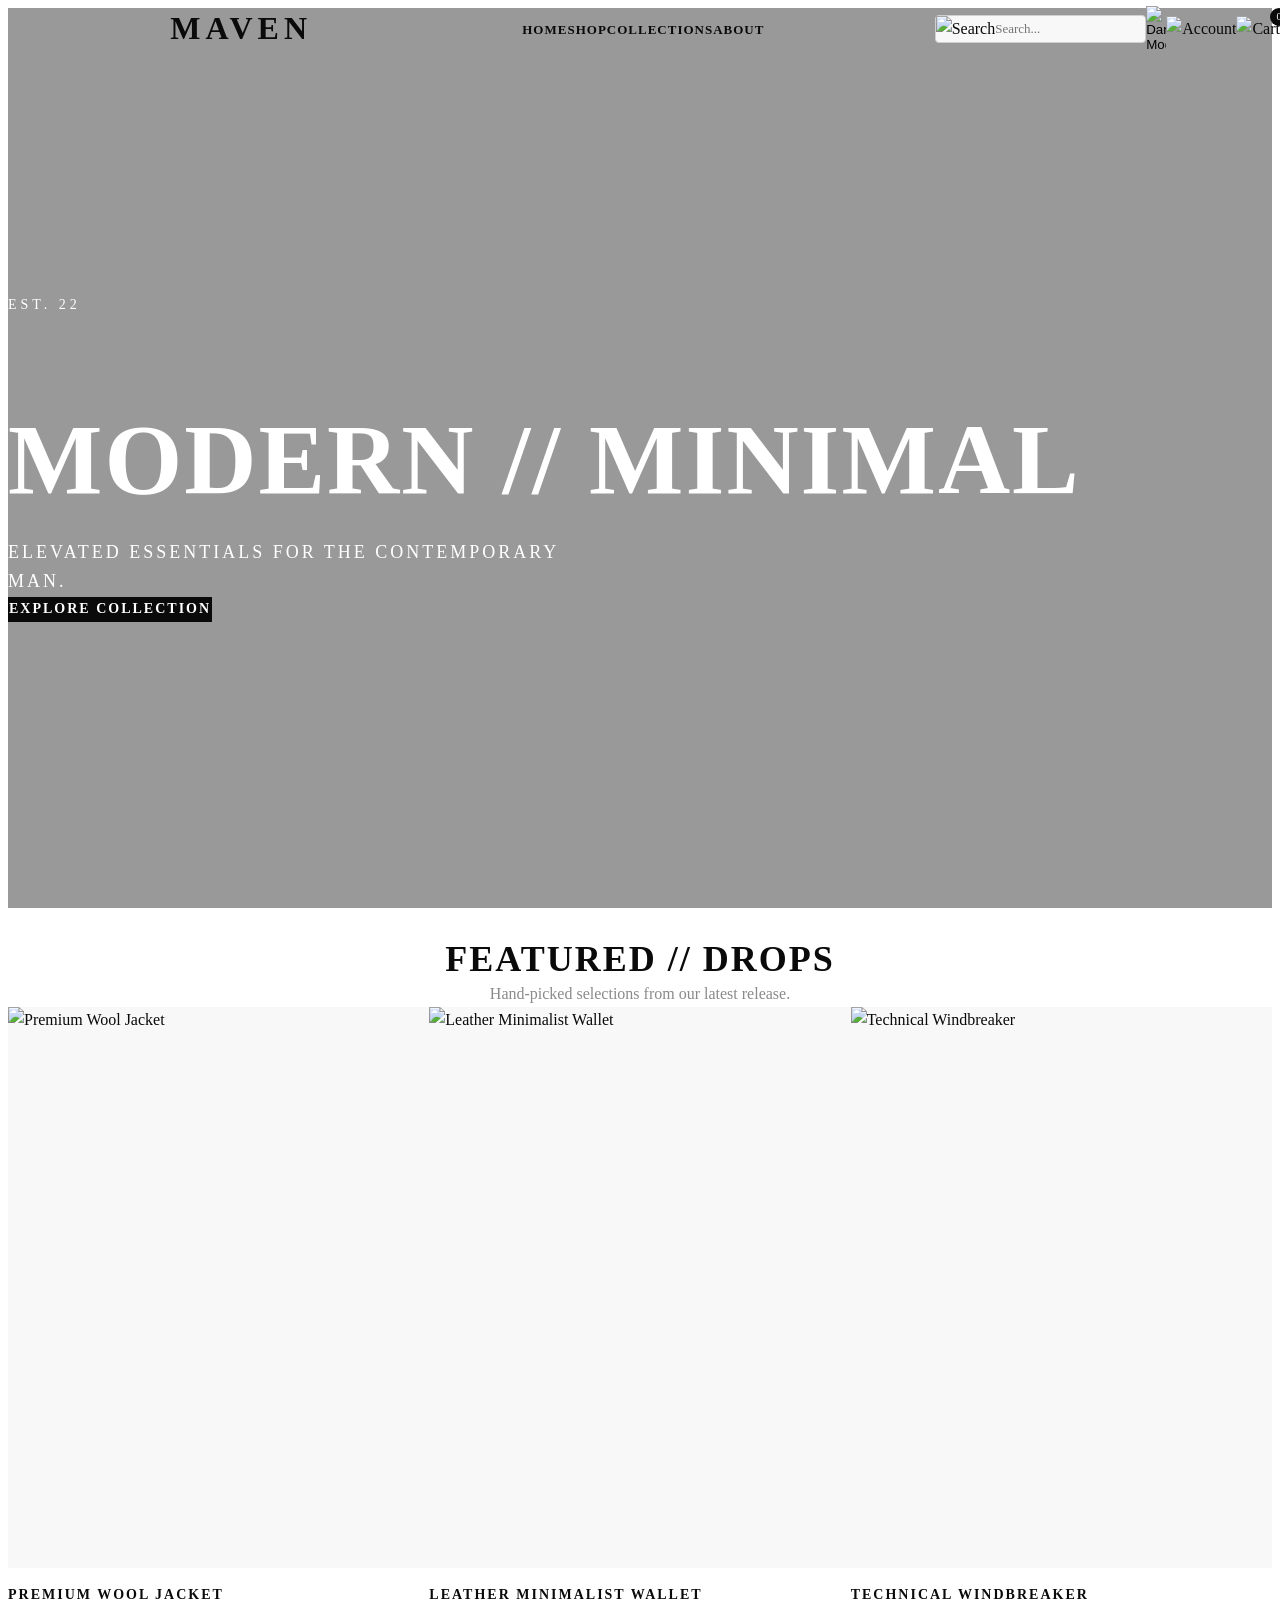
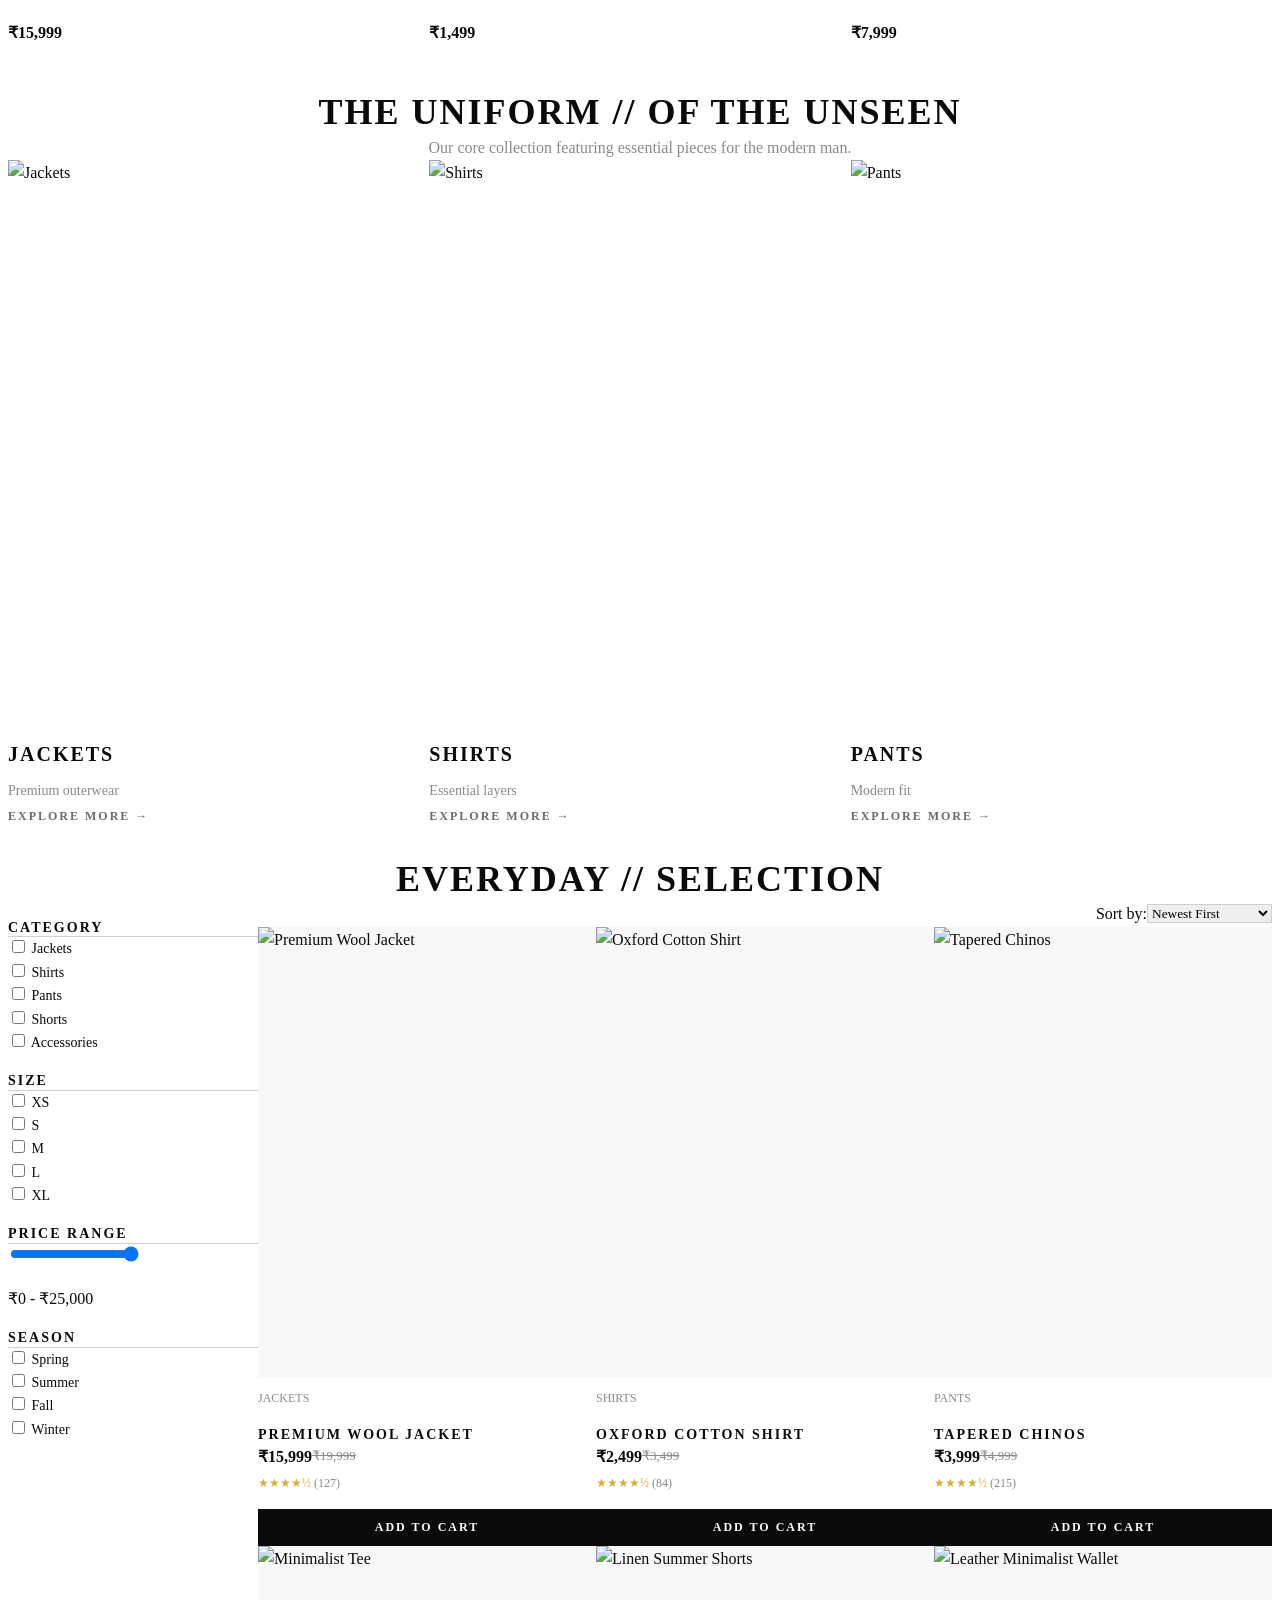
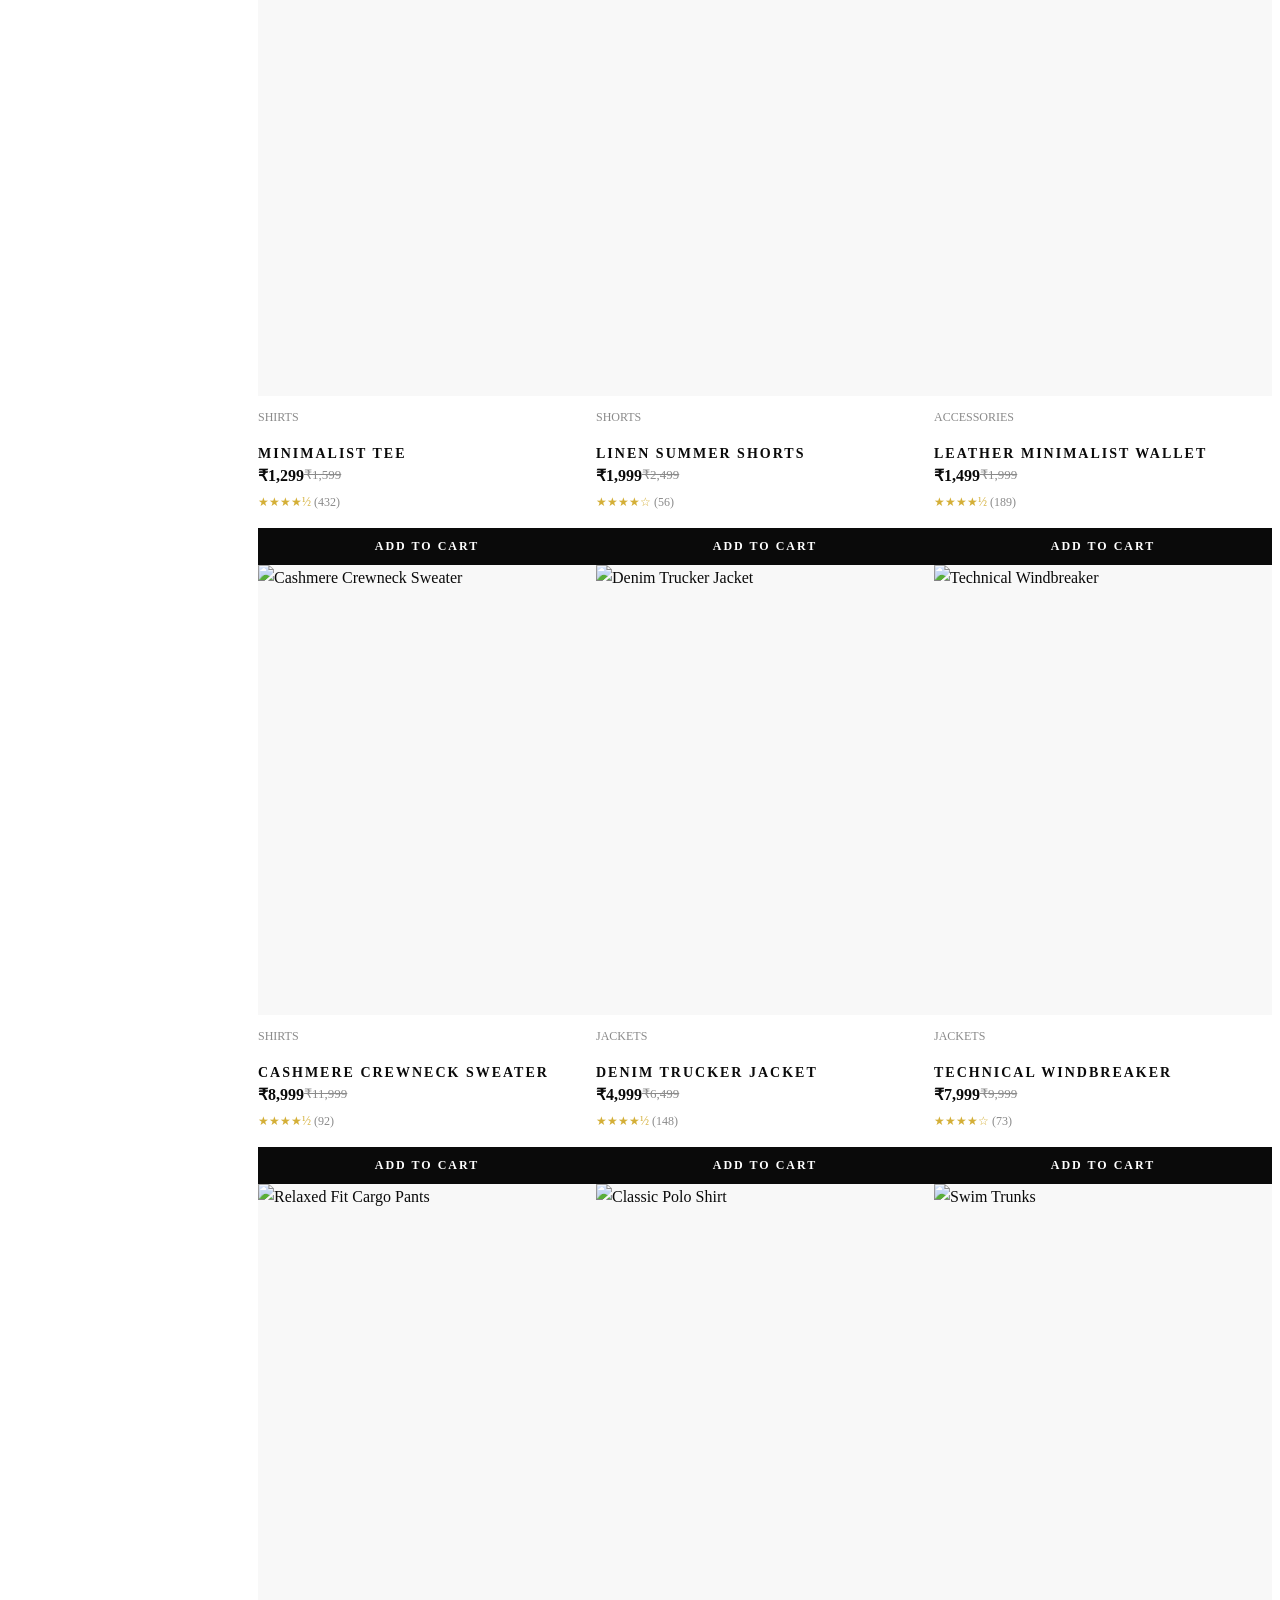
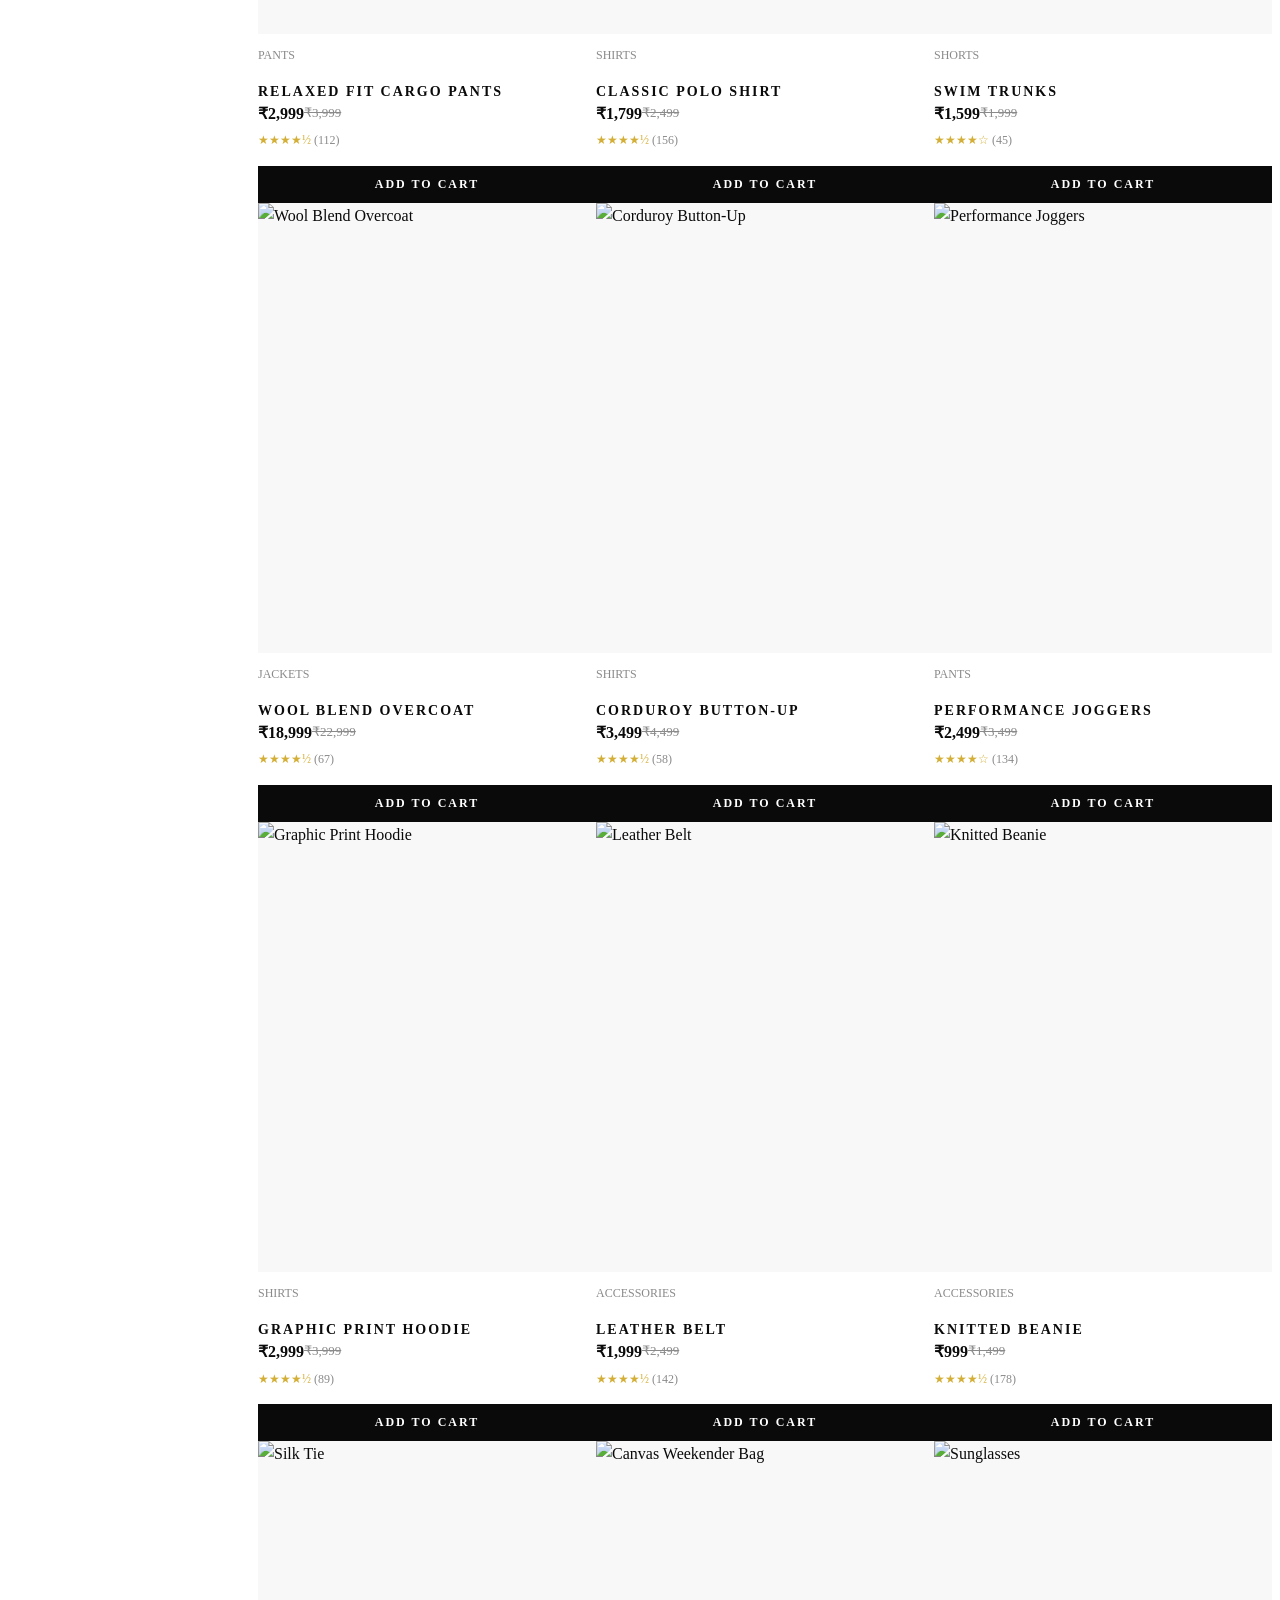
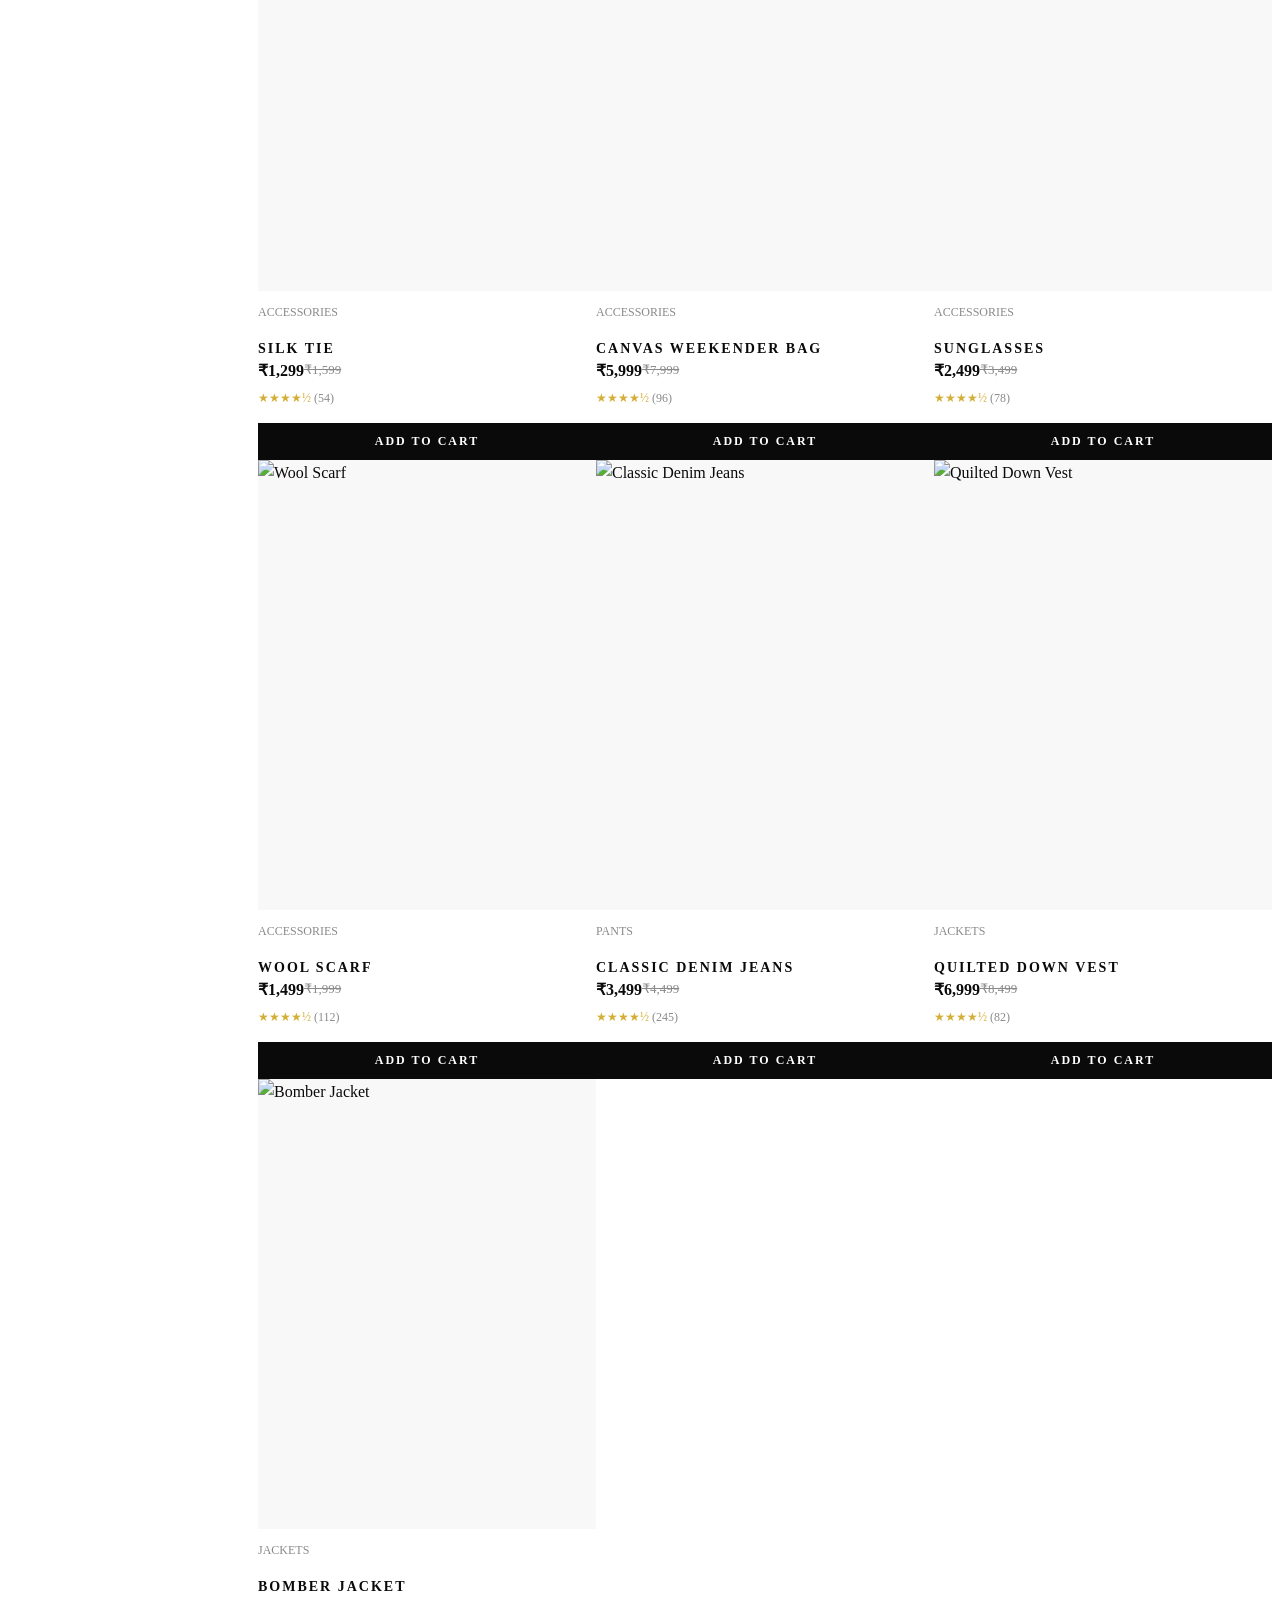
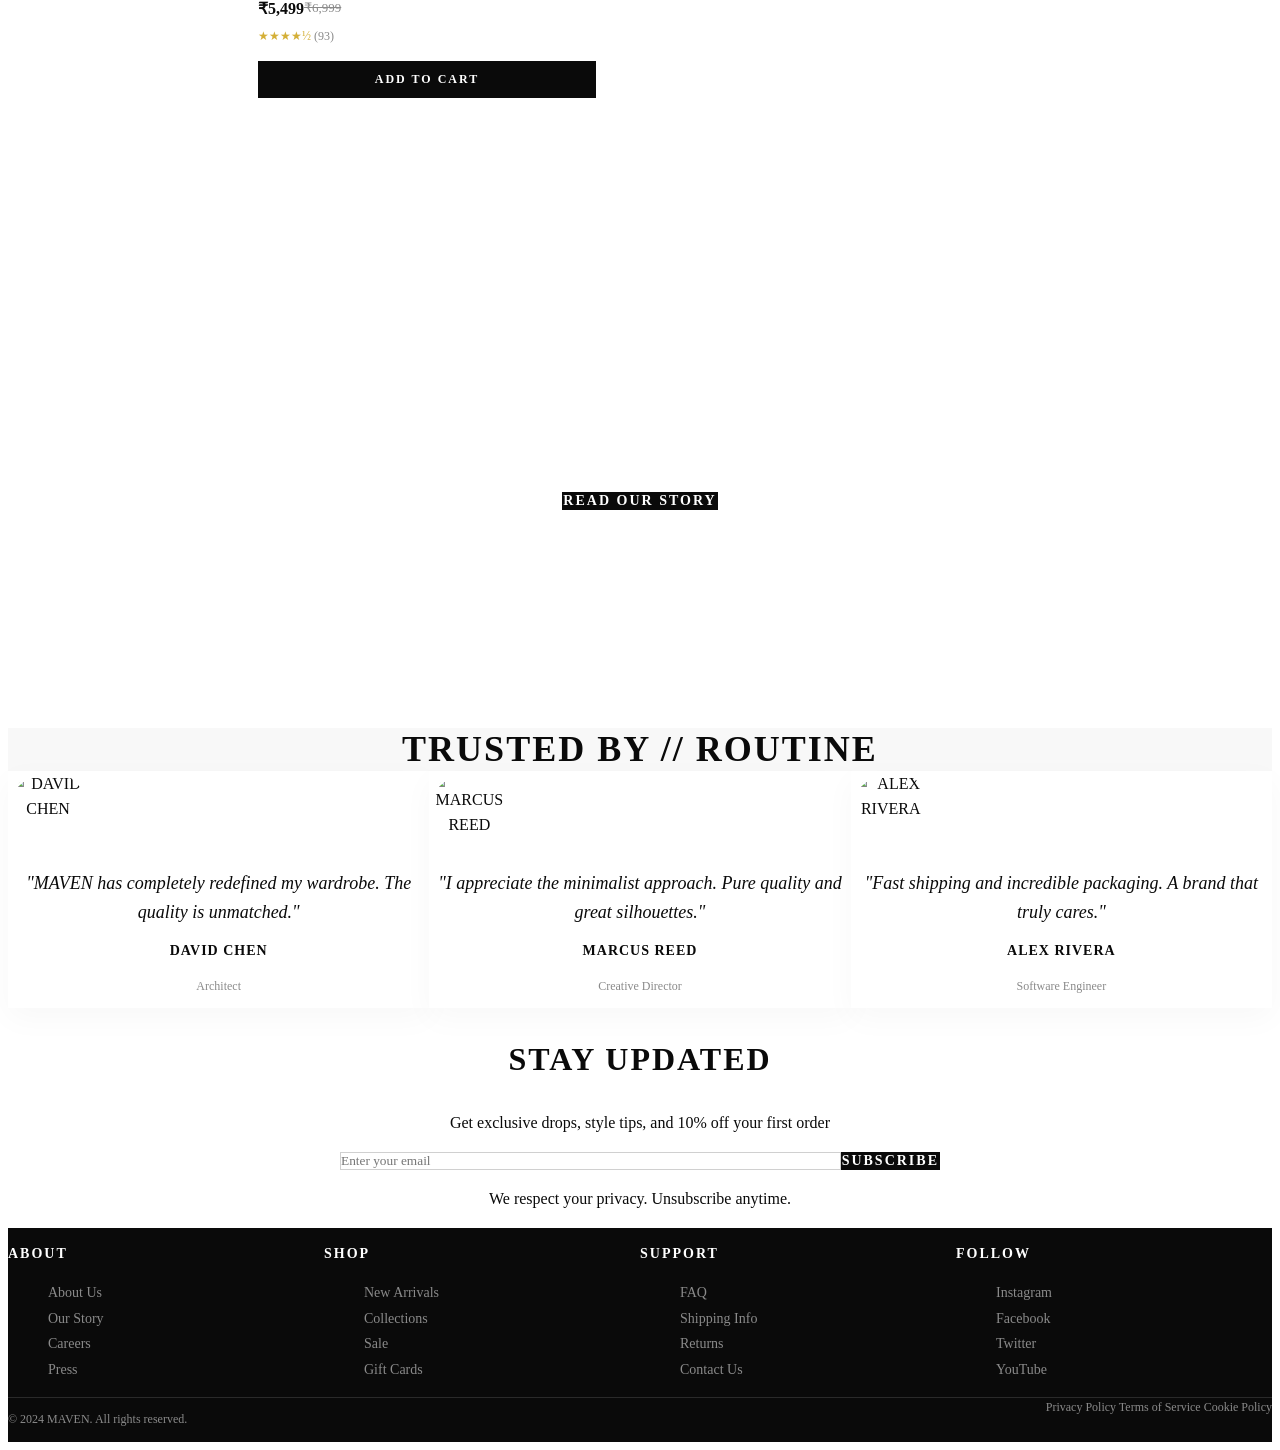
==== index.html @ 36b74b16 "Complete modernization and optimization of MAVEN-ecommerce - Implemented full shopping funnel: Home," ====
<!DOCTYPE html>
<html lang="en">
<head>
    <meta charset="UTF-8">
    <meta name="viewport" content="width=device-width, initial-scale=1.0">
    <meta name="description" content="MAVEN - Premium modern menswear. Elevated essentials for the contemporary man. Shop our curated collection of jackets, shirts, and accessories.">
    <meta property="og:title" content="MAVEN | Modern Men's Fashion">
    <meta property="og:description" content="Elevated essentials for the contemporary man. Modern design, premium quality.">
    <meta property="og:type" content="website">
    <title>MAVEN | Modern Men's Fashion</title>
    <link rel="stylesheet" href="style.css">
</head>
<body>
    <header class="header">
        <div class="container nav-container">
            <div class="mobile-menu-btn" id="mobileMenuBtn">
                <span></span>
                <span></span>
                <span></span>
            </div>
            <div class="logo">
                <a href="index.html">MAVEN</a>
            </div>
            <nav class="main-nav" id="mainNav">
                <ul>
                    <li><a href="index.html">HOME</a></li>
                    <li><a href="#shop">SHOP</a></li>
                    <li><a href="#categories">COLLECTIONS</a></li>
                    <li><a href="#philosophy">ABOUT</a></li>
                </ul>
            </nav>
            <div class="header-icons">
                <div class="search-container">
                    <img src="https://img.icons8.com/material-outlined/20/000000/search--v1.png" alt="Search">
                    <input type="text" id="searchInput" placeholder="Search...">
                </div>
                <button class="theme-toggle" id="themeToggle" aria-label="Toggle Dark Mode">
                    <img src="https://img.icons8.com/material-outlined/24/000000/moon-symbol.png" alt="Dark Mode">
                </button>
                <a href="account.html" class="icon account-icon" aria-label="Account">
                    <img src="https://img.icons8.com/material-outlined/24/000000/user-male-circle.png" alt="Account">
                </a>
                <a href="cart.html" class="icon cart-icon" aria-label="Cart">
                    <img src="https://img.icons8.com/material-outlined/24/000000/shopping-cart.png" alt="Cart">
                    <span class="cart-count">0</span>
                </a>
            </div>
        </div>
    </header>

    <main>
        <section class="hero">
            <div class="hero-image" style="background-image: url('https://images.unsplash.com/photo-1490367532201-b9bc1dc483f6?q=80&w=2070&auto=format&fit=crop')">
            </div>
            <div class="hero-overlay"></div>
            <div class="hero-content">
                <div class="container">
                    <span class="est fade-in">EST. 22</span>
                    <h1 class="fade-in">MODERN // MINIMAL</h1>
                    <p class="subheadline fade-in">ELEVATED ESSENTIALS FOR THE CONTEMPORARY MAN.</p>
                    <a href="#shop" class="btn btn-primary fade-in">EXPLORE COLLECTION</a>
                </div>
            </div>
        </section>

        <section class="featured-collection" id="featured">
            <div class="container">
                <div class="section-title">
                    <h2>FEATURED // DROPS</h2>
                    <p>Hand-picked selections from our latest release.</p>
                </div>
                <div class="featured-grid">
                    <!-- Featured items will be injected by JS or hardcoded for now -->
                </div>
            </div>
        </section>

        <section class="categories" id="categories">
            <div class="container">
                <div class="section-title">
                    <h2>THE UNIFORM // OF THE UNSEEN</h2>
                    <p>Our core collection featuring essential pieces for the modern man.</p>
                </div>
                <div class="categories-grid">
                    <div class="category-card">
                        <div class="category-image">
                            <img src="https://images.unsplash.com/photo-1551028719-00167b16eac5?q=80&w=1935&auto=format&fit=crop" alt="Jackets">
                        </div>
                        <div class="category-info">
                            <h3>JACKETS</h3>
                            <p>Premium outerwear</p>
                            <a href="#" class="explore-link">EXPLORE MORE →</a>
                        </div>
                    </div>
                    <div class="category-card">
                        <div class="category-image">
                            <img src="https://images.unsplash.com/photo-1621072156002-e2fcced0b170?q=80&w=1974&auto=format&fit=crop" alt="Shirts">
                        </div>
                        <div class="category-info">
                            <h3>SHIRTS</h3>
                            <p>Essential layers</p>
                            <a href="#" class="explore-link">EXPLORE MORE →</a>
                        </div>
                    </div>
                    <div class="category-card">
                        <div class="category-image">
                            <img src="https://images.unsplash.com/photo-1473966968600-fa804b86d30b?q=80&w=1974&auto=format&fit=crop" alt="Pants">
                        </div>
                        <div class="category-info">
                            <h3>PANTS</h3>
                            <p>Modern fit</p>
                            <a href="#" class="explore-link">EXPLORE MORE →</a>
                        </div>
                    </div>
                </div>
            </div>
        </section>

        <section class="shop-section" id="shop">
            <div class="container">
                <div class="section-title">
                    <h2>EVERYDAY // SELECTION</h2>
                </div>
                <div class="showcase-container">
                    <aside class="filters-sidebar">
                        <div class="filter-group">
                            <h4>CATEGORY</h4>
                            <div class="filter-options" id="categoryFilters">
                                <label><input type="checkbox" value="Jackets"> Jackets</label>
                                <label><input type="checkbox" value="Shirts"> Shirts</label>
                                <label><input type="checkbox" value="Pants"> Pants</label>
                                <label><input type="checkbox" value="Shorts"> Shorts</label>
                                <label><input type="checkbox" value="Accessories"> Accessories</label>
                            </div>
                        </div>

                        <div class="filter-group">
                            <h4>SIZE</h4>
                            <div class="filter-options" id="sizeFilters">
                                <label><input type="checkbox" value="XS"> XS</label>
                                <label><input type="checkbox" value="S"> S</label>
                                <label><input type="checkbox" value="M"> M</label>
                                <label><input type="checkbox" value="L"> L</label>
                                <label><input type="checkbox" value="XL"> XL</label>
                            </div>
                        </div>

                        <div class="filter-group">
                            <h4>PRICE RANGE</h4>
                            <input type="range" id="priceRange" min="0" max="25000" step="500" value="25000">
                            <p id="priceLabel">₹0 - ₹25,000</p>
                        </div>

                        <div class="filter-group">
                            <h4>SEASON</h4>
                            <div class="filter-options" id="seasonFilters">
                                <label><input type="checkbox" value="Spring"> Spring</label>
                                <label><input type="checkbox" value="Summer"> Summer</label>
                                <label><input type="checkbox" value="Fall"> Fall</label>
                                <label><input type="checkbox" value="Winter"> Winter</label>
                            </div>
                        </div>
                    </aside>

                    <div class="product-main">
                        <div class="sort-options">
                            <label for="sortSelect">Sort by:</label>
                            <select id="sortSelect">
                                <option value="newest">Newest First</option>
                                <option value="price-low">Price: Low to High</option>
                                <option value="price-high">Price: High to Low</option>
                                <option value="rating">Highest Rated</option>
                            </select>
                        </div>

                        <div class="product-grid" id="mainProductGrid">
                            <!-- Products will be injected by JS -->
                        </div>
                    </div>
                </div>
            </div>
        </section>

        <section class="philosophy-section" id="philosophy">
            <div class="philosophy-overlay"></div>
            <div class="philosophy-content">
                <div class="container">
                    <h2>QUIET // DESIGN</h2>
                    <p>We believe in the power of simplicity. Our designs speak through quality, not noise. Every stitch is intentional, every fabric is chosen for its longevity and feel.</p>
                    <button class="btn btn-primary">READ OUR STORY</button>
                </div>
            </div>
        </section>

        <section class="testimonials">
            <div class="container">
                <div class="section-title">
                    <h2>TRUSTED BY // ROUTINE</h2>
                </div>
                <div class="testimonials-grid" id="testimonialGrid">
                    <!-- Testimonials -->
                </div>
            </div>
        </section>

        <section class="newsletter-section">
            <div class="container">
                <div class="newsletter-container">
                    <h3>STAY UPDATED</h3>
                    <p>Get exclusive drops, style tips, and 10% off your first order</p>
                    <form class="newsletter-form">
                        <input type="email" placeholder="Enter your email" required>
                        <button type="submit" class="btn btn-primary">SUBSCRIBE</button>
                    </form>
                    <p class="privacy-text">We respect your privacy. Unsubscribe anytime.</p>
                </div>
            </div>
        </section>
    </main>

    <div id="quickViewModal" class="modal">
        <div class="modal-content">
            <span class="close-modal">&times;</span>
            <div id="quickViewBody"></div>
        </div>
    </div>

    <footer class="footer">
        <div class="container">
            <div class="footer-container">
                <div class="footer-column">
                    <h4>ABOUT</h4>
                    <ul>
                        <li><a href="#">About Us</a></li>
                        <li><a href="#">Our Story</a></li>
                        <li><a href="#">Careers</a></li>
                        <li><a href="#">Press</a></li>
                    </ul>
                </div>

                <div class="footer-column">
                    <h4>SHOP</h4>
                    <ul>
                        <li><a href="#shop">New Arrivals</a></li>
                        <li><a href="#categories">Collections</a></li>
                        <li><a href="#shop">Sale</a></li>
                        <li><a href="#">Gift Cards</a></li>
                    </ul>
                </div>

                <div class="footer-column">
                    <h4>SUPPORT</h4>
                    <ul>
                        <li><a href="#">FAQ</a></li>
                        <li><a href="#">Shipping Info</a></li>
                        <li><a href="#">Returns</a></li>
                        <li><a href="#">Contact Us</a></li>
                    </ul>
                </div>

                <div class="footer-column">
                    <h4>FOLLOW</h4>
                    <ul>
                        <li><a href="#">Instagram</a></li>
                        <li><a href="#">Facebook</a></li>
                        <li><a href="#">Twitter</a></li>
                        <li><a href="#">YouTube</a></li>
                    </ul>
                </div>
            </div>

            <div class="footer-bottom">
                <p>&copy; 2024 MAVEN. All rights reserved.</p>
                <div class="footer-links">
                    <a href="#">Privacy Policy</a>
                    <a href="#">Terms of Service</a>
                    <a href="#">Cookie Policy</a>
                </div>
            </div>
        </div>
    </footer>

    <script src="script.js"></script>
</body>
</html>
---- style.css ----
@import url('https://fonts.googleapis.com/css2?family=Montserrat:wght@300;400;500;600;700;800&family=Playfair+Display:ital,wght@0,400;0,700;1,400&family=Inter:wght@300;400;500;600;700&display=swap');

:root {
    /* Color Palette */
    --primary-black: #0a0a0a;
    --secondary-black: #1a1a1a;
    --dark-gray: #2a2a2a;
    --medium-gray: #4a4a4a;
    --light-gray: #8a8a8a;
    --border-gray: #d0d0d0;
    --bg-light: #f8f8f8;
    --white: #ffffff;
    --accent-gold: #d4af37;
    --accent-red: #d32f2f;
    --success-green: #388e3c;
}

[data-theme="dark"] {
    --primary-black: #f8f8f8;
    --secondary-black: #ffffff;
    --dark-gray: #d0d0d0;
    --medium-gray: #8a8a8a;
    --light-gray: #4a4a4a;
    --border-gray: #2a2a2a;
    --bg-light: #1a1a1a;
    --white: #0a0a0a;
}

    /* Typography */
    --font-heading: 'Montserrat', 'Inter', sans-serif;
    --font-body: 'Inter', 'Segoe UI', Roboto, 'Helvetica Neue', sans-serif;
    --font-accent: 'Playfair+Display', serif;

    /* Spacing System (8px base) */
    --space-xs: 4px;
    --space-s: 8px;
    --space-m: 16px;
    --space-l: 24px;
    --space-xl: 32px;
    --space-xxl: 48px;

    /* Transitions */
    --transition-fast: 0.2s cubic-bezier(0.4, 0, 0.2, 1);
    --transition-base: 0.3s cubic-bezier(0.4, 0, 0.2, 1);

    /* Container */
    --container-width: 1400px;
}

/* Base Styles */
* {
    margin: 0;
    padding: 0;
    box-sizing: border-box;
}

html {
    scroll-behavior: smooth;
}

body {
    font-family: var(--font-body);
    font-size: 16px;
    line-height: 1.6;
    color: var(--primary-black);
    background-color: var(--white);
    overflow-x: hidden;
}

a {
    text-decoration: none;
    color: inherit;
    transition: var(--transition-base);
}

ul {
    list-style: none;
}

img {
    max-width: 100%;
    display: block;
}

h1, h2, h3, h4, h5, h6 {
    font-family: var(--font-heading);
    font-weight: 700;
    letter-spacing: 2px;
    text-transform: uppercase;
    line-height: 1.2;
}

h1 { font-size: 72px; }
h2 { font-size: 48px; }
h3 { font-size: 32px; }
h4 { font-size: 20px; }

.container {
    max-width: var(--container-width);
    margin: 0 auto;
    padding: 0 var(--space-xxl);
}

/* Components */
.btn {
    display: inline-flex;
    align-items: center;
    justify-content: center;
    padding: var(--space-m) var(--space-xxl);
    font-family: var(--font-heading);
    font-size: 14px;
    font-weight: 600;
    letter-spacing: 2px;
    text-transform: uppercase;
    cursor: pointer;
    border: 1px solid var(--primary-black);
    background: transparent;
    transition: var(--transition-base);
    position: relative;
    overflow: hidden;
    z-index: 1;
}

.btn-primary {
    background: var(--primary-black);
    color: var(--white);
}

.btn-primary::before {
    content: '';
    position: absolute;
    top: 0;
    left: -100%;
    width: 100%;
    height: 100%;
    background: var(--medium-gray);
    transition: var(--transition-base);
    z-index: -1;
}

.btn-primary:hover::before {
    left: 0;
}

.btn-outline {
    background: transparent;
    color: var(--primary-black);
}

.btn-outline:hover {
    background: var(--primary-black);
    color: var(--white);
}

.section-title {
    text-align: center;
    margin-bottom: var(--space-xxl);
}

.section-title h2 {
    font-size: 36px;
    margin-bottom: var(--space-m);
}

.section-title p {
    color: var(--light-gray);
    max-width: 600px;
    margin: 0 auto;
}

/* Header */
.header {
    position: fixed;
    top: 0;
    left: 0;
    width: 100%;
    z-index: 1000;
    background: transparent;
    padding: var(--space-l) 0;
    transition: var(--transition-base);
}

.header.scrolled {
    background: var(--white);
    padding: var(--space-m) 0;
    box-shadow: 0 2px 20px rgba(0,0,0,0.05);
}

.nav-container {
    display: flex;
    justify-content: space-between;
    align-items: center;
}

.logo a {
    font-size: 32px;
    font-weight: 800;
    letter-spacing: 5px;
}

.main-nav ul {
    display: flex;
    gap: var(--space-xl);
}

.main-nav ul li a {
    font-size: 13px;
    font-weight: 600;
    letter-spacing: 1px;
    color: inherit;
}

.header-icons {
    display: flex;
    align-items: center;
    gap: var(--space-l);
}

.search-container {
    display: flex;
    align-items: center;
    background: var(--bg-light);
    padding: var(--space-xs) var(--space-s);
    border-radius: 4px;
    border: 1px solid var(--border-gray);
}

.search-container input {
    border: none;
    background: transparent;
    padding: var(--space-xs);
    font-size: 13px;
    width: 150px;
    outline: none;
    font-family: var(--font-body);
    color: inherit;
}

.icon {
    position: relative;
    display: flex;
    align-items: center;
}

.cart-count {
    position: absolute;
    top: -8px;
    right: -8px;
    background: var(--primary-black);
    color: var(--white);
    font-size: 10px;
    width: 18px;
    height: 18px;
    border-radius: 50%;
    display: flex;
    align-items: center;
    justify-content: center;
}

/* Hero Section */
.hero {
    height: 100vh;
    position: relative;
    display: flex;
    align-items: center;
    overflow: hidden;
}

.hero-image {
    position: absolute;
    top: 0;
    left: 0;
    width: 100%;
    height: 100%;
    background-size: cover;
    background-position: center;
    transform: scale(1.05);
    transition: transform 10s ease;
}

.hero:hover .hero-image {
    transform: scale(1);
}

.hero-overlay {
    position: absolute;
    top: 0;
    left: 0;
    width: 100%;
    height: 100%;
    background: rgba(0, 0, 0, 0.4);
}

.hero-content {
    position: relative;
    z-index: 10;
    color: var(--white);
    width: 100%;
}

.hero-content .est {
    display: block;
    font-size: 14px;
    margin-bottom: var(--space-l);
    letter-spacing: 4px;
}

.hero-content h1 {
    font-size: 100px;
    margin-bottom: var(--space-m);
}

.hero-content .subheadline {
    font-size: 18px;
    letter-spacing: 3px;
    margin-bottom: var(--space-xxl);
    font-weight: 300;
    max-width: 600px;
}

/* Featured Collection */
.featured-grid {
    display: grid;
    grid-template-columns: repeat(3, 1fr);
    gap: var(--space-xl);
    margin-top: var(--space-xxl);
}

/* Categories Section */
.categories-grid {
    display: grid;
    grid-template-columns: repeat(3, 1fr);
    gap: var(--space-xl);
}

.category-card {
    position: relative;
    overflow: hidden;
    cursor: pointer;
}

.category-image {
    aspect-ratio: 3/4;
    overflow: hidden;
    margin-bottom: var(--space-m);
}

.category-image img {
    width: 100%;
    height: 100%;
    object-fit: cover;
    transition: var(--transition-base);
}

.quick-view-overlay {
    position: absolute;
    bottom: 0;
    left: 0;
    width: 100%;
    background: rgba(10,10,10,0.8);
    color: var(--white);
    padding: var(--space-s);
    text-align: center;
    font-size: 11px;
    font-weight: 700;
    letter-spacing: 1px;
    transform: translateY(100%);
    transition: var(--transition-base);
    cursor: pointer;
}

.product-card:hover .quick-view-overlay {
    transform: translateY(0);
}

.category-card:hover .category-image img {
    transform: scale(1.05);
}

.category-info h3 {
    font-size: 20px;
    margin-bottom: var(--space-xs);
}

.category-info p {
    color: var(--light-gray);
    font-size: 14px;
    margin-bottom: var(--space-m);
}

.explore-link {
    font-size: 12px;
    font-weight: 700;
    letter-spacing: 2px;
    opacity: 0.6;
}

.category-card:hover .explore-link {
    opacity: 1;
    color: var(--accent-gold);
}

/* Shop Section Layout */
.showcase-container {
    display: flex;
    gap: var(--space-xxl);
    margin-top: var(--space-xxl);
}

.filters-sidebar {
    flex: 0 0 250px;
}

.filter-group {
    margin-bottom: var(--space-xl);
}

.filter-group h4 {
    font-size: 14px;
    margin-bottom: var(--space-m);
    border-bottom: 1px solid var(--border-gray);
    padding-bottom: var(--space-s);
}

.filter-options label {
    display: block;
    margin-bottom: var(--space-s);
    font-size: 14px;
    cursor: pointer;
}

.product-main {
    flex: 1;
}

.sort-options {
    display: flex;
    justify-content: flex-end;
    align-items: center;
    margin-bottom: var(--space-l);
    gap: var(--space-m);
}

.sort-options select {
    padding: var(--space-s) var(--space-m);
    border: 1px solid var(--border-gray);
    font-family: var(--font-body);
}

.product-grid {
    display: grid;
    grid-template-columns: repeat(3, 1fr);
    gap: var(--space-xl);
}

/* Philosophy Section */
.philosophy-section {
    position: relative;
    height: 600px;
    background: linear-gradient(rgba(0,0,0,0.5), rgba(0,0,0,0.5)),
                url('https://images.unsplash.com/photo-1441984904996-e0b6ba687e04?q=80&w=2070&auto=format&fit=crop');
    background-size: cover;
    background-position: center;
    background-attachment: fixed;
    display: flex;
    align-items: center;
    justify-content: center;
    text-align: center;
    color: var(--white);
    margin: var(--space-xxl) 0;
}

.philosophy-content h2 {
    font-size: 72px;
    margin-bottom: var(--space-l);
    letter-spacing: 10px;
}

.philosophy-content p {
    font-size: 18px;
    max-width: 800px;
    margin: 0 auto var(--space-xl);
    font-weight: 300;
}

/* Testimonials */
.testimonials {
    padding: var(--space-xxl) 0;
    background: var(--bg-light);
}

.testimonials-grid {
    display: grid;
    grid-template-columns: repeat(3, 1fr);
    gap: var(--space-xl);
}

.testimonial-card {
    background: var(--white);
    padding: var(--space-xxl);
    text-align: center;
    box-shadow: 0 10px 30px rgba(0,0,0,0.03);
}

.testimonial-image {
    width: 80px;
    height: 80px;
    border-radius: 50%;
    overflow: hidden;
    margin: 0 auto var(--space-l);
}

.testimonial-image img {
    width: 100%;
    height: 100%;
    object-fit: cover;
}

.testimonial-text {
    font-family: var(--font-accent);
    font-style: italic;
    font-size: 18px;
    margin-bottom: var(--space-l);
}

.testimonial-author {
    font-weight: 700;
    font-size: 14px;
    letter-spacing: 1px;
}

.testimonial-role {
    font-size: 12px;
    color: var(--light-gray);
}

/* Newsletter */
.newsletter-section {
    padding: var(--space-xxl) 0;
    text-align: center;
}

.newsletter-container {
    max-width: 600px;
    margin: 0 auto;
}

.newsletter-form {
    display: flex;
    gap: var(--space-s);
    margin: var(--space-l) 0;
}

.newsletter-form input {
    flex: 1;
    padding: var(--space-m) var(--space-l);
    border: 1px solid var(--border-gray);
    font-family: var(--font-body);
}

/* Footer */
.footer {
    background: var(--primary-black);
    color: var(--white);
    padding: var(--space-xxl) 0 var(--space-l);
}

.footer-container {
    display: grid;
    grid-template-columns: repeat(4, 1fr);
    gap: var(--space-xxl);
    margin-bottom: var(--space-xxl);
}

.footer-column h4 {
    margin-bottom: var(--space-l);
    font-size: 14px;
}

.footer-column ul li {
    margin-bottom: var(--space-s);
}

.footer-column ul li a {
    color: var(--light-gray);
    font-size: 14px;
}

.footer-column ul li a:hover {
    color: var(--white);
}

.footer-bottom {
    border-top: 1px solid var(--dark-gray);
    padding-top: var(--space-l);
    display: flex;
    justify-content: space-between;
    font-size: 12px;
    color: var(--light-gray);
}

.footer-links a {
    margin-left: var(--space-l);
}

/* Breadcrumb */
.breadcrumb {
    padding: 120px 0 var(--space-m);
    background: var(--white);
}

.breadcrumb p {
    font-size: 12px;
    color: var(--light-gray);
    text-transform: uppercase;
    letter-spacing: 1px;
}

/* Product Detail */
.product-detail {
    padding: var(--space-xl) 0 var(--space-xxl);
}

.product-detail-grid {
    display: grid;
    grid-template-columns: 1.2fr 0.8fr;
    gap: var(--space-xxl);
}

.main-image-container {
    position: relative;
    aspect-ratio: 4/5;
    background: var(--bg-light);
    overflow: hidden;
    margin-bottom: var(--space-m);
}

.main-image-container img {
    width: 100%;
    height: 100%;
    object-fit: cover;
}

.zoom-icon {
    position: absolute;
    bottom: var(--space-m);
    right: var(--space-m);
    background: var(--white);
    padding: var(--space-s) var(--space-m);
    font-size: 10px;
    font-weight: 700;
    cursor: pointer;
    letter-spacing: 1px;
}

.thumbnail-strip {
    display: flex;
    gap: var(--space-m);
}

.thumbnail {
    width: 80px;
    aspect-ratio: 1;
    object-fit: cover;
    cursor: pointer;
    opacity: 0.6;
    transition: var(--transition-base);
}

.thumbnail.active, .thumbnail:hover {
    opacity: 1;
    border: 1px solid var(--primary-black);
}

.product-brand {
    font-size: 12px;
    color: var(--light-gray);
    letter-spacing: 2px;
    margin-bottom: var(--space-s);
}

.product-title {
    font-size: 32px;
    margin-bottom: var(--space-m);
}

.price-section {
    display: flex;
    align-items: center;
    gap: var(--space-m);
    margin-bottom: var(--space-m);
}

.current-price {
    font-size: 24px;
    font-weight: 700;
}

.discount-badge {
    background: var(--accent-red);
    color: var(--white);
    padding: var(--space-xs) var(--space-s);
    font-size: 12px;
    font-weight: 700;
}

.rating-section {
    display: flex;
    align-items: center;
    gap: var(--space-s);
    margin-bottom: var(--space-m);
}

.stars {
    color: var(--accent-gold);
}

.review-count {
    font-size: 13px;
    color: var(--light-gray);
}

.stock-status {
    font-size: 13px;
    font-weight: 700;
    margin-bottom: var(--space-m);
}

.in-stock { color: var(--success-green); }
.out-of-stock { color: var(--accent-red); }

.product-description {
    font-size: 15px;
    color: var(--medium-gray);
    margin-bottom: var(--space-l);
}

.features-list {
    margin-bottom: var(--space-xl);
}

.features-list li {
    font-size: 14px;
    margin-bottom: var(--space-xs);
    position: relative;
    padding-left: var(--space-l);
}

.features-list li::before {
    content: '•';
    position: absolute;
    left: 0;
    color: var(--primary-black);
}

/* Purchase Options */
.option-group {
    margin-bottom: var(--space-l);
}

.option-group label {
    display: block;
    font-size: 12px;
    font-weight: 700;
    margin-bottom: var(--space-s);
    letter-spacing: 1px;
}

.size-selector {
    display: flex;
    gap: var(--space-s);
}

.size-btn {
    width: 40px;
    height: 40px;
    border: 1px solid var(--border-gray);
    background: transparent;
    font-size: 12px;
    cursor: pointer;
}

.size-btn.active {
    background: var(--primary-black);
    color: var(--white);
    border-color: var(--primary-black);
}

.color-selector {
    display: flex;
    gap: var(--space-m);
}

.color-btn {
    width: 30px;
    height: 30px;
    border-radius: 50%;
    border: 1px solid var(--border-gray);
    cursor: pointer;
    position: relative;
}

.color-btn.active::after {
    content: '';
    position: absolute;
    top: -4px;
    left: -4px;
    right: -4px;
    bottom: -4px;
    border: 1px solid var(--primary-black);
    border-radius: 50%;
}

.quantity-selector {
    display: flex;
    border: 1px solid var(--border-gray);
    width: fit-content;
}

.qty-btn {
    width: 40px;
    height: 40px;
    border: none;
    background: transparent;
    cursor: pointer;
}

.quantity-selector input {
    width: 40px;
    text-align: center;
    border: none;
    border-left: 1px solid var(--border-gray);
    border-right: 1px solid var(--border-gray);
}

.action-buttons {
    display: flex;
    gap: var(--space-m);
    margin-top: var(--space-xl);
}

.add-to-cart-large { flex: 1; }

.wishlist-btn {
    width: 50px;
    border: 1px solid var(--border-gray);
    background: transparent;
    font-size: 20px;
    cursor: pointer;
}

/* Modals (Quick View) */
.modal {
    display: none;
    position: fixed;
    top: 0;
    left: 0;
    width: 100%;
    height: 100%;
    background: rgba(0,0,0,0.8);
    z-index: 2000;
    justify-content: center;
    align-items: center;
}

.modal-content {
    background: var(--white);
    padding: var(--space-xxl);
    max-width: 900px;
    width: 90%;
    position: relative;
    max-height: 90vh;
    overflow-y: auto;
}

.close-modal {
    position: absolute;
    top: var(--space-m);
    right: var(--space-m);
    font-size: 24px;
    cursor: pointer;
}

/* Lightbox */
.lightbox {
    display: none;
    position: fixed;
    top: 0;
    left: 0;
    width: 100%;
    height: 100%;
    background: rgba(0,0,0,0.9);
    z-index: 2000;
    justify-content: center;
    align-items: center;
}

.lightbox-content {
    max-width: 90%;
    max-height: 90%;
}

.close-lightbox {
    position: absolute;
    top: 20px;
    right: 30px;
    color: var(--white);
    font-size: 40px;
    cursor: pointer;
}

/* Info Tabs */
.additional-info {
    margin-top: var(--space-xxl);
    border-top: 1px solid var(--border-gray);
}

.info-tabs {
    display: flex;
    justify-content: center;
    gap: var(--space-xxl);
    padding: var(--space-xl) 0;
}

.tab-btn {
    border: none;
    background: transparent;
    font-family: var(--font-heading);
    font-size: 14px;
    font-weight: 700;
    letter-spacing: 2px;
    cursor: pointer;
    color: var(--light-gray);
    position: relative;
    padding-bottom: var(--space-xs);
}

.tab-btn.active {
    color: var(--primary-black);
}

.tab-btn.active::after {
    content: '';
    position: absolute;
    bottom: 0;
    left: 0;
    width: 100%;
    height: 2px;
    background: var(--primary-black);
}

.tab-content {
    display: none;
    padding: var(--space-xl) 0;
    max-width: 800px;
    margin: 0 auto;
}

.tab-content.active {
    display: block;
}

.specs-table {
    width: 100%;
    border-collapse: collapse;
}

.specs-table td {
    padding: var(--space-m) 0;
    border-bottom: 1px solid var(--border-gray);
}

.specs-table td:first-child {
    font-weight: 700;
    width: 30%;
}

/* Reviews */
.reviews-section {
    margin-top: var(--space-xxl);
    padding-top: var(--space-xxl);
    border-top: 1px solid var(--border-gray);
}

.review-item {
    padding: var(--space-xl) 0;
    border-bottom: 1px solid var(--bg-light);
}

.review-header {
    display: flex;
    justify-content: space-between;
    margin-bottom: var(--space-s);
}

.review-date {
    font-size: 12px;
    color: var(--light-gray);
}

.review-title {
    font-size: 18px;
    margin-bottom: var(--space-s);
}

.review-text {
    font-size: 14px;
    color: var(--medium-gray);
    margin-bottom: var(--space-m);
}

.review-author {
    font-size: 12px;
    font-weight: 700;
}

/* Related Products */
.related-products {
    margin-top: var(--space-xxl);
    padding-top: var(--space-xxl);
}

/* Cart Page */
.cart-section {
    padding: var(--space-xl) 0 var(--space-xxl);
}

.cart-container {
    display: flex;
    gap: var(--space-xxl);
}

.cart-items {
    flex: 0 0 70%;
}

.order-summary {
    flex: 0 0 calc(30% - var(--space-xxl));
    background: var(--bg-light);
    padding: var(--space-xxl);
    height: fit-content;
}

.cart-item {
    display: flex;
    gap: var(--space-l);
    padding: var(--space-l) 0;
    border-bottom: 1px solid var(--border-gray);
}

.cart-item-image {
    width: 150px;
    aspect-ratio: 3/4;
    overflow: hidden;
}

.cart-item-image img {
    width: 100%;
    height: 100%;
    object-fit: cover;
}

.cart-item-info {
    flex: 1;
}

.cart-item-info h4 {
    margin-bottom: var(--space-xs);
}

.cart-item-price {
    font-weight: 700;
    margin: var(--space-s) 0;
}

.cart-item-actions {
    display: flex;
    align-items: center;
    gap: var(--space-xl);
    margin-top: var(--space-m);
}

.remove-btn {
    border: none;
    background: transparent;
    font-size: 12px;
    font-weight: 700;
    color: var(--light-gray);
    cursor: pointer;
    text-decoration: underline;
}

.remove-btn:hover {
    color: var(--accent-red);
}

.order-summary h3 {
    font-size: 18px;
    margin-bottom: var(--space-l);
    border-bottom: 1px solid var(--border-gray);
    padding-bottom: var(--space-s);
}

.summary-row {
    display: flex;
    justify-content: space-between;
    margin-bottom: var(--space-m);
    font-size: 14px;
}

.summary-row.total {
    margin-top: var(--space-l);
    padding-top: var(--space-l);
    border-top: 2px solid var(--primary-black);
    font-weight: 800;
    font-size: 18px;
}

.continue-shopping {
    display: block;
    text-align: center;
    margin-top: var(--space-m);
    font-size: 12px;
    font-weight: 700;
    text-decoration: underline;
}

.empty-cart {
    text-align: center;
    padding: var(--space-xxl) 0;
}

.empty-cart p {
    margin-bottom: var(--space-l);
    color: var(--light-gray);
}

/* Checkout Page */
.checkout-step-indicator {
    display: flex;
    gap: var(--space-m);
}

.checkout-step-indicator .step {
    width: 30px;
    height: 30px;
    border-radius: 50%;
    border: 1px solid var(--border-gray);
    display: flex;
    align-items: center;
    justify-content: center;
    font-size: 12px;
    color: var(--light-gray);
}

.checkout-step-indicator .step.active {
    background: var(--primary-black);
    color: var(--white);
    border-color: var(--primary-black);
}

.checkout-section {
    padding: var(--space-xl) 0 var(--space-xxl);
}

.checkout-container {
    display: flex;
    gap: var(--space-xxl);
}

.checkout-main {
    flex: 0 0 65%;
}

.checkout-step {
    display: none;
}

.checkout-step.active {
    display: block !important;
}

.checkout-step h3 {
    margin-bottom: var(--space-xl);
    border-bottom: 1px solid var(--border-gray);
    padding-bottom: var(--space-s);
}

.form-grid {
    display: grid;
    grid-template-columns: 1fr 1fr;
    gap: var(--space-l);
}

.form-group.full {
    grid-column: span 2;
}

.form-group label {
    display: block;
    font-size: 12px;
    font-weight: 700;
    margin-bottom: var(--space-xs);
}

.form-group input {
    width: 100%;
    padding: var(--space-m);
    border: 1px solid var(--border-gray);
    font-family: var(--font-body);
}

.shipping-options {
    display: flex;
    flex-direction: column;
    gap: var(--space-m);
}

.shipping-option {
    display: flex;
    align-items: center;
    gap: var(--space-m);
    padding: var(--space-l);
    border: 1px solid var(--border-gray);
    cursor: pointer;
}

.option-details {
    display: flex;
    justify-content: space-between;
    flex: 1;
}

.step-actions {
    display: flex;
    justify-content: space-between;
    margin-top: var(--space-xxl);
}

.order-summary-side {
    flex: 1;
    background: var(--bg-light);
    padding: var(--space-xl);
    height: fit-content;
}

.summary-item {
    display: flex;
    justify-content: space-between;
    font-size: 13px;
    margin-bottom: var(--space-s);
}

/* Account Page */
.account-section {
    padding: var(--space-xl) 0 var(--space-xxl);
}

.account-container {
    display: flex;
    gap: var(--space-xxl);
}

.account-sidebar {
    flex: 0 0 280px;
}

.user-brief {
    text-align: center;
    padding: var(--space-xl);
    background: var(--bg-light);
    margin-bottom: var(--space-m);
}

.avatar {
    width: 60px;
    height: 60px;
    background: var(--primary-black);
    color: var(--white);
    border-radius: 50%;
    display: flex;
    align-items: center;
    justify-content: center;
    margin: 0 auto var(--space-s);
    font-weight: 700;
}

.account-nav {
    display: flex;
    flex-direction: column;
}

.acc-nav-btn {
    padding: var(--space-m);
    text-align: left;
    background: transparent;
    border: none;
    border-bottom: 1px solid var(--border-gray);
    cursor: pointer;
    font-weight: 600;
    font-size: 13px;
    transition: var(--transition-base);
}

.acc-nav-btn.active, .acc-nav-btn:hover {
    background: var(--primary-black);
    color: var(--white);
}

.account-main {
    flex: 1;
}

.account-section-content {
    display: none;
}

.account-section-content.active {
    display: block;
}

.dashboard-stats {
    display: grid;
    grid-template-columns: repeat(3, 1fr);
    gap: var(--space-l);
    margin: var(--space-xl) 0;
}

.stat-card {
    background: var(--bg-light);
    padding: var(--space-xl);
    text-align: center;
}

.stat-card span {
    display: block;
    font-size: 11px;
    color: var(--light-gray);
    margin-bottom: var(--space-xs);
}

.stat-card strong {
    font-size: 24px;
}

/* Product Cards */
.product-card {
    background: var(--white);
    transition: var(--transition-base);
    position: relative;
}

.product-image-container {
    position: relative;
    aspect-ratio: 3/4;
    overflow: hidden;
    background: var(--bg-light);
    margin-bottom: var(--space-m);
}

.product-image-container img {
    width: 100%;
    height: 100%;
    object-fit: cover;
    transition: var(--transition-base);
}

.product-card:hover .product-image-container img {
    transform: scale(1.05);
}

.product-badge {
    position: absolute;
    top: var(--space-m);
    right: var(--space-m);
    background: var(--primary-black);
    color: var(--white);
    padding: var(--space-xs) var(--space-m);
    font-size: 10px;
    font-weight: 700;
    z-index: 2;
}

.product-info {
    text-align: left;
}

.product-name {
    font-size: 14px;
    margin-bottom: var(--space-xs);
    font-weight: 600;
}

.product-category {
    font-size: 12px;
    color: var(--light-gray);
    margin-bottom: var(--space-s);
    text-transform: uppercase;
}

.product-price {
    font-weight: 700;
    font-size: 16px;
    display: flex;
    gap: var(--space-s);
    align-items: center;
}

.original-price {
    text-decoration: line-through;
    color: var(--light-gray);
    font-size: 13px;
    font-weight: 400;
}

/* Responsive Breakpoints */
@media (max-width: 1024px) {
    h1 { font-size: 56px; }
    h2 { font-size: 40px; }
    .hero-content h1 { font-size: 70px; }
    .container { padding: 0 var(--space-xl); }
    .product-grid { grid-template-columns: repeat(2, 1fr); }
    .product-detail-grid { grid-template-columns: 1fr; }
    .checkout-container { flex-direction: column; }
    .account-container { flex-direction: column; }

    .mobile-menu-btn {
        display: flex;
        flex-direction: column;
        gap: 4px;
        cursor: pointer;
    }

    .mobile-menu-btn span {
        display: block;
        width: 20px;
        height: 2px;
        background: var(--primary-black);
        transition: var(--transition-base);
    }

    .mobile-menu-btn.active span:nth-child(1) { transform: translateY(6px) rotate(45deg); }
    .mobile-menu-btn.active span:nth-child(2) { opacity: 0; }
    .mobile-menu-btn.active span:nth-child(3) { transform: translateY(-6px) rotate(-45deg); }

    .main-nav {
        display: none;
        position: absolute;
        top: 100%;
        left: 0;
        width: 100%;
        background: var(--white);
        padding: var(--space-xl);
        box-shadow: 0 10px 30px rgba(0,0,0,0.1);
        z-index: 100;
    }
    .main-nav.active { display: block; }
    .main-nav ul { flex-direction: column; gap: var(--space-m); }
    .search-container { display: none; }
}

.theme-toggle {
    background: transparent;
    border: none;
    cursor: pointer;
    display: flex;
    align-items: center;
    padding: var(--space-xs);
}

.theme-toggle img {
    width: 20px;
    filter: var(--icon-filter);
}

[data-theme="dark"] .theme-toggle img {
    filter: invert(1);
}

[data-theme="dark"] .header-icons img {
    filter: invert(1);
}

[data-theme="dark"] .search-container img {
    filter: invert(1);
}

@media (max-width: 640px) {
    h1 { font-size: 40px; }
    h2 { font-size: 32px; }
    .hero-content h1 { font-size: 48px; }
    .container { padding: 0 var(--space-l); }
    .product-grid { grid-template-columns: 1fr; }
    .featured-grid { grid-template-columns: 1fr; }
    .categories-grid { grid-template-columns: 1fr; }
    .testimonials-grid { grid-template-columns: 1fr; }
    .footer-container { grid-template-columns: 1fr; }
    .form-grid { grid-template-columns: 1fr; }
    .form-group.full { grid-column: span 1; }
    .showcase-container { flex-direction: column; }
    .filters-sidebar { display: none; }
    .cart-container { flex-direction: column; }
    .cart-item { flex-direction: column; }
    .cart-item-image { width: 100%; }
    .main-nav { display: none; }
}

/* Toast Notifications */
.toast {
    position: fixed;
    bottom: var(--space-xl);
    right: var(--space-xl);
    background: var(--primary-black);
    color: var(--white);
    padding: var(--space-m) var(--space-xl);
    font-size: 14px;
    font-weight: 600;
    letter-spacing: 1px;
    z-index: 2000;
    box-shadow: 0 10px 30px rgba(0,0,0,0.2);
}

.toast.fade-out {
    opacity: 0;
    transform: translateY(20px);
    transition: var(--transition-base);
}

/* Animations */
@keyframes fadeIn {
    from { opacity: 0; transform: translateY(20px); }
    to { opacity: 1; transform: translateY(0); }
}

.fade-in {
    animation: fadeIn 0.8s ease forwards;
}
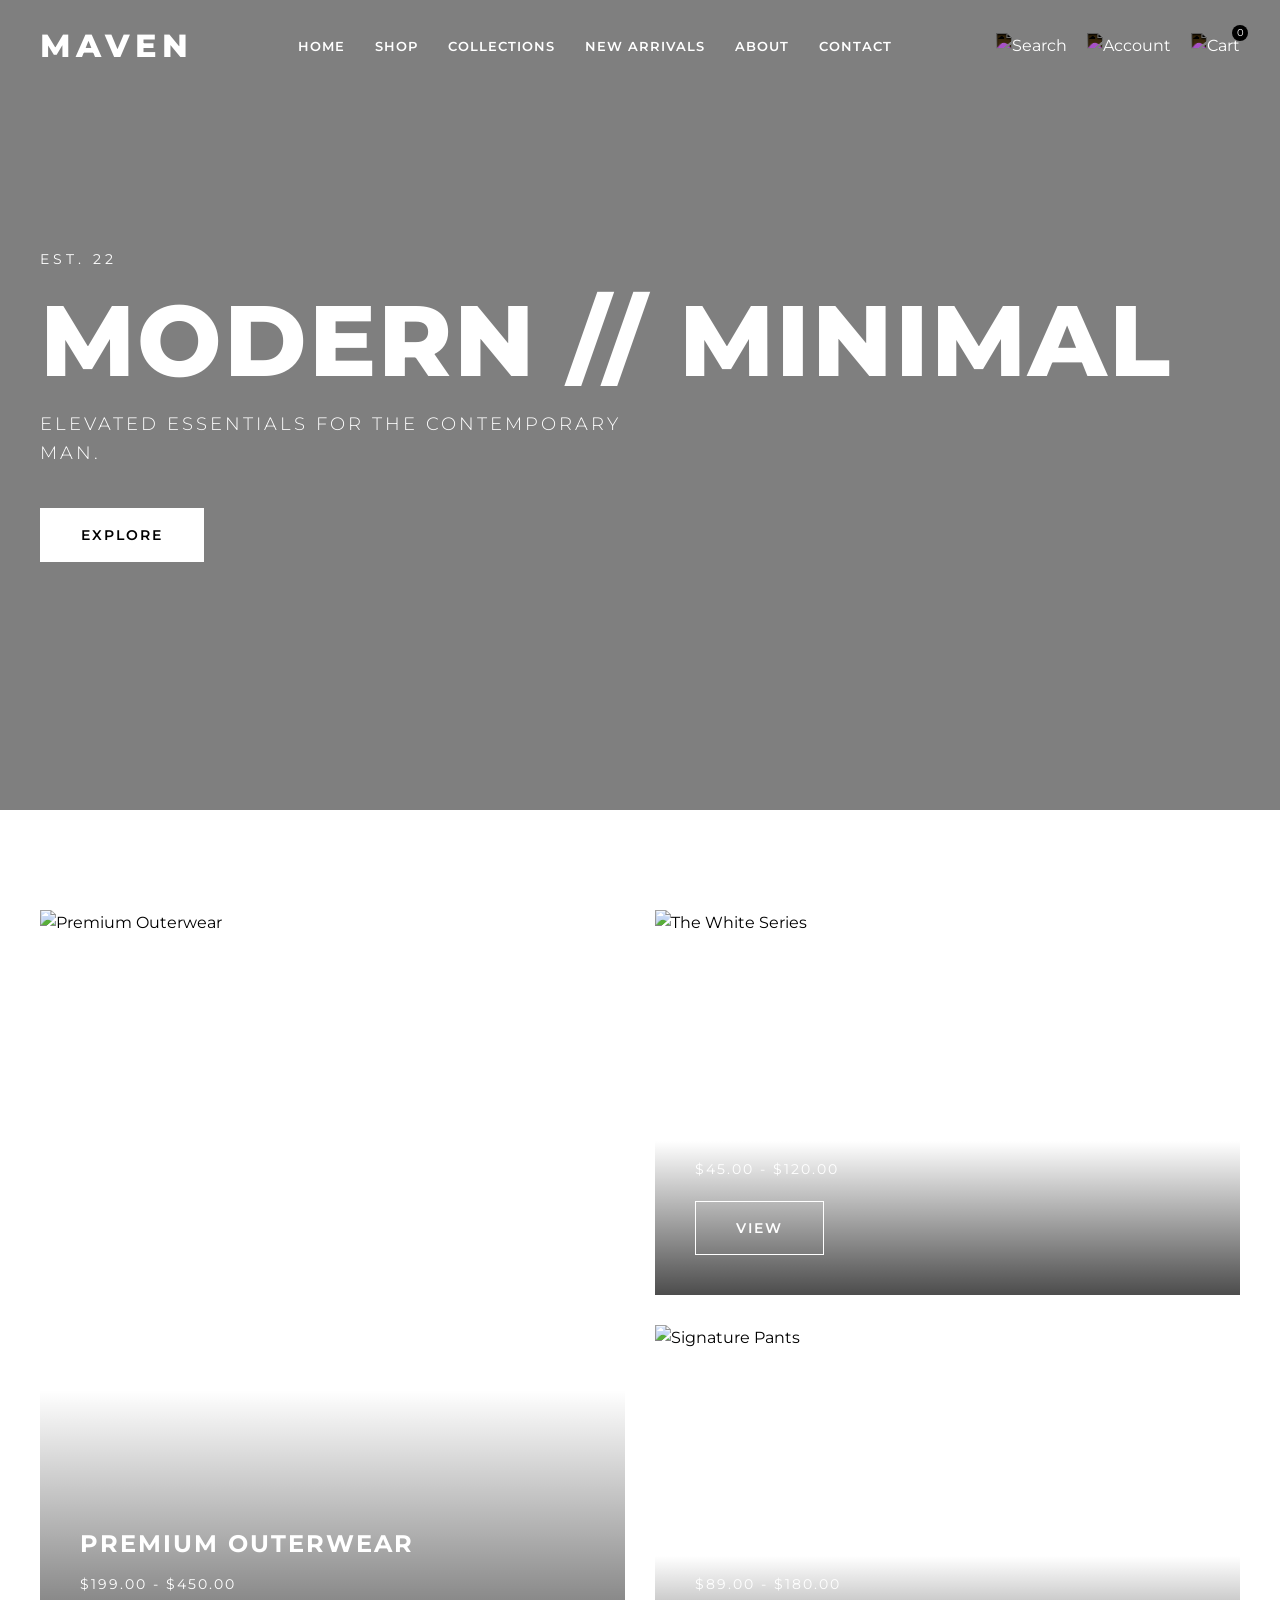
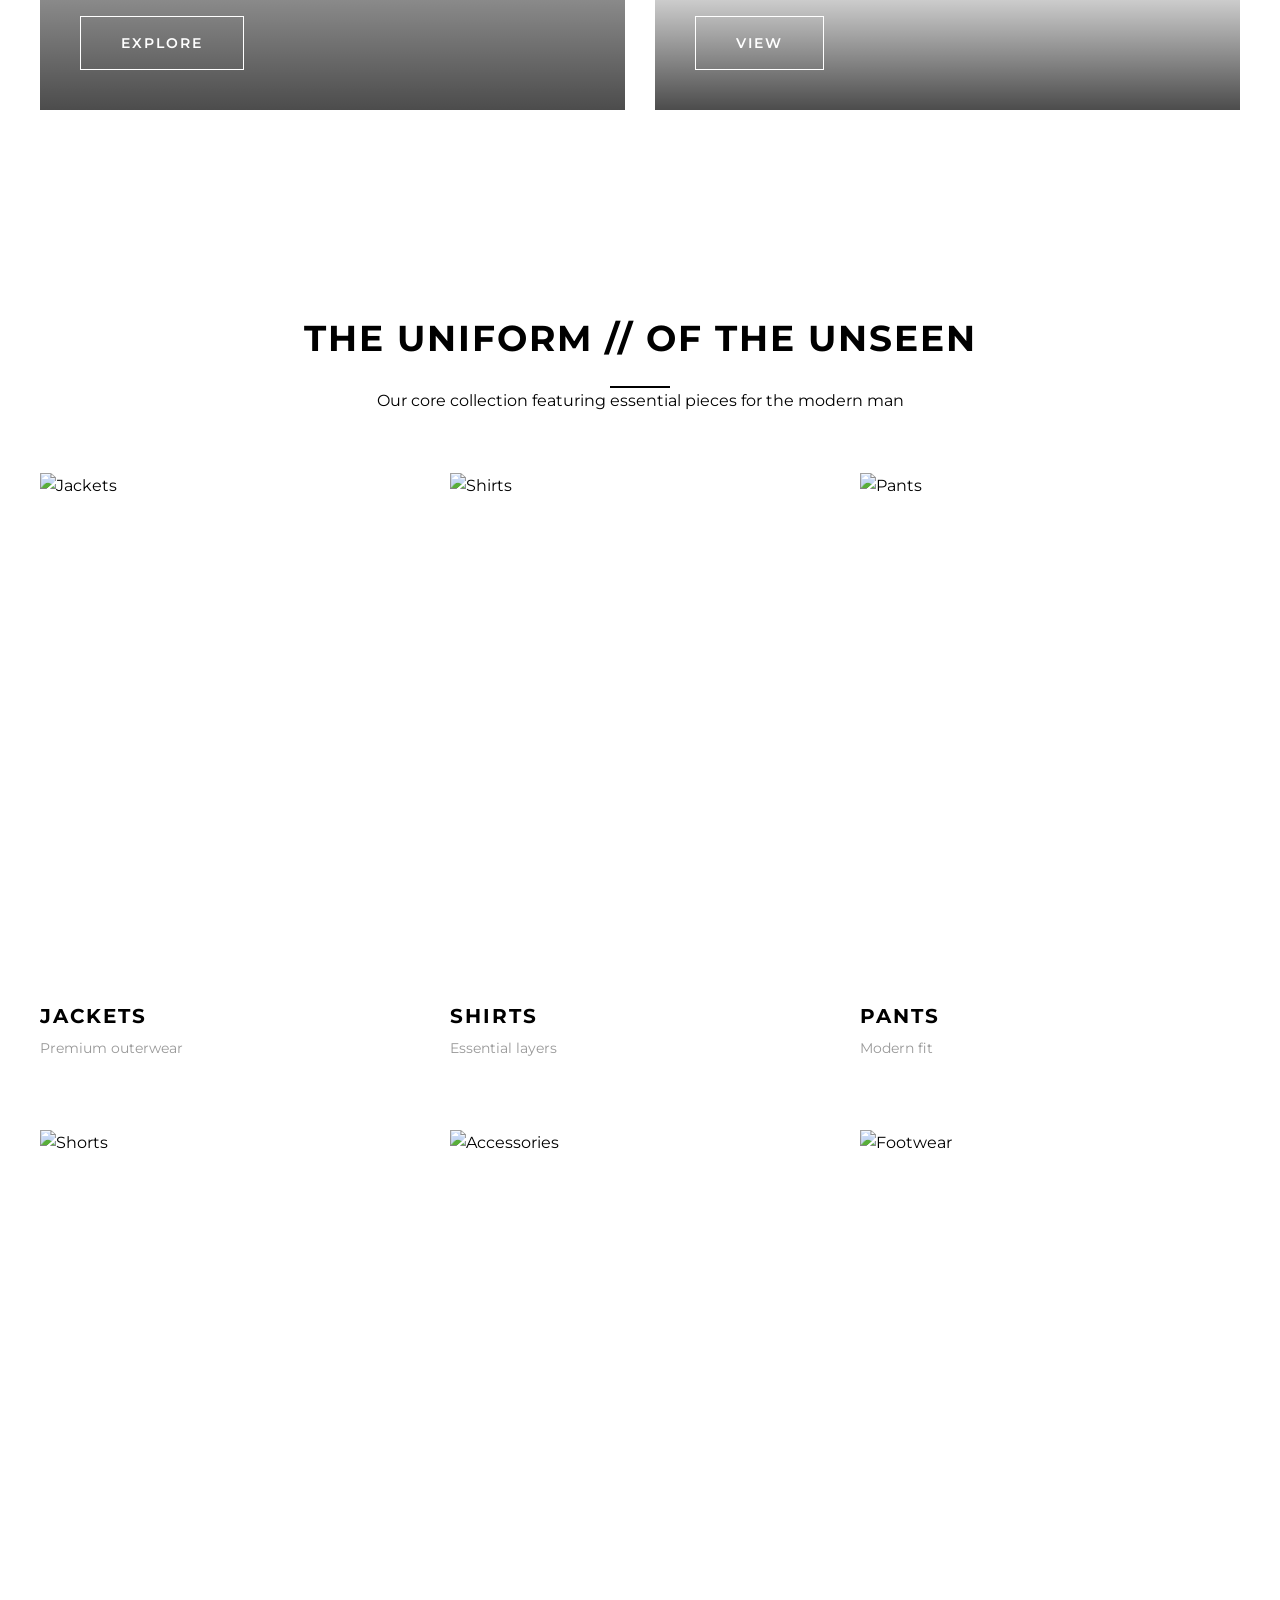
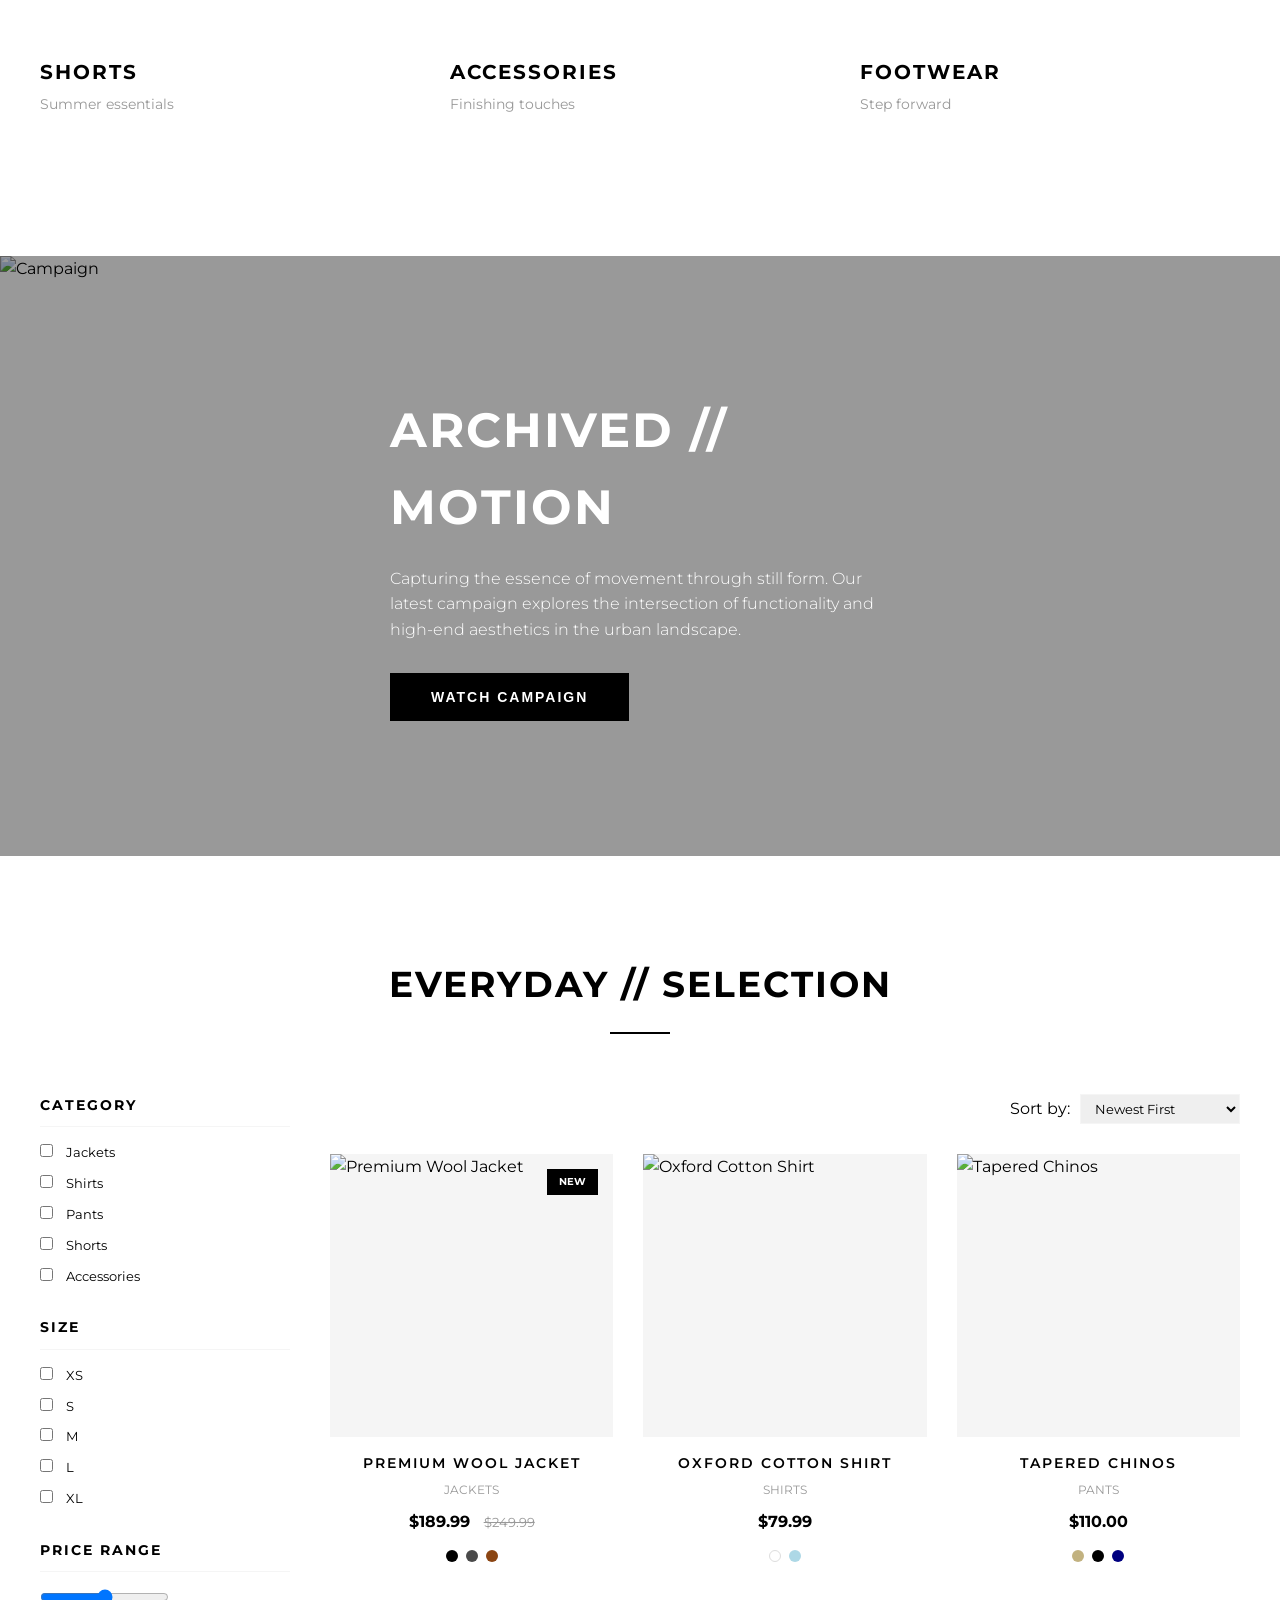
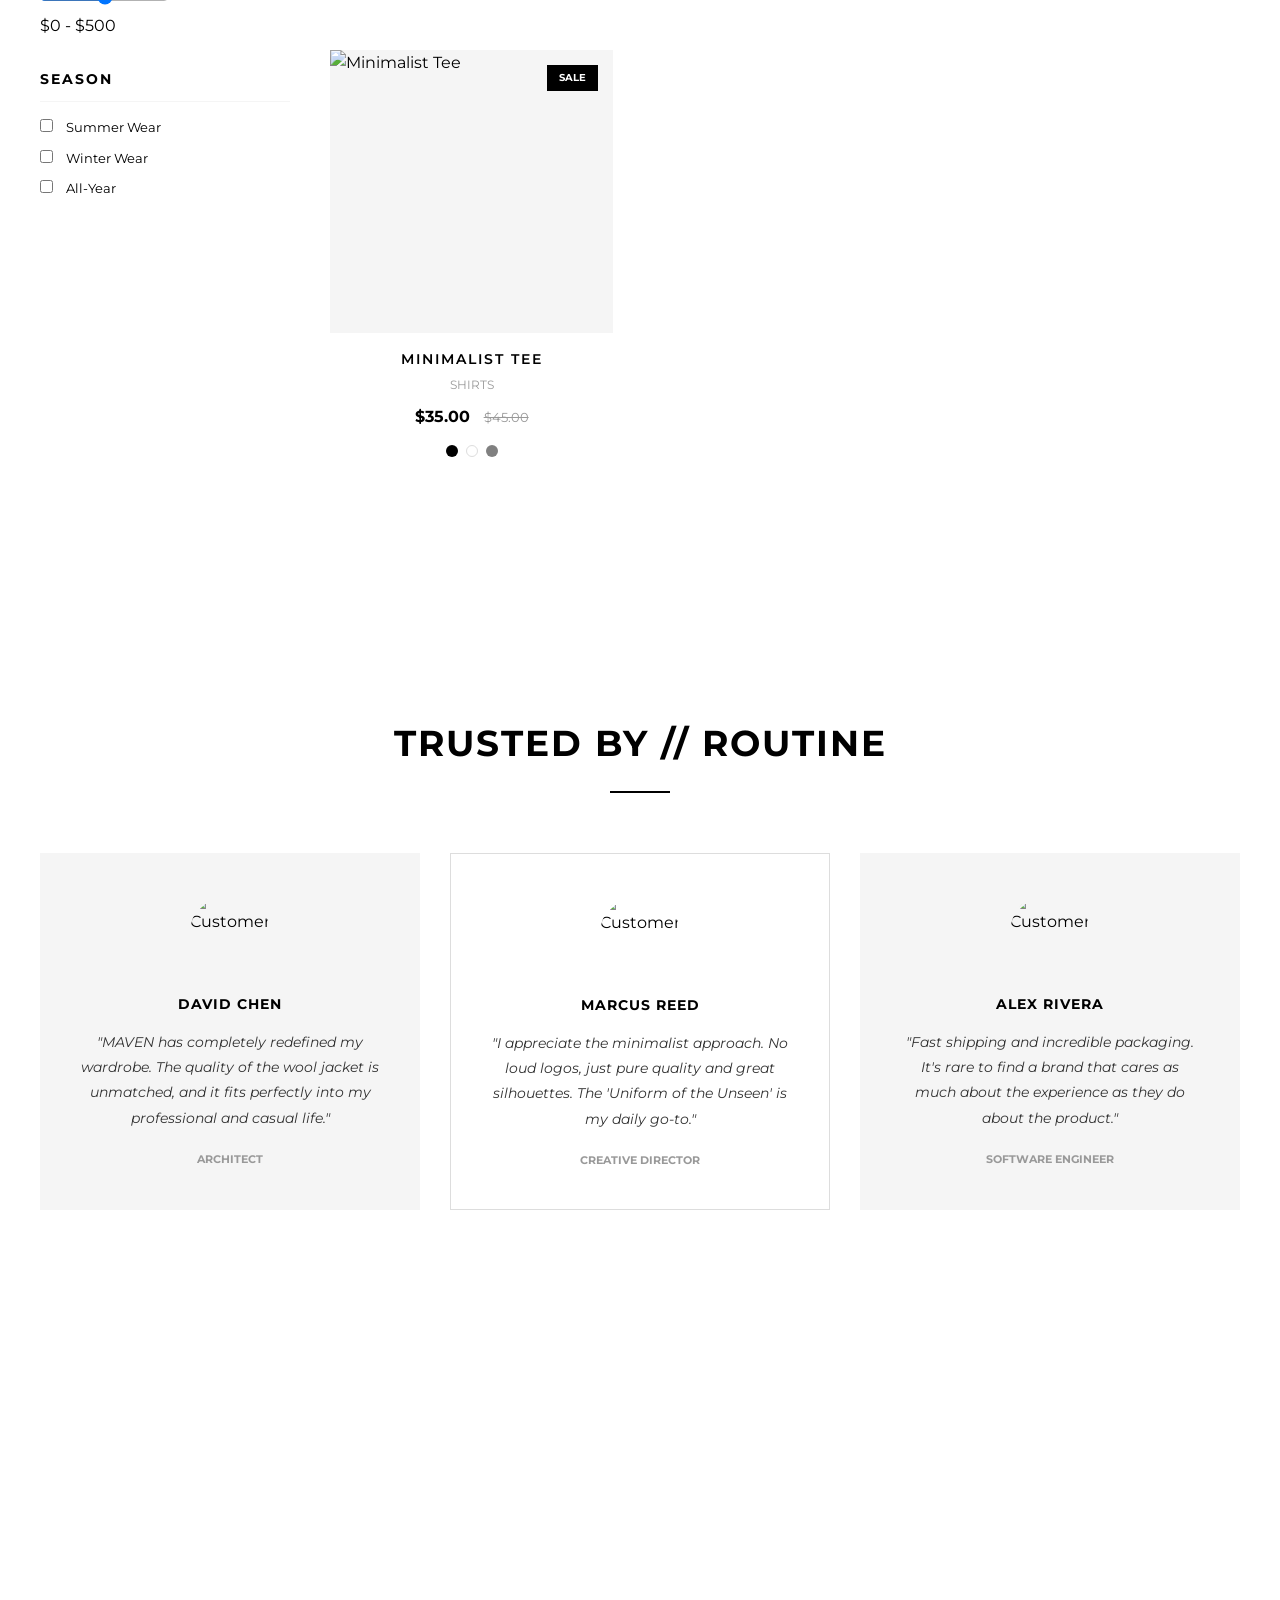
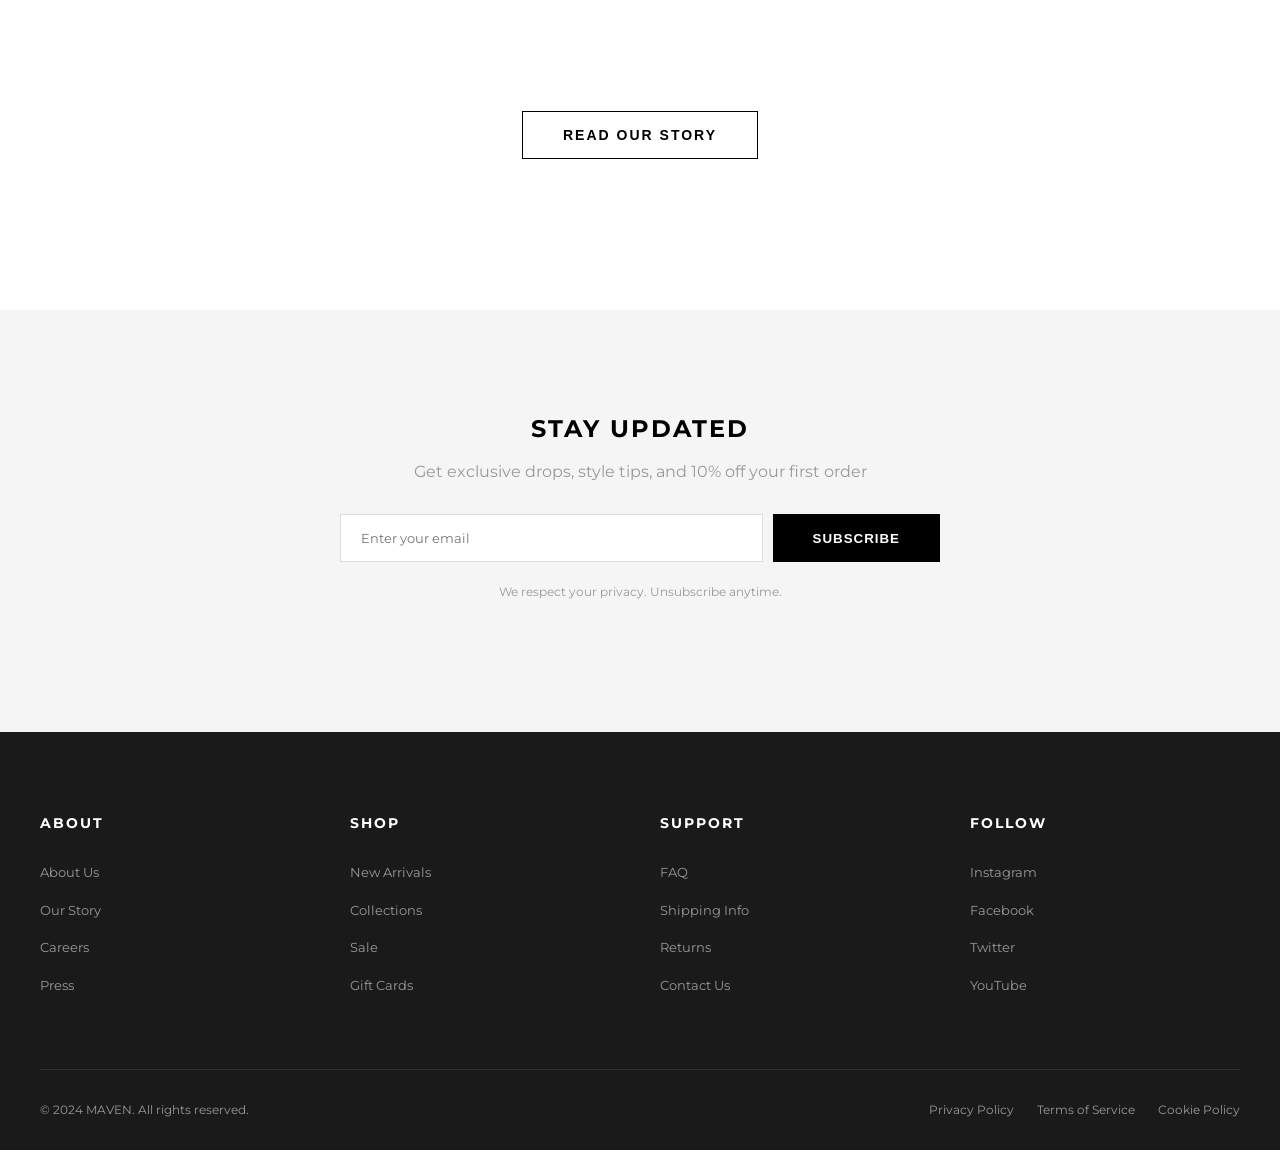
==== commit a4bb8671: "feat: implement MAVEN men's fashion brand website Co-authored-by: Vismay-dev1 <277728207+Vismay-dev1" ====
--- a/index.html
+++ b/index.html
@@ -3,17 +3,13 @@
 <head>
     <meta charset="UTF-8">
     <meta name="viewport" content="width=device-width, initial-scale=1.0">
-    <meta name="description" content="MAVEN - Premium modern menswear. Elevated essentials for the contemporary man. Shop our curated collection of jackets, shirts, and accessories.">
-    <meta property="og:title" content="MAVEN | Modern Men's Fashion">
-    <meta property="og:description" content="Elevated essentials for the contemporary man. Modern design, premium quality.">
-    <meta property="og:type" content="website">
     <title>MAVEN | Modern Men's Fashion</title>
     <link rel="stylesheet" href="style.css">
 </head>
 <body>
     <header class="header">
         <div class="container nav-container">
-            <div class="mobile-menu-btn" id="mobileMenuBtn">
+            <div class="mobile-menu-btn">
                 <span></span>
                 <span></span>
                 <span></span>
@@ -21,26 +17,20 @@
             <div class="logo">
                 <a href="index.html">MAVEN</a>
             </div>
-            <nav class="main-nav" id="mainNav">
+            <nav class="main-nav">
                 <ul>
                     <li><a href="index.html">HOME</a></li>
-                    <li><a href="#shop">SHOP</a></li>
-                    <li><a href="#categories">COLLECTIONS</a></li>
-                    <li><a href="#philosophy">ABOUT</a></li>
+                    <li><a href="#">SHOP</a></li>
+                    <li><a href="#">COLLECTIONS</a></li>
+                    <li><a href="#">NEW ARRIVALS</a></li>
+                    <li><a href="#">ABOUT</a></li>
+                    <li><a href="#">CONTACT</a></li>
                 </ul>
             </nav>
             <div class="header-icons">
-                <div class="search-container">
-                    <img src="https://img.icons8.com/material-outlined/20/000000/search--v1.png" alt="Search">
-                    <input type="text" id="searchInput" placeholder="Search...">
-                </div>
-                <button class="theme-toggle" id="themeToggle" aria-label="Toggle Dark Mode">
-                    <img src="https://img.icons8.com/material-outlined/24/000000/moon-symbol.png" alt="Dark Mode">
-                </button>
-                <a href="account.html" class="icon account-icon" aria-label="Account">
-                    <img src="https://img.icons8.com/material-outlined/24/000000/user-male-circle.png" alt="Account">
-                </a>
-                <a href="cart.html" class="icon cart-icon" aria-label="Cart">
+                <a href="#" class="icon search-icon"><img src="https://img.icons8.com/material-outlined/24/000000/search--v1.png" alt="Search"></a>
+                <a href="#" class="icon account-icon"><img src="https://img.icons8.com/material-outlined/24/000000/user-male-circle.png" alt="Account"></a>
+                <a href="#" class="icon cart-icon">
                     <img src="https://img.icons8.com/material-outlined/24/000000/shopping-cart.png" alt="Cart">
                     <span class="cart-count">0</span>
                 </a>
@@ -48,182 +38,345 @@
         </div>
     </header>
 
-    <main>
-        <section class="hero">
-            <div class="hero-image" style="background-image: url('https://images.unsplash.com/photo-1490367532201-b9bc1dc483f6?q=80&w=2070&auto=format&fit=crop')">
-            </div>
-            <div class="hero-overlay"></div>
-            <div class="hero-content">
-                <div class="container">
-                    <span class="est fade-in">EST. 22</span>
-                    <h1 class="fade-in">MODERN // MINIMAL</h1>
-                    <p class="subheadline fade-in">ELEVATED ESSENTIALS FOR THE CONTEMPORARY MAN.</p>
-                    <a href="#shop" class="btn btn-primary fade-in">EXPLORE COLLECTION</a>
-                </div>
-            </div>
-        </section>
-
-        <section class="featured-collection" id="featured">
+    <section class="hero">
+        <div class="hero-image" style="background-image: url('https://images.unsplash.com/photo-1490367532201-b9bc1dc483f6?q=80&w=2070&auto=format&fit=crop')">
+        </div>
+        <div class="hero-overlay"></div>
+        <div class="hero-content">
             <div class="container">
-                <div class="section-title">
-                    <h2>FEATURED // DROPS</h2>
-                    <p>Hand-picked selections from our latest release.</p>
-                </div>
-                <div class="featured-grid">
-                    <!-- Featured items will be injected by JS or hardcoded for now -->
-                </div>
-            </div>
-        </section>
-
-        <section class="categories" id="categories">
+                <span class="est">EST. 22</span>
+                <h1>MODERN // MINIMAL</h1>
+                <p class="subheadline">ELEVATED ESSENTIALS FOR THE CONTEMPORARY MAN.</p>
+                <a href="#" class="btn btn-primary">EXPLORE</a>
+            </div>
+        </div>
+    </section>
+
+    <section class="featured-collection">
+        <div class="container">
+            <div class="featured-grid">
+                <div class="featured-item large">
+                    <img src="https://images.unsplash.com/photo-1591047139829-d91aecb6caea?q=80&w=1936&auto=format&fit=crop" alt="Premium Outerwear">
+                    <div class="item-info">
+                        <h3>PREMIUM OUTERWEAR</h3>
+                        <p>$199.00 - $450.00</p>
+                        <a href="#" class="btn btn-outline">EXPLORE</a>
+                    </div>
+                </div>
+                <div class="featured-item">
+                    <img src="https://images.unsplash.com/photo-1552374196-1ab2a1c593e8?q=80&w=1974&auto=format&fit=crop" alt="The White Series">
+                    <div class="item-info">
+                        <h3>THE WHITE SERIES</h3>
+                        <p>$45.00 - $120.00</p>
+                        <a href="#" class="btn btn-outline">VIEW</a>
+                    </div>
+                </div>
+                <div class="featured-item">
+                    <img src="https://images.unsplash.com/photo-1516826957135-700dedea698c?q=80&w=1974&auto=format&fit=crop" alt="Signature Pants">
+                    <div class="item-info">
+                        <h3>SIGNATURE PANTS</h3>
+                        <p>$89.00 - $180.00</p>
+                        <a href="#" class="btn btn-outline">VIEW</a>
+                    </div>
+                </div>
+            </div>
+        </div>
+    </section>
+
+    <section class="categories">
+        <div class="container">
+            <div class="section-title">
+                <h2>THE UNIFORM // OF THE UNSEEN</h2>
+                <p>Our core collection featuring essential pieces for the modern man</p>
+            </div>
+            <div class="categories-grid">
+                <div class="category-card">
+                    <div class="category-image">
+                        <img src="https://images.unsplash.com/photo-1551028719-00167b16eac5?q=80&w=1935&auto=format&fit=crop" alt="Jackets">
+                    </div>
+                    <div class="category-info">
+                        <h3>JACKETS</h3>
+                        <p>Premium outerwear</p>
+                        <a href="#" class="explore-link">EXPLORE MORE →</a>
+                    </div>
+                </div>
+                <div class="category-card">
+                    <div class="category-image">
+                        <img src="https://images.unsplash.com/photo-1621072156002-e2fcced0b170?q=80&w=1974&auto=format&fit=crop" alt="Shirts">
+                    </div>
+                    <div class="category-info">
+                        <h3>SHIRTS</h3>
+                        <p>Essential layers</p>
+                        <a href="#" class="explore-link">EXPLORE MORE →</a>
+                    </div>
+                </div>
+                <div class="category-card">
+                    <div class="category-image">
+                        <img src="https://images.unsplash.com/photo-1473966968600-fa804b86d30b?q=80&w=1974&auto=format&fit=crop" alt="Pants">
+                    </div>
+                    <div class="category-info">
+                        <h3>PANTS</h3>
+                        <p>Modern fit</p>
+                        <a href="#" class="explore-link">EXPLORE MORE →</a>
+                    </div>
+                </div>
+                <div class="category-card">
+                    <div class="category-image">
+                        <img src="https://images.unsplash.com/photo-1591195853828-11db59a44f6b?q=80&w=2070&auto=format&fit=crop" alt="Shorts">
+                    </div>
+                    <div class="category-info">
+                        <h3>SHORTS</h3>
+                        <p>Summer essentials</p>
+                        <a href="#" class="explore-link">EXPLORE MORE →</a>
+                    </div>
+                </div>
+                <div class="category-card">
+                    <div class="category-image">
+                        <img src="https://images.unsplash.com/photo-1511499767150-a48a237f0083?q=80&w=2080&auto=format&fit=crop" alt="Accessories">
+                    </div>
+                    <div class="category-info">
+                        <h3>ACCESSORIES</h3>
+                        <p>Finishing touches</p>
+                        <a href="#" class="explore-link">EXPLORE MORE →</a>
+                    </div>
+                </div>
+                <div class="category-card">
+                    <div class="category-image">
+                        <img src="https://images.unsplash.com/photo-1549298916-b41d501d3772?q=80&w=2012&auto=format&fit=crop" alt="Footwear">
+                    </div>
+                    <div class="category-info">
+                        <h3>FOOTWEAR</h3>
+                        <p>Step forward</p>
+                        <a href="#" class="explore-link">EXPLORE MORE →</a>
+                    </div>
+                </div>
+            </div>
+        </div>
+    </section>
+
+    <section class="lookbook-section">
+        <div class="lookbook-image">
+            <img src="https://images.unsplash.com/photo-1534030347209-467a5b0ad3e6?q=80&w=1974&auto=format&fit=crop" alt="Campaign">
+        </div>
+        <div class="lookbook-overlay">
             <div class="container">
-                <div class="section-title">
-                    <h2>THE UNIFORM // OF THE UNSEEN</h2>
-                    <p>Our core collection featuring essential pieces for the modern man.</p>
-                </div>
-                <div class="categories-grid">
-                    <div class="category-card">
-                        <div class="category-image">
-                            <img src="https://images.unsplash.com/photo-1551028719-00167b16eac5?q=80&w=1935&auto=format&fit=crop" alt="Jackets">
+                <div class="lookbook-content">
+                    <h2>ARCHIVED // MOTION</h2>
+                    <p>Capturing the essence of movement through still form. Our latest campaign explores the intersection of functionality and high-end aesthetics in the urban landscape.</p>
+                    <button class="btn btn-primary">WATCH CAMPAIGN</button>
+                </div>
+            </div>
+        </div>
+    </section>
+
+    <section class="product-showcase">
+        <div class="container">
+            <div class="section-title">
+                <h2>EVERYDAY // SELECTION</h2>
+            </div>
+
+            <div class="showcase-container">
+                <aside class="filters-sidebar">
+                    <div class="filter-group">
+                        <h4>CATEGORY</h4>
+                        <label><input type="checkbox"> Jackets</label>
+                        <label><input type="checkbox"> Shirts</label>
+                        <label><input type="checkbox"> Pants</label>
+                        <label><input type="checkbox"> Shorts</label>
+                        <label><input type="checkbox"> Accessories</label>
+                    </div>
+
+                    <div class="filter-group">
+                        <h4>SIZE</h4>
+                        <label><input type="checkbox"> XS</label>
+                        <label><input type="checkbox"> S</label>
+                        <label><input type="checkbox"> M</label>
+                        <label><input type="checkbox"> L</label>
+                        <label><input type="checkbox"> XL</label>
+                    </div>
+
+                    <div class="filter-group">
+                        <h4>PRICE RANGE</h4>
+                        <input type="range" min="0" max="500">
+                        <p>$0 - $500</p>
+                    </div>
+
+                    <div class="filter-group">
+                        <h4>SEASON</h4>
+                        <label><input type="checkbox"> Summer Wear</label>
+                        <label><input type="checkbox"> Winter Wear</label>
+                        <label><input type="checkbox"> All-Year</label>
+                    </div>
+                </aside>
+
+                <main class="product-main">
+                    <div class="sort-options">
+                        <label>Sort by:</label>
+                        <select>
+                            <option>Newest First</option>
+                            <option>Price: Low to High</option>
+                            <option>Price: High to Low</option>
+                            <option>Best Sellers</option>
+                        </select>
+                    </div>
+
+                    <div class="product-grid">
+                        <div class="product-card">
+                            <div class="product-image-container">
+                                <a href="product.html">
+                                    <img src="https://images.unsplash.com/photo-1550246140-5119ae4790b8?q=80&w=2070&auto=format&fit=crop" alt="Premium Wool Jacket">
+                                </a>
+                                <div class="product-badge">NEW</div>
+                            </div>
+                            <div class="product-info">
+                                <h4 class="product-name">Premium Wool Jacket</h4>
+                                <p class="product-category">Jackets</p>
+                                <div class="product-price">
+                                    <span class="price">$189.99</span>
+                                    <span class="original-price">$249.99</span>
+                                </div>
+                                <div class="product-colors">
+                                    <span class="color-dot" style="background: black;"></span>
+                                    <span class="color-dot" style="background: #4a4a4a;"></span>
+                                    <span class="color-dot" style="background: #8B4513;"></span>
+                                </div>
+                                <button class="add-to-cart-btn">ADD TO CART</button>
+                            </div>
                         </div>
-                        <div class="category-info">
-                            <h3>JACKETS</h3>
-                            <p>Premium outerwear</p>
-                            <a href="#" class="explore-link">EXPLORE MORE →</a>
+
+                        <div class="product-card">
+                            <div class="product-image-container">
+                                <a href="product.html">
+                                    <img src="https://images.unsplash.com/photo-1596755094514-f87e34085b2c?q=80&w=1976&auto=format&fit=crop" alt="Oxford Cotton Shirt">
+                                </a>
+                            </div>
+                            <div class="product-info">
+                                <h4 class="product-name">Oxford Cotton Shirt</h4>
+                                <p class="product-category">Shirts</p>
+                                <div class="product-price">
+                                    <span class="price">$79.99</span>
+                                </div>
+                                <div class="product-colors">
+                                    <span class="color-dot" style="background: white; border: 1px solid #ddd;"></span>
+                                    <span class="color-dot" style="background: #add8e6;"></span>
+                                </div>
+                                <button class="add-to-cart-btn">ADD TO CART</button>
+                            </div>
                         </div>
-                    </div>
-                    <div class="category-card">
-                        <div class="category-image">
-                            <img src="https://images.unsplash.com/photo-1621072156002-e2fcced0b170?q=80&w=1974&auto=format&fit=crop" alt="Shirts">
+
+                        <div class="product-card">
+                            <div class="product-image-container">
+                                <a href="product.html">
+                                    <img src="https://images.unsplash.com/photo-1541099649105-f69ad21f3246?q=80&w=1974&auto=format&fit=crop" alt="Tapered Chinos">
+                                </a>
+                            </div>
+                            <div class="product-info">
+                                <h4 class="product-name">Tapered Chinos</h4>
+                                <p class="product-category">Pants</p>
+                                <div class="product-price">
+                                    <span class="price">$110.00</span>
+                                </div>
+                                <div class="product-colors">
+                                    <span class="color-dot" style="background: #c2b280;"></span>
+                                    <span class="color-dot" style="background: black;"></span>
+                                    <span class="color-dot" style="background: #000080;"></span>
+                                </div>
+                                <button class="add-to-cart-btn">ADD TO CART</button>
+                            </div>
                         </div>
-                        <div class="category-info">
-                            <h3>SHIRTS</h3>
-                            <p>Essential layers</p>
-                            <a href="#" class="explore-link">EXPLORE MORE →</a>
+
+                        <div class="product-card">
+                            <div class="product-image-container">
+                                <a href="product.html">
+                                    <img src="https://images.unsplash.com/photo-1562157873-818bc0726f68?q=80&w=2127&auto=format&fit=crop" alt="Minimalist Tee">
+                                </a>
+                                <div class="product-badge">SALE</div>
+                            </div>
+                            <div class="product-info">
+                                <h4 class="product-name">Minimalist Tee</h4>
+                                <p class="product-category">Shirts</p>
+                                <div class="product-price">
+                                    <span class="price">$35.00</span>
+                                    <span class="original-price">$45.00</span>
+                                </div>
+                                <div class="product-colors">
+                                    <span class="color-dot" style="background: black;"></span>
+                                    <span class="color-dot" style="background: white; border: 1px solid #ddd;"></span>
+                                    <span class="color-dot" style="background: gray;"></span>
+                                </div>
+                                <button class="add-to-cart-btn">ADD TO CART</button>
+                            </div>
                         </div>
                     </div>
-                    <div class="category-card">
-                        <div class="category-image">
-                            <img src="https://images.unsplash.com/photo-1473966968600-fa804b86d30b?q=80&w=1974&auto=format&fit=crop" alt="Pants">
-                        </div>
-                        <div class="category-info">
-                            <h3>PANTS</h3>
-                            <p>Modern fit</p>
-                            <a href="#" class="explore-link">EXPLORE MORE →</a>
-                        </div>
-                    </div>
-                </div>
-            </div>
-        </section>
-
-        <section class="shop-section" id="shop">
+                </main>
+            </div>
+        </div>
+    </section>
+
+    <section class="testimonials">
+        <div class="container">
+            <div class="section-title">
+                <h2>TRUSTED BY // ROUTINE</h2>
+            </div>
+            <div class="testimonials-grid">
+                <div class="testimonial-card">
+                    <div class="testimonial-image">
+                        <img src="https://images.unsplash.com/photo-1507003211169-0a1dd7228f2d?q=80&w=1974&auto=format&fit=crop" alt="Customer">
+                    </div>
+                    <div class="testimonial-content">
+                        <h4>DAVID CHEN</h4>
+                        <p class="testimonial-text">"MAVEN has completely redefined my wardrobe. The quality of the wool jacket is unmatched, and it fits perfectly into my professional and casual life."</p>
+                        <p class="customer-role">Architect</p>
+                    </div>
+                </div>
+                <div class="testimonial-card">
+                    <div class="testimonial-image">
+                        <img src="https://images.unsplash.com/photo-1500648767791-00dcc994a43e?q=80&w=1974&auto=format&fit=crop" alt="Customer">
+                    </div>
+                    <div class="testimonial-content">
+                        <h4>MARCUS REED</h4>
+                        <p class="testimonial-text">"I appreciate the minimalist approach. No loud logos, just pure quality and great silhouettes. The 'Uniform of the Unseen' is my daily go-to."</p>
+                        <p class="customer-role">Creative Director</p>
+                    </div>
+                </div>
+                <div class="testimonial-card">
+                    <div class="testimonial-image">
+                        <img src="https://images.unsplash.com/photo-1492562080023-ab3db95bfbce?q=80&w=2048&auto=format&fit=crop" alt="Customer">
+                    </div>
+                    <div class="testimonial-content">
+                        <h4>ALEX RIVERA</h4>
+                        <p class="testimonial-text">"Fast shipping and incredible packaging. It's rare to find a brand that cares as much about the experience as they do about the product."</p>
+                        <p class="customer-role">Software Engineer</p>
+                    </div>
+                </div>
+            </div>
+        </div>
+    </section>
+
+    <section class="philosophy-section">
+        <div class="philosophy-overlay"></div>
+        <div class="philosophy-content">
             <div class="container">
-                <div class="section-title">
-                    <h2>EVERYDAY // SELECTION</h2>
-                </div>
-                <div class="showcase-container">
-                    <aside class="filters-sidebar">
-                        <div class="filter-group">
-                            <h4>CATEGORY</h4>
-                            <div class="filter-options" id="categoryFilters">
-                                <label><input type="checkbox" value="Jackets"> Jackets</label>
-                                <label><input type="checkbox" value="Shirts"> Shirts</label>
-                                <label><input type="checkbox" value="Pants"> Pants</label>
-                                <label><input type="checkbox" value="Shorts"> Shorts</label>
-                                <label><input type="checkbox" value="Accessories"> Accessories</label>
-                            </div>
-                        </div>
-
-                        <div class="filter-group">
-                            <h4>SIZE</h4>
-                            <div class="filter-options" id="sizeFilters">
-                                <label><input type="checkbox" value="XS"> XS</label>
-                                <label><input type="checkbox" value="S"> S</label>
-                                <label><input type="checkbox" value="M"> M</label>
-                                <label><input type="checkbox" value="L"> L</label>
-                                <label><input type="checkbox" value="XL"> XL</label>
-                            </div>
-                        </div>
-
-                        <div class="filter-group">
-                            <h4>PRICE RANGE</h4>
-                            <input type="range" id="priceRange" min="0" max="25000" step="500" value="25000">
-                            <p id="priceLabel">₹0 - ₹25,000</p>
-                        </div>
-
-                        <div class="filter-group">
-                            <h4>SEASON</h4>
-                            <div class="filter-options" id="seasonFilters">
-                                <label><input type="checkbox" value="Spring"> Spring</label>
-                                <label><input type="checkbox" value="Summer"> Summer</label>
-                                <label><input type="checkbox" value="Fall"> Fall</label>
-                                <label><input type="checkbox" value="Winter"> Winter</label>
-                            </div>
-                        </div>
-                    </aside>
-
-                    <div class="product-main">
-                        <div class="sort-options">
-                            <label for="sortSelect">Sort by:</label>
-                            <select id="sortSelect">
-                                <option value="newest">Newest First</option>
-                                <option value="price-low">Price: Low to High</option>
-                                <option value="price-high">Price: High to Low</option>
-                                <option value="rating">Highest Rated</option>
-                            </select>
-                        </div>
-
-                        <div class="product-grid" id="mainProductGrid">
-                            <!-- Products will be injected by JS -->
-                        </div>
-                    </div>
-                </div>
-            </div>
-        </section>
-
-        <section class="philosophy-section" id="philosophy">
-            <div class="philosophy-overlay"></div>
-            <div class="philosophy-content">
-                <div class="container">
-                    <h2>QUIET // DESIGN</h2>
-                    <p>We believe in the power of simplicity. Our designs speak through quality, not noise. Every stitch is intentional, every fabric is chosen for its longevity and feel.</p>
-                    <button class="btn btn-primary">READ OUR STORY</button>
-                </div>
-            </div>
-        </section>
-
-        <section class="testimonials">
-            <div class="container">
-                <div class="section-title">
-                    <h2>TRUSTED BY // ROUTINE</h2>
-                </div>
-                <div class="testimonials-grid" id="testimonialGrid">
-                    <!-- Testimonials -->
-                </div>
-            </div>
-        </section>
-
-        <section class="newsletter-section">
-            <div class="container">
-                <div class="newsletter-container">
-                    <h3>STAY UPDATED</h3>
-                    <p>Get exclusive drops, style tips, and 10% off your first order</p>
-                    <form class="newsletter-form">
-                        <input type="email" placeholder="Enter your email" required>
-                        <button type="submit" class="btn btn-primary">SUBSCRIBE</button>
-                    </form>
-                    <p class="privacy-text">We respect your privacy. Unsubscribe anytime.</p>
-                </div>
-            </div>
-        </section>
-    </main>
-
-    <div id="quickViewModal" class="modal">
-        <div class="modal-content">
-            <span class="close-modal">&times;</span>
-            <div id="quickViewBody"></div>
-        </div>
-    </div>
+                <h2>QUIET // DESIGN</h2>
+                <p>We believe in the power of simplicity. Our designs speak through quality, not noise. Every stitch is intentional, every fabric is chosen for its longevity and feel.</p>
+                <button class="btn btn-primary">READ OUR STORY</button>
+            </div>
+        </div>
+    </section>
+
+    <section class="newsletter-section">
+        <div class="container">
+            <div class="newsletter-container">
+                <h3>STAY UPDATED</h3>
+                <p>Get exclusive drops, style tips, and 10% off your first order</p>
+                <form class="newsletter-form">
+                    <input type="email" placeholder="Enter your email" required>
+                    <button type="submit">SUBSCRIBE</button>
+                </form>
+                <p class="privacy-text">We respect your privacy. Unsubscribe anytime.</p>
+            </div>
+        </div>
+    </section>
 
     <footer class="footer">
         <div class="container">
@@ -241,9 +394,9 @@
                 <div class="footer-column">
                     <h4>SHOP</h4>
                     <ul>
-                        <li><a href="#shop">New Arrivals</a></li>
-                        <li><a href="#categories">Collections</a></li>
-                        <li><a href="#shop">Sale</a></li>
+                        <li><a href="#">New Arrivals</a></li>
+                        <li><a href="#">Collections</a></li>
+                        <li><a href="#">Sale</a></li>
                         <li><a href="#">Gift Cards</a></li>
                     </ul>
                 </div>
--- a/style.css
+++ b/style.css
@@ -1,76 +1,36 @@
-@import url('https://fonts.googleapis.com/css2?family=Montserrat:wght@300;400;500;600;700;800&family=Playfair+Display:ital,wght@0,400;0,700;1,400&family=Inter:wght@300;400;500;600;700&display=swap');
+@import url('https://fonts.googleapis.com/css2?family=Montserrat:wght@200;300;400;600;700;800&family=Playfair+Display:ital,wght@0,400;0,700;1,400&display=swap');
 
 :root {
-    /* Color Palette */
-    --primary-black: #0a0a0a;
-    --secondary-black: #1a1a1a;
-    --dark-gray: #2a2a2a;
-    --medium-gray: #4a4a4a;
-    --light-gray: #8a8a8a;
-    --border-gray: #d0d0d0;
-    --bg-light: #f8f8f8;
-    --white: #ffffff;
-    --accent-gold: #d4af37;
-    --accent-red: #d32f2f;
-    --success-green: #388e3c;
-}
-
-[data-theme="dark"] {
-    --primary-black: #f8f8f8;
-    --secondary-black: #ffffff;
-    --dark-gray: #d0d0d0;
-    --medium-gray: #8a8a8a;
-    --light-gray: #4a4a4a;
-    --border-gray: #2a2a2a;
-    --bg-light: #1a1a1a;
-    --white: #0a0a0a;
-}
-
-    /* Typography */
-    --font-heading: 'Montserrat', 'Inter', sans-serif;
-    --font-body: 'Inter', 'Segoe UI', Roboto, 'Helvetica Neue', sans-serif;
-    --font-accent: 'Playfair+Display', serif;
-
-    /* Spacing System (8px base) */
-    --space-xs: 4px;
-    --space-s: 8px;
-    --space-m: 16px;
-    --space-l: 24px;
-    --space-xl: 32px;
-    --space-xxl: 48px;
-
-    /* Transitions */
-    --transition-fast: 0.2s cubic-bezier(0.4, 0, 0.2, 1);
-    --transition-base: 0.3s cubic-bezier(0.4, 0, 0.2, 1);
-
-    /* Container */
+    --primary-color: #000000;
+    --secondary-color: #ffffff;
+    --accent-color: #333333;
+    --light-gray: #f5f5f5;
+    --medium-gray: #999999;
+    --dark-gray: #1a1a1a;
+    --transition: all 0.3s ease;
+    --font-main: 'Montserrat', sans-serif;
+    --font-heading: 'Montserrat', sans-serif;
     --container-width: 1400px;
 }
 
-/* Base Styles */
 * {
     margin: 0;
     padding: 0;
     box-sizing: border-box;
 }
 
-html {
-    scroll-behavior: smooth;
-}
-
 body {
-    font-family: var(--font-body);
-    font-size: 16px;
+    font-family: var(--font-main);
     line-height: 1.6;
-    color: var(--primary-black);
-    background-color: var(--white);
+    color: var(--primary-color);
+    background-color: var(--secondary-color);
     overflow-x: hidden;
 }
 
 a {
     text-decoration: none;
     color: inherit;
-    transition: var(--transition-base);
+    transition: var(--transition);
 }
 
 ul {
@@ -87,85 +47,71 @@
     font-weight: 700;
     letter-spacing: 2px;
     text-transform: uppercase;
-    line-height: 1.2;
-}
-
-h1 { font-size: 72px; }
-h2 { font-size: 48px; }
-h3 { font-size: 32px; }
-h4 { font-size: 20px; }
+}
 
 .container {
     max-width: var(--container-width);
     margin: 0 auto;
-    padding: 0 var(--space-xxl);
-}
-
-/* Components */
+    padding: 0 40px;
+}
+
 .btn {
-    display: inline-flex;
-    align-items: center;
-    justify-content: center;
-    padding: var(--space-m) var(--space-xxl);
-    font-family: var(--font-heading);
+    display: inline-block;
+    padding: 15px 40px;
     font-size: 14px;
     font-weight: 600;
     letter-spacing: 2px;
     text-transform: uppercase;
     cursor: pointer;
-    border: 1px solid var(--primary-black);
+    border: 1px solid var(--primary-color);
     background: transparent;
-    transition: var(--transition-base);
+    transition: var(--transition);
+}
+
+.btn-primary {
+    background: var(--primary-color);
+    color: var(--secondary-color);
+}
+
+.btn-primary:hover {
+    background: #333;
+    border-color: #333;
+}
+
+.btn-outline {
+    background: transparent;
+    color: var(--primary-color);
+}
+
+.btn-outline:hover {
+    background: var(--primary-color);
+    color: var(--secondary-color);
+}
+
+section {
+    padding: 100px 0;
+}
+
+.section-title {
+    text-align: center;
+    margin-bottom: 60px;
+}
+
+.section-title h2 {
+    font-size: 36px;
     position: relative;
-    overflow: hidden;
-    z-index: 1;
-}
-
-.btn-primary {
-    background: var(--primary-black);
-    color: var(--white);
-}
-
-.btn-primary::before {
+    padding-bottom: 20px;
+}
+
+.section-title h2::after {
     content: '';
     position: absolute;
-    top: 0;
-    left: -100%;
-    width: 100%;
-    height: 100%;
-    background: var(--medium-gray);
-    transition: var(--transition-base);
-    z-index: -1;
-}
-
-.btn-primary:hover::before {
-    left: 0;
-}
-
-.btn-outline {
-    background: transparent;
-    color: var(--primary-black);
-}
-
-.btn-outline:hover {
-    background: var(--primary-black);
-    color: var(--white);
-}
-
-.section-title {
-    text-align: center;
-    margin-bottom: var(--space-xxl);
-}
-
-.section-title h2 {
-    font-size: 36px;
-    margin-bottom: var(--space-m);
-}
-
-.section-title p {
-    color: var(--light-gray);
-    max-width: 600px;
-    margin: 0 auto;
+    bottom: 0;
+    left: 50%;
+    transform: translateX(-50%);
+    width: 60px;
+    height: 2px;
+    background: var(--primary-color);
 }
 
 /* Header */
@@ -176,14 +122,27 @@
     width: 100%;
     z-index: 1000;
     background: transparent;
-    padding: var(--space-l) 0;
-    transition: var(--transition-base);
+    padding: 20px 0;
+    transition: var(--transition);
+}
+
+.header:not(.scrolled) .logo a,
+.header:not(.scrolled) .main-nav ul li a {
+    color: var(--secondary-color);
+}
+
+.header:not(.scrolled) .icon img {
+    filter: invert(1);
+}
+
+.header:not(.scrolled) .mobile-menu-btn span {
+    background: var(--secondary-color);
 }
 
 .header.scrolled {
-    background: var(--white);
-    padding: var(--space-m) 0;
-    box-shadow: 0 2px 20px rgba(0,0,0,0.05);
+    background: var(--secondary-color);
+    padding: 10px 0;
+    box-shadow: 0 2px 10px rgba(0,0,0,0.1);
 }
 
 .nav-container {
@@ -200,69 +159,60 @@
 
 .main-nav ul {
     display: flex;
-    gap: var(--space-xl);
+    gap: 30px;
 }
 
 .main-nav ul li a {
     font-size: 13px;
     font-weight: 600;
     letter-spacing: 1px;
-    color: inherit;
 }
 
 .header-icons {
     display: flex;
     align-items: center;
-    gap: var(--space-l);
-}
-
-.search-container {
-    display: flex;
-    align-items: center;
-    background: var(--bg-light);
-    padding: var(--space-xs) var(--space-s);
-    border-radius: 4px;
-    border: 1px solid var(--border-gray);
-}
-
-.search-container input {
-    border: none;
-    background: transparent;
-    padding: var(--space-xs);
-    font-size: 13px;
-    width: 150px;
-    outline: none;
-    font-family: var(--font-body);
-    color: inherit;
+    gap: 20px;
 }
 
 .icon {
     position: relative;
-    display: flex;
-    align-items: center;
 }
 
 .cart-count {
     position: absolute;
     top: -8px;
     right: -8px;
-    background: var(--primary-black);
-    color: var(--white);
+    background: var(--primary-color);
+    color: var(--secondary-color);
     font-size: 10px;
-    width: 18px;
-    height: 18px;
+    width: 16px;
+    height: 16px;
     border-radius: 50%;
     display: flex;
     align-items: center;
     justify-content: center;
 }
 
+.mobile-menu-btn {
+    display: none;
+    flex-direction: column;
+    gap: 5px;
+    cursor: pointer;
+}
+
+.mobile-menu-btn span {
+    width: 25px;
+    height: 2px;
+    background: var(--primary-color);
+}
+
 /* Hero Section */
 .hero {
-    height: 100vh;
+    height: 90vh;
     position: relative;
     display: flex;
     align-items: center;
+    padding: 0;
     overflow: hidden;
 }
 
@@ -274,8 +224,9 @@
     height: 100%;
     background-size: cover;
     background-position: center;
-    transform: scale(1.05);
-    transition: transform 10s ease;
+    background-attachment: fixed;
+    transform: scale(1.1);
+    transition: transform 5s ease;
 }
 
 .hero:hover .hero-image {
@@ -288,89 +239,140 @@
     left: 0;
     width: 100%;
     height: 100%;
-    background: rgba(0, 0, 0, 0.4);
+    background: rgba(0, 0, 0, 0.5);
 }
 
 .hero-content {
     position: relative;
     z-index: 10;
-    color: var(--white);
-    width: 100%;
+    color: var(--secondary-color);
+    width: 100%;
+}
+
+.hero-content h1 {
+    font-size: 100px;
+    line-height: 1;
+    margin-bottom: 20px;
+    font-weight: 800;
+}
+
+.hero-content .subheadline {
+    font-size: 18px;
+    letter-spacing: 3px;
+    margin-bottom: 40px;
+    font-weight: 300;
+    max-width: 600px;
 }
 
 .hero-content .est {
     display: block;
     font-size: 14px;
-    margin-bottom: var(--space-l);
+    margin-bottom: 20px;
     letter-spacing: 4px;
 }
 
-.hero-content h1 {
-    font-size: 100px;
-    margin-bottom: var(--space-m);
-}
-
-.hero-content .subheadline {
-    font-size: 18px;
-    letter-spacing: 3px;
-    margin-bottom: var(--space-xxl);
-    font-weight: 300;
-    max-width: 600px;
+.hero-content .btn-primary {
+    background: var(--secondary-color);
+    color: var(--primary-color);
+    border-color: var(--secondary-color);
+}
+
+.hero-content .btn-primary:hover {
+    background: transparent;
+    color: var(--secondary-color);
 }
 
 /* Featured Collection */
 .featured-grid {
     display: grid;
-    grid-template-columns: repeat(3, 1fr);
-    gap: var(--space-xl);
-    margin-top: var(--space-xxl);
+    grid-template-columns: 1fr 1fr;
+    grid-template-rows: 1fr 1fr;
+    gap: 30px;
+    height: 800px;
+}
+
+.featured-item {
+    position: relative;
+    overflow: hidden;
+}
+
+.featured-item.large {
+    grid-row: span 2;
+}
+
+.featured-item img {
+    width: 100%;
+    height: 100%;
+    object-fit: cover;
+    transition: transform 0.5s ease;
+}
+
+.featured-item:hover img {
+    transform: scale(1.05);
+}
+
+.featured-item .item-info {
+    position: absolute;
+    bottom: 40px;
+    left: 40px;
+    color: var(--secondary-color);
+    z-index: 2;
+}
+
+.featured-item .item-info h3 {
+    font-size: 24px;
+    margin-bottom: 10px;
+}
+
+.featured-item .item-info p {
+    font-size: 14px;
+    margin-bottom: 20px;
+    letter-spacing: 2px;
+}
+
+.featured-item::after {
+    content: '';
+    position: absolute;
+    top: 0;
+    left: 0;
+    width: 100%;
+    height: 100%;
+    background: linear-gradient(to bottom, transparent 60%, rgba(0,0,0,0.7));
+}
+
+.featured-item .btn-outline {
+    border-color: var(--secondary-color);
+    color: var(--secondary-color);
+}
+
+.featured-item .btn-outline:hover {
+    background: var(--secondary-color);
+    color: var(--primary-color);
 }
 
 /* Categories Section */
 .categories-grid {
     display: grid;
     grid-template-columns: repeat(3, 1fr);
-    gap: var(--space-xl);
+    gap: 30px;
 }
 
 .category-card {
     position: relative;
     overflow: hidden;
-    cursor: pointer;
 }
 
 .category-image {
     aspect-ratio: 3/4;
     overflow: hidden;
-    margin-bottom: var(--space-m);
+    margin-bottom: 20px;
 }
 
 .category-image img {
     width: 100%;
     height: 100%;
     object-fit: cover;
-    transition: var(--transition-base);
-}
-
-.quick-view-overlay {
-    position: absolute;
-    bottom: 0;
-    left: 0;
-    width: 100%;
-    background: rgba(10,10,10,0.8);
-    color: var(--white);
-    padding: var(--space-s);
-    text-align: center;
-    font-size: 11px;
-    font-weight: 700;
-    letter-spacing: 1px;
-    transform: translateY(100%);
-    transition: var(--transition-base);
-    cursor: pointer;
-}
-
-.product-card:hover .quick-view-overlay {
-    transform: translateY(0);
+    transition: var(--transition);
 }
 
 .category-card:hover .category-image img {
@@ -379,32 +381,79 @@
 
 .category-info h3 {
     font-size: 20px;
-    margin-bottom: var(--space-xs);
+    margin-bottom: 5px;
 }
 
 .category-info p {
-    color: var(--light-gray);
+    color: var(--medium-gray);
     font-size: 14px;
-    margin-bottom: var(--space-m);
+    margin-bottom: 15px;
 }
 
 .explore-link {
     font-size: 12px;
     font-weight: 700;
     letter-spacing: 2px;
-    opacity: 0.6;
+    opacity: 0;
+    transform: translateX(-10px);
+    transition: var(--transition);
 }
 
 .category-card:hover .explore-link {
     opacity: 1;
-    color: var(--accent-gold);
-}
-
-/* Shop Section Layout */
+    transform: translateX(0);
+}
+
+/* Lookbook Section */
+.lookbook-section {
+    position: relative;
+    height: 600px;
+    overflow: hidden;
+    padding: 0;
+}
+
+.lookbook-image {
+    width: 100%;
+    height: 100%;
+}
+
+.lookbook-image img {
+    width: 100%;
+    height: 100%;
+    object-fit: cover;
+}
+
+.lookbook-overlay {
+    position: absolute;
+    top: 0;
+    left: 0;
+    width: 100%;
+    height: 100%;
+    background: rgba(0,0,0,0.4);
+    display: flex;
+    align-items: center;
+}
+
+.lookbook-content {
+    max-width: 500px;
+    color: var(--secondary-color);
+}
+
+.lookbook-content h2 {
+    font-size: 48px;
+    margin-bottom: 20px;
+}
+
+.lookbook-content p {
+    font-size: 16px;
+    margin-bottom: 30px;
+    font-weight: 300;
+}
+
+/* Product Showcase */
 .showcase-container {
     display: flex;
-    gap: var(--space-xxl);
-    margin-top: var(--space-xxl);
+    gap: 40px;
 }
 
 .filters-sidebar {
@@ -412,21 +461,25 @@
 }
 
 .filter-group {
-    margin-bottom: var(--space-xl);
+    margin-bottom: 30px;
 }
 
 .filter-group h4 {
     font-size: 14px;
-    margin-bottom: var(--space-m);
-    border-bottom: 1px solid var(--border-gray);
-    padding-bottom: var(--space-s);
-}
-
-.filter-options label {
+    margin-bottom: 15px;
+    border-bottom: 1px solid var(--light-gray);
+    padding-bottom: 10px;
+}
+
+.filter-group label {
     display: block;
-    margin-bottom: var(--space-s);
-    font-size: 14px;
+    margin-bottom: 10px;
+    font-size: 13px;
     cursor: pointer;
+}
+
+.filter-group input[type="checkbox"] {
+    margin-right: 10px;
 }
 
 .product-main {
@@ -437,69 +490,144 @@
     display: flex;
     justify-content: flex-end;
     align-items: center;
-    margin-bottom: var(--space-l);
-    gap: var(--space-m);
+    margin-bottom: 30px;
+    gap: 10px;
 }
 
 .sort-options select {
-    padding: var(--space-s) var(--space-m);
-    border: 1px solid var(--border-gray);
-    font-family: var(--font-body);
+    padding: 5px 10px;
+    border: 1px solid var(--light-gray);
+    font-family: var(--font-main);
+    font-size: 13px;
 }
 
 .product-grid {
     display: grid;
     grid-template-columns: repeat(3, 1fr);
-    gap: var(--space-xl);
-}
-
-/* Philosophy Section */
-.philosophy-section {
+    gap: 30px;
+}
+
+.product-card {
+    background: var(--secondary-color);
+    transition: var(--transition);
+}
+
+.product-card:hover {
+    transform: translateY(-5px);
+}
+
+.product-image-container {
     position: relative;
-    height: 600px;
-    background: linear-gradient(rgba(0,0,0,0.5), rgba(0,0,0,0.5)),
-                url('https://images.unsplash.com/photo-1441984904996-e0b6ba687e04?q=80&w=2070&auto=format&fit=crop');
-    background-size: cover;
-    background-position: center;
-    background-attachment: fixed;
-    display: flex;
-    align-items: center;
+    aspect-ratio: 1;
+    overflow: hidden;
+    background: var(--light-gray);
+    margin-bottom: 15px;
+}
+
+.product-image-container img {
+    width: 100%;
+    height: 100%;
+    object-fit: cover;
+    transition: var(--transition);
+}
+
+.product-card:hover .product-image-container img {
+    transform: scale(1.05);
+}
+
+.product-badge {
+    position: absolute;
+    top: 15px;
+    right: 15px;
+    background: var(--primary-color);
+    color: var(--secondary-color);
+    padding: 5px 12px;
+    font-size: 10px;
+    font-weight: 700;
+}
+
+.product-info {
+    text-align: center;
+}
+
+.product-name {
+    font-size: 14px;
+    margin-bottom: 5px;
+    font-weight: 600;
+}
+
+.product-category {
+    font-size: 12px;
+    color: var(--medium-gray);
+    margin-bottom: 10px;
+    text-transform: uppercase;
+}
+
+.product-price {
+    margin-bottom: 15px;
+}
+
+.price {
+    font-weight: 700;
+    font-size: 16px;
+}
+
+.original-price {
+    text-decoration: line-through;
+    color: var(--medium-gray);
+    font-size: 13px;
+    margin-left: 10px;
+}
+
+.product-colors {
+    display: flex;
     justify-content: center;
-    text-align: center;
-    color: var(--white);
-    margin: var(--space-xxl) 0;
-}
-
-.philosophy-content h2 {
-    font-size: 72px;
-    margin-bottom: var(--space-l);
-    letter-spacing: 10px;
-}
-
-.philosophy-content p {
-    font-size: 18px;
-    max-width: 800px;
-    margin: 0 auto var(--space-xl);
-    font-weight: 300;
+    gap: 8px;
+    margin-bottom: 20px;
+}
+
+.color-dot {
+    width: 12px;
+    height: 12px;
+    border-radius: 50%;
+    cursor: pointer;
+}
+
+.add-to-cart-btn {
+    width: 100%;
+    padding: 12px;
+    background: var(--primary-color);
+    color: var(--secondary-color);
+    border: none;
+    font-size: 12px;
+    font-weight: 700;
+    letter-spacing: 1px;
+    cursor: pointer;
+    transition: var(--transition);
+    opacity: 0;
+}
+
+.product-card:hover .add-to-cart-btn {
+    opacity: 1;
 }
 
 /* Testimonials */
-.testimonials {
-    padding: var(--space-xxl) 0;
-    background: var(--bg-light);
-}
-
 .testimonials-grid {
     display: grid;
     grid-template-columns: repeat(3, 1fr);
-    gap: var(--space-xl);
+    gap: 30px;
 }
 
 .testimonial-card {
-    background: var(--white);
-    padding: var(--space-xxl);
+    background: var(--light-gray);
+    padding: 40px;
     text-align: center;
-    box-shadow: 0 10px 30px rgba(0,0,0,0.03);
+    transition: var(--transition);
+}
+
+.testimonial-card:nth-child(even) {
+    background: var(--secondary-color);
+    border: 1px solid #ddd;
 }
 
 .testimonial-image {
@@ -507,7 +635,7 @@
     height: 80px;
     border-radius: 50%;
     overflow: hidden;
-    margin: 0 auto var(--space-l);
+    margin: 0 auto 20px;
 }
 
 .testimonial-image img {
@@ -516,123 +644,187 @@
     object-fit: cover;
 }
 
+.testimonial-content h4 {
+    font-size: 14px;
+    margin-bottom: 15px;
+    letter-spacing: 1px;
+}
+
 .testimonial-text {
-    font-family: var(--font-accent);
+    font-size: 14px;
     font-style: italic;
+    color: var(--accent-color);
+    margin-bottom: 20px;
+    line-height: 1.8;
+}
+
+.customer-role {
+    font-size: 11px;
+    font-weight: 700;
+    color: var(--medium-gray);
+    text-transform: uppercase;
+}
+
+/* Philosophy Section */
+.philosophy-section {
+    position: relative;
+    height: 600px;
+    background: linear-gradient(rgba(0,0,0,0.4), rgba(0,0,0,0.4)),
+                url('https://images.unsplash.com/photo-1441984904996-e0b6ba687e04?q=80&w=2070&auto=format&fit=crop');
+    background-size: cover;
+    background-position: center;
+    background-attachment: fixed;
+    display: flex;
+    align-items: center;
+    justify-content: center;
+    text-align: center;
+    color: var(--secondary-color);
+    padding: 0;
+}
+
+.philosophy-content h2 {
+    font-size: 72px;
+    margin-bottom: 30px;
+    letter-spacing: 10px;
+}
+
+.philosophy-content p {
     font-size: 18px;
-    margin-bottom: var(--space-l);
-}
-
-.testimonial-author {
-    font-weight: 700;
-    font-size: 14px;
-    letter-spacing: 1px;
-}
-
-.testimonial-role {
-    font-size: 12px;
-    color: var(--light-gray);
+    max-width: 800px;
+    margin: 0 auto 40px;
+    line-height: 1.8;
+    font-weight: 300;
+}
+
+.philosophy-content .btn-primary {
+    background: var(--secondary-color);
+    color: var(--primary-color);
 }
 
 /* Newsletter */
 .newsletter-section {
-    padding: var(--space-xxl) 0;
+    background: var(--light-gray);
     text-align: center;
 }
 
-.newsletter-container {
+.newsletter-container h3 {
+    font-size: 24px;
+    margin-bottom: 10px;
+}
+
+.newsletter-container p {
+    color: var(--medium-gray);
+    margin-bottom: 30px;
+}
+
+.newsletter-form {
+    display: flex;
     max-width: 600px;
-    margin: 0 auto;
-}
-
-.newsletter-form {
-    display: flex;
-    gap: var(--space-s);
-    margin: var(--space-l) 0;
+    margin: 0 auto 20px;
+    gap: 10px;
 }
 
 .newsletter-form input {
     flex: 1;
-    padding: var(--space-m) var(--space-l);
-    border: 1px solid var(--border-gray);
-    font-family: var(--font-body);
+    padding: 15px 20px;
+    border: 1px solid #ddd;
+    font-family: var(--font-main);
+}
+
+.newsletter-form button {
+    padding: 0 40px;
+    background: var(--primary-color);
+    color: var(--secondary-color);
+    border: none;
+    font-weight: 700;
+    letter-spacing: 1px;
+    cursor: pointer;
+}
+
+.privacy-text {
+    font-size: 12px;
+    color: var(--medium-gray);
 }
 
 /* Footer */
 .footer {
-    background: var(--primary-black);
-    color: var(--white);
-    padding: var(--space-xxl) 0 var(--space-l);
+    background: var(--dark-gray);
+    color: #999;
+    padding: 80px 0 30px;
 }
 
 .footer-container {
     display: grid;
     grid-template-columns: repeat(4, 1fr);
-    gap: var(--space-xxl);
-    margin-bottom: var(--space-xxl);
+    gap: 40px;
+    margin-bottom: 60px;
 }
 
 .footer-column h4 {
-    margin-bottom: var(--space-l);
+    color: var(--secondary-color);
+    margin-bottom: 25px;
     font-size: 14px;
 }
 
 .footer-column ul li {
-    margin-bottom: var(--space-s);
+    margin-bottom: 12px;
 }
 
 .footer-column ul li a {
-    color: var(--light-gray);
-    font-size: 14px;
+    font-size: 13px;
 }
 
 .footer-column ul li a:hover {
-    color: var(--white);
+    color: var(--secondary-color);
 }
 
 .footer-bottom {
-    border-top: 1px solid var(--dark-gray);
-    padding-top: var(--space-l);
+    border-top: 1px solid #333;
+    padding-top: 30px;
     display: flex;
     justify-content: space-between;
+    align-items: center;
     font-size: 12px;
-    color: var(--light-gray);
 }
 
 .footer-links a {
-    margin-left: var(--space-l);
+    margin-left: 20px;
 }
 
 /* Breadcrumb */
 .breadcrumb {
-    padding: 120px 0 var(--space-m);
-    background: var(--white);
+    padding: 120px 0 20px;
+    background: var(--secondary-color);
 }
 
 .breadcrumb p {
     font-size: 12px;
-    color: var(--light-gray);
+    color: var(--medium-gray);
     text-transform: uppercase;
     letter-spacing: 1px;
 }
 
+.breadcrumb a:hover {
+    color: var(--primary-color);
+}
+
 /* Product Detail */
 .product-detail {
-    padding: var(--space-xl) 0 var(--space-xxl);
+    padding-top: 40px;
 }
 
 .product-detail-grid {
     display: grid;
     grid-template-columns: 1.2fr 0.8fr;
-    gap: var(--space-xxl);
+    gap: 60px;
 }
 
 .main-image-container {
     position: relative;
     aspect-ratio: 4/5;
-    background: var(--bg-light);
+    background: var(--light-gray);
     overflow: hidden;
-    margin-bottom: var(--space-m);
+    margin-bottom: 20px;
 }
 
 .main-image-container img {
@@ -643,52 +835,52 @@
 
 .zoom-icon {
     position: absolute;
-    bottom: var(--space-m);
-    right: var(--space-m);
-    background: var(--white);
-    padding: var(--space-s) var(--space-m);
+    bottom: 20px;
+    right: 20px;
+    background: var(--secondary-color);
+    padding: 8px 15px;
     font-size: 10px;
     font-weight: 700;
+    letter-spacing: 1px;
     cursor: pointer;
-    letter-spacing: 1px;
 }
 
 .thumbnail-strip {
     display: flex;
-    gap: var(--space-m);
+    gap: 15px;
 }
 
 .thumbnail {
-    width: 80px;
+    width: 100px;
     aspect-ratio: 1;
     object-fit: cover;
     cursor: pointer;
     opacity: 0.6;
-    transition: var(--transition-base);
+    transition: var(--transition);
 }
 
 .thumbnail.active, .thumbnail:hover {
     opacity: 1;
-    border: 1px solid var(--primary-black);
+    border: 1px solid var(--primary-color);
 }
 
 .product-brand {
     font-size: 12px;
-    color: var(--light-gray);
+    color: var(--medium-gray);
     letter-spacing: 2px;
-    margin-bottom: var(--space-s);
+    margin-bottom: 10px;
 }
 
 .product-title {
     font-size: 32px;
-    margin-bottom: var(--space-m);
+    margin-bottom: 20px;
 }
 
 .price-section {
     display: flex;
     align-items: center;
-    gap: var(--space-m);
-    margin-bottom: var(--space-m);
+    gap: 15px;
+    margin-bottom: 20px;
 }
 
 .current-price {
@@ -697,9 +889,9 @@
 }
 
 .discount-badge {
-    background: var(--accent-red);
-    color: var(--white);
-    padding: var(--space-xs) var(--space-s);
+    background: #ff4d4d;
+    color: var(--secondary-color);
+    padding: 3px 8px;
     font-size: 12px;
     font-weight: 700;
 }
@@ -707,95 +899,99 @@
 .rating-section {
     display: flex;
     align-items: center;
-    gap: var(--space-s);
-    margin-bottom: var(--space-m);
+    gap: 10px;
+    margin-bottom: 20px;
 }
 
 .stars {
-    color: var(--accent-gold);
+    color: #ffc107;
 }
 
 .review-count {
     font-size: 13px;
-    color: var(--light-gray);
+    color: var(--medium-gray);
 }
 
 .stock-status {
     font-size: 13px;
     font-weight: 700;
-    margin-bottom: var(--space-m);
-}
-
-.in-stock { color: var(--success-green); }
-.out-of-stock { color: var(--accent-red); }
+    margin-bottom: 20px;
+}
+
+.in-stock {
+    color: #28a745;
+}
 
 .product-description {
     font-size: 15px;
-    color: var(--medium-gray);
-    margin-bottom: var(--space-l);
+    color: var(--accent-color);
+    margin-bottom: 30px;
+    line-height: 1.8;
 }
 
 .features-list {
-    margin-bottom: var(--space-xl);
+    margin-bottom: 40px;
 }
 
 .features-list li {
+    position: relative;
+    padding-left: 25px;
+    margin-bottom: 10px;
     font-size: 14px;
-    margin-bottom: var(--space-xs);
-    position: relative;
-    padding-left: var(--space-l);
 }
 
 .features-list li::before {
     content: '•';
     position: absolute;
     left: 0;
-    color: var(--primary-black);
+    color: var(--primary-color);
 }
 
 /* Purchase Options */
 .option-group {
-    margin-bottom: var(--space-l);
+    margin-bottom: 30px;
 }
 
 .option-group label {
     display: block;
     font-size: 12px;
     font-weight: 700;
-    margin-bottom: var(--space-s);
+    margin-bottom: 15px;
     letter-spacing: 1px;
 }
 
 .size-selector {
     display: flex;
-    gap: var(--space-s);
+    gap: 10px;
 }
 
 .size-btn {
-    width: 40px;
-    height: 40px;
-    border: 1px solid var(--border-gray);
+    width: 45px;
+    height: 45px;
+    border: 1px solid #ddd;
     background: transparent;
     font-size: 12px;
+    font-weight: 600;
     cursor: pointer;
-}
-
-.size-btn.active {
-    background: var(--primary-black);
-    color: var(--white);
-    border-color: var(--primary-black);
+    transition: var(--transition);
+}
+
+.size-btn:hover, .size-btn.active {
+    border-color: var(--primary-color);
+    background: var(--primary-color);
+    color: var(--secondary-color);
 }
 
 .color-selector {
     display: flex;
-    gap: var(--space-m);
+    gap: 15px;
 }
 
 .color-btn {
     width: 30px;
     height: 30px;
     border-radius: 50%;
-    border: 1px solid var(--border-gray);
+    border: 1px solid transparent;
     cursor: pointer;
     position: relative;
 }
@@ -803,17 +999,18 @@
 .color-btn.active::after {
     content: '';
     position: absolute;
-    top: -4px;
-    left: -4px;
-    right: -4px;
-    bottom: -4px;
-    border: 1px solid var(--primary-black);
+    top: -5px;
+    left: -5px;
+    right: -5px;
+    bottom: -5px;
+    border: 1px solid var(--primary-color);
     border-radius: 50%;
 }
 
 .quantity-selector {
     display: flex;
-    border: 1px solid var(--border-gray);
+    align-items: center;
+    border: 1px solid #ddd;
     width: fit-content;
 }
 
@@ -822,6 +1019,7 @@
     height: 40px;
     border: none;
     background: transparent;
+    font-size: 18px;
     cursor: pointer;
 }
 
@@ -829,114 +1027,66 @@
     width: 40px;
     text-align: center;
     border: none;
-    border-left: 1px solid var(--border-gray);
-    border-right: 1px solid var(--border-gray);
+    border-left: 1px solid #ddd;
+    border-right: 1px solid #ddd;
+    -moz-appearance: textfield;
+}
+
+.quantity-selector input::-webkit-outer-spin-button,
+.quantity-selector input::-webkit-inner-spin-button {
+    -webkit-appearance: none;
+    margin: 0;
 }
 
 .action-buttons {
     display: flex;
-    gap: var(--space-m);
-    margin-top: var(--space-xl);
-}
-
-.add-to-cart-large { flex: 1; }
+    gap: 20px;
+    margin-top: 40px;
+}
+
+.add-to-cart-large {
+    flex: 1;
+}
 
 .wishlist-btn {
-    width: 50px;
-    border: 1px solid var(--border-gray);
+    padding: 0 20px;
+    border: 1px solid #ddd;
     background: transparent;
-    font-size: 20px;
     cursor: pointer;
-}
-
-/* Modals (Quick View) */
-.modal {
-    display: none;
-    position: fixed;
-    top: 0;
-    left: 0;
-    width: 100%;
-    height: 100%;
-    background: rgba(0,0,0,0.8);
-    z-index: 2000;
+    transition: var(--transition);
+}
+
+.wishlist-btn:hover {
+    background: var(--light-gray);
+}
+
+/* Additional Info Tabs */
+.additional-info {
+    margin-top: 100px;
+    border-top: 1px solid var(--light-gray);
+}
+
+.info-tabs {
+    display: flex;
     justify-content: center;
-    align-items: center;
-}
-
-.modal-content {
-    background: var(--white);
-    padding: var(--space-xxl);
-    max-width: 900px;
-    width: 90%;
-    position: relative;
-    max-height: 90vh;
-    overflow-y: auto;
-}
-
-.close-modal {
-    position: absolute;
-    top: var(--space-m);
-    right: var(--space-m);
-    font-size: 24px;
-    cursor: pointer;
-}
-
-/* Lightbox */
-.lightbox {
-    display: none;
-    position: fixed;
-    top: 0;
-    left: 0;
-    width: 100%;
-    height: 100%;
-    background: rgba(0,0,0,0.9);
-    z-index: 2000;
-    justify-content: center;
-    align-items: center;
-}
-
-.lightbox-content {
-    max-width: 90%;
-    max-height: 90%;
-}
-
-.close-lightbox {
-    position: absolute;
-    top: 20px;
-    right: 30px;
-    color: var(--white);
-    font-size: 40px;
-    cursor: pointer;
-}
-
-/* Info Tabs */
-.additional-info {
-    margin-top: var(--space-xxl);
-    border-top: 1px solid var(--border-gray);
-}
-
-.info-tabs {
-    display: flex;
-    justify-content: center;
-    gap: var(--space-xxl);
-    padding: var(--space-xl) 0;
+    gap: 40px;
+    padding: 40px 0;
 }
 
 .tab-btn {
     border: none;
     background: transparent;
-    font-family: var(--font-heading);
     font-size: 14px;
     font-weight: 700;
     letter-spacing: 2px;
     cursor: pointer;
-    color: var(--light-gray);
+    color: var(--medium-gray);
     position: relative;
-    padding-bottom: var(--space-xs);
+    padding-bottom: 5px;
 }
 
 .tab-btn.active {
-    color: var(--primary-black);
+    color: var(--primary-color);
 }
 
 .tab-btn.active::after {
@@ -946,12 +1096,12 @@
     left: 0;
     width: 100%;
     height: 2px;
-    background: var(--primary-black);
+    background: var(--primary-color);
 }
 
 .tab-content {
     display: none;
-    padding: var(--space-xl) 0;
+    padding: 40px 0;
     max-width: 800px;
     margin: 0 auto;
 }
@@ -966,8 +1116,9 @@
 }
 
 .specs-table td {
-    padding: var(--space-m) 0;
-    border-bottom: 1px solid var(--border-gray);
+    padding: 15px 0;
+    border-bottom: 1px solid var(--light-gray);
+    font-size: 14px;
 }
 
 .specs-table td:first-child {
@@ -975,38 +1126,78 @@
     width: 30%;
 }
 
-/* Reviews */
+/* Modal */
+.modal {
+    display: none;
+    position: fixed;
+    z-index: 2000;
+    left: 0;
+    top: 0;
+    width: 100%;
+    height: 100%;
+    background-color: rgba(0,0,0,0.6);
+    align-items: center;
+    justify-content: center;
+}
+
+.modal-content {
+    background-color: var(--secondary-color);
+    padding: 40px;
+    width: 90%;
+    max-width: 600px;
+    position: relative;
+    box-shadow: 0 5px 30px rgba(0,0,0,0.3);
+}
+
+.close-modal {
+    position: absolute;
+    top: 20px;
+    right: 20px;
+    font-size: 28px;
+    font-weight: bold;
+    cursor: pointer;
+}
+
+.close-modal:hover {
+    color: var(--medium-gray);
+}
+
+/* Reviews Section */
 .reviews-section {
-    margin-top: var(--space-xxl);
-    padding-top: var(--space-xxl);
-    border-top: 1px solid var(--border-gray);
+    margin-top: 100px;
+}
+
+.reviews-container {
+    max-width: 1000px;
+    margin: 0 auto;
 }
 
 .review-item {
-    padding: var(--space-xl) 0;
-    border-bottom: 1px solid var(--bg-light);
+    border-bottom: 1px solid var(--light-gray);
+    padding: 40px 0;
 }
 
 .review-header {
     display: flex;
     justify-content: space-between;
-    margin-bottom: var(--space-s);
+    margin-bottom: 15px;
 }
 
 .review-date {
     font-size: 12px;
-    color: var(--light-gray);
+    color: var(--medium-gray);
 }
 
 .review-title {
     font-size: 18px;
-    margin-bottom: var(--space-s);
+    margin-bottom: 10px;
 }
 
 .review-text {
     font-size: 14px;
-    color: var(--medium-gray);
-    margin-bottom: var(--space-m);
+    color: var(--accent-color);
+    margin-bottom: 15px;
+    line-height: 1.6;
 }
 
 .review-author {
@@ -1014,524 +1205,110 @@
     font-weight: 700;
 }
 
-/* Related Products */
-.related-products {
-    margin-top: var(--space-xxl);
-    padding-top: var(--space-xxl);
-}
-
-/* Cart Page */
-.cart-section {
-    padding: var(--space-xl) 0 var(--space-xxl);
-}
-
-.cart-container {
-    display: flex;
-    gap: var(--space-xxl);
-}
-
-.cart-items {
-    flex: 0 0 70%;
-}
-
-.order-summary {
-    flex: 0 0 calc(30% - var(--space-xxl));
-    background: var(--bg-light);
-    padding: var(--space-xxl);
-    height: fit-content;
-}
-
-.cart-item {
-    display: flex;
-    gap: var(--space-l);
-    padding: var(--space-l) 0;
-    border-bottom: 1px solid var(--border-gray);
-}
-
-.cart-item-image {
-    width: 150px;
-    aspect-ratio: 3/4;
-    overflow: hidden;
-}
-
-.cart-item-image img {
-    width: 100%;
-    height: 100%;
-    object-fit: cover;
-}
-
-.cart-item-info {
-    flex: 1;
-}
-
-.cart-item-info h4 {
-    margin-bottom: var(--space-xs);
-}
-
-.cart-item-price {
-    font-weight: 700;
-    margin: var(--space-s) 0;
-}
-
-.cart-item-actions {
-    display: flex;
-    align-items: center;
-    gap: var(--space-xl);
-    margin-top: var(--space-m);
-}
-
-.remove-btn {
-    border: none;
-    background: transparent;
-    font-size: 12px;
-    font-weight: 700;
-    color: var(--light-gray);
-    cursor: pointer;
-    text-decoration: underline;
-}
-
-.remove-btn:hover {
-    color: var(--accent-red);
-}
-
-.order-summary h3 {
-    font-size: 18px;
-    margin-bottom: var(--space-l);
-    border-bottom: 1px solid var(--border-gray);
-    padding-bottom: var(--space-s);
-}
-
-.summary-row {
-    display: flex;
-    justify-content: space-between;
-    margin-bottom: var(--space-m);
-    font-size: 14px;
-}
-
-.summary-row.total {
-    margin-top: var(--space-l);
-    padding-top: var(--space-l);
-    border-top: 2px solid var(--primary-black);
-    font-weight: 800;
-    font-size: 18px;
-}
-
-.continue-shopping {
-    display: block;
-    text-align: center;
-    margin-top: var(--space-m);
-    font-size: 12px;
-    font-weight: 700;
-    text-decoration: underline;
-}
-
-.empty-cart {
-    text-align: center;
-    padding: var(--space-xxl) 0;
-}
-
-.empty-cart p {
-    margin-bottom: var(--space-l);
-    color: var(--light-gray);
-}
-
-/* Checkout Page */
-.checkout-step-indicator {
-    display: flex;
-    gap: var(--space-m);
-}
-
-.checkout-step-indicator .step {
-    width: 30px;
-    height: 30px;
-    border-radius: 50%;
-    border: 1px solid var(--border-gray);
-    display: flex;
-    align-items: center;
-    justify-content: center;
-    font-size: 12px;
-    color: var(--light-gray);
-}
-
-.checkout-step-indicator .step.active {
-    background: var(--primary-black);
-    color: var(--white);
-    border-color: var(--primary-black);
-}
-
-.checkout-section {
-    padding: var(--space-xl) 0 var(--space-xxl);
-}
-
-.checkout-container {
-    display: flex;
-    gap: var(--space-xxl);
-}
-
-.checkout-main {
-    flex: 0 0 65%;
-}
-
-.checkout-step {
-    display: none;
-}
-
-.checkout-step.active {
-    display: block !important;
-}
-
-.checkout-step h3 {
-    margin-bottom: var(--space-xl);
-    border-bottom: 1px solid var(--border-gray);
-    padding-bottom: var(--space-s);
-}
-
-.form-grid {
-    display: grid;
-    grid-template-columns: 1fr 1fr;
-    gap: var(--space-l);
-}
-
-.form-group.full {
-    grid-column: span 2;
-}
-
-.form-group label {
-    display: block;
-    font-size: 12px;
-    font-weight: 700;
-    margin-bottom: var(--space-xs);
-}
-
-.form-group input {
-    width: 100%;
-    padding: var(--space-m);
-    border: 1px solid var(--border-gray);
-    font-family: var(--font-body);
-}
-
-.shipping-options {
-    display: flex;
-    flex-direction: column;
-    gap: var(--space-m);
-}
-
-.shipping-option {
-    display: flex;
-    align-items: center;
-    gap: var(--space-m);
-    padding: var(--space-l);
-    border: 1px solid var(--border-gray);
-    cursor: pointer;
-}
-
-.option-details {
-    display: flex;
-    justify-content: space-between;
-    flex: 1;
-}
-
-.step-actions {
-    display: flex;
-    justify-content: space-between;
-    margin-top: var(--space-xxl);
-}
-
-.order-summary-side {
-    flex: 1;
-    background: var(--bg-light);
-    padding: var(--space-xl);
-    height: fit-content;
-}
-
-.summary-item {
-    display: flex;
-    justify-content: space-between;
-    font-size: 13px;
-    margin-bottom: var(--space-s);
-}
-
-/* Account Page */
-.account-section {
-    padding: var(--space-xl) 0 var(--space-xxl);
-}
-
-.account-container {
-    display: flex;
-    gap: var(--space-xxl);
-}
-
-.account-sidebar {
-    flex: 0 0 280px;
-}
-
-.user-brief {
-    text-align: center;
-    padding: var(--space-xl);
-    background: var(--bg-light);
-    margin-bottom: var(--space-m);
-}
-
-.avatar {
-    width: 60px;
-    height: 60px;
-    background: var(--primary-black);
-    color: var(--white);
-    border-radius: 50%;
-    display: flex;
-    align-items: center;
-    justify-content: center;
-    margin: 0 auto var(--space-s);
-    font-weight: 700;
-}
-
-.account-nav {
-    display: flex;
-    flex-direction: column;
-}
-
-.acc-nav-btn {
-    padding: var(--space-m);
-    text-align: left;
-    background: transparent;
-    border: none;
-    border-bottom: 1px solid var(--border-gray);
-    cursor: pointer;
-    font-weight: 600;
-    font-size: 13px;
-    transition: var(--transition-base);
-}
-
-.acc-nav-btn.active, .acc-nav-btn:hover {
-    background: var(--primary-black);
-    color: var(--white);
-}
-
-.account-main {
-    flex: 1;
-}
-
-.account-section-content {
-    display: none;
-}
-
-.account-section-content.active {
-    display: block;
-}
-
-.dashboard-stats {
-    display: grid;
-    grid-template-columns: repeat(3, 1fr);
-    gap: var(--space-l);
-    margin: var(--space-xl) 0;
-}
-
-.stat-card {
-    background: var(--bg-light);
-    padding: var(--space-xl);
-    text-align: center;
-}
-
-.stat-card span {
-    display: block;
-    font-size: 11px;
-    color: var(--light-gray);
-    margin-bottom: var(--space-xs);
-}
-
-.stat-card strong {
-    font-size: 24px;
-}
-
-/* Product Cards */
-.product-card {
-    background: var(--white);
-    transition: var(--transition-base);
-    position: relative;
-}
-
-.product-image-container {
-    position: relative;
-    aspect-ratio: 3/4;
-    overflow: hidden;
-    background: var(--bg-light);
-    margin-bottom: var(--space-m);
-}
-
-.product-image-container img {
-    width: 100%;
-    height: 100%;
-    object-fit: cover;
-    transition: var(--transition-base);
-}
-
-.product-card:hover .product-image-container img {
-    transform: scale(1.05);
-}
-
-.product-badge {
-    position: absolute;
-    top: var(--space-m);
-    right: var(--space-m);
-    background: var(--primary-black);
-    color: var(--white);
-    padding: var(--space-xs) var(--space-m);
-    font-size: 10px;
-    font-weight: 700;
-    z-index: 2;
-}
-
-.product-info {
-    text-align: left;
-}
-
-.product-name {
-    font-size: 14px;
-    margin-bottom: var(--space-xs);
-    font-weight: 600;
-}
-
-.product-category {
-    font-size: 12px;
-    color: var(--light-gray);
-    margin-bottom: var(--space-s);
-    text-transform: uppercase;
-}
-
-.product-price {
-    font-weight: 700;
-    font-size: 16px;
-    display: flex;
-    gap: var(--space-s);
-    align-items: center;
-}
-
-.original-price {
-    text-decoration: line-through;
-    color: var(--light-gray);
-    font-size: 13px;
-    font-weight: 400;
-}
-
-/* Responsive Breakpoints */
 @media (max-width: 1024px) {
-    h1 { font-size: 56px; }
-    h2 { font-size: 40px; }
-    .hero-content h1 { font-size: 70px; }
-    .container { padding: 0 var(--space-xl); }
-    .product-grid { grid-template-columns: repeat(2, 1fr); }
-    .product-detail-grid { grid-template-columns: 1fr; }
-    .checkout-container { flex-direction: column; }
-    .account-container { flex-direction: column; }
-
-    .mobile-menu-btn {
-        display: flex;
+    .product-detail-grid {
+        grid-template-columns: 1fr;
+        gap: 40px;
+    }
+    .info-tabs {
         flex-direction: column;
-        gap: 4px;
-        cursor: pointer;
-    }
-
-    .mobile-menu-btn span {
-        display: block;
-        width: 20px;
-        height: 2px;
-        background: var(--primary-black);
-        transition: var(--transition-base);
-    }
-
-    .mobile-menu-btn.active span:nth-child(1) { transform: translateY(6px) rotate(45deg); }
-    .mobile-menu-btn.active span:nth-child(2) { opacity: 0; }
-    .mobile-menu-btn.active span:nth-child(3) { transform: translateY(-6px) rotate(-45deg); }
-
+        align-items: center;
+        gap: 20px;
+    }
+}
+
+@media (max-width: 1024px) {
+    .hero-content h1 {
+        font-size: 70px;
+    }
+    .featured-grid {
+        height: 600px;
+    }
+    .product-grid {
+        grid-template-columns: repeat(2, 1fr);
+    }
+    .testimonials-grid {
+        grid-template-columns: 1fr 1fr;
+    }
+}
+
+@media (max-width: 768px) {
+    .container {
+        padding: 0 20px;
+    }
+    section {
+        padding: 60px 0;
+    }
+    .section-title h2 {
+        font-size: 28px;
+    }
     .main-nav {
         display: none;
+    }
+    .main-nav.active {
+        display: block;
         position: absolute;
         top: 100%;
         left: 0;
         width: 100%;
-        background: var(--white);
-        padding: var(--space-xl);
-        box-shadow: 0 10px 30px rgba(0,0,0,0.1);
-        z-index: 100;
-    }
-    .main-nav.active { display: block; }
-    .main-nav ul { flex-direction: column; gap: var(--space-m); }
-    .search-container { display: none; }
-}
-
-.theme-toggle {
-    background: transparent;
-    border: none;
-    cursor: pointer;
-    display: flex;
-    align-items: center;
-    padding: var(--space-xs);
-}
-
-.theme-toggle img {
-    width: 20px;
-    filter: var(--icon-filter);
-}
-
-[data-theme="dark"] .theme-toggle img {
-    filter: invert(1);
-}
-
-[data-theme="dark"] .header-icons img {
-    filter: invert(1);
-}
-
-[data-theme="dark"] .search-container img {
-    filter: invert(1);
-}
-
-@media (max-width: 640px) {
-    h1 { font-size: 40px; }
-    h2 { font-size: 32px; }
-    .hero-content h1 { font-size: 48px; }
-    .container { padding: 0 var(--space-l); }
-    .product-grid { grid-template-columns: 1fr; }
-    .featured-grid { grid-template-columns: 1fr; }
-    .categories-grid { grid-template-columns: 1fr; }
-    .testimonials-grid { grid-template-columns: 1fr; }
-    .footer-container { grid-template-columns: 1fr; }
-    .form-grid { grid-template-columns: 1fr; }
-    .form-group.full { grid-column: span 1; }
-    .showcase-container { flex-direction: column; }
-    .filters-sidebar { display: none; }
-    .cart-container { flex-direction: column; }
-    .cart-item { flex-direction: column; }
-    .cart-item-image { width: 100%; }
-    .main-nav { display: none; }
-}
-
-/* Toast Notifications */
-.toast {
-    position: fixed;
-    bottom: var(--space-xl);
-    right: var(--space-xl);
-    background: var(--primary-black);
-    color: var(--white);
-    padding: var(--space-m) var(--space-xl);
-    font-size: 14px;
-    font-weight: 600;
-    letter-spacing: 1px;
-    z-index: 2000;
-    box-shadow: 0 10px 30px rgba(0,0,0,0.2);
-}
-
-.toast.fade-out {
-    opacity: 0;
-    transform: translateY(20px);
-    transition: var(--transition-base);
-}
-
-/* Animations */
-@keyframes fadeIn {
-    from { opacity: 0; transform: translateY(20px); }
-    to { opacity: 1; transform: translateY(0); }
-}
-
-.fade-in {
-    animation: fadeIn 0.8s ease forwards;
-}
+        background: var(--secondary-color);
+        padding: 20px;
+        box-shadow: 0 5px 10px rgba(0,0,0,0.1);
+    }
+    .main-nav.active ul {
+        flex-direction: column;
+        gap: 15px;
+        text-align: center;
+    }
+    .mobile-menu-btn {
+        display: flex;
+    }
+    .hero-content h1 {
+        font-size: 48px;
+    }
+    .hero-content .subheadline {
+        font-size: 14px;
+    }
+    .featured-grid {
+        grid-template-columns: 1fr;
+        grid-template-rows: auto;
+        height: auto;
+    }
+    .featured-item.large {
+        grid-row: auto;
+    }
+    .featured-item {
+        height: 400px;
+    }
+    .categories-grid {
+        grid-template-columns: 1fr;
+    }
+    .lookbook-content h2 {
+        font-size: 32px;
+    }
+    .showcase-container {
+        flex-direction: column;
+    }
+    .filters-sidebar {
+        display: none;
+    }
+    .product-grid {
+        grid-template-columns: 1fr 1fr;
+    }
+    .testimonials-grid {
+        grid-template-columns: 1fr;
+    }
+    .philosophy-content h2 {
+        font-size: 40px;
+    }
+    .newsletter-form {
+        flex-direction: column;
+    }
+    .footer-container {
+        grid-template-columns: 1fr 1fr;
+    }
+    .footer-bottom {
+        flex-direction: column;
+        gap: 20px;
+    }
+}
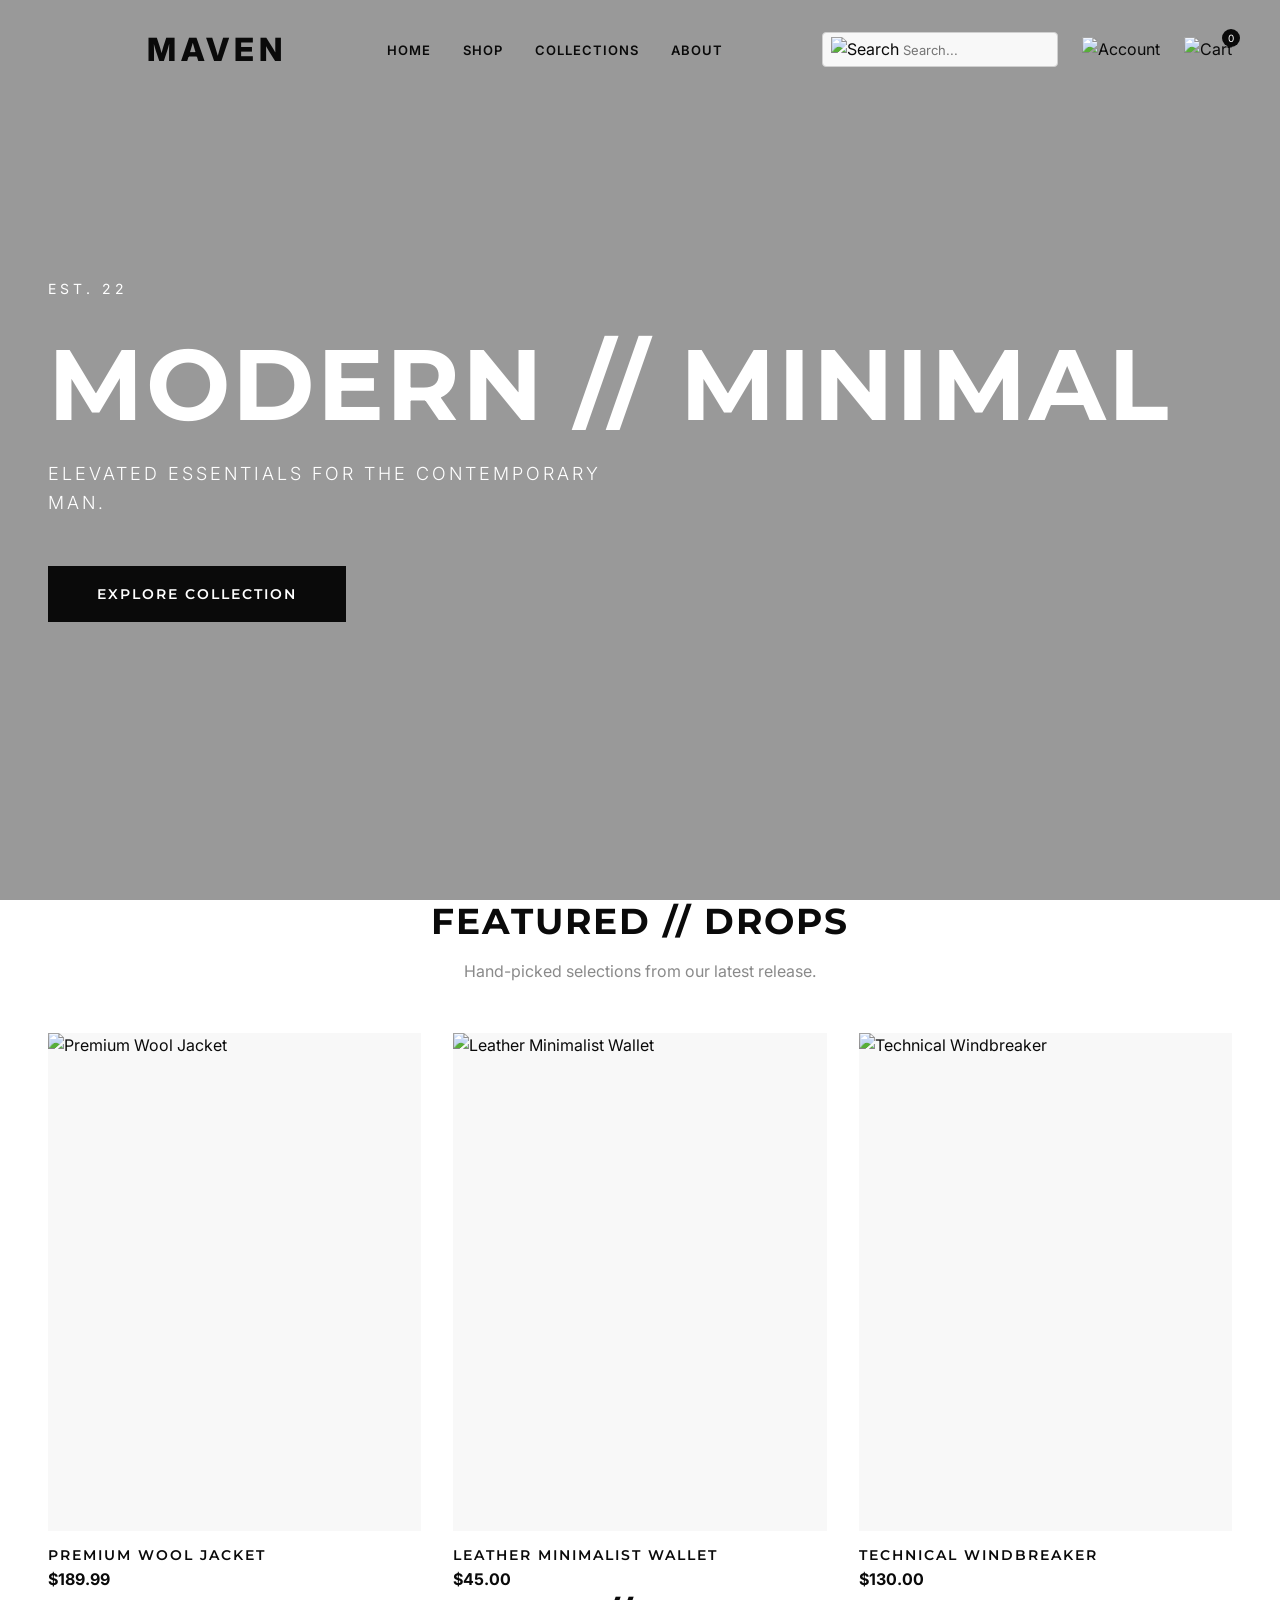
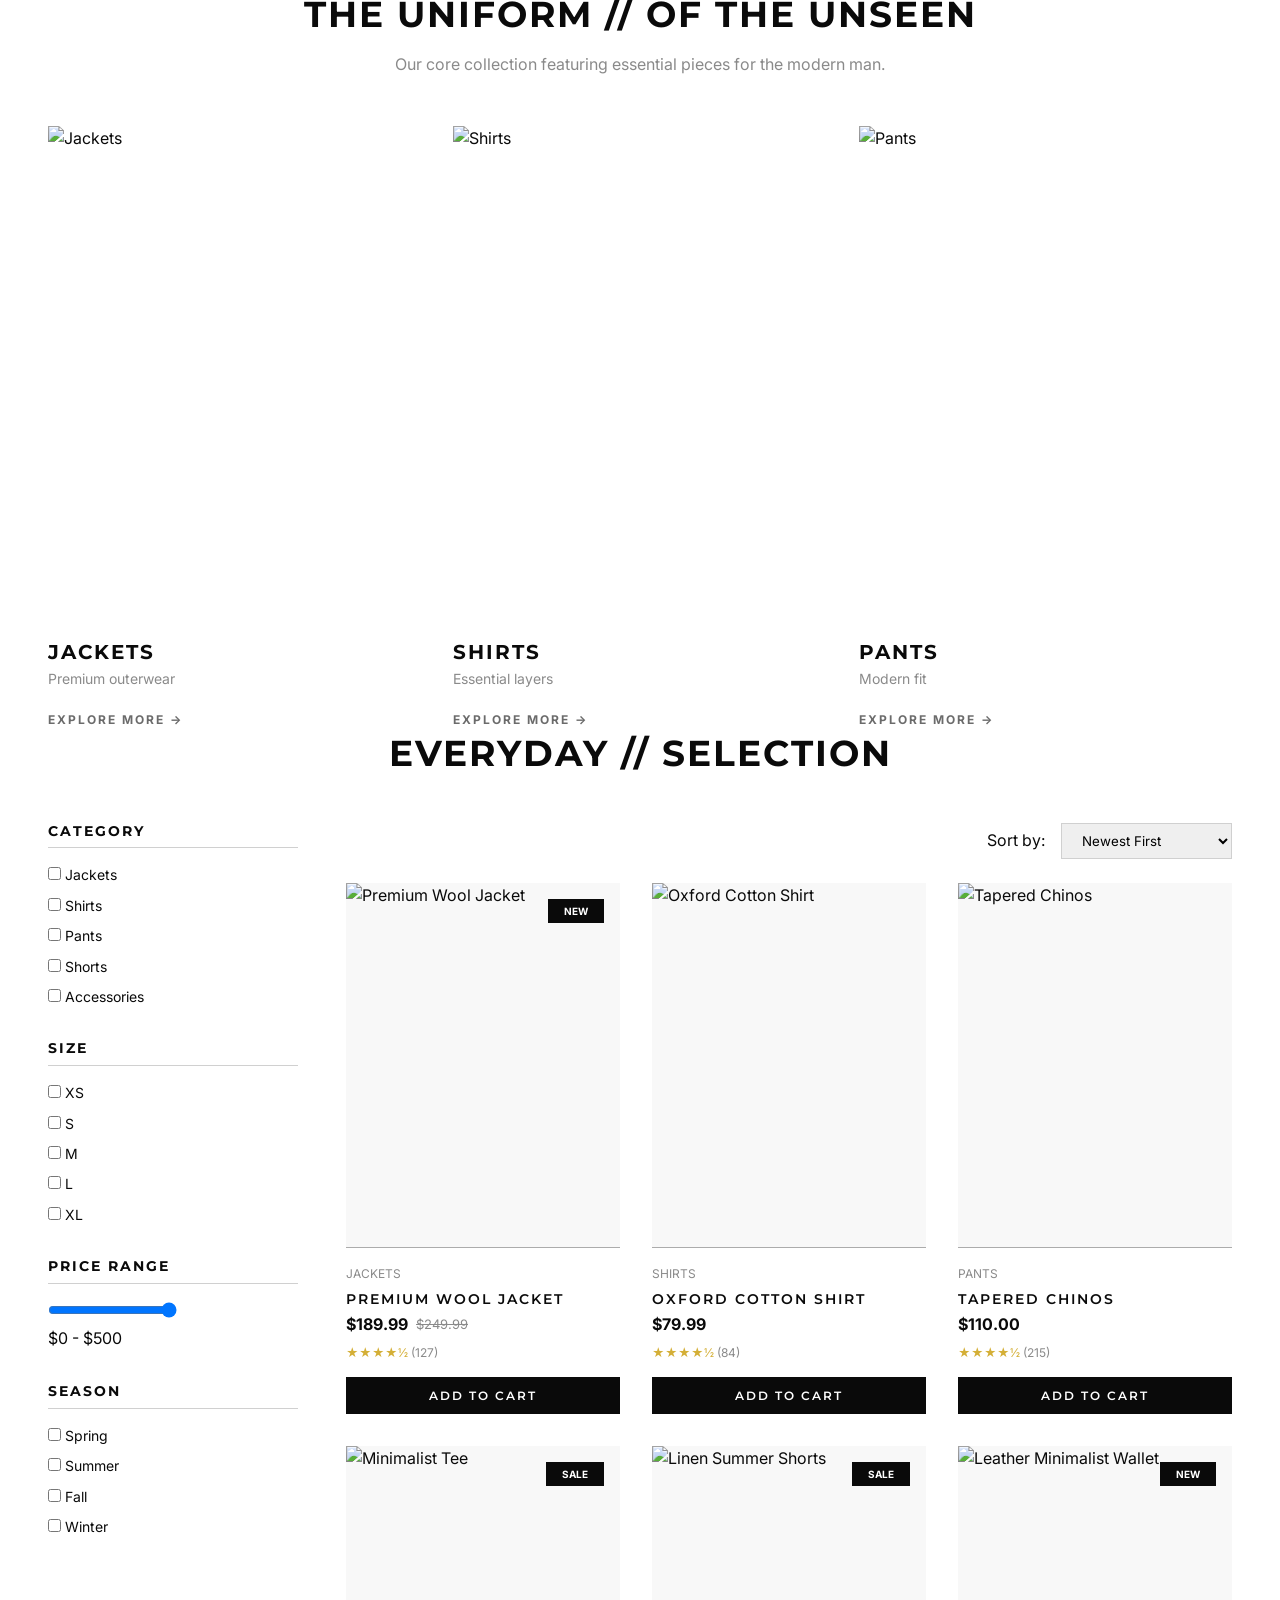
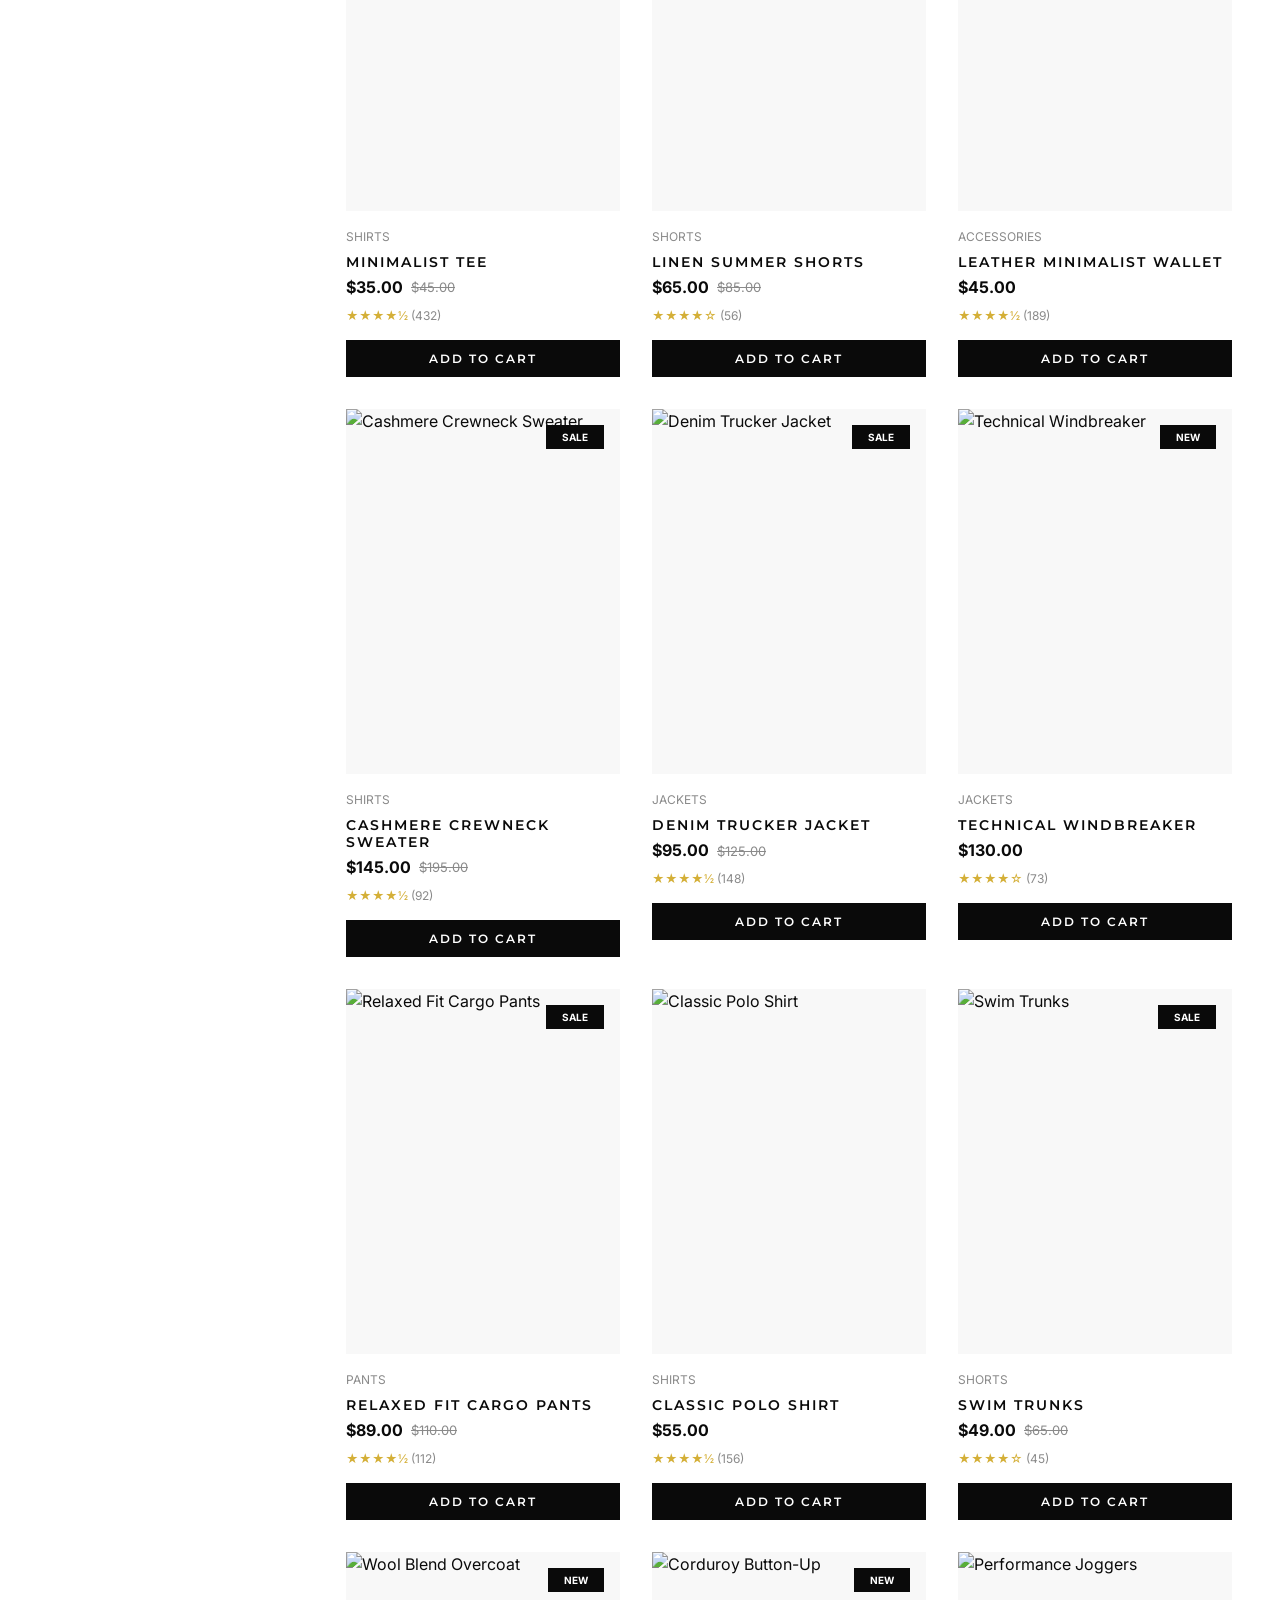
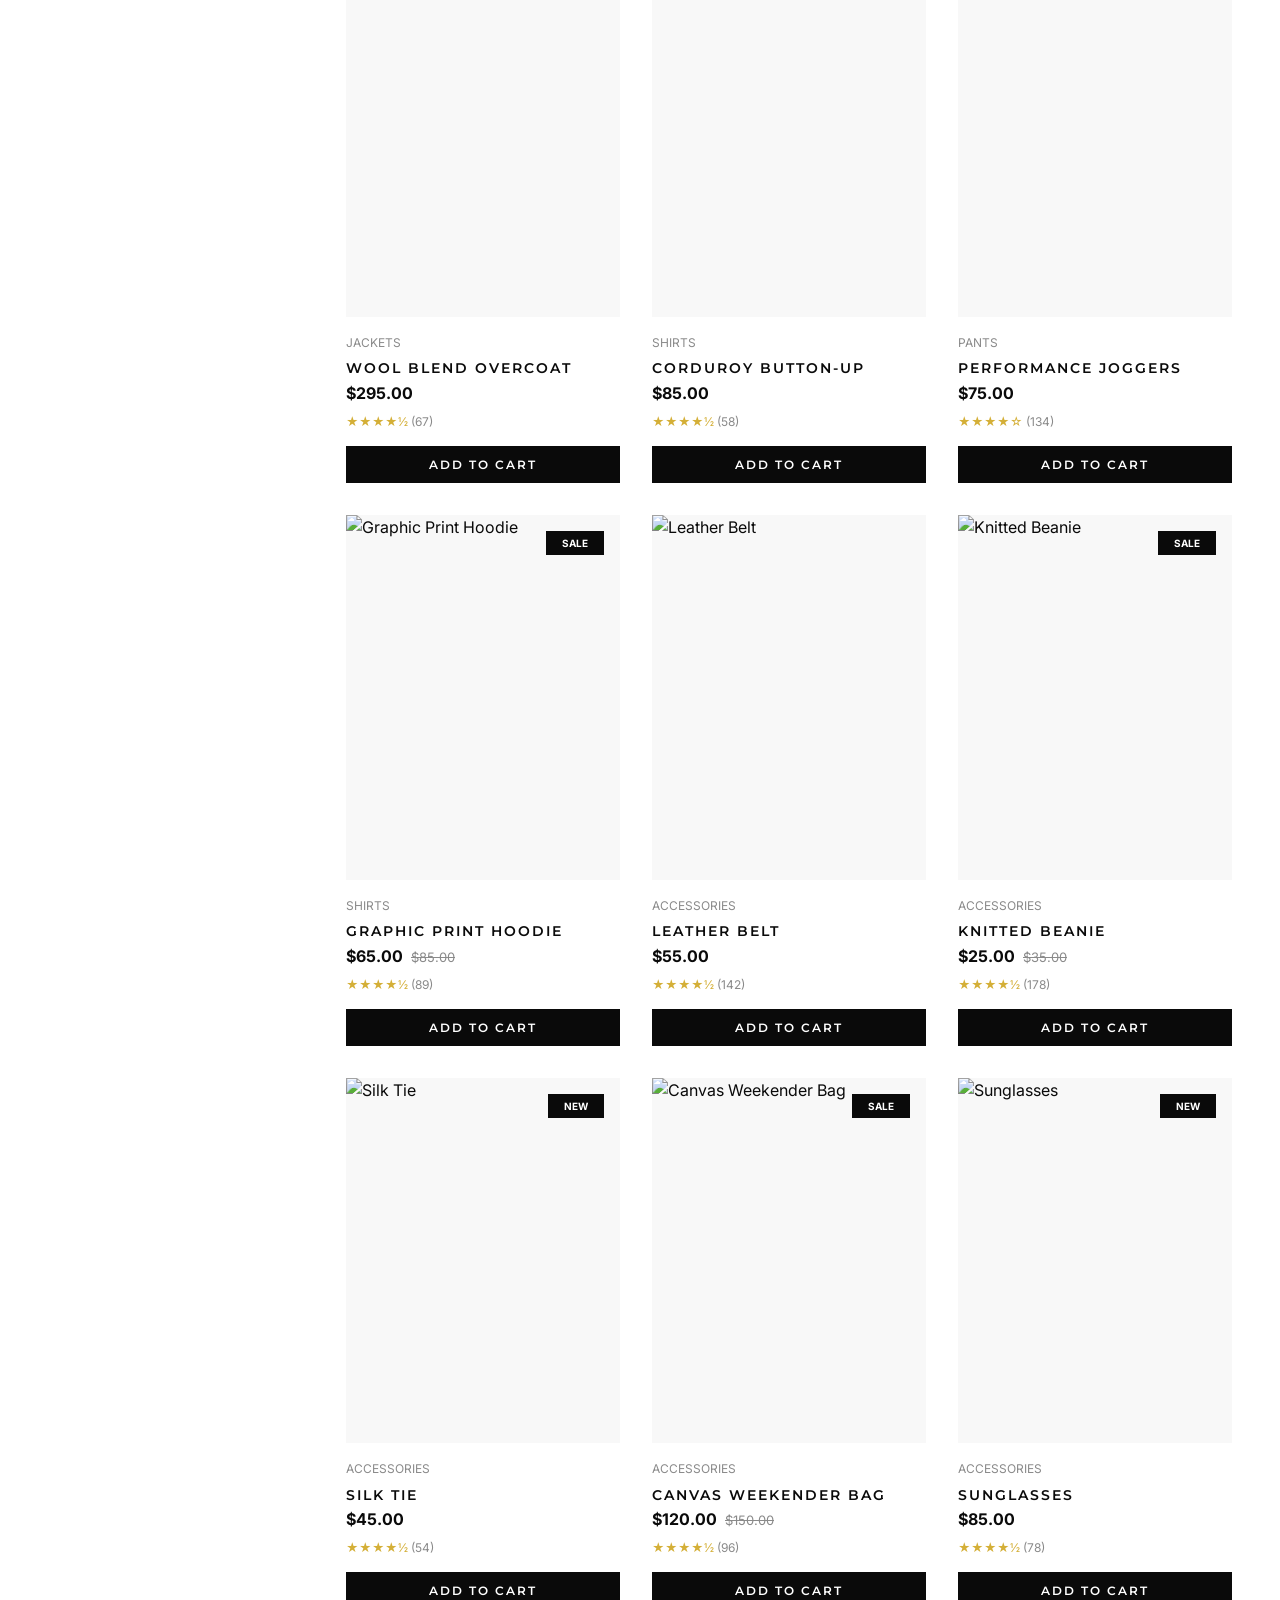
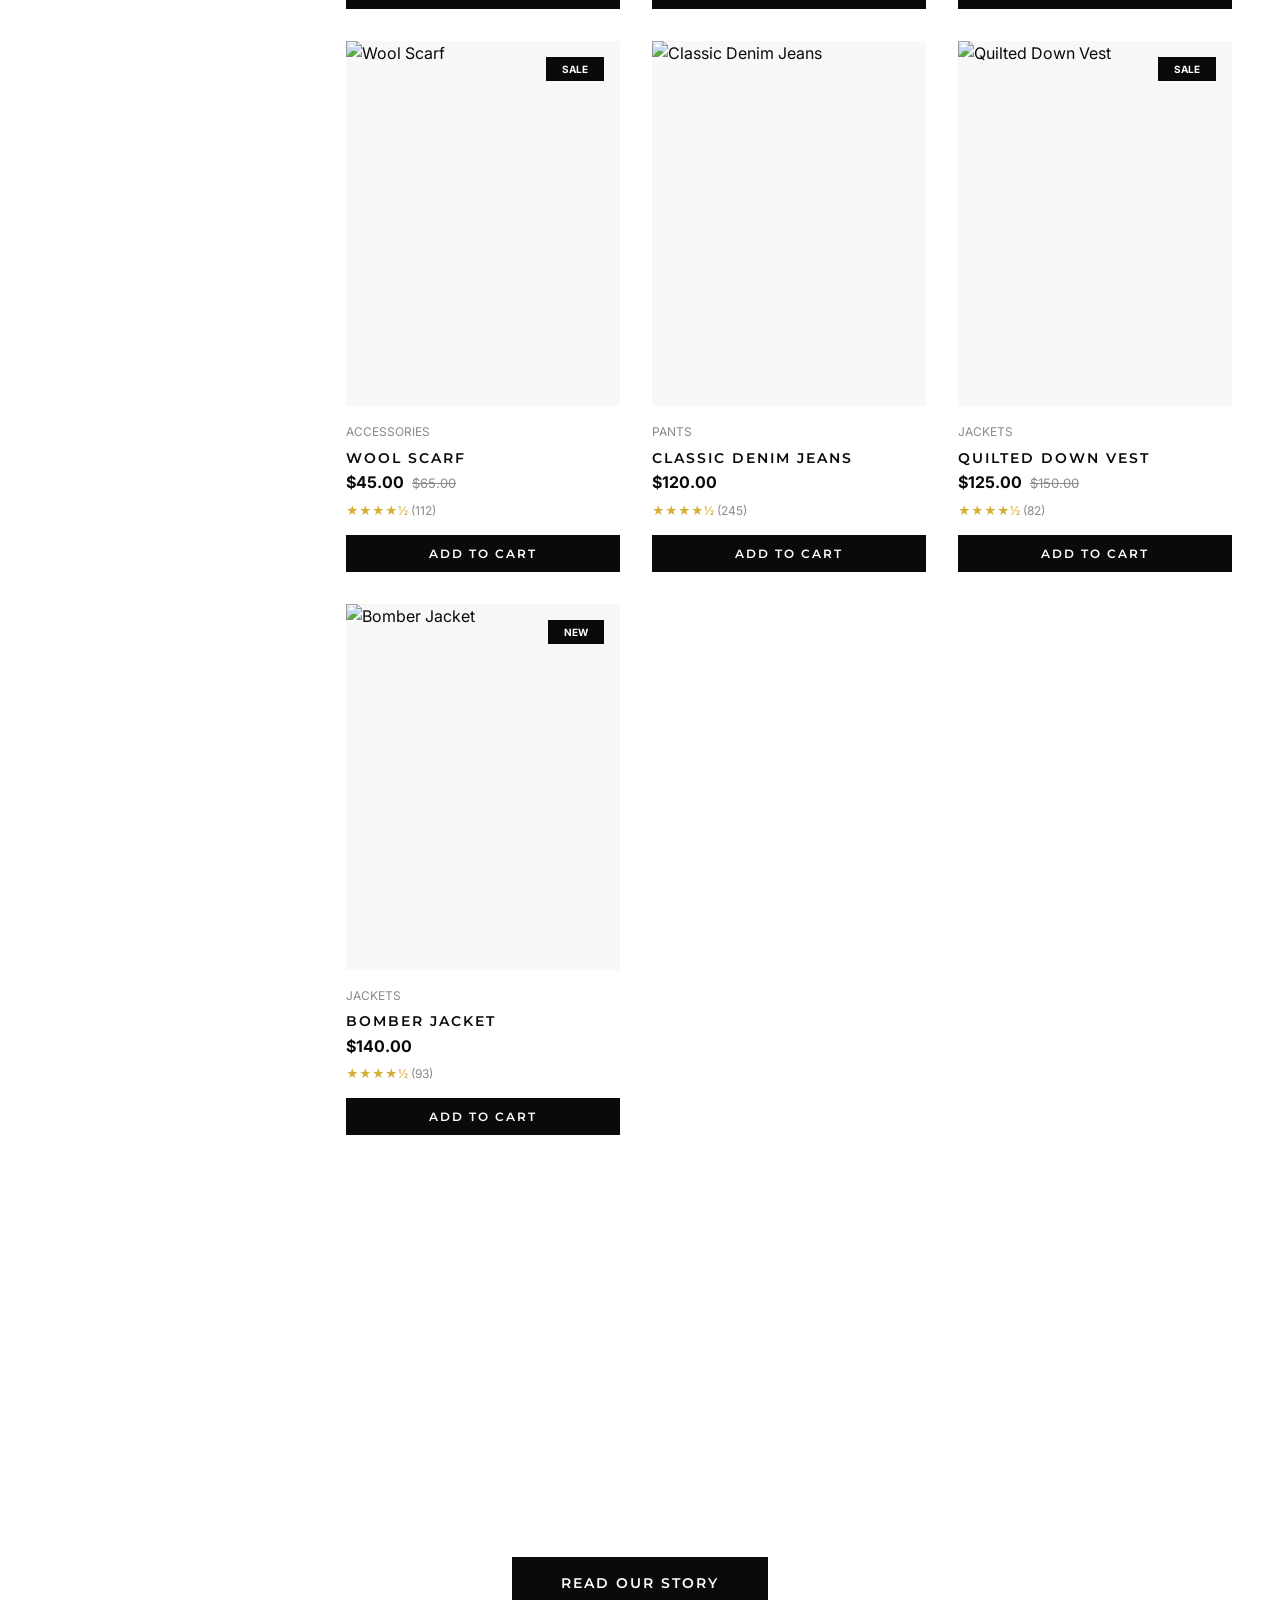
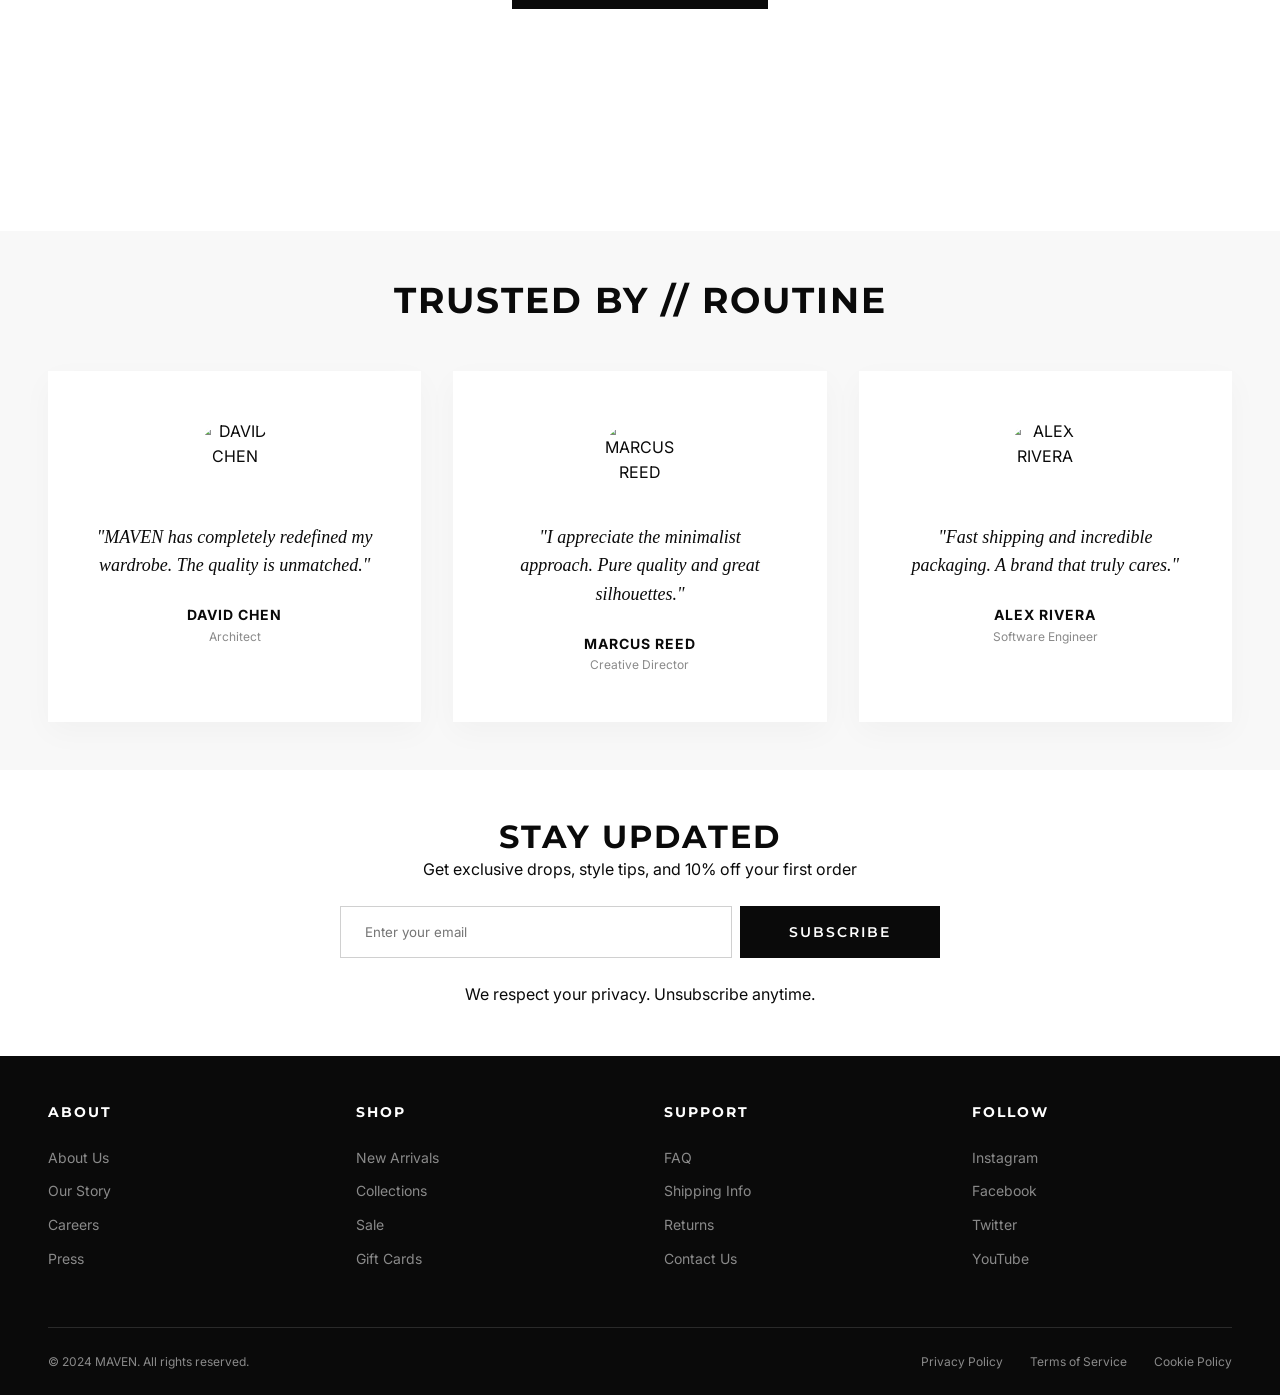
==== commit 42a7963e: "Update website" ====
--- a/index.html
+++ b/index.html
@@ -3,13 +3,17 @@
 <head>
     <meta charset="UTF-8">
     <meta name="viewport" content="width=device-width, initial-scale=1.0">
+    <meta name="description" content="MAVEN - Premium modern menswear. Elevated essentials for the contemporary man. Shop our curated collection of jackets, shirts, and accessories.">
+    <meta property="og:title" content="MAVEN | Modern Men's Fashion">
+    <meta property="og:description" content="Elevated essentials for the contemporary man. Modern design, premium quality.">
+    <meta property="og:type" content="website">
     <title>MAVEN | Modern Men's Fashion</title>
     <link rel="stylesheet" href="style.css">
 </head>
 <body>
     <header class="header">
         <div class="container nav-container">
-            <div class="mobile-menu-btn">
+            <div class="mobile-menu-btn" id="mobileMenuBtn">
                 <span></span>
                 <span></span>
                 <span></span>
@@ -17,20 +21,23 @@
             <div class="logo">
                 <a href="index.html">MAVEN</a>
             </div>
-            <nav class="main-nav">
+            <nav class="main-nav" id="mainNav">
                 <ul>
                     <li><a href="index.html">HOME</a></li>
-                    <li><a href="#">SHOP</a></li>
-                    <li><a href="#">COLLECTIONS</a></li>
-                    <li><a href="#">NEW ARRIVALS</a></li>
-                    <li><a href="#">ABOUT</a></li>
-                    <li><a href="#">CONTACT</a></li>
+                    <li><a href="#shop">SHOP</a></li>
+                    <li><a href="#categories">COLLECTIONS</a></li>
+                    <li><a href="#philosophy">ABOUT</a></li>
                 </ul>
             </nav>
             <div class="header-icons">
-                <a href="#" class="icon search-icon"><img src="https://img.icons8.com/material-outlined/24/000000/search--v1.png" alt="Search"></a>
-                <a href="#" class="icon account-icon"><img src="https://img.icons8.com/material-outlined/24/000000/user-male-circle.png" alt="Account"></a>
-                <a href="#" class="icon cart-icon">
+                <div class="search-container">
+                    <img src="https://img.icons8.com/material-outlined/20/000000/search--v1.png" alt="Search">
+                    <input type="text" id="searchInput" placeholder="Search...">
+                </div>
+                <a href="account.html" class="icon account-icon" aria-label="Account">
+                    <img src="https://img.icons8.com/material-outlined/24/000000/user-male-circle.png" alt="Account">
+                </a>
+                <a href="cart.html" class="icon cart-icon" aria-label="Cart">
                     <img src="https://img.icons8.com/material-outlined/24/000000/shopping-cart.png" alt="Cart">
                     <span class="cart-count">0</span>
                 </a>
@@ -38,345 +45,182 @@
         </div>
     </header>
 
-    <section class="hero">
-        <div class="hero-image" style="background-image: url('https://images.unsplash.com/photo-1490367532201-b9bc1dc483f6?q=80&w=2070&auto=format&fit=crop')">
+    <main>
+        <section class="hero">
+            <div class="hero-image" style="background-image: url('https://images.unsplash.com/photo-1490367532201-b9bc1dc483f6?q=80&w=2070&auto=format&fit=crop')">
+            </div>
+            <div class="hero-overlay"></div>
+            <div class="hero-content">
+                <div class="container">
+                    <span class="est fade-in">EST. 22</span>
+                    <h1 class="fade-in">MODERN // MINIMAL</h1>
+                    <p class="subheadline fade-in">ELEVATED ESSENTIALS FOR THE CONTEMPORARY MAN.</p>
+                    <a href="#shop" class="btn btn-primary fade-in">EXPLORE COLLECTION</a>
+                </div>
+            </div>
+        </section>
+
+        <section class="featured-collection" id="featured">
+            <div class="container">
+                <div class="section-title">
+                    <h2>FEATURED // DROPS</h2>
+                    <p>Hand-picked selections from our latest release.</p>
+                </div>
+                <div class="featured-grid">
+                    <!-- Featured items will be injected by JS or hardcoded for now -->
+                </div>
+            </div>
+        </section>
+
+        <section class="categories" id="categories">
+            <div class="container">
+                <div class="section-title">
+                    <h2>THE UNIFORM // OF THE UNSEEN</h2>
+                    <p>Our core collection featuring essential pieces for the modern man.</p>
+                </div>
+                <div class="categories-grid">
+                    <div class="category-card">
+                        <div class="category-image">
+                            <img src="https://images.unsplash.com/photo-1551028719-00167b16eac5?q=80&w=1935&auto=format&fit=crop" alt="Jackets">
+                        </div>
+                        <div class="category-info">
+                            <h3>JACKETS</h3>
+                            <p>Premium outerwear</p>
+                            <a href="#" class="explore-link">EXPLORE MORE →</a>
+                        </div>
+                    </div>
+                    <div class="category-card">
+                        <div class="category-image">
+                            <img src="https://images.unsplash.com/photo-1621072156002-e2fcced0b170?q=80&w=1974&auto=format&fit=crop" alt="Shirts">
+                        </div>
+                        <div class="category-info">
+                            <h3>SHIRTS</h3>
+                            <p>Essential layers</p>
+                            <a href="#" class="explore-link">EXPLORE MORE →</a>
+                        </div>
+                    </div>
+                    <div class="category-card">
+                        <div class="category-image">
+                            <img src="https://images.unsplash.com/photo-1473966968600-fa804b86d30b?q=80&w=1974&auto=format&fit=crop" alt="Pants">
+                        </div>
+                        <div class="category-info">
+                            <h3>PANTS</h3>
+                            <p>Modern fit</p>
+                            <a href="#" class="explore-link">EXPLORE MORE →</a>
+                        </div>
+                    </div>
+                </div>
+            </div>
+        </section>
+
+        <section class="shop-section" id="shop">
+            <div class="container">
+                <div class="section-title">
+                    <h2>EVERYDAY // SELECTION</h2>
+                </div>
+                <div class="showcase-container">
+                    <aside class="filters-sidebar">
+                        <div class="filter-group">
+                            <h4>CATEGORY</h4>
+                            <div class="filter-options" id="categoryFilters">
+                                <label><input type="checkbox" value="Jackets"> Jackets</label>
+                                <label><input type="checkbox" value="Shirts"> Shirts</label>
+                                <label><input type="checkbox" value="Pants"> Pants</label>
+                                <label><input type="checkbox" value="Shorts"> Shorts</label>
+                                <label><input type="checkbox" value="Accessories"> Accessories</label>
+                            </div>
+                        </div>
+
+                        <div class="filter-group">
+                            <h4>SIZE</h4>
+                            <div class="filter-options" id="sizeFilters">
+                                <label><input type="checkbox" value="XS"> XS</label>
+                                <label><input type="checkbox" value="S"> S</label>
+                                <label><input type="checkbox" value="M"> M</label>
+                                <label><input type="checkbox" value="L"> L</label>
+                                <label><input type="checkbox" value="XL"> XL</label>
+                            </div>
+                        </div>
+
+                        <div class="filter-group">
+                            <h4>PRICE RANGE</h4>
+                            <input type="range" id="priceRange" min="0" max="500" step="10" value="500">
+                            <p id="priceLabel">$0 - $500</p>
+                        </div>
+
+                        <div class="filter-group">
+                            <h4>SEASON</h4>
+                            <div class="filter-options" id="seasonFilters">
+                                <label><input type="checkbox" value="Spring"> Spring</label>
+                                <label><input type="checkbox" value="Summer"> Summer</label>
+                                <label><input type="checkbox" value="Fall"> Fall</label>
+                                <label><input type="checkbox" value="Winter"> Winter</label>
+                            </div>
+                        </div>
+                    </aside>
+
+                    <div class="product-main">
+                        <div class="sort-options">
+                            <label for="sortSelect">Sort by:</label>
+                            <select id="sortSelect">
+                                <option value="newest">Newest First</option>
+                                <option value="price-low">Price: Low to High</option>
+                                <option value="price-high">Price: High to Low</option>
+                                <option value="rating">Highest Rated</option>
+                            </select>
+                        </div>
+
+                        <div class="product-grid" id="mainProductGrid">
+                            <!-- Products will be injected by JS -->
+                        </div>
+                    </div>
+                </div>
+            </div>
+        </section>
+
+        <section class="philosophy-section" id="philosophy">
+            <div class="philosophy-overlay"></div>
+            <div class="philosophy-content">
+                <div class="container">
+                    <h2>QUIET // DESIGN</h2>
+                    <p>We believe in the power of simplicity. Our designs speak through quality, not noise. Every stitch is intentional, every fabric is chosen for its longevity and feel.</p>
+                    <button class="btn btn-primary">READ OUR STORY</button>
+                </div>
+            </div>
+        </section>
+
+        <section class="testimonials">
+            <div class="container">
+                <div class="section-title">
+                    <h2>TRUSTED BY // ROUTINE</h2>
+                </div>
+                <div class="testimonials-grid" id="testimonialGrid">
+                    <!-- Testimonials -->
+                </div>
+            </div>
+        </section>
+
+        <section class="newsletter-section">
+            <div class="container">
+                <div class="newsletter-container">
+                    <h3>STAY UPDATED</h3>
+                    <p>Get exclusive drops, style tips, and 10% off your first order</p>
+                    <form class="newsletter-form">
+                        <input type="email" placeholder="Enter your email" required>
+                        <button type="submit" class="btn btn-primary">SUBSCRIBE</button>
+                    </form>
+                    <p class="privacy-text">We respect your privacy. Unsubscribe anytime.</p>
+                </div>
+            </div>
+        </section>
+    </main>
+
+    <div id="quickViewModal" class="modal">
+        <div class="modal-content">
+            <span class="close-modal">&times;</span>
+            <div id="quickViewBody"></div>
         </div>
-        <div class="hero-overlay"></div>
-        <div class="hero-content">
-            <div class="container">
-                <span class="est">EST. 22</span>
-                <h1>MODERN // MINIMAL</h1>
-                <p class="subheadline">ELEVATED ESSENTIALS FOR THE CONTEMPORARY MAN.</p>
-                <a href="#" class="btn btn-primary">EXPLORE</a>
-            </div>
-        </div>
-    </section>
-
-    <section class="featured-collection">
-        <div class="container">
-            <div class="featured-grid">
-                <div class="featured-item large">
-                    <img src="https://images.unsplash.com/photo-1591047139829-d91aecb6caea?q=80&w=1936&auto=format&fit=crop" alt="Premium Outerwear">
-                    <div class="item-info">
-                        <h3>PREMIUM OUTERWEAR</h3>
-                        <p>$199.00 - $450.00</p>
-                        <a href="#" class="btn btn-outline">EXPLORE</a>
-                    </div>
-                </div>
-                <div class="featured-item">
-                    <img src="https://images.unsplash.com/photo-1552374196-1ab2a1c593e8?q=80&w=1974&auto=format&fit=crop" alt="The White Series">
-                    <div class="item-info">
-                        <h3>THE WHITE SERIES</h3>
-                        <p>$45.00 - $120.00</p>
-                        <a href="#" class="btn btn-outline">VIEW</a>
-                    </div>
-                </div>
-                <div class="featured-item">
-                    <img src="https://images.unsplash.com/photo-1516826957135-700dedea698c?q=80&w=1974&auto=format&fit=crop" alt="Signature Pants">
-                    <div class="item-info">
-                        <h3>SIGNATURE PANTS</h3>
-                        <p>$89.00 - $180.00</p>
-                        <a href="#" class="btn btn-outline">VIEW</a>
-                    </div>
-                </div>
-            </div>
-        </div>
-    </section>
-
-    <section class="categories">
-        <div class="container">
-            <div class="section-title">
-                <h2>THE UNIFORM // OF THE UNSEEN</h2>
-                <p>Our core collection featuring essential pieces for the modern man</p>
-            </div>
-            <div class="categories-grid">
-                <div class="category-card">
-                    <div class="category-image">
-                        <img src="https://images.unsplash.com/photo-1551028719-00167b16eac5?q=80&w=1935&auto=format&fit=crop" alt="Jackets">
-                    </div>
-                    <div class="category-info">
-                        <h3>JACKETS</h3>
-                        <p>Premium outerwear</p>
-                        <a href="#" class="explore-link">EXPLORE MORE →</a>
-                    </div>
-                </div>
-                <div class="category-card">
-                    <div class="category-image">
-                        <img src="https://images.unsplash.com/photo-1621072156002-e2fcced0b170?q=80&w=1974&auto=format&fit=crop" alt="Shirts">
-                    </div>
-                    <div class="category-info">
-                        <h3>SHIRTS</h3>
-                        <p>Essential layers</p>
-                        <a href="#" class="explore-link">EXPLORE MORE →</a>
-                    </div>
-                </div>
-                <div class="category-card">
-                    <div class="category-image">
-                        <img src="https://images.unsplash.com/photo-1473966968600-fa804b86d30b?q=80&w=1974&auto=format&fit=crop" alt="Pants">
-                    </div>
-                    <div class="category-info">
-                        <h3>PANTS</h3>
-                        <p>Modern fit</p>
-                        <a href="#" class="explore-link">EXPLORE MORE →</a>
-                    </div>
-                </div>
-                <div class="category-card">
-                    <div class="category-image">
-                        <img src="https://images.unsplash.com/photo-1591195853828-11db59a44f6b?q=80&w=2070&auto=format&fit=crop" alt="Shorts">
-                    </div>
-                    <div class="category-info">
-                        <h3>SHORTS</h3>
-                        <p>Summer essentials</p>
-                        <a href="#" class="explore-link">EXPLORE MORE →</a>
-                    </div>
-                </div>
-                <div class="category-card">
-                    <div class="category-image">
-                        <img src="https://images.unsplash.com/photo-1511499767150-a48a237f0083?q=80&w=2080&auto=format&fit=crop" alt="Accessories">
-                    </div>
-                    <div class="category-info">
-                        <h3>ACCESSORIES</h3>
-                        <p>Finishing touches</p>
-                        <a href="#" class="explore-link">EXPLORE MORE →</a>
-                    </div>
-                </div>
-                <div class="category-card">
-                    <div class="category-image">
-                        <img src="https://images.unsplash.com/photo-1549298916-b41d501d3772?q=80&w=2012&auto=format&fit=crop" alt="Footwear">
-                    </div>
-                    <div class="category-info">
-                        <h3>FOOTWEAR</h3>
-                        <p>Step forward</p>
-                        <a href="#" class="explore-link">EXPLORE MORE →</a>
-                    </div>
-                </div>
-            </div>
-        </div>
-    </section>
-
-    <section class="lookbook-section">
-        <div class="lookbook-image">
-            <img src="https://images.unsplash.com/photo-1534030347209-467a5b0ad3e6?q=80&w=1974&auto=format&fit=crop" alt="Campaign">
-        </div>
-        <div class="lookbook-overlay">
-            <div class="container">
-                <div class="lookbook-content">
-                    <h2>ARCHIVED // MOTION</h2>
-                    <p>Capturing the essence of movement through still form. Our latest campaign explores the intersection of functionality and high-end aesthetics in the urban landscape.</p>
-                    <button class="btn btn-primary">WATCH CAMPAIGN</button>
-                </div>
-            </div>
-        </div>
-    </section>
-
-    <section class="product-showcase">
-        <div class="container">
-            <div class="section-title">
-                <h2>EVERYDAY // SELECTION</h2>
-            </div>
-
-            <div class="showcase-container">
-                <aside class="filters-sidebar">
-                    <div class="filter-group">
-                        <h4>CATEGORY</h4>
-                        <label><input type="checkbox"> Jackets</label>
-                        <label><input type="checkbox"> Shirts</label>
-                        <label><input type="checkbox"> Pants</label>
-                        <label><input type="checkbox"> Shorts</label>
-                        <label><input type="checkbox"> Accessories</label>
-                    </div>
-
-                    <div class="filter-group">
-                        <h4>SIZE</h4>
-                        <label><input type="checkbox"> XS</label>
-                        <label><input type="checkbox"> S</label>
-                        <label><input type="checkbox"> M</label>
-                        <label><input type="checkbox"> L</label>
-                        <label><input type="checkbox"> XL</label>
-                    </div>
-
-                    <div class="filter-group">
-                        <h4>PRICE RANGE</h4>
-                        <input type="range" min="0" max="500">
-                        <p>$0 - $500</p>
-                    </div>
-
-                    <div class="filter-group">
-                        <h4>SEASON</h4>
-                        <label><input type="checkbox"> Summer Wear</label>
-                        <label><input type="checkbox"> Winter Wear</label>
-                        <label><input type="checkbox"> All-Year</label>
-                    </div>
-                </aside>
-
-                <main class="product-main">
-                    <div class="sort-options">
-                        <label>Sort by:</label>
-                        <select>
-                            <option>Newest First</option>
-                            <option>Price: Low to High</option>
-                            <option>Price: High to Low</option>
-                            <option>Best Sellers</option>
-                        </select>
-                    </div>
-
-                    <div class="product-grid">
-                        <div class="product-card">
-                            <div class="product-image-container">
-                                <a href="product.html">
-                                    <img src="https://images.unsplash.com/photo-1550246140-5119ae4790b8?q=80&w=2070&auto=format&fit=crop" alt="Premium Wool Jacket">
-                                </a>
-                                <div class="product-badge">NEW</div>
-                            </div>
-                            <div class="product-info">
-                                <h4 class="product-name">Premium Wool Jacket</h4>
-                                <p class="product-category">Jackets</p>
-                                <div class="product-price">
-                                    <span class="price">$189.99</span>
-                                    <span class="original-price">$249.99</span>
-                                </div>
-                                <div class="product-colors">
-                                    <span class="color-dot" style="background: black;"></span>
-                                    <span class="color-dot" style="background: #4a4a4a;"></span>
-                                    <span class="color-dot" style="background: #8B4513;"></span>
-                                </div>
-                                <button class="add-to-cart-btn">ADD TO CART</button>
-                            </div>
-                        </div>
-
-                        <div class="product-card">
-                            <div class="product-image-container">
-                                <a href="product.html">
-                                    <img src="https://images.unsplash.com/photo-1596755094514-f87e34085b2c?q=80&w=1976&auto=format&fit=crop" alt="Oxford Cotton Shirt">
-                                </a>
-                            </div>
-                            <div class="product-info">
-                                <h4 class="product-name">Oxford Cotton Shirt</h4>
-                                <p class="product-category">Shirts</p>
-                                <div class="product-price">
-                                    <span class="price">$79.99</span>
-                                </div>
-                                <div class="product-colors">
-                                    <span class="color-dot" style="background: white; border: 1px solid #ddd;"></span>
-                                    <span class="color-dot" style="background: #add8e6;"></span>
-                                </div>
-                                <button class="add-to-cart-btn">ADD TO CART</button>
-                            </div>
-                        </div>
-
-                        <div class="product-card">
-                            <div class="product-image-container">
-                                <a href="product.html">
-                                    <img src="https://images.unsplash.com/photo-1541099649105-f69ad21f3246?q=80&w=1974&auto=format&fit=crop" alt="Tapered Chinos">
-                                </a>
-                            </div>
-                            <div class="product-info">
-                                <h4 class="product-name">Tapered Chinos</h4>
-                                <p class="product-category">Pants</p>
-                                <div class="product-price">
-                                    <span class="price">$110.00</span>
-                                </div>
-                                <div class="product-colors">
-                                    <span class="color-dot" style="background: #c2b280;"></span>
-                                    <span class="color-dot" style="background: black;"></span>
-                                    <span class="color-dot" style="background: #000080;"></span>
-                                </div>
-                                <button class="add-to-cart-btn">ADD TO CART</button>
-                            </div>
-                        </div>
-
-                        <div class="product-card">
-                            <div class="product-image-container">
-                                <a href="product.html">
-                                    <img src="https://images.unsplash.com/photo-1562157873-818bc0726f68?q=80&w=2127&auto=format&fit=crop" alt="Minimalist Tee">
-                                </a>
-                                <div class="product-badge">SALE</div>
-                            </div>
-                            <div class="product-info">
-                                <h4 class="product-name">Minimalist Tee</h4>
-                                <p class="product-category">Shirts</p>
-                                <div class="product-price">
-                                    <span class="price">$35.00</span>
-                                    <span class="original-price">$45.00</span>
-                                </div>
-                                <div class="product-colors">
-                                    <span class="color-dot" style="background: black;"></span>
-                                    <span class="color-dot" style="background: white; border: 1px solid #ddd;"></span>
-                                    <span class="color-dot" style="background: gray;"></span>
-                                </div>
-                                <button class="add-to-cart-btn">ADD TO CART</button>
-                            </div>
-                        </div>
-                    </div>
-                </main>
-            </div>
-        </div>
-    </section>
-
-    <section class="testimonials">
-        <div class="container">
-            <div class="section-title">
-                <h2>TRUSTED BY // ROUTINE</h2>
-            </div>
-            <div class="testimonials-grid">
-                <div class="testimonial-card">
-                    <div class="testimonial-image">
-                        <img src="https://images.unsplash.com/photo-1507003211169-0a1dd7228f2d?q=80&w=1974&auto=format&fit=crop" alt="Customer">
-                    </div>
-                    <div class="testimonial-content">
-                        <h4>DAVID CHEN</h4>
-                        <p class="testimonial-text">"MAVEN has completely redefined my wardrobe. The quality of the wool jacket is unmatched, and it fits perfectly into my professional and casual life."</p>
-                        <p class="customer-role">Architect</p>
-                    </div>
-                </div>
-                <div class="testimonial-card">
-                    <div class="testimonial-image">
-                        <img src="https://images.unsplash.com/photo-1500648767791-00dcc994a43e?q=80&w=1974&auto=format&fit=crop" alt="Customer">
-                    </div>
-                    <div class="testimonial-content">
-                        <h4>MARCUS REED</h4>
-                        <p class="testimonial-text">"I appreciate the minimalist approach. No loud logos, just pure quality and great silhouettes. The 'Uniform of the Unseen' is my daily go-to."</p>
-                        <p class="customer-role">Creative Director</p>
-                    </div>
-                </div>
-                <div class="testimonial-card">
-                    <div class="testimonial-image">
-                        <img src="https://images.unsplash.com/photo-1492562080023-ab3db95bfbce?q=80&w=2048&auto=format&fit=crop" alt="Customer">
-                    </div>
-                    <div class="testimonial-content">
-                        <h4>ALEX RIVERA</h4>
-                        <p class="testimonial-text">"Fast shipping and incredible packaging. It's rare to find a brand that cares as much about the experience as they do about the product."</p>
-                        <p class="customer-role">Software Engineer</p>
-                    </div>
-                </div>
-            </div>
-        </div>
-    </section>
-
-    <section class="philosophy-section">
-        <div class="philosophy-overlay"></div>
-        <div class="philosophy-content">
-            <div class="container">
-                <h2>QUIET // DESIGN</h2>
-                <p>We believe in the power of simplicity. Our designs speak through quality, not noise. Every stitch is intentional, every fabric is chosen for its longevity and feel.</p>
-                <button class="btn btn-primary">READ OUR STORY</button>
-            </div>
-        </div>
-    </section>
-
-    <section class="newsletter-section">
-        <div class="container">
-            <div class="newsletter-container">
-                <h3>STAY UPDATED</h3>
-                <p>Get exclusive drops, style tips, and 10% off your first order</p>
-                <form class="newsletter-form">
-                    <input type="email" placeholder="Enter your email" required>
-                    <button type="submit">SUBSCRIBE</button>
-                </form>
-                <p class="privacy-text">We respect your privacy. Unsubscribe anytime.</p>
-            </div>
-        </div>
-    </section>
+    </div>
 
     <footer class="footer">
         <div class="container">
@@ -394,9 +238,9 @@
                 <div class="footer-column">
                     <h4>SHOP</h4>
                     <ul>
-                        <li><a href="#">New Arrivals</a></li>
-                        <li><a href="#">Collections</a></li>
-                        <li><a href="#">Sale</a></li>
+                        <li><a href="#shop">New Arrivals</a></li>
+                        <li><a href="#categories">Collections</a></li>
+                        <li><a href="#shop">Sale</a></li>
                         <li><a href="#">Gift Cards</a></li>
                     </ul>
                 </div>
--- a/style.css
+++ b/style.css
@@ -1,36 +1,64 @@
-@import url('https://fonts.googleapis.com/css2?family=Montserrat:wght@200;300;400;600;700;800&family=Playfair+Display:ital,wght@0,400;0,700;1,400&display=swap');
+@import url('https://fonts.googleapis.com/css2?family=Montserrat:wght@300;400;500;600;700;800&family=Playfair+Display:ital,wght@0,400;0,700;1,400&family=Inter:wght@300;400;500;600;700&display=swap');
 
 :root {
-    --primary-color: #000000;
-    --secondary-color: #ffffff;
-    --accent-color: #333333;
-    --light-gray: #f5f5f5;
-    --medium-gray: #999999;
-    --dark-gray: #1a1a1a;
-    --transition: all 0.3s ease;
-    --font-main: 'Montserrat', sans-serif;
-    --font-heading: 'Montserrat', sans-serif;
+    /* Color Palette */
+    --primary-black: #0a0a0a;
+    --secondary-black: #1a1a1a;
+    --dark-gray: #2a2a2a;
+    --medium-gray: #4a4a4a;
+    --light-gray: #8a8a8a;
+    --border-gray: #d0d0d0;
+    --bg-light: #f8f8f8;
+    --white: #ffffff;
+    --accent-gold: #d4af37;
+    --accent-red: #d32f2f;
+    --success-green: #388e3c;
+
+    /* Typography */
+    --font-heading: 'Montserrat', 'Inter', sans-serif;
+    --font-body: 'Inter', 'Segoe UI', Roboto, 'Helvetica Neue', sans-serif;
+    --font-accent: 'Playfair+Display', serif;
+
+    /* Spacing System (8px base) */
+    --space-xs: 4px;
+    --space-s: 8px;
+    --space-m: 16px;
+    --space-l: 24px;
+    --space-xl: 32px;
+    --space-xxl: 48px;
+
+    /* Transitions */
+    --transition-fast: 0.2s cubic-bezier(0.4, 0, 0.2, 1);
+    --transition-base: 0.3s cubic-bezier(0.4, 0, 0.2, 1);
+
+    /* Container */
     --container-width: 1400px;
 }
 
+/* Base Styles */
 * {
     margin: 0;
     padding: 0;
     box-sizing: border-box;
 }
 
+html {
+    scroll-behavior: smooth;
+}
+
 body {
-    font-family: var(--font-main);
+    font-family: var(--font-body);
+    font-size: 16px;
     line-height: 1.6;
-    color: var(--primary-color);
-    background-color: var(--secondary-color);
+    color: var(--primary-black);
+    background-color: var(--white);
     overflow-x: hidden;
 }
 
 a {
     text-decoration: none;
     color: inherit;
-    transition: var(--transition);
+    transition: var(--transition-base);
 }
 
 ul {
@@ -47,71 +75,85 @@
     font-weight: 700;
     letter-spacing: 2px;
     text-transform: uppercase;
-}
+    line-height: 1.2;
+}
+
+h1 { font-size: 72px; }
+h2 { font-size: 48px; }
+h3 { font-size: 32px; }
+h4 { font-size: 20px; }
 
 .container {
     max-width: var(--container-width);
     margin: 0 auto;
-    padding: 0 40px;
-}
-
+    padding: 0 var(--space-xxl);
+}
+
+/* Components */
 .btn {
-    display: inline-block;
-    padding: 15px 40px;
+    display: inline-flex;
+    align-items: center;
+    justify-content: center;
+    padding: var(--space-m) var(--space-xxl);
+    font-family: var(--font-heading);
     font-size: 14px;
     font-weight: 600;
     letter-spacing: 2px;
     text-transform: uppercase;
     cursor: pointer;
-    border: 1px solid var(--primary-color);
+    border: 1px solid var(--primary-black);
     background: transparent;
-    transition: var(--transition);
+    transition: var(--transition-base);
+    position: relative;
+    overflow: hidden;
+    z-index: 1;
 }
 
 .btn-primary {
-    background: var(--primary-color);
-    color: var(--secondary-color);
-}
-
-.btn-primary:hover {
-    background: #333;
-    border-color: #333;
+    background: var(--primary-black);
+    color: var(--white);
+}
+
+.btn-primary::before {
+    content: '';
+    position: absolute;
+    top: 0;
+    left: -100%;
+    width: 100%;
+    height: 100%;
+    background: var(--medium-gray);
+    transition: var(--transition-base);
+    z-index: -1;
+}
+
+.btn-primary:hover::before {
+    left: 0;
 }
 
 .btn-outline {
     background: transparent;
-    color: var(--primary-color);
+    color: var(--primary-black);
 }
 
 .btn-outline:hover {
-    background: var(--primary-color);
-    color: var(--secondary-color);
-}
-
-section {
-    padding: 100px 0;
+    background: var(--primary-black);
+    color: var(--white);
 }
 
 .section-title {
     text-align: center;
-    margin-bottom: 60px;
+    margin-bottom: var(--space-xxl);
 }
 
 .section-title h2 {
     font-size: 36px;
-    position: relative;
-    padding-bottom: 20px;
-}
-
-.section-title h2::after {
-    content: '';
-    position: absolute;
-    bottom: 0;
-    left: 50%;
-    transform: translateX(-50%);
-    width: 60px;
-    height: 2px;
-    background: var(--primary-color);
+    margin-bottom: var(--space-m);
+}
+
+.section-title p {
+    color: var(--light-gray);
+    max-width: 600px;
+    margin: 0 auto;
 }
 
 /* Header */
@@ -122,27 +164,14 @@
     width: 100%;
     z-index: 1000;
     background: transparent;
-    padding: 20px 0;
-    transition: var(--transition);
-}
-
-.header:not(.scrolled) .logo a,
-.header:not(.scrolled) .main-nav ul li a {
-    color: var(--secondary-color);
-}
-
-.header:not(.scrolled) .icon img {
-    filter: invert(1);
-}
-
-.header:not(.scrolled) .mobile-menu-btn span {
-    background: var(--secondary-color);
+    padding: var(--space-l) 0;
+    transition: var(--transition-base);
 }
 
 .header.scrolled {
-    background: var(--secondary-color);
-    padding: 10px 0;
-    box-shadow: 0 2px 10px rgba(0,0,0,0.1);
+    background: var(--white);
+    padding: var(--space-m) 0;
+    box-shadow: 0 2px 20px rgba(0,0,0,0.05);
 }
 
 .nav-container {
@@ -159,60 +188,68 @@
 
 .main-nav ul {
     display: flex;
-    gap: 30px;
+    gap: var(--space-xl);
 }
 
 .main-nav ul li a {
     font-size: 13px;
     font-weight: 600;
     letter-spacing: 1px;
+    color: inherit;
 }
 
 .header-icons {
     display: flex;
     align-items: center;
-    gap: 20px;
+    gap: var(--space-l);
+}
+
+.search-container {
+    display: flex;
+    align-items: center;
+    background: var(--bg-light);
+    padding: var(--space-xs) var(--space-s);
+    border-radius: 4px;
+    border: 1px solid var(--border-gray);
+}
+
+.search-container input {
+    border: none;
+    background: transparent;
+    padding: var(--space-xs);
+    font-size: 13px;
+    width: 150px;
+    outline: none;
+    font-family: var(--font-body);
 }
 
 .icon {
     position: relative;
+    display: flex;
+    align-items: center;
 }
 
 .cart-count {
     position: absolute;
     top: -8px;
     right: -8px;
-    background: var(--primary-color);
-    color: var(--secondary-color);
+    background: var(--primary-black);
+    color: var(--white);
     font-size: 10px;
-    width: 16px;
-    height: 16px;
+    width: 18px;
+    height: 18px;
     border-radius: 50%;
     display: flex;
     align-items: center;
     justify-content: center;
-}
-
-.mobile-menu-btn {
-    display: none;
-    flex-direction: column;
-    gap: 5px;
-    cursor: pointer;
-}
-
-.mobile-menu-btn span {
-    width: 25px;
-    height: 2px;
-    background: var(--primary-color);
 }
 
 /* Hero Section */
 .hero {
-    height: 90vh;
+    height: 100vh;
     position: relative;
     display: flex;
     align-items: center;
-    padding: 0;
     overflow: hidden;
 }
 
@@ -224,9 +261,8 @@
     height: 100%;
     background-size: cover;
     background-position: center;
-    background-attachment: fixed;
-    transform: scale(1.1);
-    transition: transform 5s ease;
+    transform: scale(1.05);
+    transition: transform 10s ease;
 }
 
 .hero:hover .hero-image {
@@ -239,140 +275,89 @@
     left: 0;
     width: 100%;
     height: 100%;
-    background: rgba(0, 0, 0, 0.5);
+    background: rgba(0, 0, 0, 0.4);
 }
 
 .hero-content {
     position: relative;
     z-index: 10;
-    color: var(--secondary-color);
-    width: 100%;
+    color: var(--white);
+    width: 100%;
+}
+
+.hero-content .est {
+    display: block;
+    font-size: 14px;
+    margin-bottom: var(--space-l);
+    letter-spacing: 4px;
 }
 
 .hero-content h1 {
     font-size: 100px;
-    line-height: 1;
-    margin-bottom: 20px;
-    font-weight: 800;
+    margin-bottom: var(--space-m);
 }
 
 .hero-content .subheadline {
     font-size: 18px;
     letter-spacing: 3px;
-    margin-bottom: 40px;
+    margin-bottom: var(--space-xxl);
     font-weight: 300;
     max-width: 600px;
-}
-
-.hero-content .est {
-    display: block;
-    font-size: 14px;
-    margin-bottom: 20px;
-    letter-spacing: 4px;
-}
-
-.hero-content .btn-primary {
-    background: var(--secondary-color);
-    color: var(--primary-color);
-    border-color: var(--secondary-color);
-}
-
-.hero-content .btn-primary:hover {
-    background: transparent;
-    color: var(--secondary-color);
 }
 
 /* Featured Collection */
 .featured-grid {
     display: grid;
-    grid-template-columns: 1fr 1fr;
-    grid-template-rows: 1fr 1fr;
-    gap: 30px;
-    height: 800px;
-}
-
-.featured-item {
-    position: relative;
-    overflow: hidden;
-}
-
-.featured-item.large {
-    grid-row: span 2;
-}
-
-.featured-item img {
-    width: 100%;
-    height: 100%;
-    object-fit: cover;
-    transition: transform 0.5s ease;
-}
-
-.featured-item:hover img {
-    transform: scale(1.05);
-}
-
-.featured-item .item-info {
-    position: absolute;
-    bottom: 40px;
-    left: 40px;
-    color: var(--secondary-color);
-    z-index: 2;
-}
-
-.featured-item .item-info h3 {
-    font-size: 24px;
-    margin-bottom: 10px;
-}
-
-.featured-item .item-info p {
-    font-size: 14px;
-    margin-bottom: 20px;
-    letter-spacing: 2px;
-}
-
-.featured-item::after {
-    content: '';
-    position: absolute;
-    top: 0;
-    left: 0;
-    width: 100%;
-    height: 100%;
-    background: linear-gradient(to bottom, transparent 60%, rgba(0,0,0,0.7));
-}
-
-.featured-item .btn-outline {
-    border-color: var(--secondary-color);
-    color: var(--secondary-color);
-}
-
-.featured-item .btn-outline:hover {
-    background: var(--secondary-color);
-    color: var(--primary-color);
+    grid-template-columns: repeat(3, 1fr);
+    gap: var(--space-xl);
+    margin-top: var(--space-xxl);
 }
 
 /* Categories Section */
 .categories-grid {
     display: grid;
     grid-template-columns: repeat(3, 1fr);
-    gap: 30px;
+    gap: var(--space-xl);
 }
 
 .category-card {
     position: relative;
     overflow: hidden;
+    cursor: pointer;
 }
 
 .category-image {
     aspect-ratio: 3/4;
     overflow: hidden;
-    margin-bottom: 20px;
+    margin-bottom: var(--space-m);
 }
 
 .category-image img {
     width: 100%;
     height: 100%;
     object-fit: cover;
-    transition: var(--transition);
+    transition: var(--transition-base);
+}
+
+.quick-view-overlay {
+    position: absolute;
+    bottom: 0;
+    left: 0;
+    width: 100%;
+    background: rgba(10,10,10,0.8);
+    color: var(--white);
+    padding: var(--space-s);
+    text-align: center;
+    font-size: 11px;
+    font-weight: 700;
+    letter-spacing: 1px;
+    transform: translateY(100%);
+    transition: var(--transition-base);
+    cursor: pointer;
+}
+
+.product-card:hover .quick-view-overlay {
+    transform: translateY(0);
 }
 
 .category-card:hover .category-image img {
@@ -381,79 +366,32 @@
 
 .category-info h3 {
     font-size: 20px;
-    margin-bottom: 5px;
+    margin-bottom: var(--space-xs);
 }
 
 .category-info p {
-    color: var(--medium-gray);
+    color: var(--light-gray);
     font-size: 14px;
-    margin-bottom: 15px;
+    margin-bottom: var(--space-m);
 }
 
 .explore-link {
     font-size: 12px;
     font-weight: 700;
     letter-spacing: 2px;
-    opacity: 0;
-    transform: translateX(-10px);
-    transition: var(--transition);
+    opacity: 0.6;
 }
 
 .category-card:hover .explore-link {
     opacity: 1;
-    transform: translateX(0);
-}
-
-/* Lookbook Section */
-.lookbook-section {
-    position: relative;
-    height: 600px;
-    overflow: hidden;
-    padding: 0;
-}
-
-.lookbook-image {
-    width: 100%;
-    height: 100%;
-}
-
-.lookbook-image img {
-    width: 100%;
-    height: 100%;
-    object-fit: cover;
-}
-
-.lookbook-overlay {
-    position: absolute;
-    top: 0;
-    left: 0;
-    width: 100%;
-    height: 100%;
-    background: rgba(0,0,0,0.4);
-    display: flex;
-    align-items: center;
-}
-
-.lookbook-content {
-    max-width: 500px;
-    color: var(--secondary-color);
-}
-
-.lookbook-content h2 {
-    font-size: 48px;
-    margin-bottom: 20px;
-}
-
-.lookbook-content p {
-    font-size: 16px;
-    margin-bottom: 30px;
-    font-weight: 300;
-}
-
-/* Product Showcase */
+    color: var(--accent-gold);
+}
+
+/* Shop Section Layout */
 .showcase-container {
     display: flex;
-    gap: 40px;
+    gap: var(--space-xxl);
+    margin-top: var(--space-xxl);
 }
 
 .filters-sidebar {
@@ -461,25 +399,21 @@
 }
 
 .filter-group {
-    margin-bottom: 30px;
+    margin-bottom: var(--space-xl);
 }
 
 .filter-group h4 {
     font-size: 14px;
-    margin-bottom: 15px;
-    border-bottom: 1px solid var(--light-gray);
-    padding-bottom: 10px;
-}
-
-.filter-group label {
+    margin-bottom: var(--space-m);
+    border-bottom: 1px solid var(--border-gray);
+    padding-bottom: var(--space-s);
+}
+
+.filter-options label {
     display: block;
-    margin-bottom: 10px;
-    font-size: 13px;
-    cursor: pointer;
-}
-
-.filter-group input[type="checkbox"] {
-    margin-right: 10px;
+    margin-bottom: var(--space-s);
+    font-size: 14px;
+    cursor: pointer;
 }
 
 .product-main {
@@ -490,144 +424,69 @@
     display: flex;
     justify-content: flex-end;
     align-items: center;
-    margin-bottom: 30px;
-    gap: 10px;
+    margin-bottom: var(--space-l);
+    gap: var(--space-m);
 }
 
 .sort-options select {
-    padding: 5px 10px;
-    border: 1px solid var(--light-gray);
-    font-family: var(--font-main);
-    font-size: 13px;
+    padding: var(--space-s) var(--space-m);
+    border: 1px solid var(--border-gray);
+    font-family: var(--font-body);
 }
 
 .product-grid {
     display: grid;
     grid-template-columns: repeat(3, 1fr);
-    gap: 30px;
-}
-
-.product-card {
-    background: var(--secondary-color);
-    transition: var(--transition);
-}
-
-.product-card:hover {
-    transform: translateY(-5px);
-}
-
-.product-image-container {
+    gap: var(--space-xl);
+}
+
+/* Philosophy Section */
+.philosophy-section {
     position: relative;
-    aspect-ratio: 1;
-    overflow: hidden;
-    background: var(--light-gray);
-    margin-bottom: 15px;
-}
-
-.product-image-container img {
-    width: 100%;
-    height: 100%;
-    object-fit: cover;
-    transition: var(--transition);
-}
-
-.product-card:hover .product-image-container img {
-    transform: scale(1.05);
-}
-
-.product-badge {
-    position: absolute;
-    top: 15px;
-    right: 15px;
-    background: var(--primary-color);
-    color: var(--secondary-color);
-    padding: 5px 12px;
-    font-size: 10px;
-    font-weight: 700;
-}
-
-.product-info {
+    height: 600px;
+    background: linear-gradient(rgba(0,0,0,0.5), rgba(0,0,0,0.5)),
+                url('https://images.unsplash.com/photo-1441984904996-e0b6ba687e04?q=80&w=2070&auto=format&fit=crop');
+    background-size: cover;
+    background-position: center;
+    background-attachment: fixed;
+    display: flex;
+    align-items: center;
+    justify-content: center;
     text-align: center;
-}
-
-.product-name {
-    font-size: 14px;
-    margin-bottom: 5px;
-    font-weight: 600;
-}
-
-.product-category {
-    font-size: 12px;
-    color: var(--medium-gray);
-    margin-bottom: 10px;
-    text-transform: uppercase;
-}
-
-.product-price {
-    margin-bottom: 15px;
-}
-
-.price {
-    font-weight: 700;
-    font-size: 16px;
-}
-
-.original-price {
-    text-decoration: line-through;
-    color: var(--medium-gray);
-    font-size: 13px;
-    margin-left: 10px;
-}
-
-.product-colors {
-    display: flex;
-    justify-content: center;
-    gap: 8px;
-    margin-bottom: 20px;
-}
-
-.color-dot {
-    width: 12px;
-    height: 12px;
-    border-radius: 50%;
-    cursor: pointer;
-}
-
-.add-to-cart-btn {
-    width: 100%;
-    padding: 12px;
-    background: var(--primary-color);
-    color: var(--secondary-color);
-    border: none;
-    font-size: 12px;
-    font-weight: 700;
-    letter-spacing: 1px;
-    cursor: pointer;
-    transition: var(--transition);
-    opacity: 0;
-}
-
-.product-card:hover .add-to-cart-btn {
-    opacity: 1;
+    color: var(--white);
+    margin: var(--space-xxl) 0;
+}
+
+.philosophy-content h2 {
+    font-size: 72px;
+    margin-bottom: var(--space-l);
+    letter-spacing: 10px;
+}
+
+.philosophy-content p {
+    font-size: 18px;
+    max-width: 800px;
+    margin: 0 auto var(--space-xl);
+    font-weight: 300;
 }
 
 /* Testimonials */
+.testimonials {
+    padding: var(--space-xxl) 0;
+    background: var(--bg-light);
+}
+
 .testimonials-grid {
     display: grid;
     grid-template-columns: repeat(3, 1fr);
-    gap: 30px;
+    gap: var(--space-xl);
 }
 
 .testimonial-card {
-    background: var(--light-gray);
-    padding: 40px;
+    background: var(--white);
+    padding: var(--space-xxl);
     text-align: center;
-    transition: var(--transition);
-}
-
-.testimonial-card:nth-child(even) {
-    background: var(--secondary-color);
-    border: 1px solid #ddd;
+    box-shadow: 0 10px 30px rgba(0,0,0,0.03);
 }
 
 .testimonial-image {
@@ -635,7 +494,7 @@
     height: 80px;
     border-radius: 50%;
     overflow: hidden;
-    margin: 0 auto 20px;
+    margin: 0 auto var(--space-l);
 }
 
 .testimonial-image img {
@@ -644,187 +503,123 @@
     object-fit: cover;
 }
 
-.testimonial-content h4 {
+.testimonial-text {
+    font-family: var(--font-accent);
+    font-style: italic;
+    font-size: 18px;
+    margin-bottom: var(--space-l);
+}
+
+.testimonial-author {
+    font-weight: 700;
     font-size: 14px;
-    margin-bottom: 15px;
     letter-spacing: 1px;
 }
 
-.testimonial-text {
-    font-size: 14px;
-    font-style: italic;
-    color: var(--accent-color);
-    margin-bottom: 20px;
-    line-height: 1.8;
-}
-
-.customer-role {
-    font-size: 11px;
-    font-weight: 700;
-    color: var(--medium-gray);
-    text-transform: uppercase;
-}
-
-/* Philosophy Section */
-.philosophy-section {
-    position: relative;
-    height: 600px;
-    background: linear-gradient(rgba(0,0,0,0.4), rgba(0,0,0,0.4)),
-                url('https://images.unsplash.com/photo-1441984904996-e0b6ba687e04?q=80&w=2070&auto=format&fit=crop');
-    background-size: cover;
-    background-position: center;
-    background-attachment: fixed;
-    display: flex;
-    align-items: center;
-    justify-content: center;
-    text-align: center;
-    color: var(--secondary-color);
-    padding: 0;
-}
-
-.philosophy-content h2 {
-    font-size: 72px;
-    margin-bottom: 30px;
-    letter-spacing: 10px;
-}
-
-.philosophy-content p {
-    font-size: 18px;
-    max-width: 800px;
-    margin: 0 auto 40px;
-    line-height: 1.8;
-    font-weight: 300;
-}
-
-.philosophy-content .btn-primary {
-    background: var(--secondary-color);
-    color: var(--primary-color);
+.testimonial-role {
+    font-size: 12px;
+    color: var(--light-gray);
 }
 
 /* Newsletter */
 .newsletter-section {
-    background: var(--light-gray);
+    padding: var(--space-xxl) 0;
     text-align: center;
 }
 
-.newsletter-container h3 {
-    font-size: 24px;
-    margin-bottom: 10px;
-}
-
-.newsletter-container p {
-    color: var(--medium-gray);
-    margin-bottom: 30px;
+.newsletter-container {
+    max-width: 600px;
+    margin: 0 auto;
 }
 
 .newsletter-form {
     display: flex;
-    max-width: 600px;
-    margin: 0 auto 20px;
-    gap: 10px;
+    gap: var(--space-s);
+    margin: var(--space-l) 0;
 }
 
 .newsletter-form input {
     flex: 1;
-    padding: 15px 20px;
-    border: 1px solid #ddd;
-    font-family: var(--font-main);
-}
-
-.newsletter-form button {
-    padding: 0 40px;
-    background: var(--primary-color);
-    color: var(--secondary-color);
-    border: none;
-    font-weight: 700;
-    letter-spacing: 1px;
-    cursor: pointer;
-}
-
-.privacy-text {
-    font-size: 12px;
-    color: var(--medium-gray);
+    padding: var(--space-m) var(--space-l);
+    border: 1px solid var(--border-gray);
+    font-family: var(--font-body);
 }
 
 /* Footer */
 .footer {
-    background: var(--dark-gray);
-    color: #999;
-    padding: 80px 0 30px;
+    background: var(--primary-black);
+    color: var(--white);
+    padding: var(--space-xxl) 0 var(--space-l);
 }
 
 .footer-container {
     display: grid;
     grid-template-columns: repeat(4, 1fr);
-    gap: 40px;
-    margin-bottom: 60px;
+    gap: var(--space-xxl);
+    margin-bottom: var(--space-xxl);
 }
 
 .footer-column h4 {
-    color: var(--secondary-color);
-    margin-bottom: 25px;
+    margin-bottom: var(--space-l);
     font-size: 14px;
 }
 
 .footer-column ul li {
-    margin-bottom: 12px;
+    margin-bottom: var(--space-s);
 }
 
 .footer-column ul li a {
-    font-size: 13px;
+    color: var(--light-gray);
+    font-size: 14px;
 }
 
 .footer-column ul li a:hover {
-    color: var(--secondary-color);
+    color: var(--white);
 }
 
 .footer-bottom {
-    border-top: 1px solid #333;
-    padding-top: 30px;
+    border-top: 1px solid var(--dark-gray);
+    padding-top: var(--space-l);
     display: flex;
     justify-content: space-between;
-    align-items: center;
     font-size: 12px;
+    color: var(--light-gray);
 }
 
 .footer-links a {
-    margin-left: 20px;
+    margin-left: var(--space-l);
 }
 
 /* Breadcrumb */
 .breadcrumb {
-    padding: 120px 0 20px;
-    background: var(--secondary-color);
+    padding: 120px 0 var(--space-m);
+    background: var(--white);
 }
 
 .breadcrumb p {
     font-size: 12px;
-    color: var(--medium-gray);
+    color: var(--light-gray);
     text-transform: uppercase;
     letter-spacing: 1px;
 }
 
-.breadcrumb a:hover {
-    color: var(--primary-color);
-}
-
 /* Product Detail */
 .product-detail {
-    padding-top: 40px;
+    padding: var(--space-xl) 0 var(--space-xxl);
 }
 
 .product-detail-grid {
     display: grid;
     grid-template-columns: 1.2fr 0.8fr;
-    gap: 60px;
+    gap: var(--space-xxl);
 }
 
 .main-image-container {
     position: relative;
     aspect-ratio: 4/5;
-    background: var(--light-gray);
+    background: var(--bg-light);
     overflow: hidden;
-    margin-bottom: 20px;
+    margin-bottom: var(--space-m);
 }
 
 .main-image-container img {
@@ -835,52 +630,52 @@
 
 .zoom-icon {
     position: absolute;
-    bottom: 20px;
-    right: 20px;
-    background: var(--secondary-color);
-    padding: 8px 15px;
+    bottom: var(--space-m);
+    right: var(--space-m);
+    background: var(--white);
+    padding: var(--space-s) var(--space-m);
     font-size: 10px;
     font-weight: 700;
+    cursor: pointer;
     letter-spacing: 1px;
-    cursor: pointer;
 }
 
 .thumbnail-strip {
     display: flex;
-    gap: 15px;
+    gap: var(--space-m);
 }
 
 .thumbnail {
-    width: 100px;
+    width: 80px;
     aspect-ratio: 1;
     object-fit: cover;
     cursor: pointer;
     opacity: 0.6;
-    transition: var(--transition);
+    transition: var(--transition-base);
 }
 
 .thumbnail.active, .thumbnail:hover {
     opacity: 1;
-    border: 1px solid var(--primary-color);
+    border: 1px solid var(--primary-black);
 }
 
 .product-brand {
     font-size: 12px;
-    color: var(--medium-gray);
+    color: var(--light-gray);
     letter-spacing: 2px;
-    margin-bottom: 10px;
+    margin-bottom: var(--space-s);
 }
 
 .product-title {
     font-size: 32px;
-    margin-bottom: 20px;
+    margin-bottom: var(--space-m);
 }
 
 .price-section {
     display: flex;
     align-items: center;
-    gap: 15px;
-    margin-bottom: 20px;
+    gap: var(--space-m);
+    margin-bottom: var(--space-m);
 }
 
 .current-price {
@@ -889,9 +684,9 @@
 }
 
 .discount-badge {
-    background: #ff4d4d;
-    color: var(--secondary-color);
-    padding: 3px 8px;
+    background: var(--accent-red);
+    color: var(--white);
+    padding: var(--space-xs) var(--space-s);
     font-size: 12px;
     font-weight: 700;
 }
@@ -899,99 +694,95 @@
 .rating-section {
     display: flex;
     align-items: center;
-    gap: 10px;
-    margin-bottom: 20px;
+    gap: var(--space-s);
+    margin-bottom: var(--space-m);
 }
 
 .stars {
-    color: #ffc107;
+    color: var(--accent-gold);
 }
 
 .review-count {
     font-size: 13px;
-    color: var(--medium-gray);
+    color: var(--light-gray);
 }
 
 .stock-status {
     font-size: 13px;
     font-weight: 700;
-    margin-bottom: 20px;
-}
-
-.in-stock {
-    color: #28a745;
-}
+    margin-bottom: var(--space-m);
+}
+
+.in-stock { color: var(--success-green); }
+.out-of-stock { color: var(--accent-red); }
 
 .product-description {
     font-size: 15px;
-    color: var(--accent-color);
-    margin-bottom: 30px;
-    line-height: 1.8;
+    color: var(--medium-gray);
+    margin-bottom: var(--space-l);
 }
 
 .features-list {
-    margin-bottom: 40px;
+    margin-bottom: var(--space-xl);
 }
 
 .features-list li {
+    font-size: 14px;
+    margin-bottom: var(--space-xs);
     position: relative;
-    padding-left: 25px;
-    margin-bottom: 10px;
-    font-size: 14px;
+    padding-left: var(--space-l);
 }
 
 .features-list li::before {
     content: '•';
     position: absolute;
     left: 0;
-    color: var(--primary-color);
+    color: var(--primary-black);
 }
 
 /* Purchase Options */
 .option-group {
-    margin-bottom: 30px;
+    margin-bottom: var(--space-l);
 }
 
 .option-group label {
     display: block;
     font-size: 12px;
     font-weight: 700;
-    margin-bottom: 15px;
+    margin-bottom: var(--space-s);
     letter-spacing: 1px;
 }
 
 .size-selector {
     display: flex;
-    gap: 10px;
+    gap: var(--space-s);
 }
 
 .size-btn {
-    width: 45px;
-    height: 45px;
-    border: 1px solid #ddd;
+    width: 40px;
+    height: 40px;
+    border: 1px solid var(--border-gray);
     background: transparent;
     font-size: 12px;
-    font-weight: 600;
-    cursor: pointer;
-    transition: var(--transition);
-}
-
-.size-btn:hover, .size-btn.active {
-    border-color: var(--primary-color);
-    background: var(--primary-color);
-    color: var(--secondary-color);
+    cursor: pointer;
+}
+
+.size-btn.active {
+    background: var(--primary-black);
+    color: var(--white);
+    border-color: var(--primary-black);
 }
 
 .color-selector {
     display: flex;
-    gap: 15px;
+    gap: var(--space-m);
 }
 
 .color-btn {
     width: 30px;
     height: 30px;
     border-radius: 50%;
-    border: 1px solid transparent;
+    border: 1px solid var(--border-gray);
     cursor: pointer;
     position: relative;
 }
@@ -999,18 +790,17 @@
 .color-btn.active::after {
     content: '';
     position: absolute;
-    top: -5px;
-    left: -5px;
-    right: -5px;
-    bottom: -5px;
-    border: 1px solid var(--primary-color);
+    top: -4px;
+    left: -4px;
+    right: -4px;
+    bottom: -4px;
+    border: 1px solid var(--primary-black);
     border-radius: 50%;
 }
 
 .quantity-selector {
     display: flex;
-    align-items: center;
-    border: 1px solid #ddd;
+    border: 1px solid var(--border-gray);
     width: fit-content;
 }
 
@@ -1019,7 +809,6 @@
     height: 40px;
     border: none;
     background: transparent;
-    font-size: 18px;
     cursor: pointer;
 }
 
@@ -1027,66 +816,114 @@
     width: 40px;
     text-align: center;
     border: none;
-    border-left: 1px solid #ddd;
-    border-right: 1px solid #ddd;
-    -moz-appearance: textfield;
-}
-
-.quantity-selector input::-webkit-outer-spin-button,
-.quantity-selector input::-webkit-inner-spin-button {
-    -webkit-appearance: none;
-    margin: 0;
+    border-left: 1px solid var(--border-gray);
+    border-right: 1px solid var(--border-gray);
 }
 
 .action-buttons {
     display: flex;
-    gap: 20px;
-    margin-top: 40px;
-}
-
-.add-to-cart-large {
-    flex: 1;
-}
+    gap: var(--space-m);
+    margin-top: var(--space-xl);
+}
+
+.add-to-cart-large { flex: 1; }
 
 .wishlist-btn {
-    padding: 0 20px;
-    border: 1px solid #ddd;
+    width: 50px;
+    border: 1px solid var(--border-gray);
     background: transparent;
-    cursor: pointer;
-    transition: var(--transition);
-}
-
-.wishlist-btn:hover {
-    background: var(--light-gray);
-}
-
-/* Additional Info Tabs */
+    font-size: 20px;
+    cursor: pointer;
+}
+
+/* Modals (Quick View) */
+.modal {
+    display: none;
+    position: fixed;
+    top: 0;
+    left: 0;
+    width: 100%;
+    height: 100%;
+    background: rgba(0,0,0,0.8);
+    z-index: 2000;
+    justify-content: center;
+    align-items: center;
+}
+
+.modal-content {
+    background: var(--white);
+    padding: var(--space-xxl);
+    max-width: 900px;
+    width: 90%;
+    position: relative;
+    max-height: 90vh;
+    overflow-y: auto;
+}
+
+.close-modal {
+    position: absolute;
+    top: var(--space-m);
+    right: var(--space-m);
+    font-size: 24px;
+    cursor: pointer;
+}
+
+/* Lightbox */
+.lightbox {
+    display: none;
+    position: fixed;
+    top: 0;
+    left: 0;
+    width: 100%;
+    height: 100%;
+    background: rgba(0,0,0,0.9);
+    z-index: 2000;
+    justify-content: center;
+    align-items: center;
+}
+
+.lightbox-content {
+    max-width: 90%;
+    max-height: 90%;
+}
+
+.close-lightbox {
+    position: absolute;
+    top: 20px;
+    right: 30px;
+    color: var(--white);
+    font-size: 40px;
+    cursor: pointer;
+}
+
+/* Info Tabs */
 .additional-info {
-    margin-top: 100px;
-    border-top: 1px solid var(--light-gray);
+    margin-top: var(--space-xxl);
+    border-top: 1px solid var(--border-gray);
 }
 
 .info-tabs {
     display: flex;
     justify-content: center;
-    gap: 40px;
-    padding: 40px 0;
+    gap: var(--space-xxl);
+    padding: var(--space-xl) 0;
 }
 
 .tab-btn {
     border: none;
     background: transparent;
+    font-family: var(--font-heading);
     font-size: 14px;
     font-weight: 700;
     letter-spacing: 2px;
     cursor: pointer;
-    color: var(--medium-gray);
+    color: var(--light-gray);
     position: relative;
-    padding-bottom: 5px;
+    padding-bottom: var(--space-xs);
 }
 
 .tab-btn.active {
-    color: var(--primary-color);
+    color: var(--primary-black);
 }
 
 .tab-btn.active::after {
@@ -1096,12 +933,12 @@
     left: 0;
     width: 100%;
     height: 2px;
-    background: var(--primary-color);
+    background: var(--primary-black);
 }
 
 .tab-content {
     display: none;
-    padding: 40px 0;
+    padding: var(--space-xl) 0;
     max-width: 800px;
     margin: 0 auto;
 }
@@ -1116,9 +953,8 @@
 }
 
 .specs-table td {
-    padding: 15px 0;
-    border-bottom: 1px solid var(--light-gray);
-    font-size: 14px;
+    padding: var(--space-m) 0;
+    border-bottom: 1px solid var(--border-gray);
 }
 
 .specs-table td:first-child {
@@ -1126,78 +962,38 @@
     width: 30%;
 }
 
-/* Modal */
-.modal {
-    display: none;
-    position: fixed;
-    z-index: 2000;
-    left: 0;
-    top: 0;
-    width: 100%;
-    height: 100%;
-    background-color: rgba(0,0,0,0.6);
-    align-items: center;
-    justify-content: center;
-}
-
-.modal-content {
-    background-color: var(--secondary-color);
-    padding: 40px;
-    width: 90%;
-    max-width: 600px;
-    position: relative;
-    box-shadow: 0 5px 30px rgba(0,0,0,0.3);
-}
-
-.close-modal {
-    position: absolute;
-    top: 20px;
-    right: 20px;
-    font-size: 28px;
-    font-weight: bold;
-    cursor: pointer;
-}
-
-.close-modal:hover {
-    color: var(--medium-gray);
-}
-
-/* Reviews Section */
+/* Reviews */
 .reviews-section {
-    margin-top: 100px;
-}
-
-.reviews-container {
-    max-width: 1000px;
-    margin: 0 auto;
+    margin-top: var(--space-xxl);
+    padding-top: var(--space-xxl);
+    border-top: 1px solid var(--border-gray);
 }
 
 .review-item {
-    border-bottom: 1px solid var(--light-gray);
-    padding: 40px 0;
+    padding: var(--space-xl) 0;
+    border-bottom: 1px solid var(--bg-light);
 }
 
 .review-header {
     display: flex;
     justify-content: space-between;
-    margin-bottom: 15px;
+    margin-bottom: var(--space-s);
 }
 
 .review-date {
     font-size: 12px;
-    color: var(--medium-gray);
+    color: var(--light-gray);
 }
 
 .review-title {
     font-size: 18px;
-    margin-bottom: 10px;
+    margin-bottom: var(--space-s);
 }
 
 .review-text {
     font-size: 14px;
-    color: var(--accent-color);
-    margin-bottom: 15px;
-    line-height: 1.6;
+    color: var(--medium-gray);
+    margin-bottom: var(--space-m);
 }
 
 .review-author {
@@ -1205,110 +1001,498 @@
     font-weight: 700;
 }
 
+/* Related Products */
+.related-products {
+    margin-top: var(--space-xxl);
+    padding-top: var(--space-xxl);
+}
+
+/* Cart Page */
+.cart-section {
+    padding: var(--space-xl) 0 var(--space-xxl);
+}
+
+.cart-container {
+    display: flex;
+    gap: var(--space-xxl);
+}
+
+.cart-items {
+    flex: 0 0 70%;
+}
+
+.order-summary {
+    flex: 0 0 calc(30% - var(--space-xxl));
+    background: var(--bg-light);
+    padding: var(--space-xxl);
+    height: fit-content;
+}
+
+.cart-item {
+    display: flex;
+    gap: var(--space-l);
+    padding: var(--space-l) 0;
+    border-bottom: 1px solid var(--border-gray);
+}
+
+.cart-item-image {
+    width: 150px;
+    aspect-ratio: 3/4;
+    overflow: hidden;
+}
+
+.cart-item-image img {
+    width: 100%;
+    height: 100%;
+    object-fit: cover;
+}
+
+.cart-item-info {
+    flex: 1;
+}
+
+.cart-item-info h4 {
+    margin-bottom: var(--space-xs);
+}
+
+.cart-item-price {
+    font-weight: 700;
+    margin: var(--space-s) 0;
+}
+
+.cart-item-actions {
+    display: flex;
+    align-items: center;
+    gap: var(--space-xl);
+    margin-top: var(--space-m);
+}
+
+.remove-btn {
+    border: none;
+    background: transparent;
+    font-size: 12px;
+    font-weight: 700;
+    color: var(--light-gray);
+    cursor: pointer;
+    text-decoration: underline;
+}
+
+.remove-btn:hover {
+    color: var(--accent-red);
+}
+
+.order-summary h3 {
+    font-size: 18px;
+    margin-bottom: var(--space-l);
+    border-bottom: 1px solid var(--border-gray);
+    padding-bottom: var(--space-s);
+}
+
+.summary-row {
+    display: flex;
+    justify-content: space-between;
+    margin-bottom: var(--space-m);
+    font-size: 14px;
+}
+
+.summary-row.total {
+    margin-top: var(--space-l);
+    padding-top: var(--space-l);
+    border-top: 2px solid var(--primary-black);
+    font-weight: 800;
+    font-size: 18px;
+}
+
+.continue-shopping {
+    display: block;
+    text-align: center;
+    margin-top: var(--space-m);
+    font-size: 12px;
+    font-weight: 700;
+    text-decoration: underline;
+}
+
+.empty-cart {
+    text-align: center;
+    padding: var(--space-xxl) 0;
+}
+
+.empty-cart p {
+    margin-bottom: var(--space-l);
+    color: var(--light-gray);
+}
+
+/* Checkout Page */
+.checkout-step-indicator {
+    display: flex;
+    gap: var(--space-m);
+}
+
+.checkout-step-indicator .step {
+    width: 30px;
+    height: 30px;
+    border-radius: 50%;
+    border: 1px solid var(--border-gray);
+    display: flex;
+    align-items: center;
+    justify-content: center;
+    font-size: 12px;
+    color: var(--light-gray);
+}
+
+.checkout-step-indicator .step.active {
+    background: var(--primary-black);
+    color: var(--white);
+    border-color: var(--primary-black);
+}
+
+.checkout-section {
+    padding: var(--space-xl) 0 var(--space-xxl);
+}
+
+.checkout-container {
+    display: flex;
+    gap: var(--space-xxl);
+}
+
+.checkout-main {
+    flex: 0 0 65%;
+}
+
+.checkout-step {
+    display: none;
+}
+
+.checkout-step.active {
+    display: block;
+}
+
+.checkout-step h3 {
+    margin-bottom: var(--space-xl);
+    border-bottom: 1px solid var(--border-gray);
+    padding-bottom: var(--space-s);
+}
+
+.form-grid {
+    display: grid;
+    grid-template-columns: 1fr 1fr;
+    gap: var(--space-l);
+}
+
+.form-group.full {
+    grid-column: span 2;
+}
+
+.form-group label {
+    display: block;
+    font-size: 12px;
+    font-weight: 700;
+    margin-bottom: var(--space-xs);
+}
+
+.form-group input {
+    width: 100%;
+    padding: var(--space-m);
+    border: 1px solid var(--border-gray);
+    font-family: var(--font-body);
+}
+
+.shipping-options {
+    display: flex;
+    flex-direction: column;
+    gap: var(--space-m);
+}
+
+.shipping-option {
+    display: flex;
+    align-items: center;
+    gap: var(--space-m);
+    padding: var(--space-l);
+    border: 1px solid var(--border-gray);
+    cursor: pointer;
+}
+
+.option-details {
+    display: flex;
+    justify-content: space-between;
+    flex: 1;
+}
+
+.step-actions {
+    display: flex;
+    justify-content: space-between;
+    margin-top: var(--space-xxl);
+}
+
+.order-summary-side {
+    flex: 1;
+    background: var(--bg-light);
+    padding: var(--space-xl);
+    height: fit-content;
+}
+
+.summary-item {
+    display: flex;
+    justify-content: space-between;
+    font-size: 13px;
+    margin-bottom: var(--space-s);
+}
+
+/* Account Page */
+.account-section {
+    padding: var(--space-xl) 0 var(--space-xxl);
+}
+
+.account-container {
+    display: flex;
+    gap: var(--space-xxl);
+}
+
+.account-sidebar {
+    flex: 0 0 280px;
+}
+
+.user-brief {
+    text-align: center;
+    padding: var(--space-xl);
+    background: var(--bg-light);
+    margin-bottom: var(--space-m);
+}
+
+.avatar {
+    width: 60px;
+    height: 60px;
+    background: var(--primary-black);
+    color: var(--white);
+    border-radius: 50%;
+    display: flex;
+    align-items: center;
+    justify-content: center;
+    margin: 0 auto var(--space-s);
+    font-weight: 700;
+}
+
+.account-nav {
+    display: flex;
+    flex-direction: column;
+}
+
+.acc-nav-btn {
+    padding: var(--space-m);
+    text-align: left;
+    background: transparent;
+    border: none;
+    border-bottom: 1px solid var(--border-gray);
+    cursor: pointer;
+    font-weight: 600;
+    font-size: 13px;
+    transition: var(--transition-base);
+}
+
+.acc-nav-btn.active, .acc-nav-btn:hover {
+    background: var(--primary-black);
+    color: var(--white);
+}
+
+.account-main {
+    flex: 1;
+}
+
+.account-section-content {
+    display: none;
+}
+
+.account-section-content.active {
+    display: block;
+}
+
+.dashboard-stats {
+    display: grid;
+    grid-template-columns: repeat(3, 1fr);
+    gap: var(--space-l);
+    margin: var(--space-xl) 0;
+}
+
+.stat-card {
+    background: var(--bg-light);
+    padding: var(--space-xl);
+    text-align: center;
+}
+
+.stat-card span {
+    display: block;
+    font-size: 11px;
+    color: var(--light-gray);
+    margin-bottom: var(--space-xs);
+}
+
+.stat-card strong {
+    font-size: 24px;
+}
+
+/* Product Cards */
+.product-card {
+    background: var(--white);
+    transition: var(--transition-base);
+    position: relative;
+}
+
+.product-image-container {
+    position: relative;
+    aspect-ratio: 3/4;
+    overflow: hidden;
+    background: var(--bg-light);
+    margin-bottom: var(--space-m);
+}
+
+.product-image-container img {
+    width: 100%;
+    height: 100%;
+    object-fit: cover;
+    transition: var(--transition-base);
+}
+
+.product-card:hover .product-image-container img {
+    transform: scale(1.05);
+}
+
+.product-badge {
+    position: absolute;
+    top: var(--space-m);
+    right: var(--space-m);
+    background: var(--primary-black);
+    color: var(--white);
+    padding: var(--space-xs) var(--space-m);
+    font-size: 10px;
+    font-weight: 700;
+    z-index: 2;
+}
+
+.product-info {
+    text-align: left;
+}
+
+.product-name {
+    font-size: 14px;
+    margin-bottom: var(--space-xs);
+    font-weight: 600;
+}
+
+.product-category {
+    font-size: 12px;
+    color: var(--light-gray);
+    margin-bottom: var(--space-s);
+    text-transform: uppercase;
+}
+
+.product-price {
+    font-weight: 700;
+    font-size: 16px;
+    display: flex;
+    gap: var(--space-s);
+    align-items: center;
+}
+
+.original-price {
+    text-decoration: line-through;
+    color: var(--light-gray);
+    font-size: 13px;
+    font-weight: 400;
+}
+
+/* Responsive Breakpoints */
 @media (max-width: 1024px) {
-    .product-detail-grid {
-        grid-template-columns: 1fr;
-        gap: 40px;
+    h1 { font-size: 56px; }
+    h2 { font-size: 40px; }
+    .hero-content h1 { font-size: 70px; }
+    .container { padding: 0 var(--space-xl); }
+    .product-grid { grid-template-columns: repeat(2, 1fr); }
+    .product-detail-grid { grid-template-columns: 1fr; }
+    .checkout-container { flex-direction: column; }
+    .account-container { flex-direction: column; }
+
+    .mobile-menu-btn {
+        display: flex;
+        flex-direction: column;
+        gap: 4px;
+        cursor: pointer;
     }
-    .info-tabs {
-        flex-direction: column;
-        align-items: center;
-        gap: 20px;
+
+    .mobile-menu-btn span {
+        display: block;
+        width: 20px;
+        height: 2px;
+        background: var(--primary-black);
+        transition: var(--transition-base);
     }
-}
-
-@media (max-width: 1024px) {
-    .hero-content h1 {
-        font-size: 70px;
-    }
-    .featured-grid {
-        height: 600px;
-    }
-    .product-grid {
-        grid-template-columns: repeat(2, 1fr);
-    }
-    .testimonials-grid {
-        grid-template-columns: 1fr 1fr;
-    }
-}
-
-@media (max-width: 768px) {
-    .container {
-        padding: 0 20px;
-    }
-    section {
-        padding: 60px 0;
-    }
-    .section-title h2 {
-        font-size: 28px;
-    }
+
+    .mobile-menu-btn.active span:nth-child(1) { transform: translateY(6px) rotate(45deg); }
+    .mobile-menu-btn.active span:nth-child(2) { opacity: 0; }
+    .mobile-menu-btn.active span:nth-child(3) { transform: translateY(-6px) rotate(-45deg); }
+
     .main-nav {
         display: none;
-    }
-    .main-nav.active {
-        display: block;
         position: absolute;
         top: 100%;
         left: 0;
         width: 100%;
-        background: var(--secondary-color);
-        padding: 20px;
-        box-shadow: 0 5px 10px rgba(0,0,0,0.1);
+        background: var(--white);
+        padding: var(--space-xl);
+        box-shadow: 0 10px 30px rgba(0,0,0,0.1);
+        z-index: 100;
     }
-    .main-nav.active ul {
-        flex-direction: column;
-        gap: 15px;
-        text-align: center;
-    }
-    .mobile-menu-btn {
-        display: flex;
-    }
-    .hero-content h1 {
-        font-size: 48px;
-    }
-    .hero-content .subheadline {
-        font-size: 14px;
-    }
-    .featured-grid {
-        grid-template-columns: 1fr;
-        grid-template-rows: auto;
-        height: auto;
-    }
-    .featured-item.large {
-        grid-row: auto;
-    }
-    .featured-item {
-        height: 400px;
-    }
-    .categories-grid {
-        grid-template-columns: 1fr;
-    }
-    .lookbook-content h2 {
-        font-size: 32px;
-    }
-    .showcase-container {
-        flex-direction: column;
-    }
-    .filters-sidebar {
-        display: none;
-    }
-    .product-grid {
-        grid-template-columns: 1fr 1fr;
-    }
-    .testimonials-grid {
-        grid-template-columns: 1fr;
-    }
-    .philosophy-content h2 {
-        font-size: 40px;
-    }
-    .newsletter-form {
-        flex-direction: column;
-    }
-    .footer-container {
-        grid-template-columns: 1fr 1fr;
-    }
-    .footer-bottom {
-        flex-direction: column;
-        gap: 20px;
-    }
-}
+    .main-nav.active { display: block; }
+    .main-nav ul { flex-direction: column; gap: var(--space-m); }
+    .search-container { display: none; }
+}
+
+@media (max-width: 640px) {
+    h1 { font-size: 40px; }
+    h2 { font-size: 32px; }
+    .hero-content h1 { font-size: 48px; }
+    .container { padding: 0 var(--space-l); }
+    .product-grid { grid-template-columns: 1fr; }
+    .featured-grid { grid-template-columns: 1fr; }
+    .categories-grid { grid-template-columns: 1fr; }
+    .testimonials-grid { grid-template-columns: 1fr; }
+    .footer-container { grid-template-columns: 1fr; }
+    .form-grid { grid-template-columns: 1fr; }
+    .form-group.full { grid-column: span 1; }
+    .showcase-container { flex-direction: column; }
+    .filters-sidebar { display: none; }
+    .cart-container { flex-direction: column; }
+    .cart-item { flex-direction: column; }
+    .cart-item-image { width: 100%; }
+    .main-nav { display: none; }
+}
+
+/* Toast Notifications */
+.toast {
+    position: fixed;
+    bottom: var(--space-xl);
+    right: var(--space-xl);
+    background: var(--primary-black);
+    color: var(--white);
+    padding: var(--space-m) var(--space-xl);
+    font-size: 14px;
+    font-weight: 600;
+    letter-spacing: 1px;
+    z-index: 2000;
+    box-shadow: 0 10px 30px rgba(0,0,0,0.2);
+}
+
+.toast.fade-out {
+    opacity: 0;
+    transform: translateY(20px);
+    transition: var(--transition-base);
+}
+
+/* Animations */
+@keyframes fadeIn {
+    from { opacity: 0; transform: translateY(20px); }
+    to { opacity: 1; transform: translateY(0); }
+}
+
+.fade-in {
+    animation: fadeIn 0.8s ease forwards;
+}
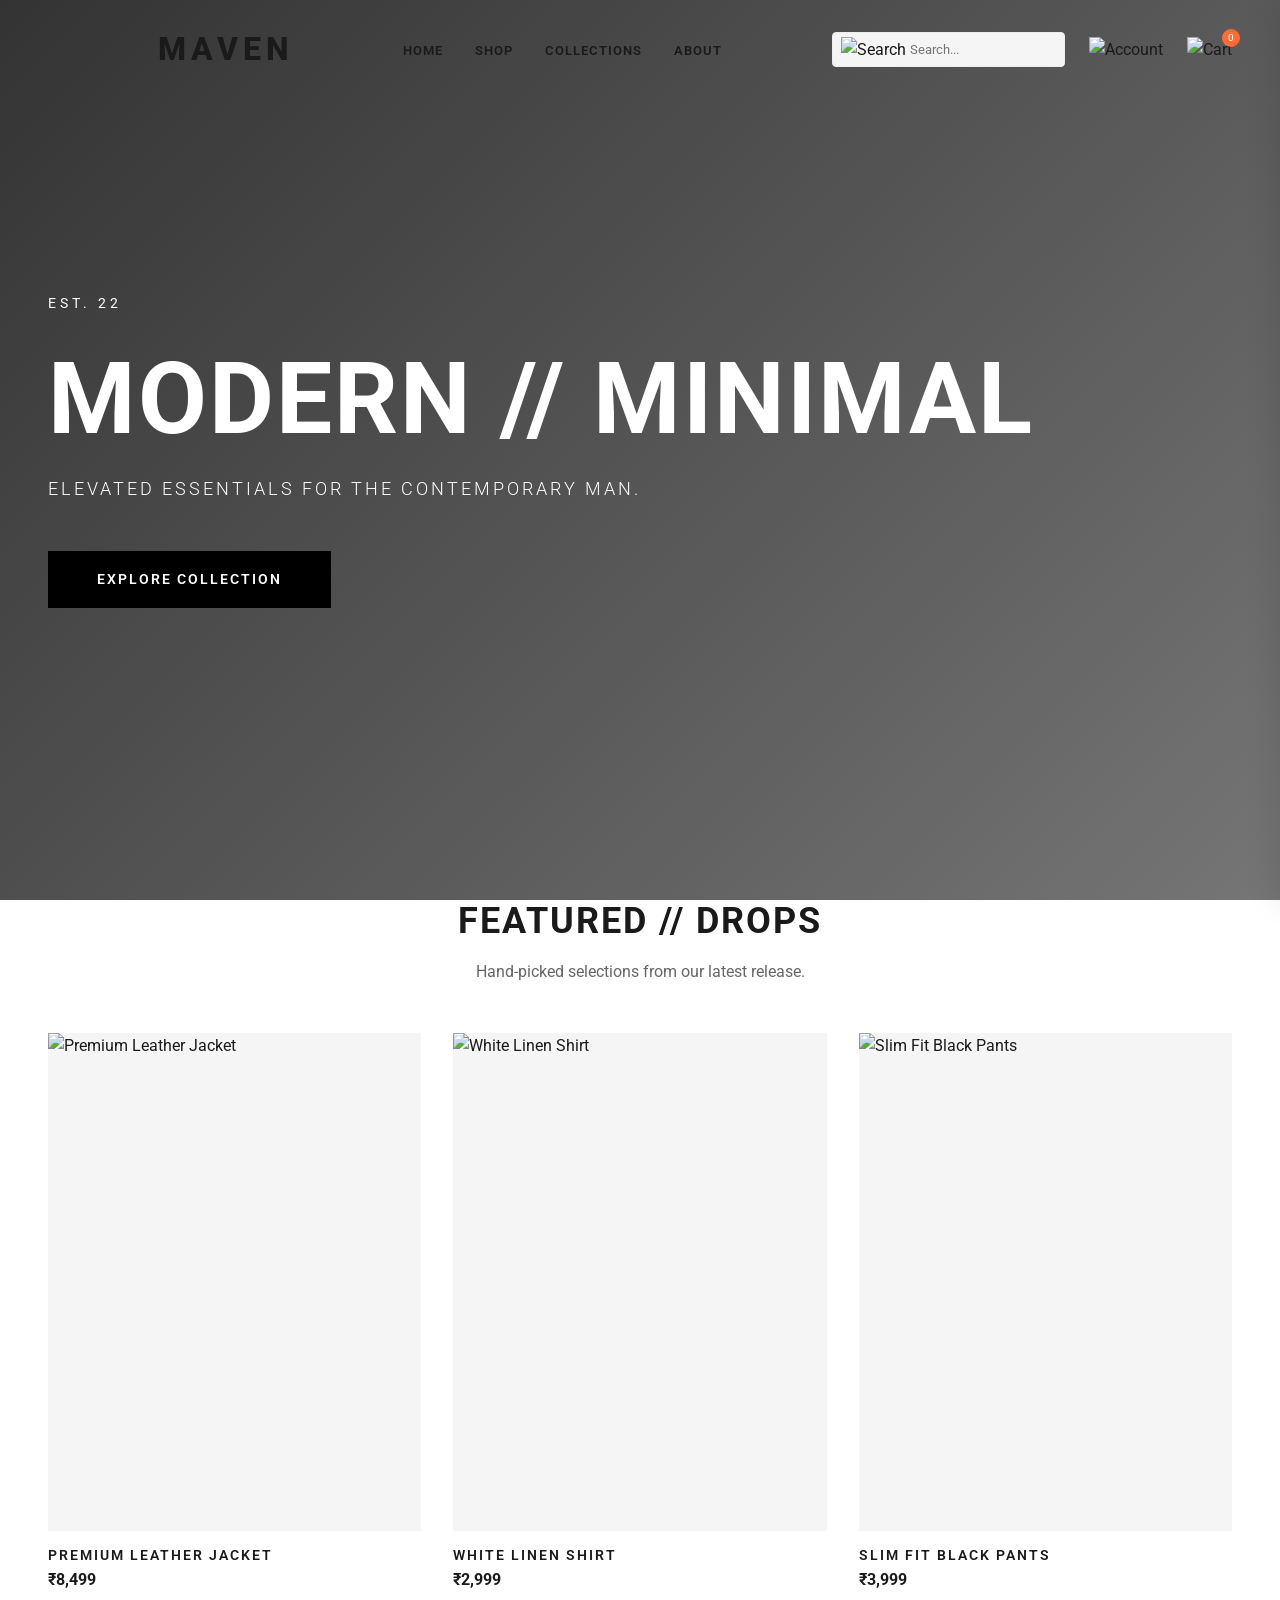
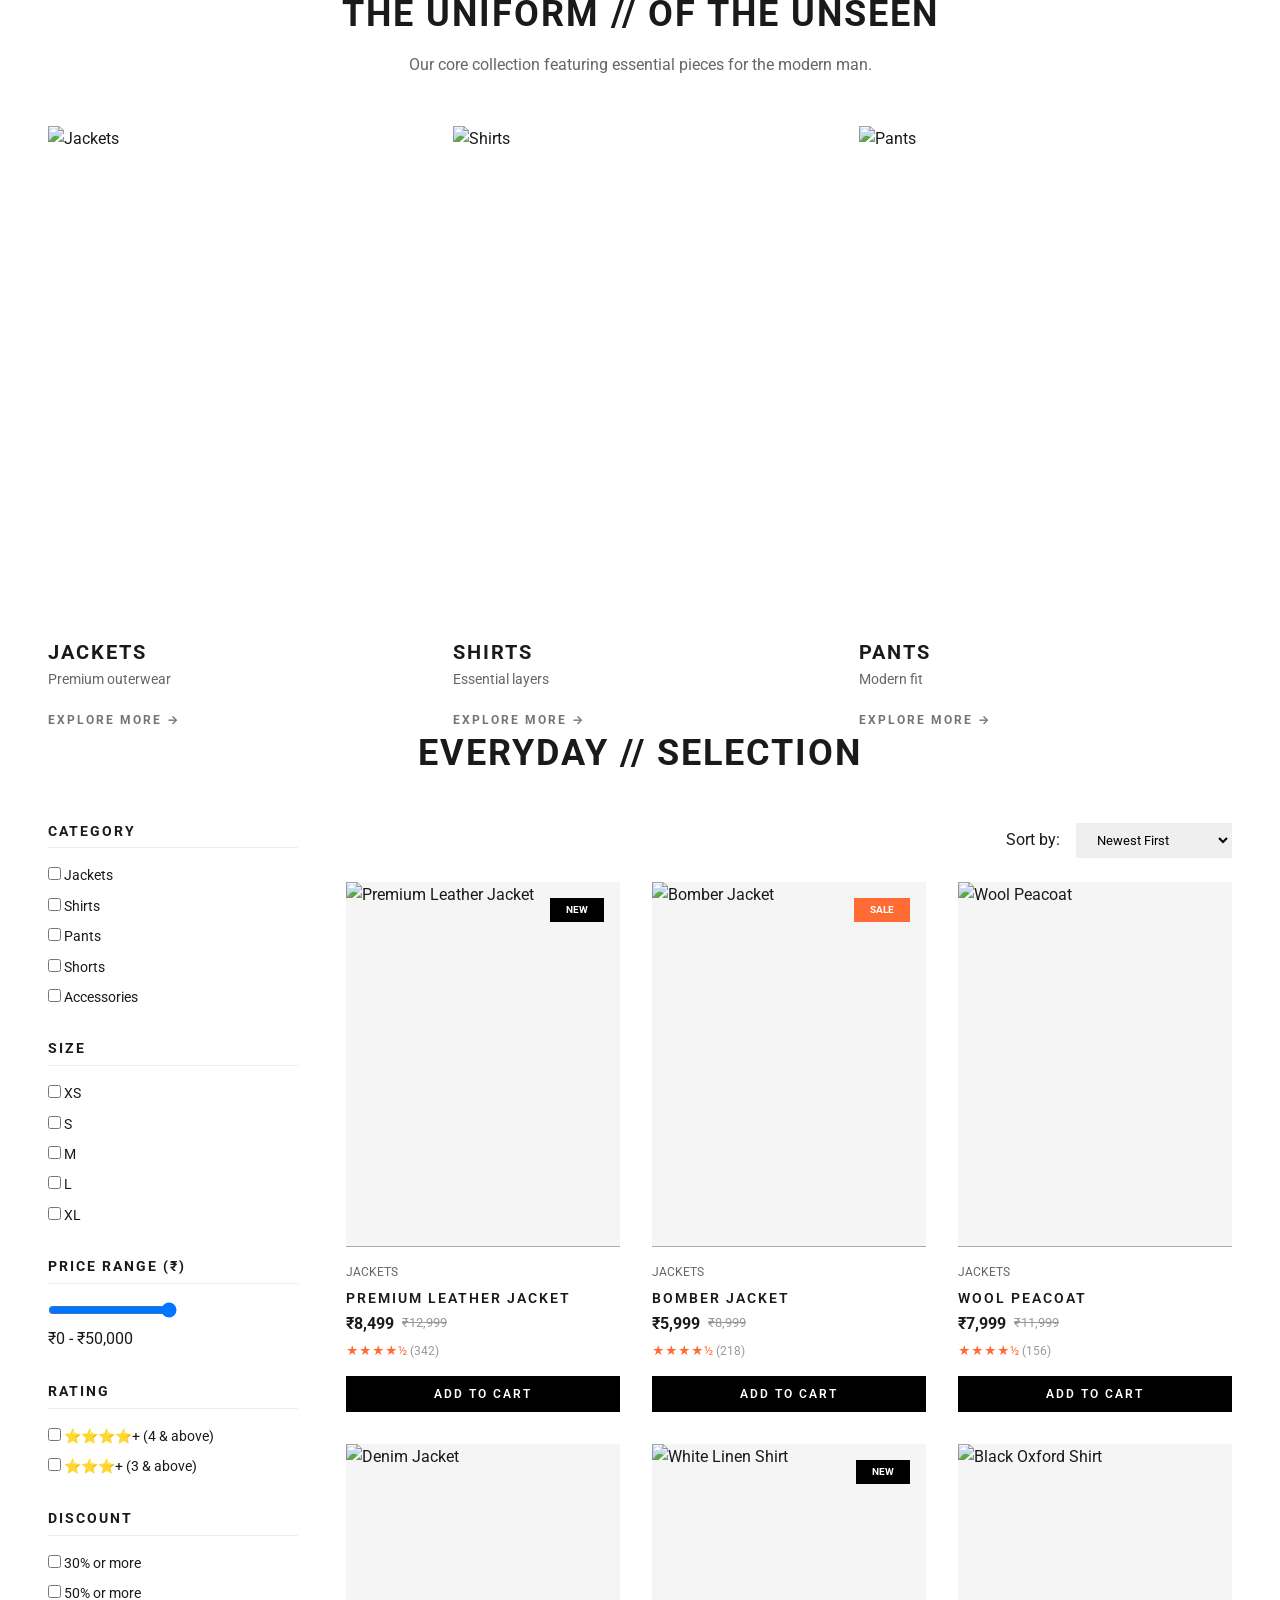
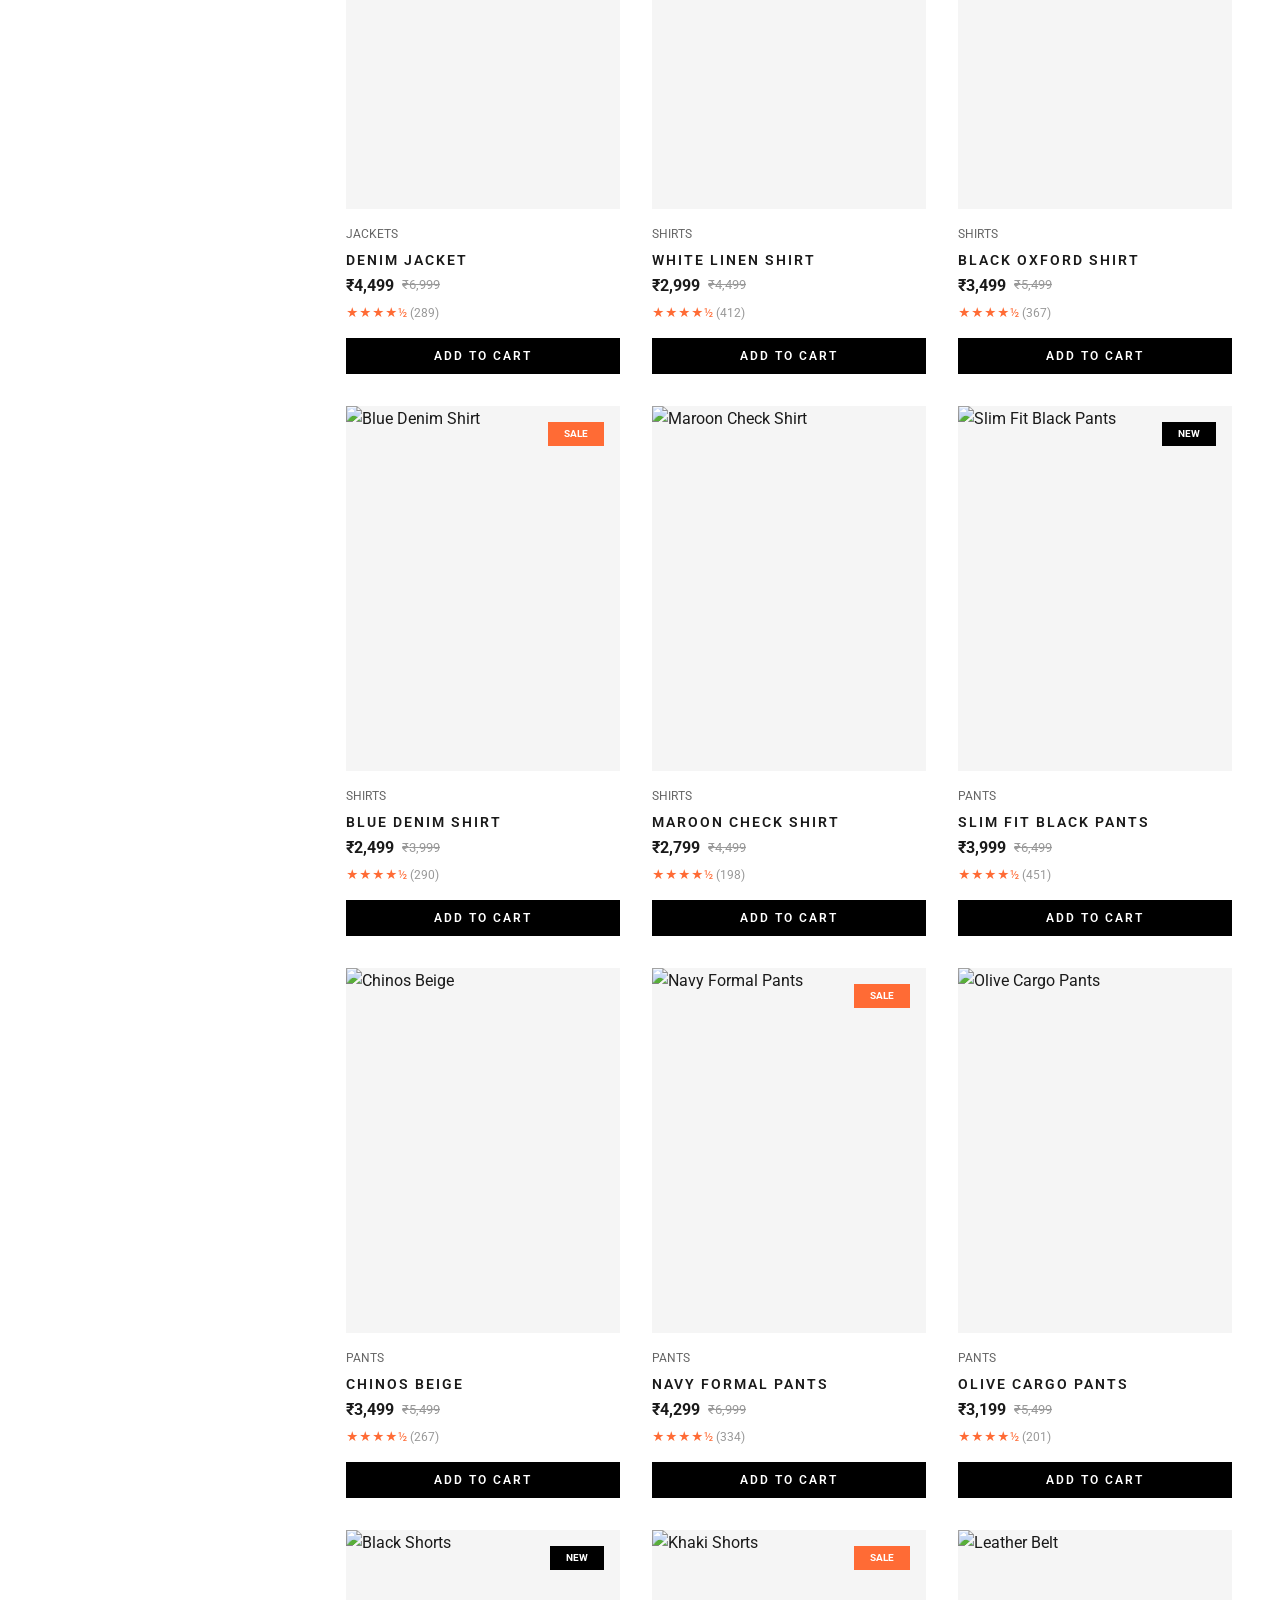
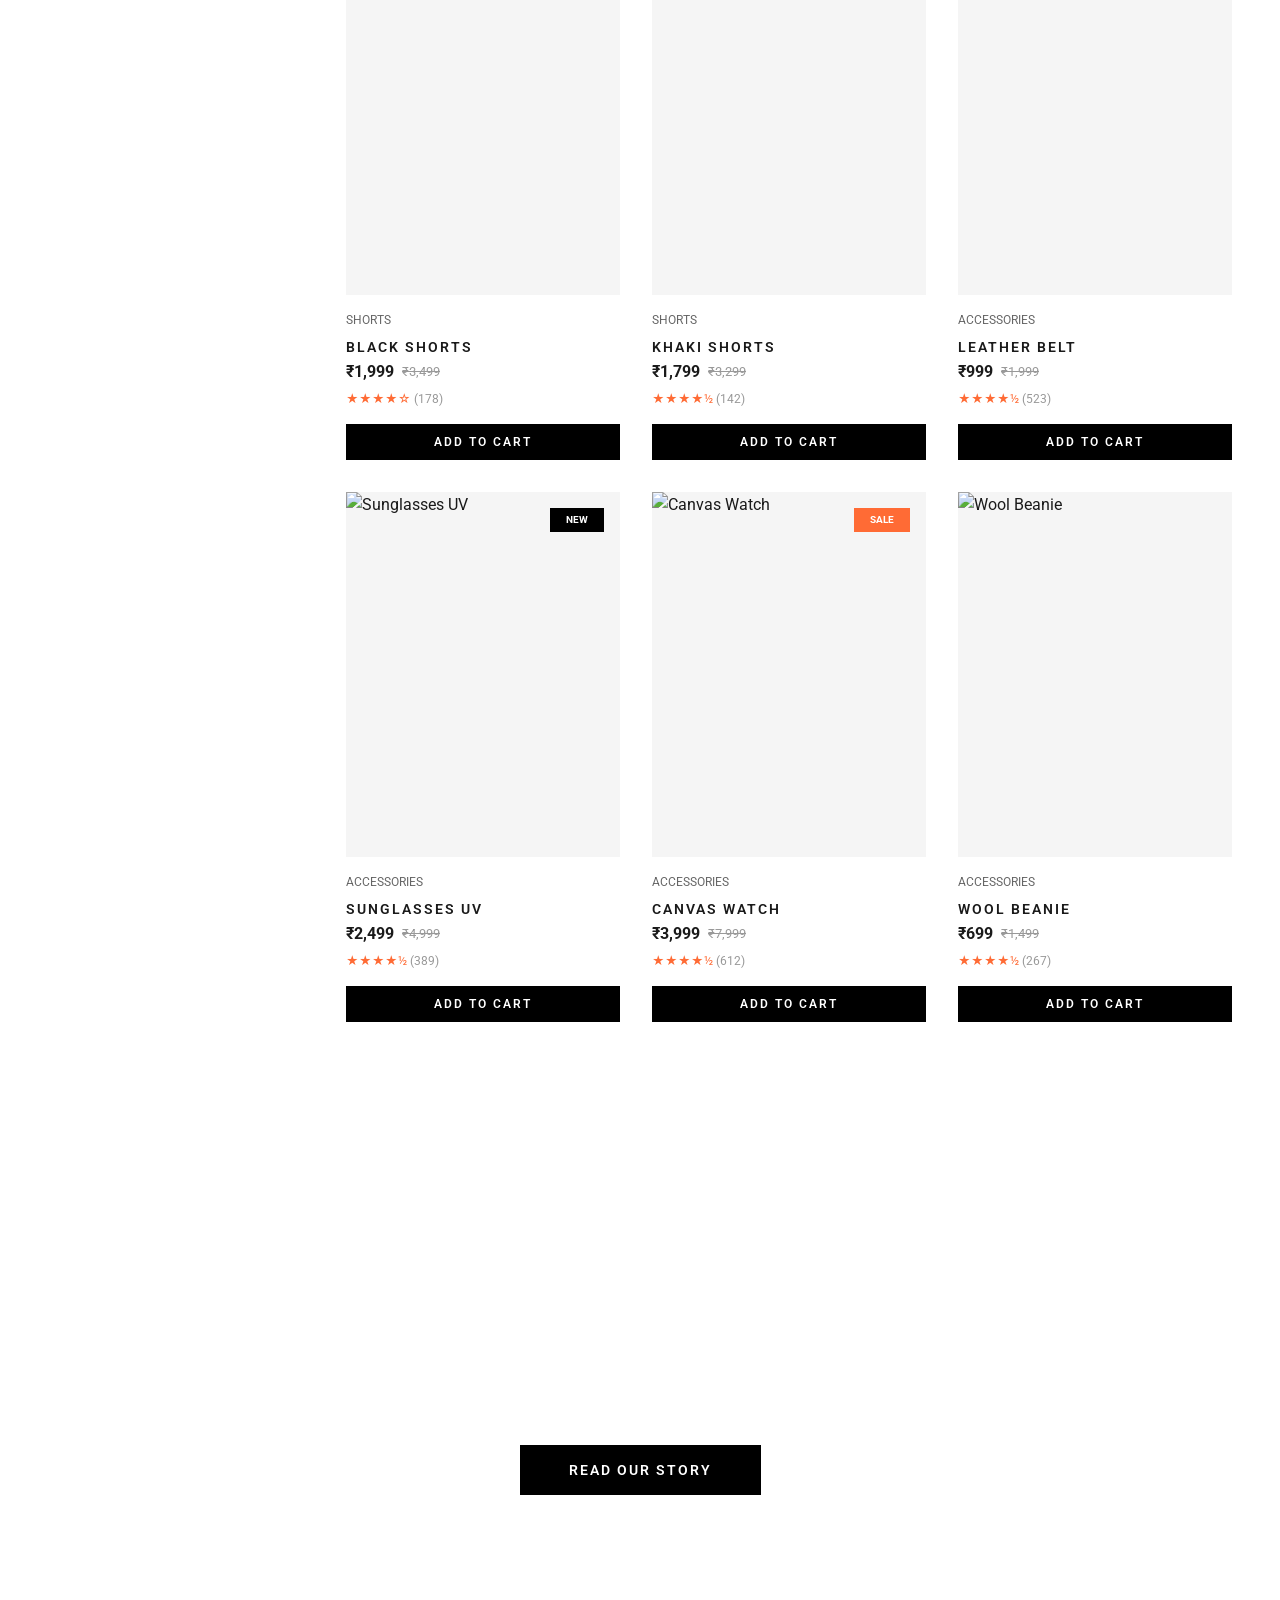
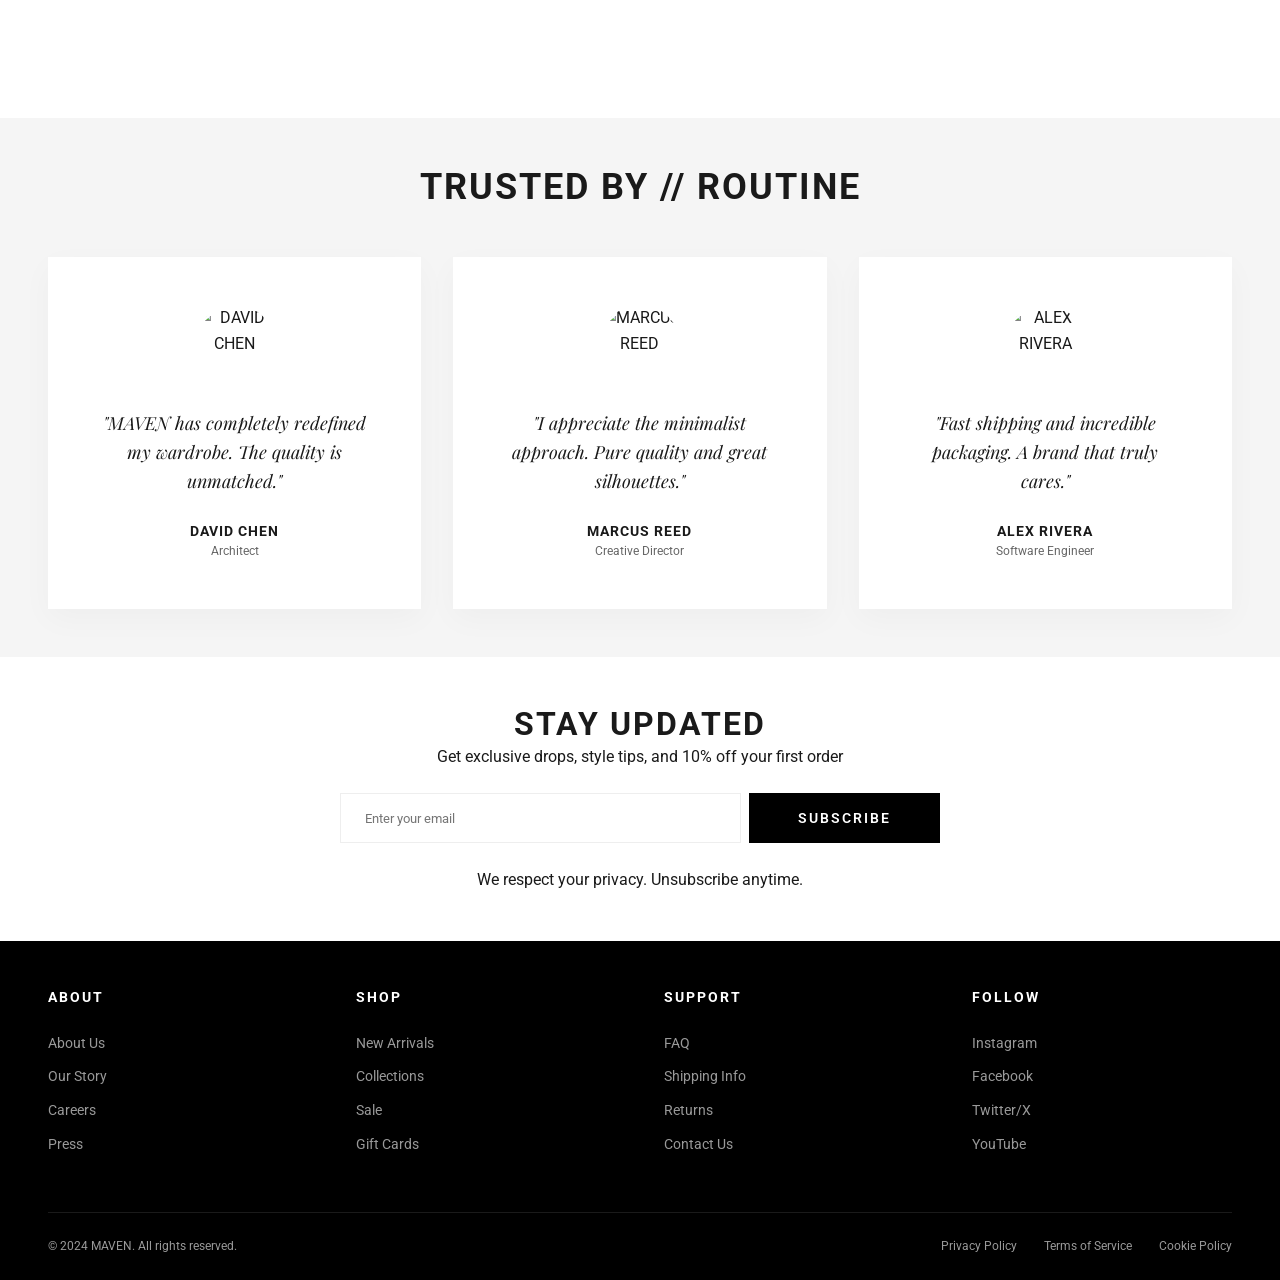
==== commit 39a66487: "Modernize MAVEN menswear UI and implement Indian market localization Co-authored-by: Vismay-dev1 <27" ====
--- a/index.html
+++ b/index.html
@@ -3,11 +3,11 @@
 <head>
     <meta charset="UTF-8">
     <meta name="viewport" content="width=device-width, initial-scale=1.0">
-    <meta name="description" content="MAVEN - Premium modern menswear. Elevated essentials for the contemporary man. Shop our curated collection of jackets, shirts, and accessories.">
+    <meta name="description" content="MAVEN - Premium Modern Menswear. Elevated essentials for the contemporary man. Shop our curated collection of jackets, shirts, and accessories.">
     <meta property="og:title" content="MAVEN | Modern Men's Fashion">
     <meta property="og:description" content="Elevated essentials for the contemporary man. Modern design, premium quality.">
     <meta property="og:type" content="website">
-    <title>MAVEN | Modern Men's Fashion</title>
+    <title>MAVEN | Premium Modern Menswear</title>
     <link rel="stylesheet" href="style.css">
 </head>
 <body>
@@ -23,7 +23,7 @@
             </div>
             <nav class="main-nav" id="mainNav">
                 <ul>
-                    <li><a href="index.html">HOME</a></li>
+                    <li><a href="#home">HOME</a></li>
                     <li><a href="#shop">SHOP</a></li>
                     <li><a href="#categories">COLLECTIONS</a></li>
                     <li><a href="#philosophy">ABOUT</a></li>
@@ -37,15 +37,36 @@
                 <a href="account.html" class="icon account-icon" aria-label="Account">
                     <img src="https://img.icons8.com/material-outlined/24/000000/user-male-circle.png" alt="Account">
                 </a>
-                <a href="cart.html" class="icon cart-icon" aria-label="Cart">
+                <div class="icon cart-icon" id="cartIconTrigger" aria-label="Cart" onclick="openCartDrawer()">
                     <img src="https://img.icons8.com/material-outlined/24/000000/shopping-cart.png" alt="Cart">
                     <span class="cart-count">0</span>
-                </a>
+                </div>
             </div>
         </div>
     </header>
 
-    <main>
+    <!-- Cart Drawer -->
+    <div class="cart-overlay" id="cartOverlay" onclick="closeCartDrawer()"></div>
+    <div class="cart-drawer" id="cartDrawer">
+        <div class="cart-drawer-header">
+            <h3>YOUR CART</h3>
+            <span class="close-cart" onclick="closeCartDrawer()">&times;</span>
+        </div>
+        <div class="cart-drawer-items" id="cartDrawerItems">
+            <!-- Items injected by JS -->
+        </div>
+        <div class="cart-drawer-footer">
+            <div class="summary-row" style="margin-bottom: 15px; font-weight: 700;">
+                <span>SUBTOTAL</span>
+                <span id="cartDrawerTotal">₹0</span>
+            </div>
+            <p style="font-size: 11px; color: var(--text-light); margin-bottom: 20px;">FREE delivery on orders above ₹3,000</p>
+            <a href="cart.html" class="btn btn-outline" style="width: 100%; margin-bottom: 10px;">VIEW CART</a>
+            <a href="checkout.html" class="btn btn-primary" style="width: 100%;">CHECKOUT</a>
+        </div>
+    </div>
+
+    <main id="home">
         <section class="hero">
             <div class="hero-image" style="background-image: url('https://images.unsplash.com/photo-1490367532201-b9bc1dc483f6?q=80&w=2070&auto=format&fit=crop')">
             </div>
@@ -67,7 +88,7 @@
                     <p>Hand-picked selections from our latest release.</p>
                 </div>
                 <div class="featured-grid">
-                    <!-- Featured items will be injected by JS or hardcoded for now -->
+                    <!-- Featured items will be injected by JS -->
                 </div>
             </div>
         </section>
@@ -79,34 +100,34 @@
                     <p>Our core collection featuring essential pieces for the modern man.</p>
                 </div>
                 <div class="categories-grid">
-                    <div class="category-card">
+                    <div class="category-card" onclick="document.querySelector('input[value=\'jackets\']').click(); location.href='#shop';">
                         <div class="category-image">
                             <img src="https://images.unsplash.com/photo-1551028719-00167b16eac5?q=80&w=1935&auto=format&fit=crop" alt="Jackets">
                         </div>
                         <div class="category-info">
                             <h3>JACKETS</h3>
                             <p>Premium outerwear</p>
-                            <a href="#" class="explore-link">EXPLORE MORE →</a>
+                            <span class="explore-link">EXPLORE MORE →</span>
                         </div>
                     </div>
-                    <div class="category-card">
+                    <div class="category-card" onclick="document.querySelector('input[value=\'shirts\']').click(); location.href='#shop';">
                         <div class="category-image">
                             <img src="https://images.unsplash.com/photo-1621072156002-e2fcced0b170?q=80&w=1974&auto=format&fit=crop" alt="Shirts">
                         </div>
                         <div class="category-info">
                             <h3>SHIRTS</h3>
                             <p>Essential layers</p>
-                            <a href="#" class="explore-link">EXPLORE MORE →</a>
+                            <span class="explore-link">EXPLORE MORE →</span>
                         </div>
                     </div>
-                    <div class="category-card">
+                    <div class="category-card" onclick="document.querySelector('input[value=\'pants\']').click(); location.href='#shop';">
                         <div class="category-image">
                             <img src="https://images.unsplash.com/photo-1473966968600-fa804b86d30b?q=80&w=1974&auto=format&fit=crop" alt="Pants">
                         </div>
                         <div class="category-info">
                             <h3>PANTS</h3>
                             <p>Modern fit</p>
-                            <a href="#" class="explore-link">EXPLORE MORE →</a>
+                            <span class="explore-link">EXPLORE MORE →</span>
                         </div>
                     </div>
                 </div>
@@ -123,11 +144,11 @@
                         <div class="filter-group">
                             <h4>CATEGORY</h4>
                             <div class="filter-options" id="categoryFilters">
-                                <label><input type="checkbox" value="Jackets"> Jackets</label>
-                                <label><input type="checkbox" value="Shirts"> Shirts</label>
-                                <label><input type="checkbox" value="Pants"> Pants</label>
-                                <label><input type="checkbox" value="Shorts"> Shorts</label>
-                                <label><input type="checkbox" value="Accessories"> Accessories</label>
+                                <label><input type="checkbox" value="jackets"> Jackets</label>
+                                <label><input type="checkbox" value="shirts"> Shirts</label>
+                                <label><input type="checkbox" value="pants"> Pants</label>
+                                <label><input type="checkbox" value="shorts"> Shorts</label>
+                                <label><input type="checkbox" value="accessories"> Accessories</label>
                             </div>
                         </div>
 
@@ -143,18 +164,24 @@
                         </div>
 
                         <div class="filter-group">
-                            <h4>PRICE RANGE</h4>
-                            <input type="range" id="priceRange" min="0" max="500" step="10" value="500">
-                            <p id="priceLabel">$0 - $500</p>
-                        </div>
-
-                        <div class="filter-group">
-                            <h4>SEASON</h4>
-                            <div class="filter-options" id="seasonFilters">
-                                <label><input type="checkbox" value="Spring"> Spring</label>
-                                <label><input type="checkbox" value="Summer"> Summer</label>
-                                <label><input type="checkbox" value="Fall"> Fall</label>
-                                <label><input type="checkbox" value="Winter"> Winter</label>
+                            <h4>PRICE RANGE (₹)</h4>
+                            <input type="range" id="priceRange" min="0" max="50000" step="100" value="50000">
+                            <p id="priceLabel">₹0 - ₹50,000</p>
+                        </div>
+
+                        <div class="filter-group">
+                            <h4>RATING</h4>
+                            <div class="filter-options" id="ratingFilters">
+                                <label><input type="checkbox" value="4"> ⭐⭐⭐⭐+ (4 & above)</label>
+                                <label><input type="checkbox" value="3"> ⭐⭐⭐+ (3 & above)</label>
+                            </div>
+                        </div>
+
+                        <div class="filter-group">
+                            <h4>DISCOUNT</h4>
+                            <div class="filter-options" id="discountFilters">
+                                <label><input type="checkbox" value="30"> 30% or more</label>
+                                <label><input type="checkbox" value="50"> 50% or more</label>
                             </div>
                         </div>
                     </aside>
@@ -167,6 +194,7 @@
                                 <option value="price-low">Price: Low to High</option>
                                 <option value="price-high">Price: High to Low</option>
                                 <option value="rating">Highest Rated</option>
+                                <option value="discount">Highest Discount</option>
                             </select>
                         </div>
 
@@ -260,7 +288,7 @@
                     <ul>
                         <li><a href="#">Instagram</a></li>
                         <li><a href="#">Facebook</a></li>
-                        <li><a href="#">Twitter</a></li>
+                        <li><a href="#">Twitter/X</a></li>
                         <li><a href="#">YouTube</a></li>
                     </ul>
                 </div>
--- a/style.css
+++ b/style.css
@@ -1,31 +1,49 @@
-@import url('https://fonts.googleapis.com/css2?family=Montserrat:wght@300;400;500;600;700;800&family=Playfair+Display:ital,wght@0,400;0,700;1,400&family=Inter:wght@300;400;500;600;700&display=swap');
+@import url('https://fonts.googleapis.com/css2?family=Montserrat:wght@300;400;500;600;700;800&family=Playfair+Display:ital,wght@0,400;0,700;1,400&family=Inter:wght@300;400;500;600;700&family=Roboto:wght@300;400;500;700&display=swap');
 
 :root {
-    /* Color Palette */
-    --primary-black: #0a0a0a;
+    /* Color Palette from JSON */
+    --primary-black: #000000;
+    --primary-light: #1a1a1a;
+    --accent-orange: #ff6b35;
+    --accent-orange-dark: #ff5520;
+    --text-dark: #1a1a1a;
+    --text-light: #666666;
+    --text-lighter: #999999;
+    --bg-light: #f5f5f5;
+    --white: #ffffff;
+    --border-color: #eeeeee;
+    --success: #2ecc71;
+    --warning: #f39c12;
+    --error: #e74c3c;
+
+    /* MAVEN original aliases for compatibility */
     --secondary-black: #1a1a1a;
     --dark-gray: #2a2a2a;
     --medium-gray: #4a4a4a;
-    --light-gray: #8a8a8a;
-    --border-gray: #d0d0d0;
-    --bg-light: #f8f8f8;
-    --white: #ffffff;
-    --accent-gold: #d4af37;
-    --accent-red: #d32f2f;
-    --success-green: #388e3c;
-
-    /* Typography */
-    --font-heading: 'Montserrat', 'Inter', sans-serif;
-    --font-body: 'Inter', 'Segoe UI', Roboto, 'Helvetica Neue', sans-serif;
-    --font-accent: 'Playfair+Display', serif;
-
-    /* Spacing System (8px base) */
-    --space-xs: 4px;
-    --space-s: 8px;
-    --space-m: 16px;
-    --space-l: 24px;
-    --space-xl: 32px;
-    --space-xxl: 48px;
+    --light-gray: #666666;
+    --border-gray: #eeeeee;
+    --accent-gold: #ff6b35; /* Redirect gold to new orange accent */
+    --accent-red: #e74c3c;
+    --success-green: #2ecc71;
+
+    /* Typography from JSON */
+    --font-heading: 'Roboto', 'Montserrat', sans-serif;
+    --font-body: 'Roboto', 'Inter', -apple-system, BlinkMacSystemFont, 'Segoe UI', sans-serif;
+    --font-accent: 'Playfair Display', serif;
+
+    /* Spacing System from JSON */
+    --space-xs: 0.25rem;
+    --space-sm: 0.5rem;
+    --space-md: 1rem;
+    --space-lg: 1.5rem;
+    --space-xl: 2rem;
+    --space-2xl: 3rem;
+
+    /* MAVEN original spacing aliases */
+    --space-s: 0.5rem;
+    --space-m: 1rem;
+    --space-l: 1.5rem;
+    --space-xxl: 3rem;
 
     /* Transitions */
     --transition-fast: 0.2s cubic-bezier(0.4, 0, 0.2, 1);
@@ -50,7 +68,7 @@
     font-family: var(--font-body);
     font-size: 16px;
     line-height: 1.6;
-    color: var(--primary-black);
+    color: var(--text-dark);
     background-color: var(--white);
     overflow-x: hidden;
 }
@@ -121,7 +139,7 @@
     left: -100%;
     width: 100%;
     height: 100%;
-    background: var(--medium-gray);
+    background: var(--accent-orange);
     transition: var(--transition-base);
     z-index: -1;
 }
@@ -151,7 +169,7 @@
 }
 
 .section-title p {
-    color: var(--light-gray);
+    color: var(--text-light);
     max-width: 600px;
     margin: 0 auto;
 }
@@ -227,13 +245,14 @@
     position: relative;
     display: flex;
     align-items: center;
+    cursor: pointer;
 }
 
 .cart-count {
     position: absolute;
     top: -8px;
     right: -8px;
-    background: var(--primary-black);
+    background: var(--accent-orange);
     color: var(--white);
     font-size: 10px;
     width: 18px;
@@ -244,6 +263,72 @@
     justify-content: center;
 }
 
+/* Cart Drawer Styles */
+.cart-drawer {
+    position: fixed;
+    top: 0;
+    right: -450px;
+    width: 450px;
+    height: 100%;
+    background: var(--white);
+    z-index: 3000;
+    box-shadow: -5px 0 30px rgba(0,0,0,0.1);
+    transition: var(--transition-base);
+    display: flex;
+    flex-direction: column;
+}
+
+@media (max-width: 480px) {
+    .cart-drawer {
+        width: 100%;
+        right: -100%;
+    }
+}
+
+.cart-drawer.active {
+    right: 0;
+}
+
+.cart-drawer-header {
+    padding: var(--space-xl);
+    border-bottom: 1px solid var(--border-gray);
+    display: flex;
+    justify-content: space-between;
+    align-items: center;
+}
+
+.close-cart {
+    font-size: 24px;
+    cursor: pointer;
+}
+
+.cart-drawer-items {
+    flex: 1;
+    overflow-y: auto;
+    padding: var(--space-xl);
+}
+
+.cart-drawer-footer {
+    padding: var(--space-xl);
+    border-top: 1px solid var(--border-gray);
+    background: var(--bg-light);
+}
+
+.cart-overlay {
+    position: fixed;
+    top: 0;
+    left: 0;
+    width: 100%;
+    height: 100%;
+    background: rgba(0,0,0,0.5);
+    z-index: 2999;
+    display: none;
+}
+
+.cart-overlay.active {
+    display: block;
+}
+
 /* Hero Section */
 .hero {
     height: 100vh;
@@ -275,7 +360,7 @@
     left: 0;
     width: 100%;
     height: 100%;
-    background: rgba(0, 0, 0, 0.4);
+    background: linear-gradient(135deg, rgba(0,0,0,0.8) 0%, rgba(26,26,26,0.6) 100%);
 }
 
 .hero-content {
@@ -370,7 +455,7 @@
 }
 
 .category-info p {
-    color: var(--light-gray);
+    color: var(--text-light);
     font-size: 14px;
     margin-bottom: var(--space-m);
 }
@@ -384,7 +469,7 @@
 
 .category-card:hover .explore-link {
     opacity: 1;
-    color: var(--accent-gold);
+    color: var(--accent-orange);
 }
 
 /* Shop Section Layout */
@@ -518,7 +603,7 @@
 
 .testimonial-role {
     font-size: 12px;
-    color: var(--light-gray);
+    color: var(--text-light);
 }
 
 /* Newsletter */
@@ -569,7 +654,7 @@
 }
 
 .footer-column ul li a {
-    color: var(--light-gray);
+    color: var(--text-lighter);
     font-size: 14px;
 }
 
@@ -578,12 +663,12 @@
 }
 
 .footer-bottom {
-    border-top: 1px solid var(--dark-gray);
+    border-top: 1px solid var(--primary-light);
     padding-top: var(--space-l);
     display: flex;
     justify-content: space-between;
     font-size: 12px;
-    color: var(--light-gray);
+    color: var(--text-lighter);
 }
 
 .footer-links a {
@@ -598,7 +683,7 @@
 
 .breadcrumb p {
     font-size: 12px;
-    color: var(--light-gray);
+    color: var(--text-lighter);
     text-transform: uppercase;
     letter-spacing: 1px;
 }
@@ -661,7 +746,7 @@
 
 .product-brand {
     font-size: 12px;
-    color: var(--light-gray);
+    color: var(--text-light);
     letter-spacing: 2px;
     margin-bottom: var(--space-s);
 }
@@ -684,7 +769,7 @@
 }
 
 .discount-badge {
-    background: var(--accent-red);
+    background: var(--accent-orange);
     color: var(--white);
     padding: var(--space-xs) var(--space-s);
     font-size: 12px;
@@ -699,12 +784,12 @@
 }
 
 .stars {
-    color: var(--accent-gold);
+    color: var(--accent-orange);
 }
 
 .review-count {
     font-size: 13px;
-    color: var(--light-gray);
+    color: var(--text-light);
 }
 
 .stock-status {
@@ -713,12 +798,12 @@
     margin-bottom: var(--space-m);
 }
 
-.in-stock { color: var(--success-green); }
-.out-of-stock { color: var(--accent-red); }
+.in-stock { color: var(--success); }
+.out-of-stock { color: var(--error); }
 
 .product-description {
     font-size: 15px;
-    color: var(--medium-gray);
+    color: var(--text-light);
     margin-bottom: var(--space-l);
 }
 
@@ -917,7 +1002,7 @@
     font-weight: 700;
     letter-spacing: 2px;
     cursor: pointer;
-    color: var(--light-gray);
+    color: var(--text-light);
     position: relative;
     padding-bottom: var(--space-xs);
 }
@@ -982,7 +1067,7 @@
 
 .review-date {
     font-size: 12px;
-    color: var(--light-gray);
+    color: var(--text-light);
 }
 
 .review-title {
@@ -992,7 +1077,7 @@
 
 .review-text {
     font-size: 14px;
-    color: var(--medium-gray);
+    color: var(--text-light);
     margin-bottom: var(--space-m);
 }
 
@@ -1072,13 +1157,13 @@
     background: transparent;
     font-size: 12px;
     font-weight: 700;
-    color: var(--light-gray);
+    color: var(--text-light);
     cursor: pointer;
     text-decoration: underline;
 }
 
 .remove-btn:hover {
-    color: var(--accent-red);
+    color: var(--error);
 }
 
 .order-summary h3 {
@@ -1119,7 +1204,7 @@
 
 .empty-cart p {
     margin-bottom: var(--space-l);
-    color: var(--light-gray);
+    color: var(--text-light);
 }
 
 /* Checkout Page */
@@ -1137,7 +1222,7 @@
     align-items: center;
     justify-content: center;
     font-size: 12px;
-    color: var(--light-gray);
+    color: var(--text-light);
 }
 
 .checkout-step-indicator .step.active {
@@ -1322,7 +1407,7 @@
 .stat-card span {
     display: block;
     font-size: 11px;
-    color: var(--light-gray);
+    color: var(--text-light);
     margin-bottom: var(--space-xs);
 }
 
@@ -1380,7 +1465,7 @@
 
 .product-category {
     font-size: 12px;
-    color: var(--light-gray);
+    color: var(--text-light);
     margin-bottom: var(--space-s);
     text-transform: uppercase;
 }
@@ -1395,7 +1480,7 @@
 
 .original-price {
     text-decoration: line-through;
-    color: var(--light-gray);
+    color: var(--text-lighter);
     font-size: 13px;
     font-weight: 400;
 }
@@ -1477,7 +1562,7 @@
     font-size: 14px;
     font-weight: 600;
     letter-spacing: 1px;
-    z-index: 2000;
+    z-index: 4000; /* Above cart drawer */
     box-shadow: 0 10px 30px rgba(0,0,0,0.2);
 }
 
@@ -1496,3 +1581,13 @@
 .fade-in {
     animation: fadeIn 0.8s ease forwards;
 }
+
+/* New Badge for Sale items */
+.badge-sale {
+    background: var(--accent-orange);
+}
+
+/* Badge for New items */
+.badge-new {
+    background: var(--primary-black);
+}
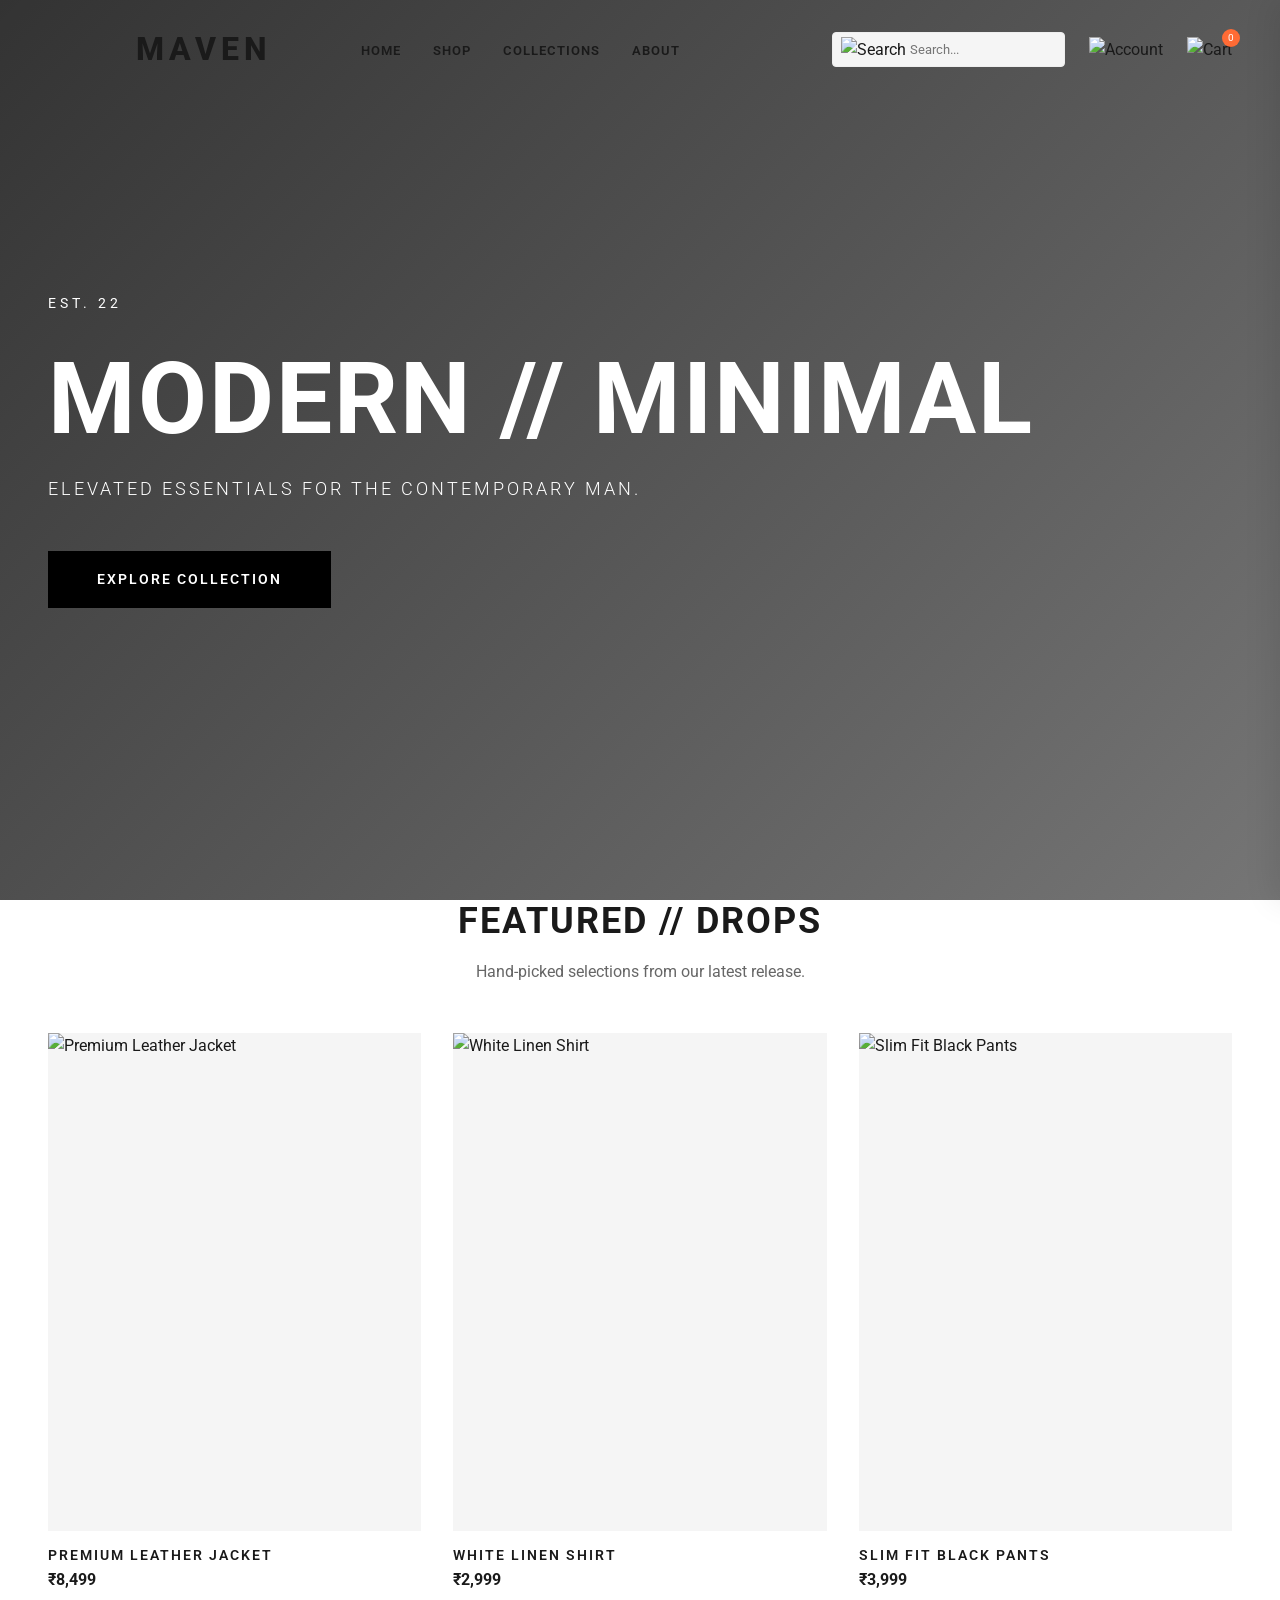
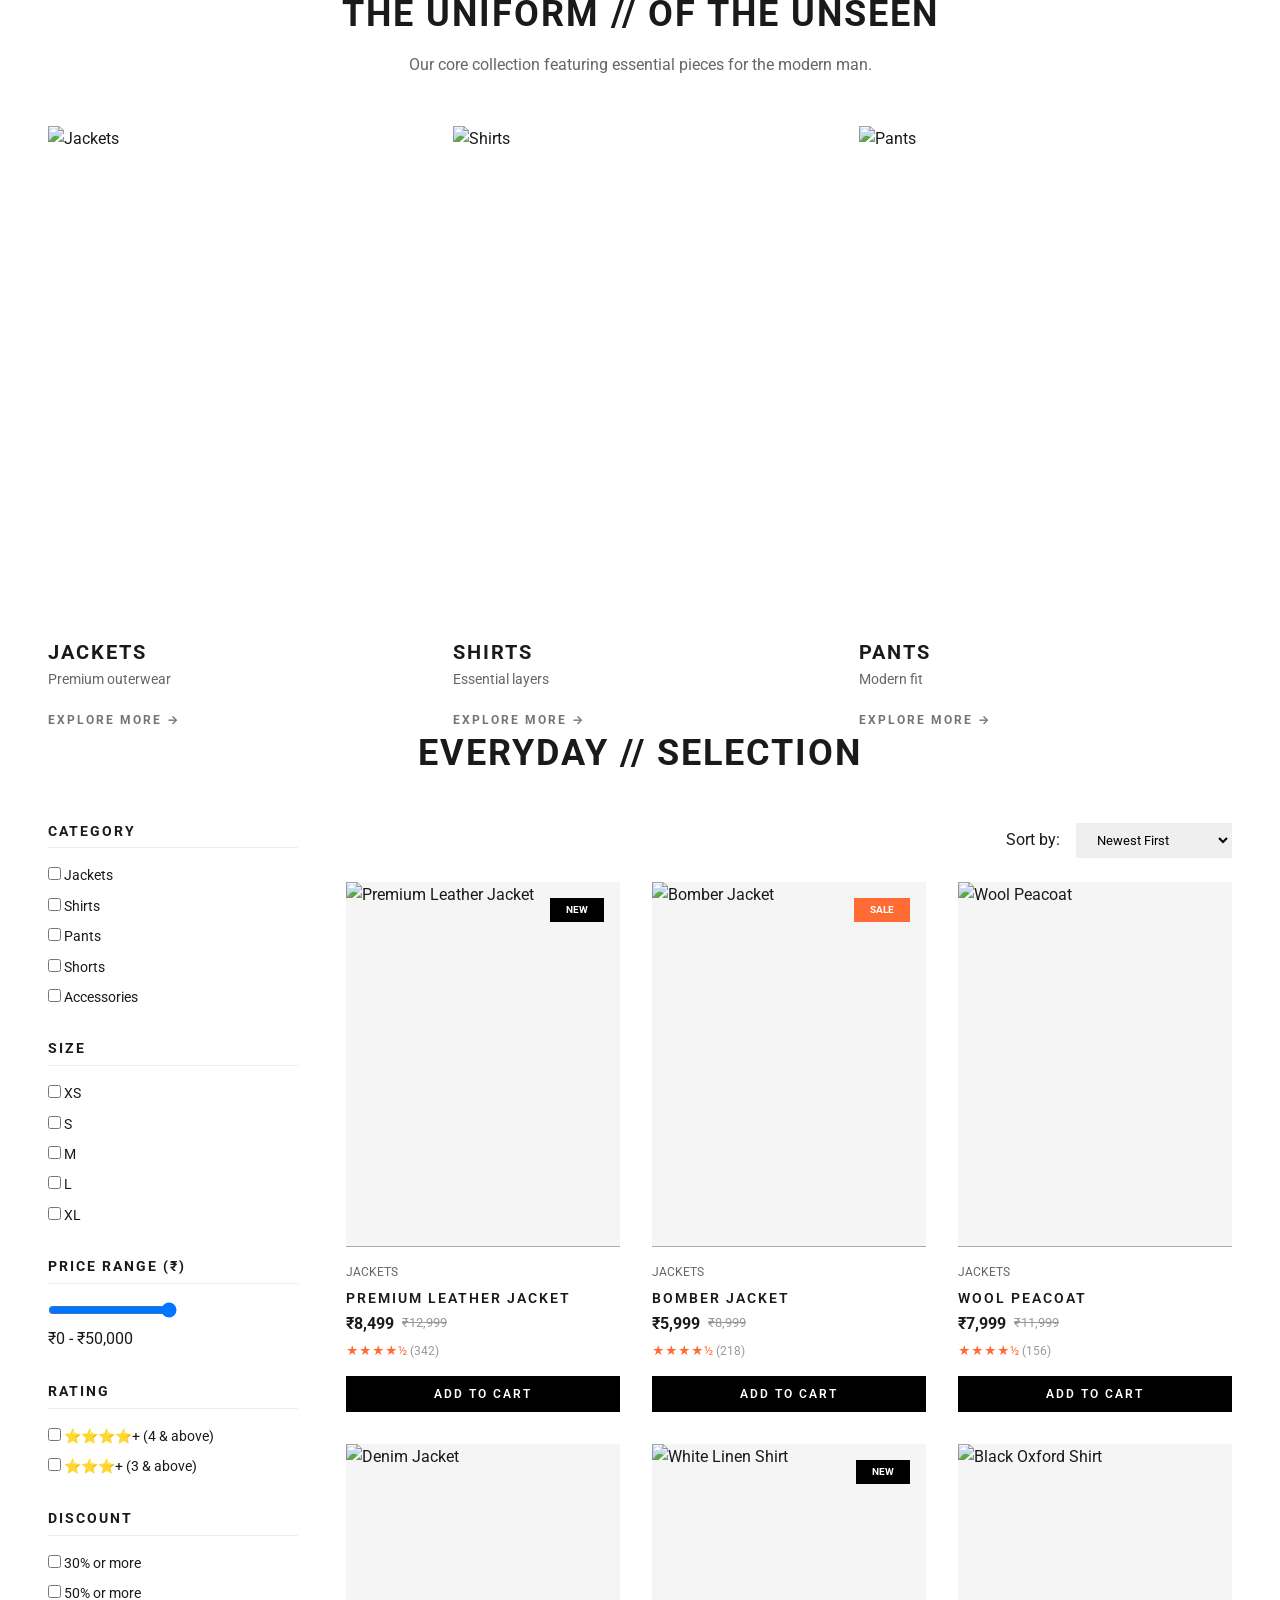
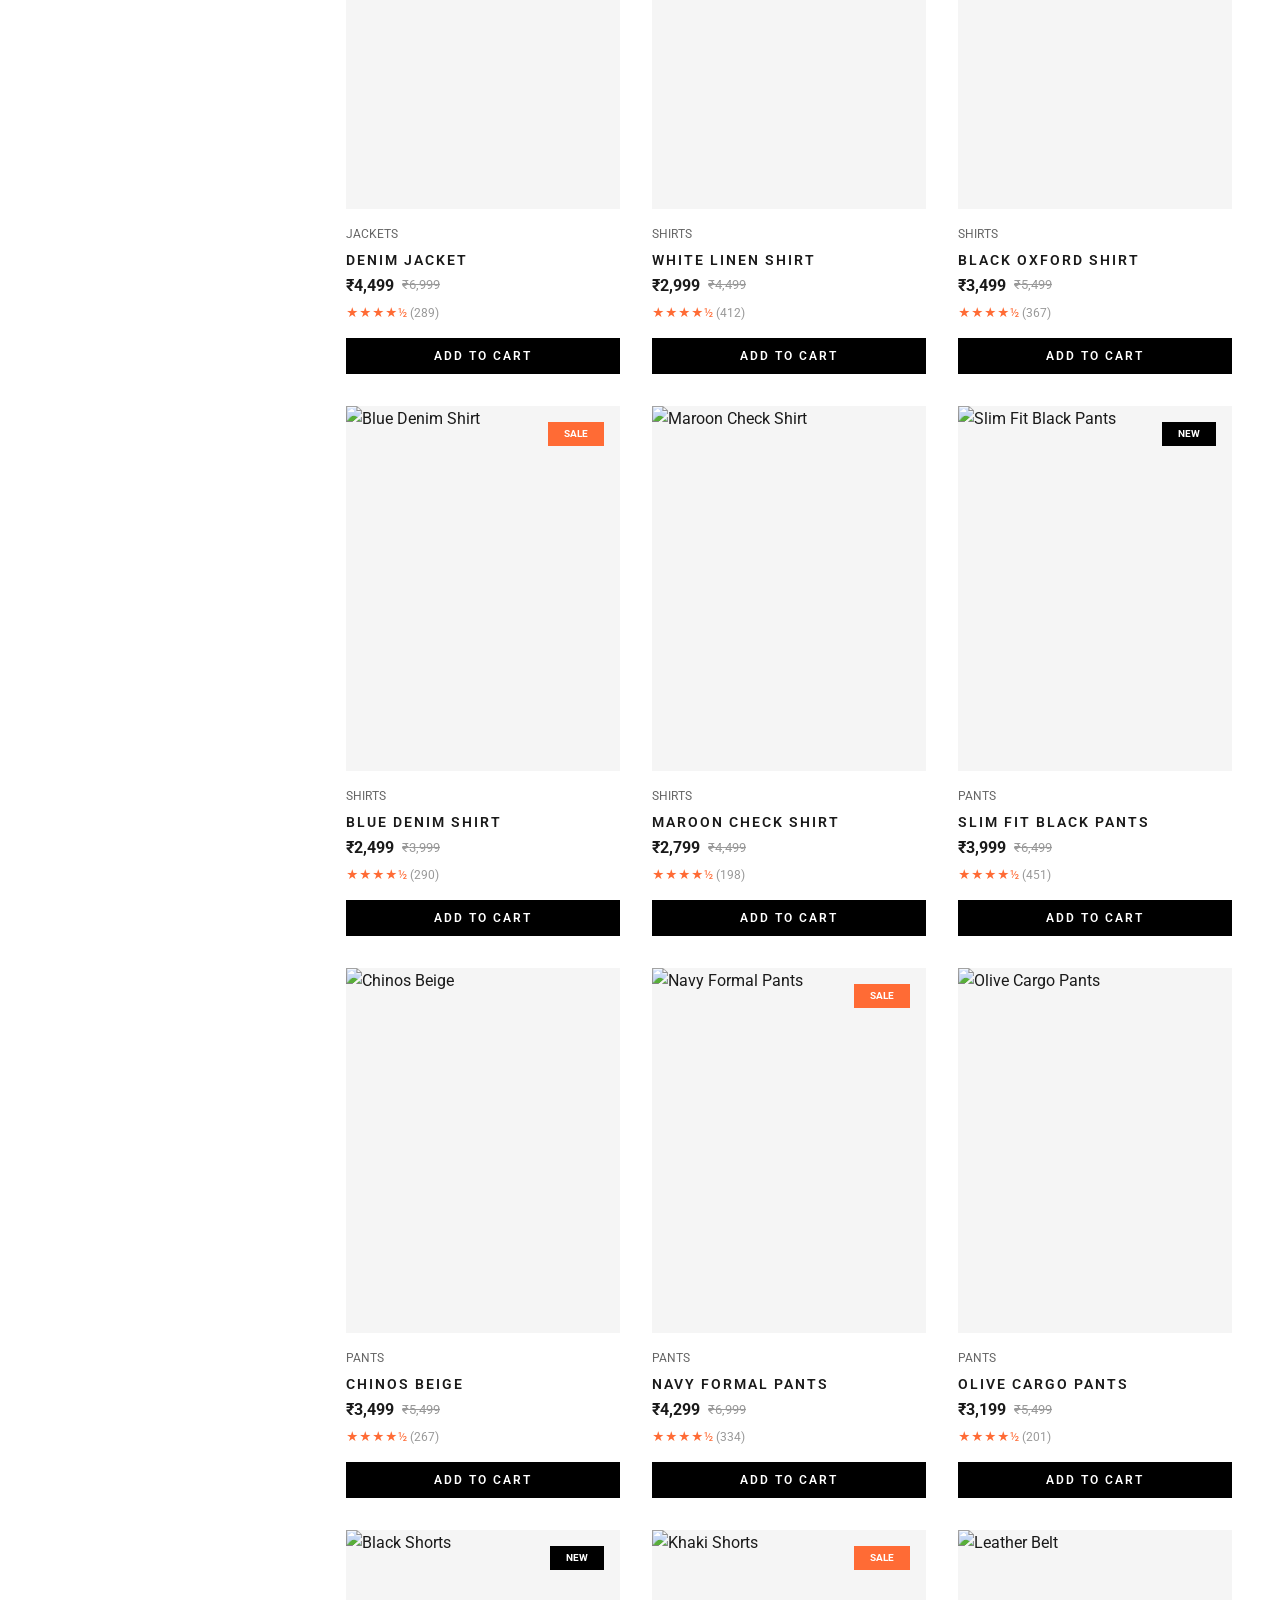
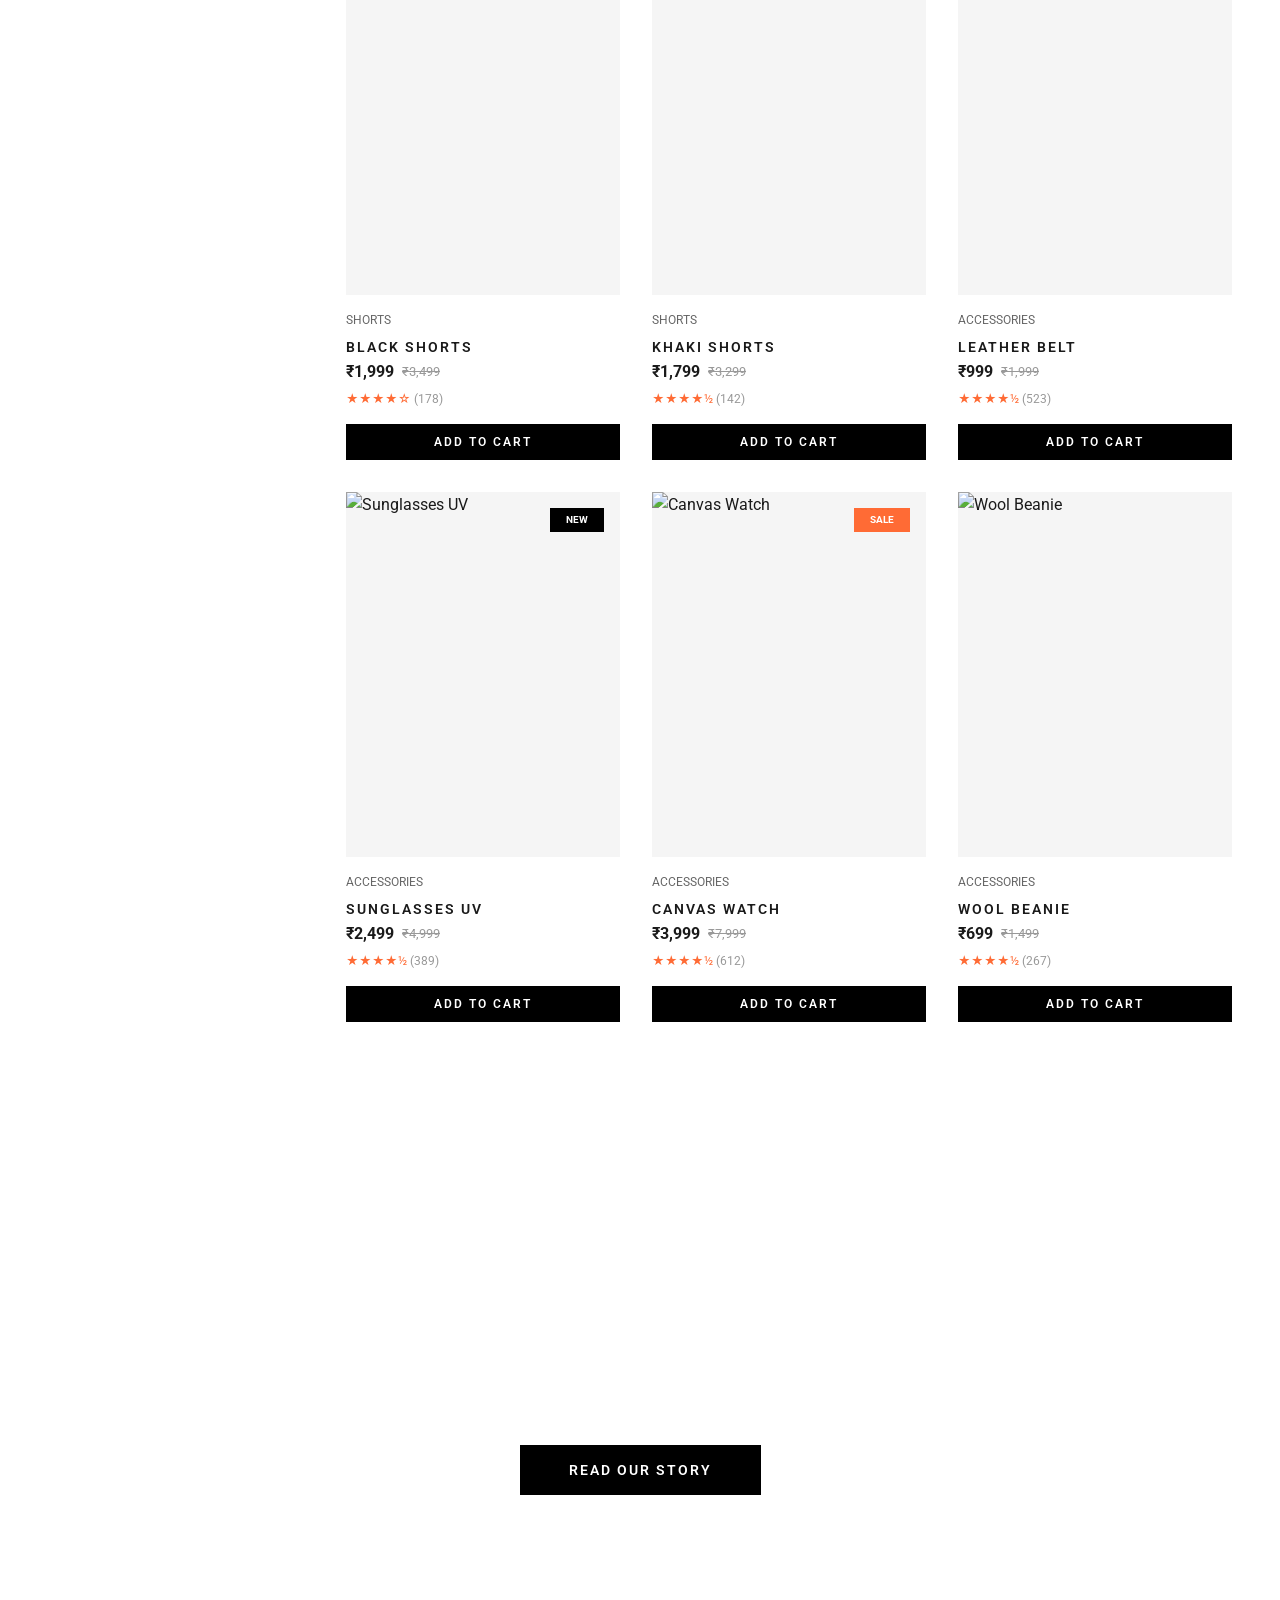
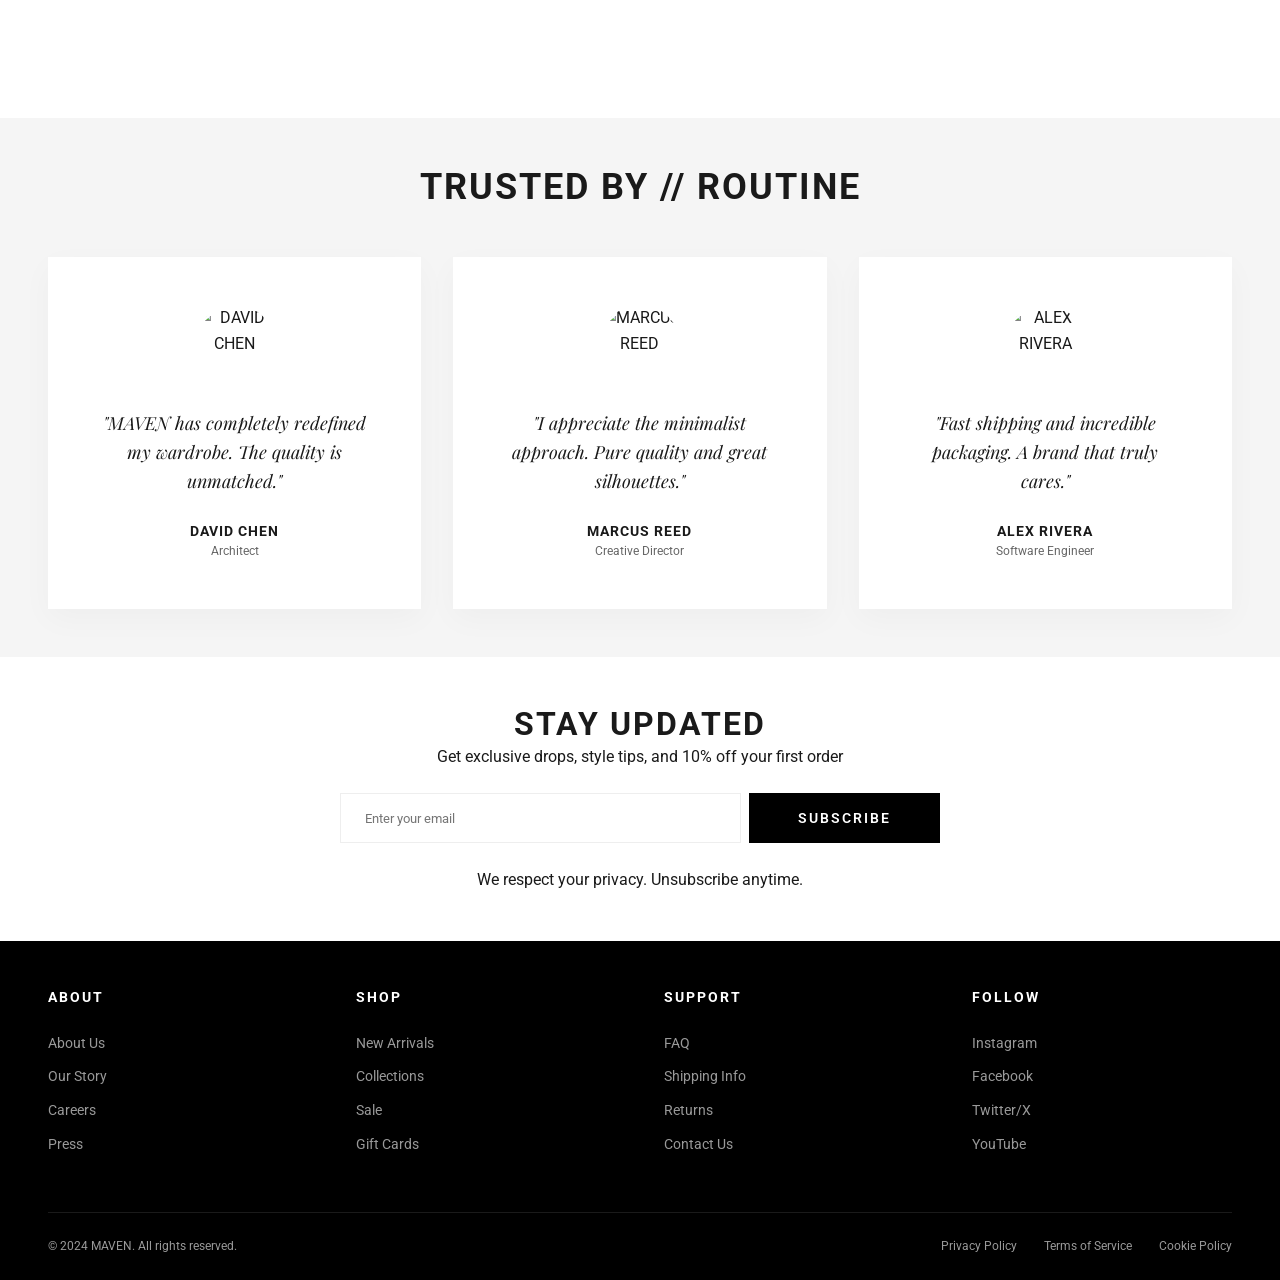
==== commit 8caa2399: "Modernize MAVEN UI and Indian Market Localization - Implemented premium black (#000000) and orange (" ====
--- a/index.html
+++ b/index.html
@@ -27,6 +27,9 @@
                     <li><a href="#shop">SHOP</a></li>
                     <li><a href="#categories">COLLECTIONS</a></li>
                     <li><a href="#philosophy">ABOUT</a></li>
+                    <li class="mobile-only"><a href="account.html">ACCOUNT</a></li>
+                    <li><a href="account.html#wishlist" class="mobile-only">WISHLIST</a></li>
+                    <li><a href="account.html#orders" class="mobile-only">MY ORDERS</a></li>
                 </ul>
             </nav>
             <div class="header-icons">
--- a/style.css
+++ b/style.css
@@ -209,6 +209,10 @@
     gap: var(--space-xl);
 }
 
+.mobile-only {
+    display: none !important;
+}
+
 .main-nav ul li a {
     font-size: 13px;
     font-weight: 600;
@@ -1528,6 +1532,7 @@
     }
     .main-nav.active { display: block; }
     .main-nav ul { flex-direction: column; gap: var(--space-m); }
+    .mobile-only { display: block !important; }
     .search-container { display: none; }
 }
 
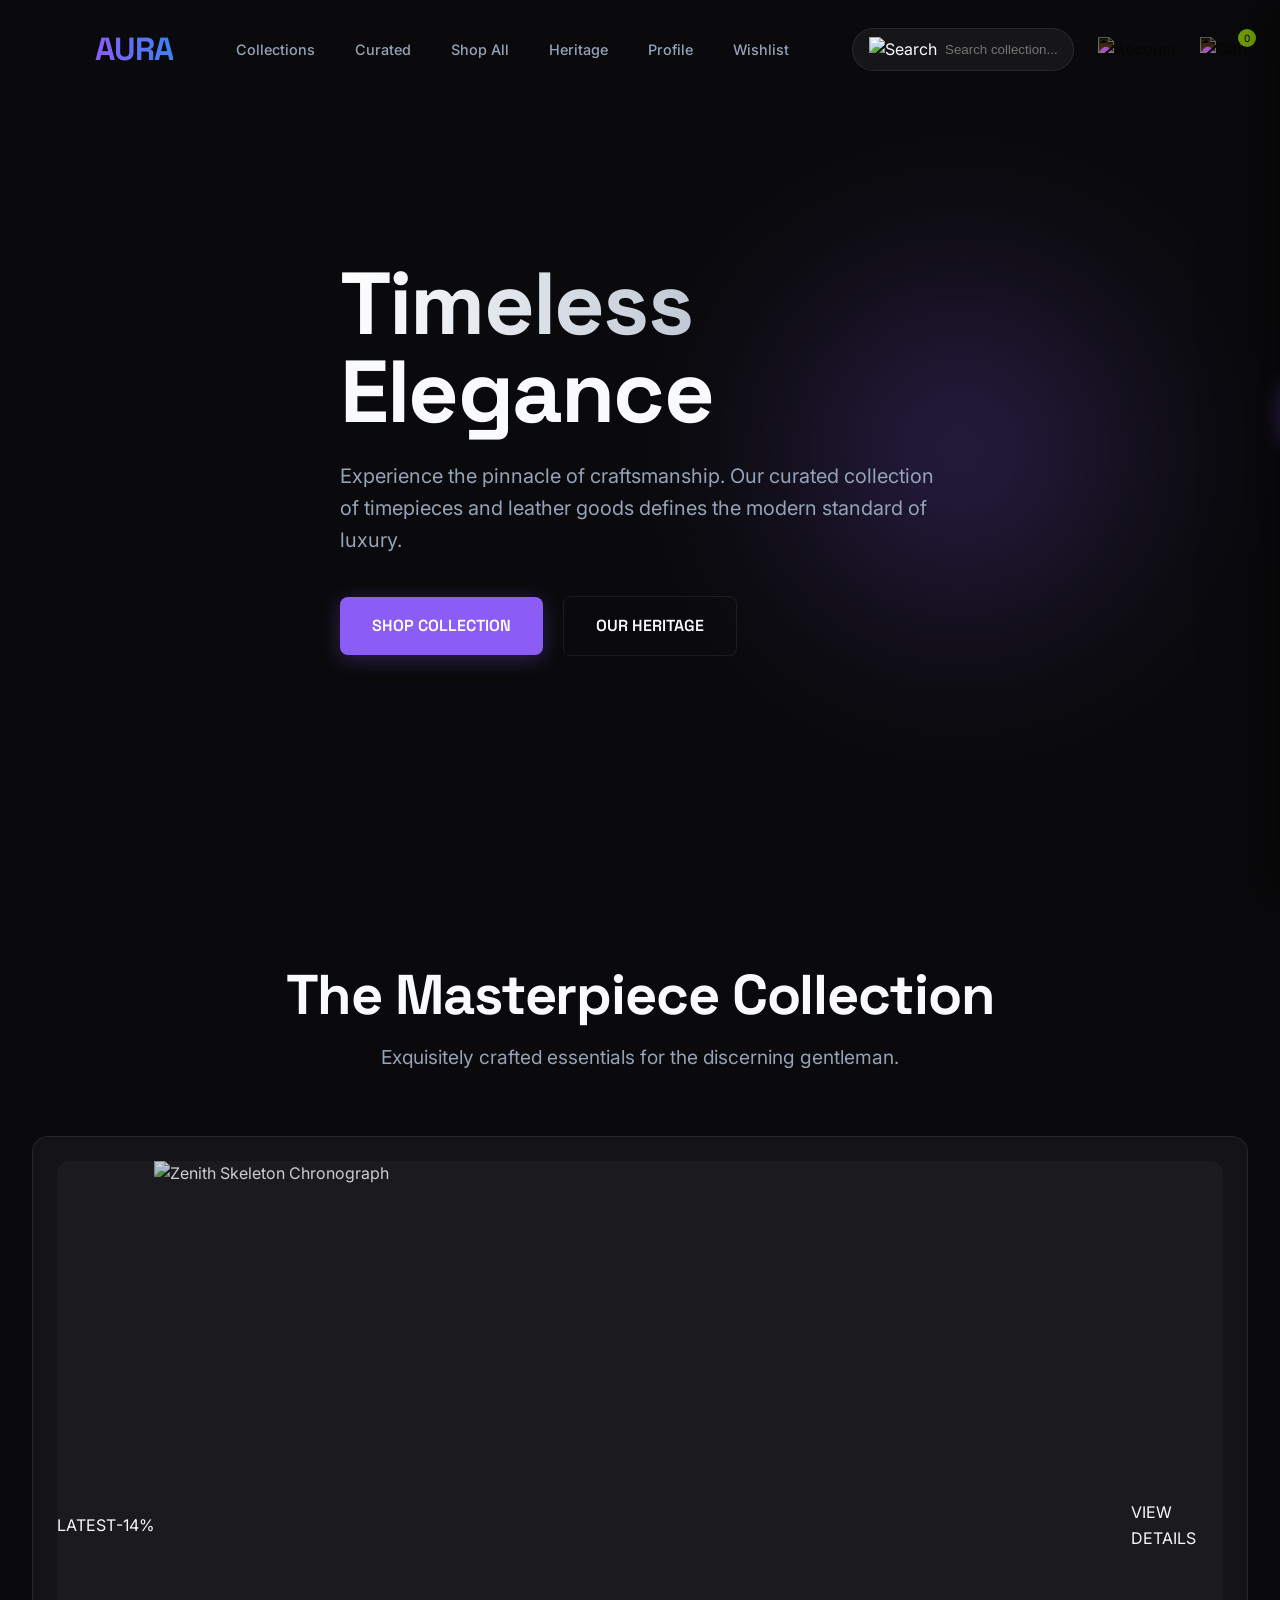
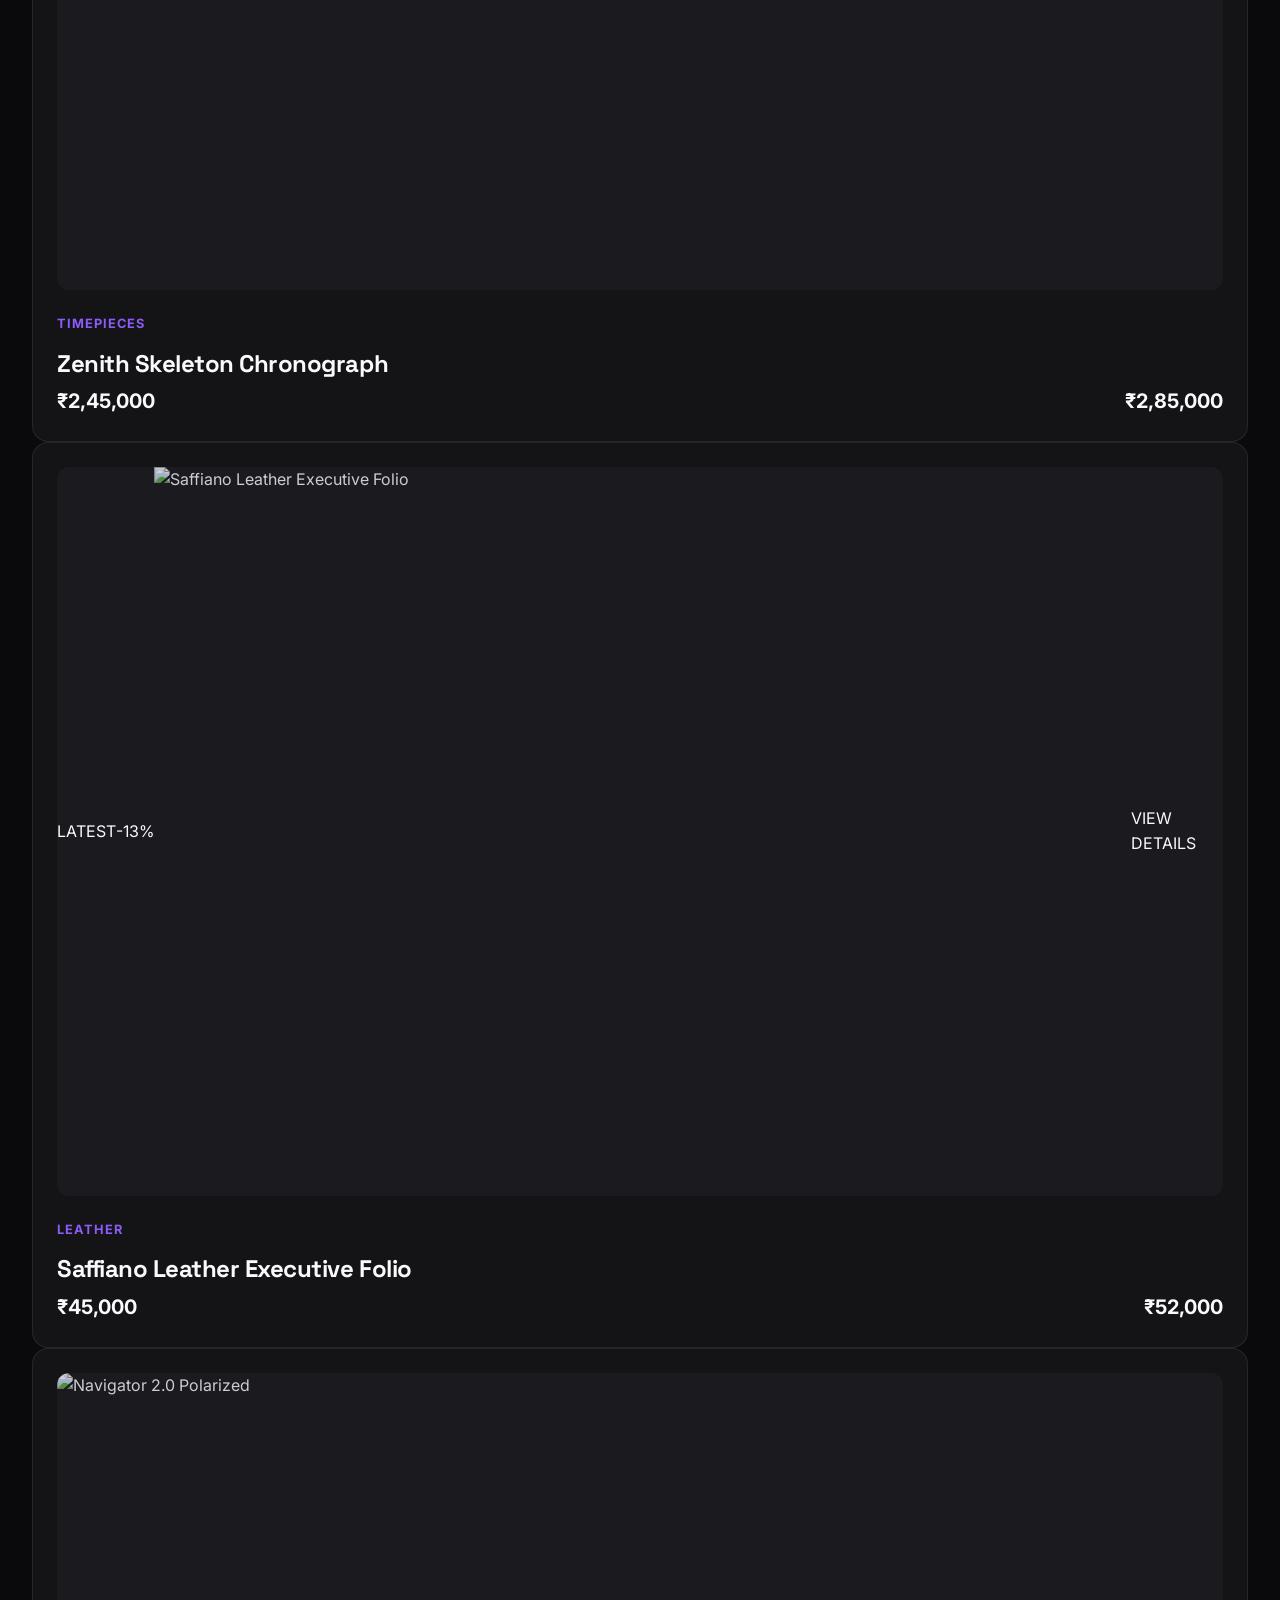
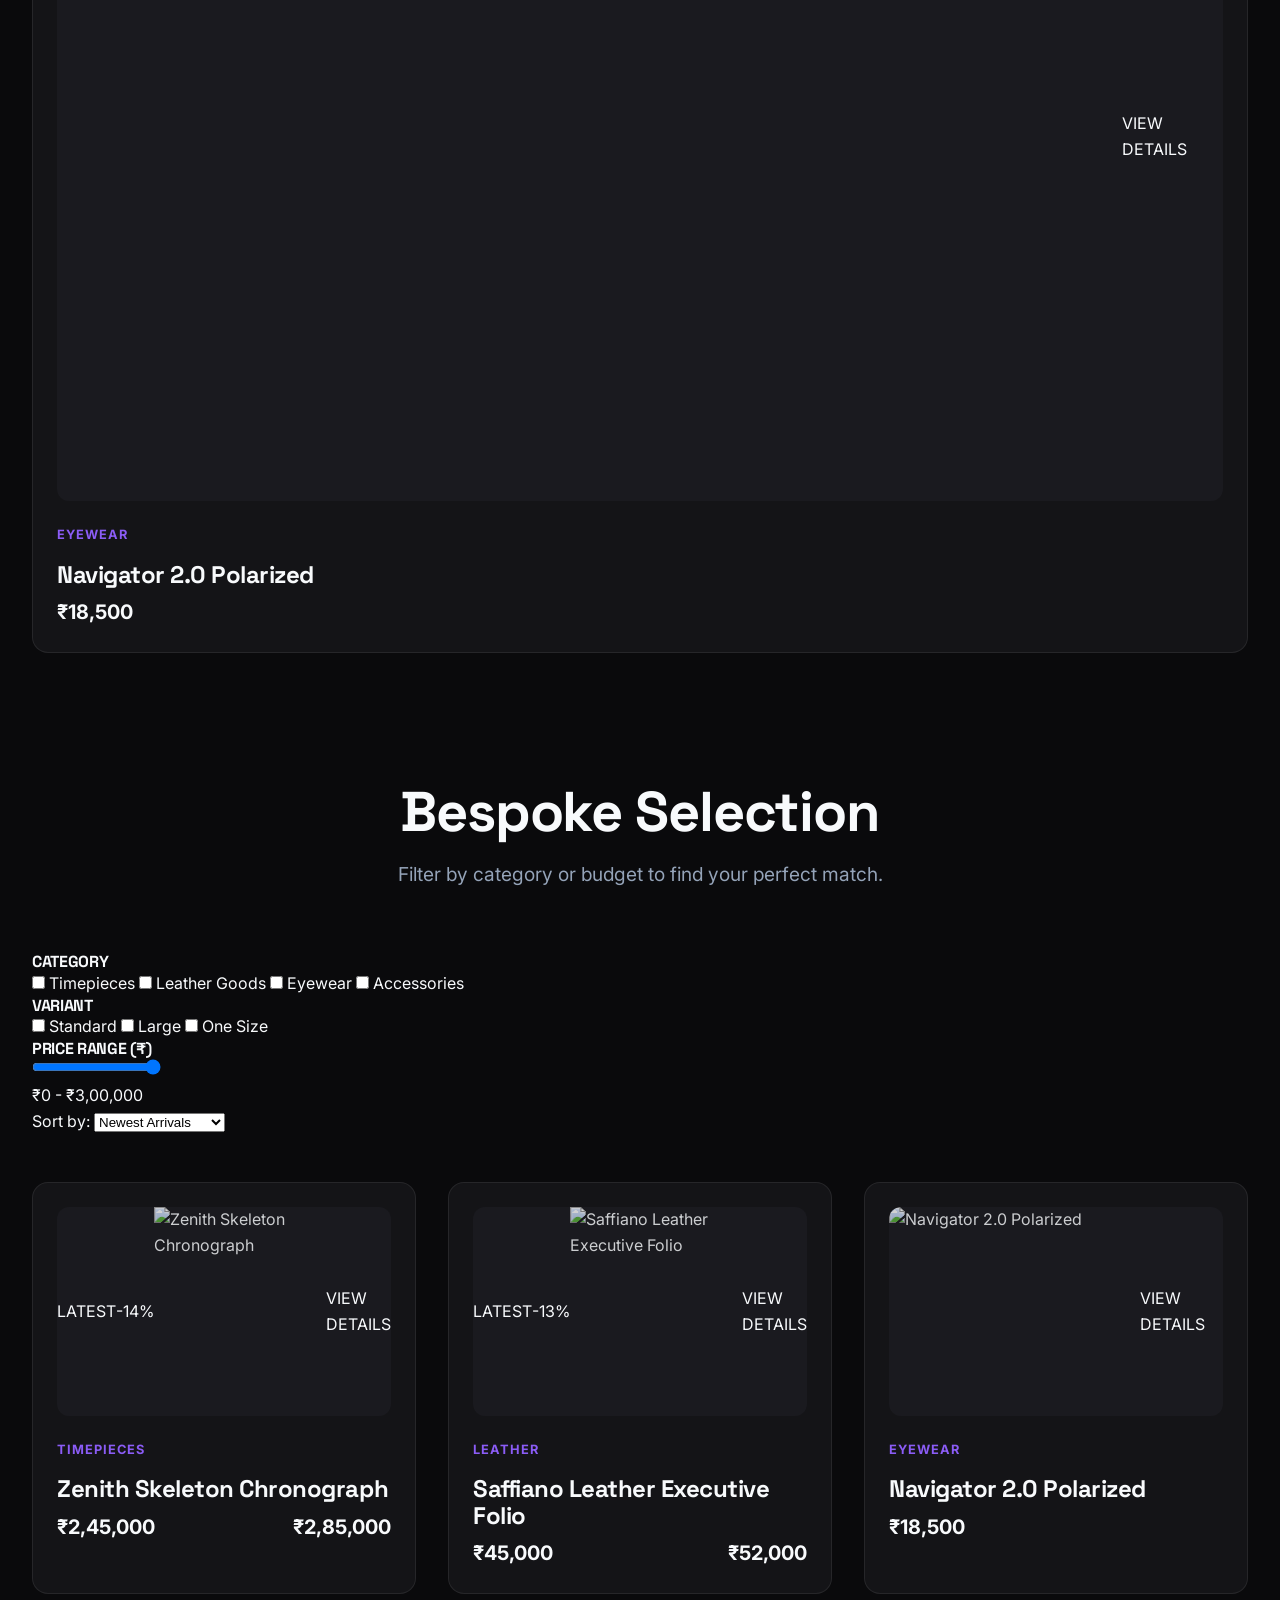
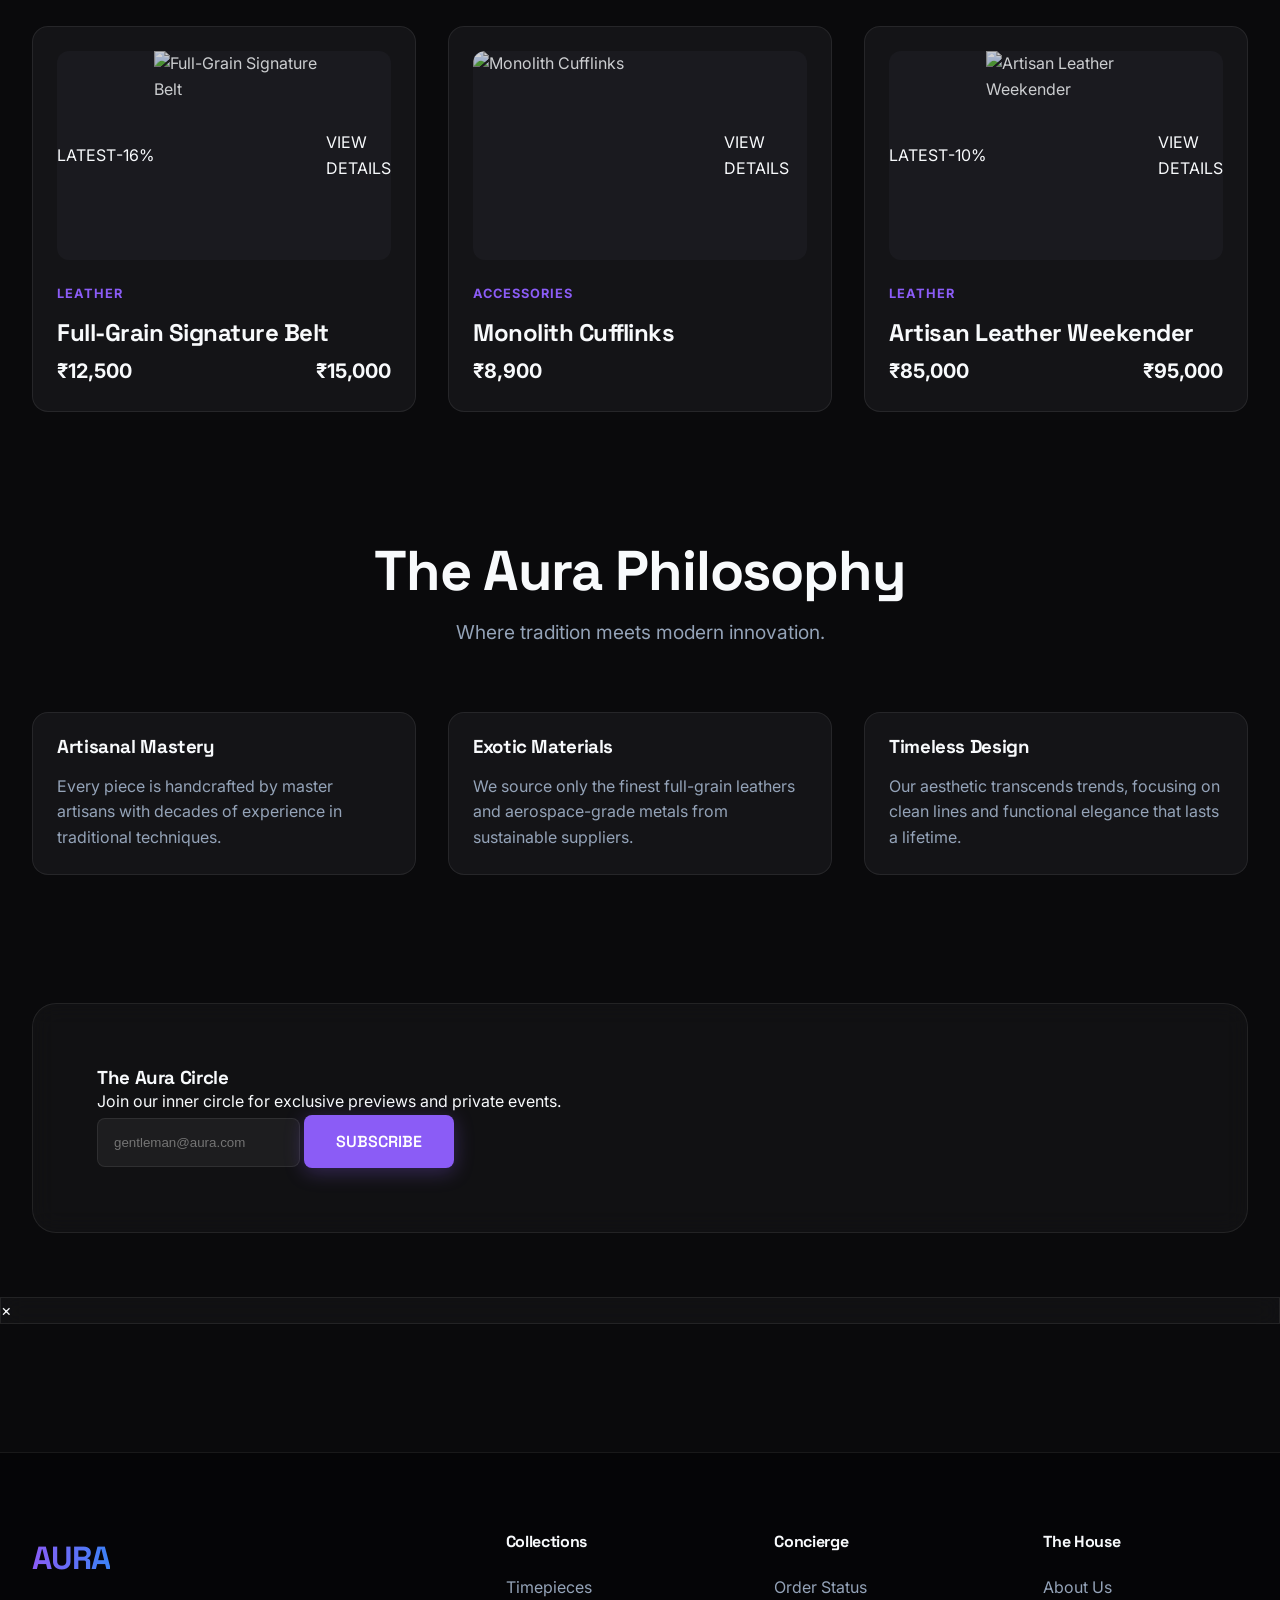
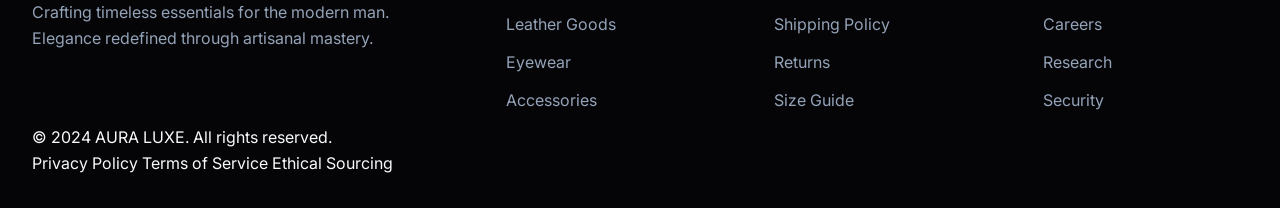
==== commit 3d119a47: "feat: Redesign storefront to AURA LUXE luxury fashion brand - Pivot from AI technology focus to Men'" ====
--- a/index.html
+++ b/index.html
@@ -3,11 +3,11 @@
 <head>
     <meta charset="UTF-8">
     <meta name="viewport" content="width=device-width, initial-scale=1.0">
-    <meta name="description" content="MAVEN - Premium Modern Menswear. Elevated essentials for the contemporary man. Shop our curated collection of jackets, shirts, and accessories.">
-    <meta property="og:title" content="MAVEN | Modern Men's Fashion">
-    <meta property="og:description" content="Elevated essentials for the contemporary man. Modern design, premium quality.">
+    <meta name="description" content="AURA LUXE - Timeless Elegance, Modern Craft. Discover our curated collection of premium Men's fashion accessories.">
+    <meta property="og:title" content="AURA LUXE | Timeless Elegance">
+    <meta property="og:description" content="Curated luxury fashion accessories for the modern man. Timepieces, leather goods, and more.">
     <meta property="og:type" content="website">
-    <title>MAVEN | Premium Modern Menswear</title>
+    <title>AURA LUXE | Timeless Elegance</title>
     <link rel="stylesheet" href="style.css">
 </head>
 <body>
@@ -19,23 +19,22 @@
                 <span></span>
             </div>
             <div class="logo">
-                <a href="index.html">MAVEN</a>
+                <a href="index.html">AURA</a>
             </div>
             <nav class="main-nav" id="mainNav">
                 <ul>
-                    <li><a href="#home">HOME</a></li>
-                    <li><a href="#shop">SHOP</a></li>
-                    <li><a href="#categories">COLLECTIONS</a></li>
-                    <li><a href="#philosophy">ABOUT</a></li>
-                    <li class="mobile-only"><a href="account.html">ACCOUNT</a></li>
-                    <li><a href="account.html#wishlist" class="mobile-only">WISHLIST</a></li>
-                    <li><a href="account.html#orders" class="mobile-only">MY ORDERS</a></li>
+                    <li><a href="index.html">Collections</a></li>
+                    <li><a href="#featured">Curated</a></li>
+                    <li><a href="#shop">Shop All</a></li>
+                    <li><a href="#philosophy">Heritage</a></li>
+                    <li class="mobile-only"><a href="account.html">Profile</a></li>
+                    <li><a href="account.html#wishlist" class="mobile-only">Wishlist</a></li>
                 </ul>
             </nav>
             <div class="header-icons">
                 <div class="search-container">
-                    <img src="https://img.icons8.com/material-outlined/20/000000/search--v1.png" alt="Search">
-                    <input type="text" id="searchInput" placeholder="Search...">
+                    <img src="https://img.icons8.com/material-outlined/20/ffffff/search--v1.png" alt="Search">
+                    <input type="text" id="searchInput" placeholder="Search collection...">
                 </div>
                 <a href="account.html" class="icon account-icon" aria-label="Account">
                     <img src="https://img.icons8.com/material-outlined/24/000000/user-male-circle.png" alt="Account">
@@ -52,7 +51,7 @@
     <div class="cart-overlay" id="cartOverlay" onclick="closeCartDrawer()"></div>
     <div class="cart-drawer" id="cartDrawer">
         <div class="cart-drawer-header">
-            <h3>YOUR CART</h3>
+            <h3>SHOPPING BAG</h3>
             <span class="close-cart" onclick="closeCartDrawer()">&times;</span>
         </div>
         <div class="cart-drawer-items" id="cartDrawerItems">
@@ -60,132 +59,78 @@
         </div>
         <div class="cart-drawer-footer">
             <div class="summary-row" style="margin-bottom: 15px; font-weight: 700;">
-                <span>SUBTOTAL</span>
+                <span>TOTAL ESTIMATE</span>
                 <span id="cartDrawerTotal">₹0</span>
             </div>
-            <p style="font-size: 11px; color: var(--text-light); margin-bottom: 20px;">FREE delivery on orders above ₹3,000</p>
-            <a href="cart.html" class="btn btn-outline" style="width: 100%; margin-bottom: 10px;">VIEW CART</a>
-            <a href="checkout.html" class="btn btn-primary" style="width: 100%;">CHECKOUT</a>
+            <p style="font-size: 11px; color: var(--text-muted); margin-bottom: 20px;">Complimentary global shipping on all orders over ₹50,000.</p>
+            <a href="cart.html" class="btn btn-outline" style="width: 100%; margin-bottom: 10px;">VIEW BAG</a>
+            <a href="checkout.html" class="btn btn-primary" style="width: 100%;">PURCHASE NOW</a>
         </div>
     </div>
 
     <main id="home">
         <section class="hero">
-            <div class="hero-image" style="background-image: url('https://images.unsplash.com/photo-1490367532201-b9bc1dc483f6?q=80&w=2070&auto=format&fit=crop')">
-            </div>
-            <div class="hero-overlay"></div>
-            <div class="hero-content">
-                <div class="container">
-                    <span class="est fade-in">EST. 22</span>
-                    <h1 class="fade-in">MODERN // MINIMAL</h1>
-                    <p class="subheadline fade-in">ELEVATED ESSENTIALS FOR THE CONTEMPORARY MAN.</p>
-                    <a href="#shop" class="btn btn-primary fade-in">EXPLORE COLLECTION</a>
-                </div>
+            <div class="container">
+                <div class="hero-content">
+                    <h1 class="fade-in">
+                        <span>Timeless</span>
+                        Elegance
+                    </h1>
+                    <p class="fade-in">Experience the pinnacle of craftsmanship. Our curated collection of timepieces and leather goods defines the modern standard of luxury.</p>
+                    <div class="hero-actions fade-in">
+                        <a href="#shop" class="btn btn-primary">SHOP COLLECTION</a>
+                        <a href="#philosophy" class="btn btn-outline" style="margin-left: 1rem;">OUR HERITAGE</a>
+                    </div>
+                </div>
+            </div>
+            <div class="hero-visual">
+                <div class="aura-orb"></div>
             </div>
         </section>
 
         <section class="featured-collection" id="featured">
             <div class="container">
                 <div class="section-title">
-                    <h2>FEATURED // DROPS</h2>
-                    <p>Hand-picked selections from our latest release.</p>
-                </div>
-                <div class="featured-grid">
+                    <h2>The Masterpiece Collection</h2>
+                    <p>Exquisitely crafted essentials for the discerning gentleman.</p>
+                </div>
+                <div class="featured-grid" id="featuredGrid">
                     <!-- Featured items will be injected by JS -->
                 </div>
             </div>
         </section>
 
-        <section class="categories" id="categories">
+        <section class="shop-section" id="shop">
             <div class="container">
                 <div class="section-title">
-                    <h2>THE UNIFORM // OF THE UNSEEN</h2>
-                    <p>Our core collection featuring essential pieces for the modern man.</p>
-                </div>
-                <div class="categories-grid">
-                    <div class="category-card" onclick="document.querySelector('input[value=\'jackets\']').click(); location.href='#shop';">
-                        <div class="category-image">
-                            <img src="https://images.unsplash.com/photo-1551028719-00167b16eac5?q=80&w=1935&auto=format&fit=crop" alt="Jackets">
-                        </div>
-                        <div class="category-info">
-                            <h3>JACKETS</h3>
-                            <p>Premium outerwear</p>
-                            <span class="explore-link">EXPLORE MORE →</span>
-                        </div>
-                    </div>
-                    <div class="category-card" onclick="document.querySelector('input[value=\'shirts\']').click(); location.href='#shop';">
-                        <div class="category-image">
-                            <img src="https://images.unsplash.com/photo-1621072156002-e2fcced0b170?q=80&w=1974&auto=format&fit=crop" alt="Shirts">
-                        </div>
-                        <div class="category-info">
-                            <h3>SHIRTS</h3>
-                            <p>Essential layers</p>
-                            <span class="explore-link">EXPLORE MORE →</span>
-                        </div>
-                    </div>
-                    <div class="category-card" onclick="document.querySelector('input[value=\'pants\']').click(); location.href='#shop';">
-                        <div class="category-image">
-                            <img src="https://images.unsplash.com/photo-1473966968600-fa804b86d30b?q=80&w=1974&auto=format&fit=crop" alt="Pants">
-                        </div>
-                        <div class="category-info">
-                            <h3>PANTS</h3>
-                            <p>Modern fit</p>
-                            <span class="explore-link">EXPLORE MORE →</span>
-                        </div>
-                    </div>
-                </div>
-            </div>
-        </section>
-
-        <section class="shop-section" id="shop">
-            <div class="container">
-                <div class="section-title">
-                    <h2>EVERYDAY // SELECTION</h2>
+                    <h2>Bespoke Selection</h2>
+                    <p>Filter by category or budget to find your perfect match.</p>
                 </div>
                 <div class="showcase-container">
                     <aside class="filters-sidebar">
                         <div class="filter-group">
                             <h4>CATEGORY</h4>
                             <div class="filter-options" id="categoryFilters">
-                                <label><input type="checkbox" value="jackets"> Jackets</label>
-                                <label><input type="checkbox" value="shirts"> Shirts</label>
-                                <label><input type="checkbox" value="pants"> Pants</label>
-                                <label><input type="checkbox" value="shorts"> Shorts</label>
+                                <label><input type="checkbox" value="timepieces"> Timepieces</label>
+                                <label><input type="checkbox" value="leather"> Leather Goods</label>
+                                <label><input type="checkbox" value="eyewear"> Eyewear</label>
                                 <label><input type="checkbox" value="accessories"> Accessories</label>
                             </div>
                         </div>
 
                         <div class="filter-group">
-                            <h4>SIZE</h4>
+                            <h4>VARIANT</h4>
                             <div class="filter-options" id="sizeFilters">
-                                <label><input type="checkbox" value="XS"> XS</label>
-                                <label><input type="checkbox" value="S"> S</label>
-                                <label><input type="checkbox" value="M"> M</label>
-                                <label><input type="checkbox" value="L"> L</label>
-                                <label><input type="checkbox" value="XL"> XL</label>
+                                <label><input type="checkbox" value="Standard"> Standard</label>
+                                <label><input type="checkbox" value="Large"> Large</label>
+                                <label><input type="checkbox" value="One Size"> One Size</label>
                             </div>
                         </div>
 
                         <div class="filter-group">
                             <h4>PRICE RANGE (₹)</h4>
-                            <input type="range" id="priceRange" min="0" max="50000" step="100" value="50000">
-                            <p id="priceLabel">₹0 - ₹50,000</p>
-                        </div>
-
-                        <div class="filter-group">
-                            <h4>RATING</h4>
-                            <div class="filter-options" id="ratingFilters">
-                                <label><input type="checkbox" value="4"> ⭐⭐⭐⭐+ (4 & above)</label>
-                                <label><input type="checkbox" value="3"> ⭐⭐⭐+ (3 & above)</label>
-                            </div>
-                        </div>
-
-                        <div class="filter-group">
-                            <h4>DISCOUNT</h4>
-                            <div class="filter-options" id="discountFilters">
-                                <label><input type="checkbox" value="30"> 30% or more</label>
-                                <label><input type="checkbox" value="50"> 50% or more</label>
-                            </div>
+                            <input type="range" id="priceRange" min="0" max="300000" step="5000" value="300000">
+                            <p id="priceLabel">₹0 - ₹3,00,000</p>
                         </div>
                     </aside>
 
@@ -193,11 +138,10 @@
                         <div class="sort-options">
                             <label for="sortSelect">Sort by:</label>
                             <select id="sortSelect">
-                                <option value="newest">Newest First</option>
+                                <option value="newest">Newest Arrivals</option>
                                 <option value="price-low">Price: Low to High</option>
                                 <option value="price-high">Price: High to Low</option>
-                                <option value="rating">Highest Rated</option>
-                                <option value="discount">Highest Discount</option>
+                                <option value="rating">Customer Rating</option>
                             </select>
                         </div>
 
@@ -210,44 +154,44 @@
         </section>
 
         <section class="philosophy-section" id="philosophy">
-            <div class="philosophy-overlay"></div>
-            <div class="philosophy-content">
-                <div class="container">
-                    <h2>QUIET // DESIGN</h2>
-                    <p>We believe in the power of simplicity. Our designs speak through quality, not noise. Every stitch is intentional, every fabric is chosen for its longevity and feel.</p>
-                    <button class="btn btn-primary">READ OUR STORY</button>
-                </div>
-            </div>
-        </section>
-
-        <section class="testimonials">
             <div class="container">
                 <div class="section-title">
-                    <h2>TRUSTED BY // ROUTINE</h2>
-                </div>
-                <div class="testimonials-grid" id="testimonialGrid">
-                    <!-- Testimonials -->
+                    <h2>The Aura Philosophy</h2>
+                    <p>Where tradition meets modern innovation.</p>
+                </div>
+                <div class="product-grid" style="grid-template-columns: repeat(3, 1fr);">
+                    <div class="product-card glass">
+                        <h3>Artisanal Mastery</h3>
+                        <p style="color: var(--text-muted); margin-top: 1rem;">Every piece is handcrafted by master artisans with decades of experience in traditional techniques.</p>
+                    </div>
+                    <div class="product-card glass">
+                        <h3>Exotic Materials</h3>
+                        <p style="color: var(--text-muted); margin-top: 1rem;">We source only the finest full-grain leathers and aerospace-grade metals from sustainable suppliers.</p>
+                    </div>
+                    <div class="product-card glass">
+                        <h3>Timeless Design</h3>
+                        <p style="color: var(--text-muted); margin-top: 1rem;">Our aesthetic transcends trends, focusing on clean lines and functional elegance that lasts a lifetime.</p>
+                    </div>
                 </div>
             </div>
         </section>
 
         <section class="newsletter-section">
             <div class="container">
-                <div class="newsletter-container">
-                    <h3>STAY UPDATED</h3>
-                    <p>Get exclusive drops, style tips, and 10% off your first order</p>
+                <div class="newsletter-container glass" style="padding: 4rem; border-radius: 24px;">
+                    <h3>The Aura Circle</h3>
+                    <p>Join our inner circle for exclusive previews and private events.</p>
                     <form class="newsletter-form">
-                        <input type="email" placeholder="Enter your email" required>
+                        <input type="email" placeholder="gentleman@aura.com" required style="background: rgba(255,255,255,0.05); border: 1px solid var(--border-dim); color: white; padding: 1rem; border-radius: 8px;">
                         <button type="submit" class="btn btn-primary">SUBSCRIBE</button>
                     </form>
-                    <p class="privacy-text">We respect your privacy. Unsubscribe anytime.</p>
                 </div>
             </div>
         </section>
     </main>
 
     <div id="quickViewModal" class="modal">
-        <div class="modal-content">
+        <div class="modal-content glass">
             <span class="close-modal">&times;</span>
             <div id="quickViewBody"></div>
         </div>
@@ -257,52 +201,47 @@
         <div class="container">
             <div class="footer-container">
                 <div class="footer-column">
-                    <h4>ABOUT</h4>
+                    <div class="logo" style="margin-bottom: 1rem;"><a href="#">AURA</a></div>
+                    <p style="color: var(--text-muted);">Crafting timeless essentials for the modern man. Elegance redefined through artisanal mastery.</p>
+                </div>
+
+                <div class="footer-column">
+                    <h4>Collections</h4>
+                    <ul>
+                        <li><a href="#">Timepieces</a></li>
+                        <li><a href="#">Leather Goods</a></li>
+                        <li><a href="#">Eyewear</a></li>
+                        <li><a href="#">Accessories</a></li>
+                    </ul>
+                </div>
+
+                <div class="footer-column">
+                    <h4>Concierge</h4>
+                    <ul>
+                        <li><a href="#">Order Status</a></li>
+                        <li><a href="#">Shipping Policy</a></li>
+                        <li><a href="#">Returns</a></li>
+                        <li><a href="#">Size Guide</a></li>
+                    </ul>
+                </div>
+
+                <div class="footer-column">
+                    <h4>The House</h4>
                     <ul>
                         <li><a href="#">About Us</a></li>
-                        <li><a href="#">Our Story</a></li>
                         <li><a href="#">Careers</a></li>
-                        <li><a href="#">Press</a></li>
+                        <li><a href="#">Research</a></li>
+                        <li><a href="#">Security</a></li>
                     </ul>
                 </div>
-
-                <div class="footer-column">
-                    <h4>SHOP</h4>
-                    <ul>
-                        <li><a href="#shop">New Arrivals</a></li>
-                        <li><a href="#categories">Collections</a></li>
-                        <li><a href="#shop">Sale</a></li>
-                        <li><a href="#">Gift Cards</a></li>
-                    </ul>
-                </div>
-
-                <div class="footer-column">
-                    <h4>SUPPORT</h4>
-                    <ul>
-                        <li><a href="#">FAQ</a></li>
-                        <li><a href="#">Shipping Info</a></li>
-                        <li><a href="#">Returns</a></li>
-                        <li><a href="#">Contact Us</a></li>
-                    </ul>
-                </div>
-
-                <div class="footer-column">
-                    <h4>FOLLOW</h4>
-                    <ul>
-                        <li><a href="#">Instagram</a></li>
-                        <li><a href="#">Facebook</a></li>
-                        <li><a href="#">Twitter/X</a></li>
-                        <li><a href="#">YouTube</a></li>
-                    </ul>
-                </div>
             </div>
 
             <div class="footer-bottom">
-                <p>&copy; 2024 MAVEN. All rights reserved.</p>
+                <p>&copy; 2024 AURA LUXE. All rights reserved.</p>
                 <div class="footer-links">
                     <a href="#">Privacy Policy</a>
                     <a href="#">Terms of Service</a>
-                    <a href="#">Cookie Policy</a>
+                    <a href="#">Ethical Sourcing</a>
                 </div>
             </div>
         </div>
--- a/style.css
+++ b/style.css
@@ -1,56 +1,51 @@
-@import url('https://fonts.googleapis.com/css2?family=Montserrat:wght@300;400;500;600;700;800&family=Playfair+Display:ital,wght@0,400;0,700;1,400&family=Inter:wght@300;400;500;600;700&family=Roboto:wght@300;400;500;700&display=swap');
+@import url('https://fonts.googleapis.com/css2?family=Inter:wght@300;400;500;600;700;800&family=Space+Grotesk:wght@300;400;500;600;700&family=Outfit:wght@300;400;500;600;700;800&display=swap');
 
 :root {
-    /* Color Palette from JSON */
-    --primary-black: #000000;
-    --primary-light: #1a1a1a;
-    --accent-orange: #ff6b35;
-    --accent-orange-dark: #ff5520;
-    --text-dark: #1a1a1a;
-    --text-light: #666666;
-    --text-lighter: #999999;
-    --bg-light: #f5f5f5;
-    --white: #ffffff;
-    --border-color: #eeeeee;
-    --success: #2ecc71;
-    --warning: #f39c12;
-    --error: #e74c3c;
-
-    /* MAVEN original aliases for compatibility */
-    --secondary-black: #1a1a1a;
-    --dark-gray: #2a2a2a;
-    --medium-gray: #4a4a4a;
-    --light-gray: #666666;
-    --border-gray: #eeeeee;
-    --accent-gold: #ff6b35; /* Redirect gold to new orange accent */
-    --accent-red: #e74c3c;
-    --success-green: #2ecc71;
-
-    /* Typography from JSON */
-    --font-heading: 'Roboto', 'Montserrat', sans-serif;
-    --font-body: 'Roboto', 'Inter', -apple-system, BlinkMacSystemFont, 'Segoe UI', sans-serif;
-    --font-accent: 'Playfair Display', serif;
-
-    /* Spacing System from JSON */
-    --space-xs: 0.25rem;
-    --space-sm: 0.5rem;
-    --space-md: 1rem;
-    --space-lg: 1.5rem;
-    --space-xl: 2rem;
-    --space-2xl: 3rem;
-
-    /* MAVEN original spacing aliases */
-    --space-s: 0.5rem;
-    --space-m: 1rem;
-    --space-l: 1.5rem;
-    --space-xxl: 3rem;
-
-    /* Transitions */
-    --transition-fast: 0.2s cubic-bezier(0.4, 0, 0.2, 1);
+    /* Aura AI Color Palette */
+    --bg-dark: #0a0a0c;
+    --bg-card: #141417;
+    --bg-nav: rgba(10, 10, 12, 0.85);
+
+    --accent-primary: #8b5cf6; /* Purple */
+    --accent-secondary: #3b82f6; /* Blue */
+    --accent-glow: rgba(139, 92, 246, 0.5);
+
+    --text-main: #f8fafc;
+    --text-muted: #94a3b8;
+    --text-dim: #64748b;
+
+    --border-dim: rgba(255, 255, 255, 0.08);
+    --border-bright: rgba(139, 92, 246, 0.3);
+
+    --success: #10b981;
+    --warning: #f59e0b;
+    --error: #ef4444;
+
+    /* Spacing */
+    --space-xs: 0.5rem;
+    --space-sm: 1rem;
+    --space-md: 1.5rem;
+    --space-lg: 2rem;
+    --space-xl: 4rem;
+    --space-2xl: 8rem;
+
+    /* Typography */
+    --font-heading: 'Space Grotesk', sans-serif;
+    --font-body: 'Inter', sans-serif;
+    --font-accent: 'Outfit', sans-serif;
+
     --transition-base: 0.3s cubic-bezier(0.4, 0, 0.2, 1);
-
-    /* Container */
     --container-width: 1400px;
+
+    /* MAVEN Compatibility Variables */
+    --primary-black: var(--bg-dark);
+    --white: var(--text-main);
+    --accent-orange: var(--accent-primary);
+    --text-dark: var(--text-main);
+    --text-light: var(--text-muted);
+    --bg-light: var(--bg-card);
+    --border-gray: var(--border-dim);
+    --space-xxl: var(--space-xl);
 }
 
 /* Base Styles */
@@ -68,8 +63,8 @@
     font-family: var(--font-body);
     font-size: 16px;
     line-height: 1.6;
-    color: var(--text-dark);
-    background-color: var(--white);
+    color: var(--text-main);
+    background-color: var(--bg-dark);
     overflow-x: hidden;
 }
 
@@ -91,87 +86,62 @@
 h1, h2, h3, h4, h5, h6 {
     font-family: var(--font-heading);
     font-weight: 700;
-    letter-spacing: 2px;
-    text-transform: uppercase;
-    line-height: 1.2;
-}
-
-h1 { font-size: 72px; }
-h2 { font-size: 48px; }
-h3 { font-size: 32px; }
-h4 { font-size: 20px; }
+    line-height: 1.1;
+    letter-spacing: -0.02em;
+}
 
 .container {
     max-width: var(--container-width);
     margin: 0 auto;
-    padding: 0 var(--space-xxl);
-}
-
-/* Components */
+    padding: 0 var(--space-lg);
+}
+
+/* Glassmorphism */
+.glass {
+    background: rgba(255, 255, 255, 0.03);
+    backdrop-filter: blur(12px);
+    -webkit-backdrop-filter: blur(12px);
+    border: 1px solid var(--border-dim);
+}
+
+/* Buttons */
 .btn {
     display: inline-flex;
     align-items: center;
     justify-content: center;
-    padding: var(--space-m) var(--space-xxl);
+    padding: 1rem 2rem;
     font-family: var(--font-heading);
-    font-size: 14px;
+    font-size: 1rem;
     font-weight: 600;
-    letter-spacing: 2px;
-    text-transform: uppercase;
     cursor: pointer;
-    border: 1px solid var(--primary-black);
-    background: transparent;
+    border-radius: 8px;
     transition: var(--transition-base);
     position: relative;
     overflow: hidden;
-    z-index: 1;
 }
 
 .btn-primary {
-    background: var(--primary-black);
-    color: var(--white);
-}
-
-.btn-primary::before {
-    content: '';
-    position: absolute;
-    top: 0;
-    left: -100%;
-    width: 100%;
-    height: 100%;
-    background: var(--accent-orange);
-    transition: var(--transition-base);
-    z-index: -1;
-}
-
-.btn-primary:hover::before {
-    left: 0;
+    background: var(--accent-primary);
+    color: white;
+    border: none;
+    box-shadow: 0 4px 20px rgba(139, 92, 246, 0.3);
+}
+
+.btn-primary:hover {
+    transform: translateY(-2px);
+    box-shadow: 0 8px 30px rgba(139, 92, 246, 0.5);
+    background: #7c3aed;
 }
 
 .btn-outline {
     background: transparent;
-    color: var(--primary-black);
+    color: var(--text-main);
+    border: 1px solid var(--border-dim);
 }
 
 .btn-outline:hover {
-    background: var(--primary-black);
-    color: var(--white);
-}
-
-.section-title {
-    text-align: center;
-    margin-bottom: var(--space-xxl);
-}
-
-.section-title h2 {
-    font-size: 36px;
-    margin-bottom: var(--space-m);
-}
-
-.section-title p {
-    color: var(--text-light);
-    max-width: 600px;
-    margin: 0 auto;
+    background: rgba(255, 255, 255, 0.05);
+    border-color: var(--accent-primary);
 }
 
 /* Header */
@@ -181,15 +151,15 @@
     left: 0;
     width: 100%;
     z-index: 1000;
-    background: transparent;
-    padding: var(--space-l) 0;
+    padding: 1.5rem 0;
     transition: var(--transition-base);
 }
 
 .header.scrolled {
-    background: var(--white);
-    padding: var(--space-m) 0;
-    box-shadow: 0 2px 20px rgba(0,0,0,0.05);
+    background: var(--bg-nav);
+    backdrop-filter: blur(10px);
+    padding: 1rem 0;
+    border-bottom: 1px solid var(--border-dim);
 }
 
 .nav-container {
@@ -199,65 +169,66 @@
 }
 
 .logo a {
-    font-size: 32px;
+    font-size: 2rem;
     font-weight: 800;
-    letter-spacing: 5px;
+    font-family: var(--font-heading);
+    background: linear-gradient(to right, #8b5cf6, #3b82f6);
+    -webkit-background-clip: text;
+    -webkit-text-fill-color: transparent;
+    letter-spacing: -1px;
 }
 
 .main-nav ul {
     display: flex;
-    gap: var(--space-xl);
-}
-
-.mobile-only {
-    display: none !important;
+    gap: 2.5rem;
 }
 
 .main-nav ul li a {
-    font-size: 13px;
-    font-weight: 600;
-    letter-spacing: 1px;
-    color: inherit;
+    font-size: 0.9rem;
+    font-weight: 500;
+    color: var(--text-muted);
+}
+
+.main-nav ul li a:hover {
+    color: var(--text-main);
 }
 
 .header-icons {
     display: flex;
     align-items: center;
-    gap: var(--space-l);
+    gap: 1.5rem;
 }
 
 .search-container {
     display: flex;
     align-items: center;
-    background: var(--bg-light);
-    padding: var(--space-xs) var(--space-s);
-    border-radius: 4px;
-    border: 1px solid var(--border-gray);
+    background: rgba(255, 255, 255, 0.05);
+    padding: 0.5rem 1rem;
+    border-radius: 99px;
+    border: 1px solid var(--border-dim);
 }
 
 .search-container input {
     border: none;
     background: transparent;
-    padding: var(--space-xs);
-    font-size: 13px;
-    width: 150px;
+    padding-left: 0.5rem;
+    color: var(--text-main);
     outline: none;
-    font-family: var(--font-body);
+    width: 120px;
 }
 
 .icon {
+    filter: invert(1);
+    cursor: pointer;
     position: relative;
-    display: flex;
-    align-items: center;
-    cursor: pointer;
 }
 
 .cart-count {
     position: absolute;
     top: -8px;
     right: -8px;
-    background: var(--accent-orange);
-    color: var(--white);
+    background: var(--accent-primary);
+    color: white;
     font-size: 10px;
     width: 18px;
     height: 18px;
@@ -265,28 +236,154 @@
     display: flex;
     align-items: center;
     justify-content: center;
-}
-
-/* Cart Drawer Styles */
+    filter: invert(0);
+}
+
+/* Hero Section */
+.hero {
+    min-height: 100vh;
+    display: flex;
+    align-items: center;
+    position: relative;
+    padding-top: 80px;
+}
+
+.hero-visual {
+    position: absolute;
+    right: 0;
+    top: 50%;
+    transform: translateY(-50%);
+    width: 50%;
+    height: 100%;
+    display: flex;
+    justify-content: center;
+    align-items: center;
+    z-index: 1;
+}
+
+.aura-orb {
+    width: 500px;
+    height: 500px;
+    background: radial-gradient(circle, var(--accent-primary) 0%, transparent 70%);
+    border-radius: 50%;
+    filter: blur(80px);
+    opacity: 0.3;
+    animation: pulse 8s infinite alternate;
+}
+
+@keyframes pulse {
+    0% { transform: scale(1) translate(0, 0); opacity: 0.3; }
+    100% { transform: scale(1.2) translate(20px, -20px); opacity: 0.5; }
+}
+
+.hero-content {
+    position: relative;
+    z-index: 2;
+    max-width: 800px;
+}
+
+.hero-content h1 {
+    font-size: 5.5rem;
+    margin-bottom: 1.5rem;
+    line-height: 1;
+}
+
+.hero-content h1 span {
+    display: block;
+    background: linear-gradient(to right, #fff, #94a3b8);
+    -webkit-background-clip: text;
+    -webkit-text-fill-color: transparent;
+}
+
+.hero-content p {
+    font-size: 1.25rem;
+    color: var(--text-muted);
+    margin-bottom: 2.5rem;
+    max-width: 600px;
+}
+
+/* Product Cards */
+.product-grid {
+    display: grid;
+    grid-template-columns: repeat(auto-fill, minmax(300px, 1fr));
+    gap: 2rem;
+    margin-top: 3rem;
+}
+
+.product-card {
+    background: var(--bg-card);
+    border: 1px solid var(--border-dim);
+    border-radius: 16px;
+    padding: 1.5rem;
+    transition: var(--transition-base);
+}
+
+.product-card:hover {
+    border-color: var(--border-bright);
+    transform: translateY(-5px);
+    box-shadow: 0 10px 40px rgba(0,0,0,0.4);
+}
+
+.product-image-container {
+    aspect-ratio: 16/10;
+    background: #1a1a1f;
+    border-radius: 12px;
+    overflow: hidden;
+    margin-bottom: 1.5rem;
+    display: flex;
+    align-items: center;
+    justify-content: center;
+}
+
+.product-image-container img {
+    width: 100%;
+    height: 100%;
+    object-fit: cover;
+    opacity: 0.8;
+    transition: var(--transition-base);
+}
+
+.product-card:hover img {
+    opacity: 1;
+    transform: scale(1.05);
+}
+
+.product-info h3 {
+    font-size: 1.5rem;
+    margin-bottom: 0.5rem;
+}
+
+.product-category {
+    font-size: 0.8rem;
+    color: var(--accent-primary);
+    text-transform: uppercase;
+    font-weight: 700;
+    letter-spacing: 1px;
+    margin-bottom: 1rem;
+    display: block;
+}
+
+.product-price {
+    font-size: 1.25rem;
+    font-weight: 700;
+    color: var(--text-main);
+    display: flex;
+    justify-content: space-between;
+    align-items: center;
+}
+
+/* Cart Drawer (Re-themed) */
 .cart-drawer {
     position: fixed;
     top: 0;
     right: -450px;
     width: 450px;
     height: 100%;
-    background: var(--white);
+    background: var(--bg-card);
     z-index: 3000;
-    box-shadow: -5px 0 30px rgba(0,0,0,0.1);
+    box-shadow: -10px 0 50px rgba(0,0,0,0.5);
     transition: var(--transition-base);
-    display: flex;
-    flex-direction: column;
-}
-
-@media (max-width: 480px) {
-    .cart-drawer {
-        width: 100%;
-        right: -100%;
-    }
+    border-left: 1px solid var(--border-dim);
 }
 
 .cart-drawer.active {
@@ -294,1305 +391,130 @@
 }
 
 .cart-drawer-header {
-    padding: var(--space-xl);
-    border-bottom: 1px solid var(--border-gray);
-    display: flex;
-    justify-content: space-between;
-    align-items: center;
-}
-
-.close-cart {
-    font-size: 24px;
-    cursor: pointer;
-}
-
-.cart-drawer-items {
-    flex: 1;
-    overflow-y: auto;
-    padding: var(--space-xl);
-}
-
-.cart-drawer-footer {
-    padding: var(--space-xl);
-    border-top: 1px solid var(--border-gray);
-    background: var(--bg-light);
-}
-
-.cart-overlay {
-    position: fixed;
-    top: 0;
-    left: 0;
-    width: 100%;
-    height: 100%;
-    background: rgba(0,0,0,0.5);
-    z-index: 2999;
-    display: none;
-}
-
-.cart-overlay.active {
-    display: block;
-}
-
-/* Hero Section */
-.hero {
-    height: 100vh;
-    position: relative;
-    display: flex;
-    align-items: center;
-    overflow: hidden;
-}
-
-.hero-image {
-    position: absolute;
-    top: 0;
-    left: 0;
-    width: 100%;
-    height: 100%;
-    background-size: cover;
-    background-position: center;
-    transform: scale(1.05);
-    transition: transform 10s ease;
-}
-
-.hero:hover .hero-image {
-    transform: scale(1);
-}
-
-.hero-overlay {
-    position: absolute;
-    top: 0;
-    left: 0;
-    width: 100%;
-    height: 100%;
-    background: linear-gradient(135deg, rgba(0,0,0,0.8) 0%, rgba(26,26,26,0.6) 100%);
-}
-
-.hero-content {
-    position: relative;
-    z-index: 10;
-    color: var(--white);
-    width: 100%;
-}
-
-.hero-content .est {
-    display: block;
-    font-size: 14px;
-    margin-bottom: var(--space-l);
-    letter-spacing: 4px;
-}
-
-.hero-content h1 {
-    font-size: 100px;
-    margin-bottom: var(--space-m);
-}
-
-.hero-content .subheadline {
-    font-size: 18px;
-    letter-spacing: 3px;
-    margin-bottom: var(--space-xxl);
-    font-weight: 300;
-    max-width: 600px;
-}
-
-/* Featured Collection */
-.featured-grid {
-    display: grid;
-    grid-template-columns: repeat(3, 1fr);
-    gap: var(--space-xl);
-    margin-top: var(--space-xxl);
-}
-
-/* Categories Section */
-.categories-grid {
-    display: grid;
-    grid-template-columns: repeat(3, 1fr);
-    gap: var(--space-xl);
-}
-
-.category-card {
-    position: relative;
-    overflow: hidden;
-    cursor: pointer;
-}
-
-.category-image {
-    aspect-ratio: 3/4;
-    overflow: hidden;
-    margin-bottom: var(--space-m);
-}
-
-.category-image img {
-    width: 100%;
-    height: 100%;
-    object-fit: cover;
-    transition: var(--transition-base);
-}
-
-.quick-view-overlay {
-    position: absolute;
-    bottom: 0;
-    left: 0;
-    width: 100%;
-    background: rgba(10,10,10,0.8);
-    color: var(--white);
-    padding: var(--space-s);
-    text-align: center;
-    font-size: 11px;
-    font-weight: 700;
-    letter-spacing: 1px;
-    transform: translateY(100%);
-    transition: var(--transition-base);
-    cursor: pointer;
-}
-
-.product-card:hover .quick-view-overlay {
-    transform: translateY(0);
-}
-
-.category-card:hover .category-image img {
-    transform: scale(1.05);
-}
-
-.category-info h3 {
-    font-size: 20px;
-    margin-bottom: var(--space-xs);
-}
-
-.category-info p {
-    color: var(--text-light);
-    font-size: 14px;
-    margin-bottom: var(--space-m);
-}
-
-.explore-link {
-    font-size: 12px;
-    font-weight: 700;
-    letter-spacing: 2px;
-    opacity: 0.6;
-}
-
-.category-card:hover .explore-link {
-    opacity: 1;
-    color: var(--accent-orange);
-}
-
-/* Shop Section Layout */
-.showcase-container {
-    display: flex;
-    gap: var(--space-xxl);
-    margin-top: var(--space-xxl);
-}
-
-.filters-sidebar {
-    flex: 0 0 250px;
-}
-
-.filter-group {
-    margin-bottom: var(--space-xl);
-}
-
-.filter-group h4 {
-    font-size: 14px;
-    margin-bottom: var(--space-m);
-    border-bottom: 1px solid var(--border-gray);
-    padding-bottom: var(--space-s);
-}
-
-.filter-options label {
-    display: block;
-    margin-bottom: var(--space-s);
-    font-size: 14px;
-    cursor: pointer;
-}
-
-.product-main {
-    flex: 1;
-}
-
-.sort-options {
-    display: flex;
-    justify-content: flex-end;
-    align-items: center;
-    margin-bottom: var(--space-l);
-    gap: var(--space-m);
-}
-
-.sort-options select {
-    padding: var(--space-s) var(--space-m);
-    border: 1px solid var(--border-gray);
-    font-family: var(--font-body);
-}
-
-.product-grid {
-    display: grid;
-    grid-template-columns: repeat(3, 1fr);
-    gap: var(--space-xl);
-}
-
-/* Philosophy Section */
-.philosophy-section {
-    position: relative;
-    height: 600px;
-    background: linear-gradient(rgba(0,0,0,0.5), rgba(0,0,0,0.5)),
-                url('https://images.unsplash.com/photo-1441984904996-e0b6ba687e04?q=80&w=2070&auto=format&fit=crop');
-    background-size: cover;
-    background-position: center;
-    background-attachment: fixed;
-    display: flex;
-    align-items: center;
-    justify-content: center;
-    text-align: center;
-    color: var(--white);
-    margin: var(--space-xxl) 0;
-}
-
-.philosophy-content h2 {
-    font-size: 72px;
-    margin-bottom: var(--space-l);
-    letter-spacing: 10px;
-}
-
-.philosophy-content p {
-    font-size: 18px;
-    max-width: 800px;
-    margin: 0 auto var(--space-xl);
-    font-weight: 300;
-}
-
-/* Testimonials */
-.testimonials {
-    padding: var(--space-xxl) 0;
-    background: var(--bg-light);
-}
-
-.testimonials-grid {
-    display: grid;
-    grid-template-columns: repeat(3, 1fr);
-    gap: var(--space-xl);
-}
-
-.testimonial-card {
-    background: var(--white);
-    padding: var(--space-xxl);
-    text-align: center;
-    box-shadow: 0 10px 30px rgba(0,0,0,0.03);
-}
-
-.testimonial-image {
-    width: 80px;
-    height: 80px;
-    border-radius: 50%;
-    overflow: hidden;
-    margin: 0 auto var(--space-l);
-}
-
-.testimonial-image img {
-    width: 100%;
-    height: 100%;
-    object-fit: cover;
-}
-
-.testimonial-text {
-    font-family: var(--font-accent);
-    font-style: italic;
-    font-size: 18px;
-    margin-bottom: var(--space-l);
-}
-
-.testimonial-author {
-    font-weight: 700;
-    font-size: 14px;
-    letter-spacing: 1px;
-}
-
-.testimonial-role {
-    font-size: 12px;
-    color: var(--text-light);
-}
-
-/* Newsletter */
-.newsletter-section {
-    padding: var(--space-xxl) 0;
-    text-align: center;
-}
-
-.newsletter-container {
-    max-width: 600px;
-    margin: 0 auto;
-}
-
-.newsletter-form {
-    display: flex;
-    gap: var(--space-s);
-    margin: var(--space-l) 0;
-}
-
-.newsletter-form input {
-    flex: 1;
-    padding: var(--space-m) var(--space-l);
-    border: 1px solid var(--border-gray);
-    font-family: var(--font-body);
+    padding: 2rem;
+    border-bottom: 1px solid var(--border-dim);
 }
 
 /* Footer */
 .footer {
-    background: var(--primary-black);
-    color: var(--white);
-    padding: var(--space-xxl) 0 var(--space-l);
+    background: #050507;
+    padding: 5rem 0 2rem;
+    margin-top: 8rem;
+    border-top: 1px solid var(--border-dim);
 }
 
 .footer-container {
     display: grid;
-    grid-template-columns: repeat(4, 1fr);
-    gap: var(--space-xxl);
-    margin-bottom: var(--space-xxl);
+    grid-template-columns: 2fr 1fr 1fr 1fr;
+    gap: 4rem;
 }
 
 .footer-column h4 {
-    margin-bottom: var(--space-l);
-    font-size: 14px;
+    margin-bottom: 1.5rem;
+    color: var(--text-main);
 }
 
 .footer-column ul li {
-    margin-bottom: var(--space-s);
+    margin-bottom: 0.75rem;
 }
 
 .footer-column ul li a {
-    color: var(--text-lighter);
-    font-size: 14px;
+    color: var(--text-muted);
 }
 
 .footer-column ul li a:hover {
-    color: var(--white);
-}
-
-.footer-bottom {
-    border-top: 1px solid var(--primary-light);
-    padding-top: var(--space-l);
-    display: flex;
-    justify-content: space-between;
-    font-size: 12px;
-    color: var(--text-lighter);
-}
-
-.footer-links a {
-    margin-left: var(--space-l);
-}
-
-/* Breadcrumb */
-.breadcrumb {
-    padding: 120px 0 var(--space-m);
-    background: var(--white);
-}
-
-.breadcrumb p {
-    font-size: 12px;
-    color: var(--text-lighter);
-    text-transform: uppercase;
-    letter-spacing: 1px;
-}
-
-/* Product Detail */
-.product-detail {
-    padding: var(--space-xl) 0 var(--space-xxl);
-}
-
-.product-detail-grid {
-    display: grid;
-    grid-template-columns: 1.2fr 0.8fr;
-    gap: var(--space-xxl);
-}
-
-.main-image-container {
-    position: relative;
-    aspect-ratio: 4/5;
-    background: var(--bg-light);
-    overflow: hidden;
-    margin-bottom: var(--space-m);
-}
-
-.main-image-container img {
-    width: 100%;
-    height: 100%;
-    object-fit: cover;
-}
-
-.zoom-icon {
-    position: absolute;
-    bottom: var(--space-m);
-    right: var(--space-m);
-    background: var(--white);
-    padding: var(--space-s) var(--space-m);
-    font-size: 10px;
-    font-weight: 700;
-    cursor: pointer;
-    letter-spacing: 1px;
-}
-
-.thumbnail-strip {
-    display: flex;
-    gap: var(--space-m);
-}
-
-.thumbnail {
-    width: 80px;
-    aspect-ratio: 1;
-    object-fit: cover;
-    cursor: pointer;
-    opacity: 0.6;
-    transition: var(--transition-base);
-}
-
-.thumbnail.active, .thumbnail:hover {
-    opacity: 1;
-    border: 1px solid var(--primary-black);
-}
-
-.product-brand {
-    font-size: 12px;
-    color: var(--text-light);
-    letter-spacing: 2px;
-    margin-bottom: var(--space-s);
-}
-
-.product-title {
-    font-size: 32px;
-    margin-bottom: var(--space-m);
-}
-
-.price-section {
-    display: flex;
-    align-items: center;
-    gap: var(--space-m);
-    margin-bottom: var(--space-m);
-}
-
-.current-price {
-    font-size: 24px;
-    font-weight: 700;
-}
-
-.discount-badge {
-    background: var(--accent-orange);
-    color: var(--white);
-    padding: var(--space-xs) var(--space-s);
-    font-size: 12px;
-    font-weight: 700;
-}
-
-.rating-section {
-    display: flex;
-    align-items: center;
-    gap: var(--space-s);
-    margin-bottom: var(--space-m);
-}
-
-.stars {
-    color: var(--accent-orange);
-}
-
-.review-count {
-    font-size: 13px;
-    color: var(--text-light);
-}
-
-.stock-status {
-    font-size: 13px;
-    font-weight: 700;
-    margin-bottom: var(--space-m);
-}
-
-.in-stock { color: var(--success); }
-.out-of-stock { color: var(--error); }
-
-.product-description {
-    font-size: 15px;
-    color: var(--text-light);
-    margin-bottom: var(--space-l);
-}
-
-.features-list {
-    margin-bottom: var(--space-xl);
-}
-
-.features-list li {
-    font-size: 14px;
-    margin-bottom: var(--space-xs);
-    position: relative;
-    padding-left: var(--space-l);
-}
-
-.features-list li::before {
-    content: '•';
-    position: absolute;
-    left: 0;
-    color: var(--primary-black);
-}
-
-/* Purchase Options */
-.option-group {
-    margin-bottom: var(--space-l);
-}
-
-.option-group label {
-    display: block;
-    font-size: 12px;
-    font-weight: 700;
-    margin-bottom: var(--space-s);
-    letter-spacing: 1px;
-}
-
-.size-selector {
-    display: flex;
-    gap: var(--space-s);
-}
-
-.size-btn {
-    width: 40px;
-    height: 40px;
-    border: 1px solid var(--border-gray);
-    background: transparent;
-    font-size: 12px;
-    cursor: pointer;
-}
-
-.size-btn.active {
-    background: var(--primary-black);
-    color: var(--white);
-    border-color: var(--primary-black);
-}
-
-.color-selector {
-    display: flex;
-    gap: var(--space-m);
-}
-
-.color-btn {
-    width: 30px;
-    height: 30px;
-    border-radius: 50%;
-    border: 1px solid var(--border-gray);
-    cursor: pointer;
-    position: relative;
-}
-
-.color-btn.active::after {
-    content: '';
-    position: absolute;
-    top: -4px;
-    left: -4px;
-    right: -4px;
-    bottom: -4px;
-    border: 1px solid var(--primary-black);
-    border-radius: 50%;
-}
-
-.quantity-selector {
-    display: flex;
-    border: 1px solid var(--border-gray);
-    width: fit-content;
-}
-
-.qty-btn {
-    width: 40px;
-    height: 40px;
-    border: none;
-    background: transparent;
-    cursor: pointer;
-}
-
-.quantity-selector input {
-    width: 40px;
+    color: var(--accent-primary);
+}
+
+/* Sections */
+section {
+    padding: var(--space-xl) 0;
+}
+
+.section-title {
     text-align: center;
-    border: none;
-    border-left: 1px solid var(--border-gray);
-    border-right: 1px solid var(--border-gray);
-}
-
-.action-buttons {
-    display: flex;
-    gap: var(--space-m);
-    margin-top: var(--space-xl);
-}
-
-.add-to-cart-large { flex: 1; }
-
-.wishlist-btn {
-    width: 50px;
-    border: 1px solid var(--border-gray);
-    background: transparent;
-    font-size: 20px;
-    cursor: pointer;
-}
-
-/* Modals (Quick View) */
-.modal {
-    display: none;
-    position: fixed;
-    top: 0;
-    left: 0;
-    width: 100%;
-    height: 100%;
-    background: rgba(0,0,0,0.8);
-    z-index: 2000;
-    justify-content: center;
-    align-items: center;
-}
-
-.modal-content {
-    background: var(--white);
-    padding: var(--space-xxl);
-    max-width: 900px;
-    width: 90%;
-    position: relative;
-    max-height: 90vh;
-    overflow-y: auto;
-}
-
-.close-modal {
-    position: absolute;
-    top: var(--space-m);
-    right: var(--space-m);
-    font-size: 24px;
-    cursor: pointer;
-}
-
-/* Lightbox */
-.lightbox {
-    display: none;
-    position: fixed;
-    top: 0;
-    left: 0;
-    width: 100%;
-    height: 100%;
-    background: rgba(0,0,0,0.9);
-    z-index: 2000;
-    justify-content: center;
-    align-items: center;
-}
-
-.lightbox-content {
-    max-width: 90%;
-    max-height: 90%;
-}
-
-.close-lightbox {
-    position: absolute;
-    top: 20px;
-    right: 30px;
-    color: var(--white);
-    font-size: 40px;
-    cursor: pointer;
-}
-
-/* Info Tabs */
-.additional-info {
-    margin-top: var(--space-xxl);
-    border-top: 1px solid var(--border-gray);
-}
-
-.info-tabs {
-    display: flex;
-    justify-content: center;
-    gap: var(--space-xxl);
-    padding: var(--space-xl) 0;
-}
-
-.tab-btn {
-    border: none;
-    background: transparent;
-    font-family: var(--font-heading);
-    font-size: 14px;
-    font-weight: 700;
-    letter-spacing: 2px;
-    cursor: pointer;
-    color: var(--text-light);
-    position: relative;
-    padding-bottom: var(--space-xs);
-}
-
-.tab-btn.active {
-    color: var(--primary-black);
-}
-
-.tab-btn.active::after {
-    content: '';
-    position: absolute;
-    bottom: 0;
-    left: 0;
-    width: 100%;
-    height: 2px;
-    background: var(--primary-black);
-}
-
-.tab-content {
-    display: none;
-    padding: var(--space-xl) 0;
-    max-width: 800px;
-    margin: 0 auto;
-}
-
-.tab-content.active {
-    display: block;
-}
-
-.specs-table {
-    width: 100%;
-    border-collapse: collapse;
-}
-
-.specs-table td {
-    padding: var(--space-m) 0;
-    border-bottom: 1px solid var(--border-gray);
-}
-
-.specs-table td:first-child {
-    font-weight: 700;
-    width: 30%;
-}
-
-/* Reviews */
-.reviews-section {
-    margin-top: var(--space-xxl);
-    padding-top: var(--space-xxl);
-    border-top: 1px solid var(--border-gray);
-}
-
-.review-item {
-    padding: var(--space-xl) 0;
-    border-bottom: 1px solid var(--bg-light);
-}
-
-.review-header {
-    display: flex;
-    justify-content: space-between;
-    margin-bottom: var(--space-s);
-}
-
-.review-date {
-    font-size: 12px;
-    color: var(--text-light);
-}
-
-.review-title {
-    font-size: 18px;
-    margin-bottom: var(--space-s);
-}
-
-.review-text {
-    font-size: 14px;
-    color: var(--text-light);
-    margin-bottom: var(--space-m);
-}
-
-.review-author {
-    font-size: 12px;
-    font-weight: 700;
-}
-
-/* Related Products */
-.related-products {
-    margin-top: var(--space-xxl);
-    padding-top: var(--space-xxl);
-}
-
-/* Cart Page */
-.cart-section {
-    padding: var(--space-xl) 0 var(--space-xxl);
-}
-
-.cart-container {
-    display: flex;
-    gap: var(--space-xxl);
-}
-
-.cart-items {
-    flex: 0 0 70%;
-}
-
-.order-summary {
-    flex: 0 0 calc(30% - var(--space-xxl));
-    background: var(--bg-light);
-    padding: var(--space-xxl);
-    height: fit-content;
-}
-
-.cart-item {
-    display: flex;
-    gap: var(--space-l);
-    padding: var(--space-l) 0;
-    border-bottom: 1px solid var(--border-gray);
-}
-
-.cart-item-image {
-    width: 150px;
-    aspect-ratio: 3/4;
-    overflow: hidden;
-}
-
-.cart-item-image img {
-    width: 100%;
-    height: 100%;
-    object-fit: cover;
-}
-
-.cart-item-info {
-    flex: 1;
-}
-
-.cart-item-info h4 {
-    margin-bottom: var(--space-xs);
-}
-
-.cart-item-price {
-    font-weight: 700;
-    margin: var(--space-s) 0;
-}
-
-.cart-item-actions {
-    display: flex;
-    align-items: center;
-    gap: var(--space-xl);
-    margin-top: var(--space-m);
-}
-
-.remove-btn {
-    border: none;
-    background: transparent;
-    font-size: 12px;
-    font-weight: 700;
-    color: var(--text-light);
-    cursor: pointer;
-    text-decoration: underline;
-}
-
-.remove-btn:hover {
-    color: var(--error);
-}
-
-.order-summary h3 {
-    font-size: 18px;
-    margin-bottom: var(--space-l);
-    border-bottom: 1px solid var(--border-gray);
-    padding-bottom: var(--space-s);
-}
-
-.summary-row {
-    display: flex;
-    justify-content: space-between;
-    margin-bottom: var(--space-m);
-    font-size: 14px;
-}
-
-.summary-row.total {
-    margin-top: var(--space-l);
-    padding-top: var(--space-l);
-    border-top: 2px solid var(--primary-black);
-    font-weight: 800;
-    font-size: 18px;
-}
-
-.continue-shopping {
-    display: block;
-    text-align: center;
-    margin-top: var(--space-m);
-    font-size: 12px;
-    font-weight: 700;
-    text-decoration: underline;
-}
-
-.empty-cart {
-    text-align: center;
-    padding: var(--space-xxl) 0;
-}
-
-.empty-cart p {
-    margin-bottom: var(--space-l);
-    color: var(--text-light);
-}
-
-/* Checkout Page */
-.checkout-step-indicator {
-    display: flex;
-    gap: var(--space-m);
-}
-
-.checkout-step-indicator .step {
-    width: 30px;
-    height: 30px;
-    border-radius: 50%;
-    border: 1px solid var(--border-gray);
-    display: flex;
-    align-items: center;
-    justify-content: center;
-    font-size: 12px;
-    color: var(--text-light);
-}
-
-.checkout-step-indicator .step.active {
-    background: var(--primary-black);
-    color: var(--white);
-    border-color: var(--primary-black);
-}
-
-.checkout-section {
-    padding: var(--space-xl) 0 var(--space-xxl);
-}
-
-.checkout-container {
-    display: flex;
-    gap: var(--space-xxl);
-}
-
-.checkout-main {
-    flex: 0 0 65%;
-}
-
-.checkout-step {
-    display: none;
-}
-
-.checkout-step.active {
-    display: block;
-}
-
-.checkout-step h3 {
-    margin-bottom: var(--space-xl);
-    border-bottom: 1px solid var(--border-gray);
-    padding-bottom: var(--space-s);
-}
-
-.form-grid {
-    display: grid;
-    grid-template-columns: 1fr 1fr;
-    gap: var(--space-l);
-}
-
-.form-group.full {
-    grid-column: span 2;
-}
-
-.form-group label {
-    display: block;
-    font-size: 12px;
-    font-weight: 700;
-    margin-bottom: var(--space-xs);
-}
-
-.form-group input {
-    width: 100%;
-    padding: var(--space-m);
-    border: 1px solid var(--border-gray);
-    font-family: var(--font-body);
-}
-
-.shipping-options {
-    display: flex;
-    flex-direction: column;
-    gap: var(--space-m);
-}
-
-.shipping-option {
-    display: flex;
-    align-items: center;
-    gap: var(--space-m);
-    padding: var(--space-l);
-    border: 1px solid var(--border-gray);
-    cursor: pointer;
-}
-
-.option-details {
-    display: flex;
-    justify-content: space-between;
-    flex: 1;
-}
-
-.step-actions {
-    display: flex;
-    justify-content: space-between;
-    margin-top: var(--space-xxl);
-}
-
-.order-summary-side {
-    flex: 1;
-    background: var(--bg-light);
-    padding: var(--space-xl);
-    height: fit-content;
-}
-
-.summary-item {
-    display: flex;
-    justify-content: space-between;
-    font-size: 13px;
-    margin-bottom: var(--space-s);
-}
-
-/* Account Page */
-.account-section {
-    padding: var(--space-xl) 0 var(--space-xxl);
-}
-
-.account-container {
-    display: flex;
-    gap: var(--space-xxl);
-}
-
-.account-sidebar {
-    flex: 0 0 280px;
-}
-
-.user-brief {
-    text-align: center;
-    padding: var(--space-xl);
-    background: var(--bg-light);
-    margin-bottom: var(--space-m);
-}
-
-.avatar {
-    width: 60px;
-    height: 60px;
-    background: var(--primary-black);
-    color: var(--white);
-    border-radius: 50%;
-    display: flex;
-    align-items: center;
-    justify-content: center;
-    margin: 0 auto var(--space-s);
-    font-weight: 700;
-}
-
-.account-nav {
-    display: flex;
-    flex-direction: column;
-}
-
-.acc-nav-btn {
-    padding: var(--space-m);
-    text-align: left;
-    background: transparent;
-    border: none;
-    border-bottom: 1px solid var(--border-gray);
-    cursor: pointer;
-    font-weight: 600;
-    font-size: 13px;
-    transition: var(--transition-base);
-}
-
-.acc-nav-btn.active, .acc-nav-btn:hover {
-    background: var(--primary-black);
-    color: var(--white);
-}
-
-.account-main {
-    flex: 1;
-}
-
-.account-section-content {
-    display: none;
-}
-
-.account-section-content.active {
-    display: block;
-}
-
-.dashboard-stats {
-    display: grid;
-    grid-template-columns: repeat(3, 1fr);
-    gap: var(--space-l);
-    margin: var(--space-xl) 0;
-}
-
-.stat-card {
-    background: var(--bg-light);
-    padding: var(--space-xl);
-    text-align: center;
-}
-
-.stat-card span {
-    display: block;
-    font-size: 11px;
-    color: var(--text-light);
-    margin-bottom: var(--space-xs);
-}
-
-.stat-card strong {
-    font-size: 24px;
-}
-
-/* Product Cards */
-.product-card {
-    background: var(--white);
-    transition: var(--transition-base);
-    position: relative;
-}
-
-.product-image-container {
-    position: relative;
-    aspect-ratio: 3/4;
-    overflow: hidden;
-    background: var(--bg-light);
-    margin-bottom: var(--space-m);
-}
-
-.product-image-container img {
-    width: 100%;
-    height: 100%;
-    object-fit: cover;
-    transition: var(--transition-base);
-}
-
-.product-card:hover .product-image-container img {
-    transform: scale(1.05);
-}
-
-.product-badge {
-    position: absolute;
-    top: var(--space-m);
-    right: var(--space-m);
-    background: var(--primary-black);
-    color: var(--white);
-    padding: var(--space-xs) var(--space-m);
-    font-size: 10px;
-    font-weight: 700;
-    z-index: 2;
-}
-
-.product-info {
-    text-align: left;
-}
-
-.product-name {
-    font-size: 14px;
-    margin-bottom: var(--space-xs);
-    font-weight: 600;
-}
-
-.product-category {
-    font-size: 12px;
-    color: var(--text-light);
-    margin-bottom: var(--space-s);
-    text-transform: uppercase;
-}
-
-.product-price {
-    font-weight: 700;
-    font-size: 16px;
-    display: flex;
-    gap: var(--space-s);
-    align-items: center;
-}
-
-.original-price {
-    text-decoration: line-through;
-    color: var(--text-lighter);
-    font-size: 13px;
-    font-weight: 400;
-}
-
-/* Responsive Breakpoints */
+    margin-bottom: 4rem;
+}
+
+.section-title h2 {
+    font-size: 3.5rem;
+    margin-bottom: 1rem;
+}
+
+.section-title p {
+    color: var(--text-muted);
+    font-size: 1.2rem;
+}
+
+/* Responsive */
 @media (max-width: 1024px) {
-    h1 { font-size: 56px; }
-    h2 { font-size: 40px; }
-    .hero-content h1 { font-size: 70px; }
-    .container { padding: 0 var(--space-xl); }
-    .product-grid { grid-template-columns: repeat(2, 1fr); }
-    .product-detail-grid { grid-template-columns: 1fr; }
-    .checkout-container { flex-direction: column; }
-    .account-container { flex-direction: column; }
-
+    .hero-content h1 { font-size: 4rem; }
+    .footer-container { grid-template-columns: 1fr 1fr; }
+}
+
+@media (max-width: 1024px) {
     .mobile-menu-btn {
         display: flex;
         flex-direction: column;
-        gap: 4px;
+        justify-content: space-between;
+        width: 30px;
+        height: 20px;
         cursor: pointer;
+        z-index: 2000;
+        order: -1;
     }
 
     .mobile-menu-btn span {
         display: block;
-        width: 20px;
         height: 2px;
-        background: var(--primary-black);
+        width: 100%;
+        background-color: var(--text-main);
         transition: var(--transition-base);
     }
 
-    .mobile-menu-btn.active span:nth-child(1) { transform: translateY(6px) rotate(45deg); }
-    .mobile-menu-btn.active span:nth-child(2) { opacity: 0; }
-    .mobile-menu-btn.active span:nth-child(3) { transform: translateY(-6px) rotate(-45deg); }
+    .mobile-menu-btn.active span:nth-child(1) {
+        transform: translateY(9px) rotate(45deg);
+    }
+
+    .mobile-menu-btn.active span:nth-child(2) {
+        opacity: 0;
+    }
+
+    .mobile-menu-btn.active span:nth-child(3) {
+        transform: translateY(-9px) rotate(-45deg);
+    }
 
     .main-nav {
-        display: none;
-        position: absolute;
-        top: 100%;
+        position: fixed;
+        top: 0;
+        left: -100%;
+        width: 100%;
+        height: 100vh;
+        background: var(--bg-dark);
+        z-index: 1500;
+        display: flex;
+        align-items: center;
+        justify-content: center;
+        transition: var(--transition-base);
+    }
+
+    .main-nav.active {
         left: 0;
-        width: 100%;
-        background: var(--white);
-        padding: var(--space-xl);
-        box-shadow: 0 10px 30px rgba(0,0,0,0.1);
-        z-index: 100;
-    }
-    .main-nav.active { display: block; }
-    .main-nav ul { flex-direction: column; gap: var(--space-m); }
-    .mobile-only { display: block !important; }
-    .search-container { display: none; }
-}
-
-@media (max-width: 640px) {
-    h1 { font-size: 40px; }
-    h2 { font-size: 32px; }
-    .hero-content h1 { font-size: 48px; }
-    .container { padding: 0 var(--space-l); }
-    .product-grid { grid-template-columns: 1fr; }
-    .featured-grid { grid-template-columns: 1fr; }
-    .categories-grid { grid-template-columns: 1fr; }
-    .testimonials-grid { grid-template-columns: 1fr; }
-    .footer-container { grid-template-columns: 1fr; }
-    .form-grid { grid-template-columns: 1fr; }
-    .form-group.full { grid-column: span 1; }
-    .showcase-container { flex-direction: column; }
-    .filters-sidebar { display: none; }
-    .cart-container { flex-direction: column; }
-    .cart-item { flex-direction: column; }
-    .cart-item-image { width: 100%; }
-    .main-nav { display: none; }
-}
-
-/* Toast Notifications */
-.toast {
-    position: fixed;
-    bottom: var(--space-xl);
-    right: var(--space-xl);
-    background: var(--primary-black);
-    color: var(--white);
-    padding: var(--space-m) var(--space-xl);
-    font-size: 14px;
-    font-weight: 600;
-    letter-spacing: 1px;
-    z-index: 4000; /* Above cart drawer */
-    box-shadow: 0 10px 30px rgba(0,0,0,0.2);
-}
-
-.toast.fade-out {
-    opacity: 0;
-    transform: translateY(20px);
-    transition: var(--transition-base);
-}
-
-/* Animations */
-@keyframes fadeIn {
-    from { opacity: 0; transform: translateY(20px); }
-    to { opacity: 1; transform: translateY(0); }
-}
-
-.fade-in {
-    animation: fadeIn 0.8s ease forwards;
-}
-
-/* New Badge for Sale items */
-.badge-sale {
-    background: var(--accent-orange);
-}
-
-/* Badge for New items */
-.badge-new {
-    background: var(--primary-black);
-}
+    }
+
+    .main-nav ul {
+        flex-direction: column;
+        align-items: center;
+        gap: 2rem;
+    }
+
+    .main-nav ul li a {
+        font-size: 1.5rem;
+    }
+}
+
+@media (max-width: 768px) {
+    .hero-content h1 { font-size: 3rem; }
+    .hero-visual { display: none; }
+    .cart-drawer { width: 100%; right: -100%; }
+}
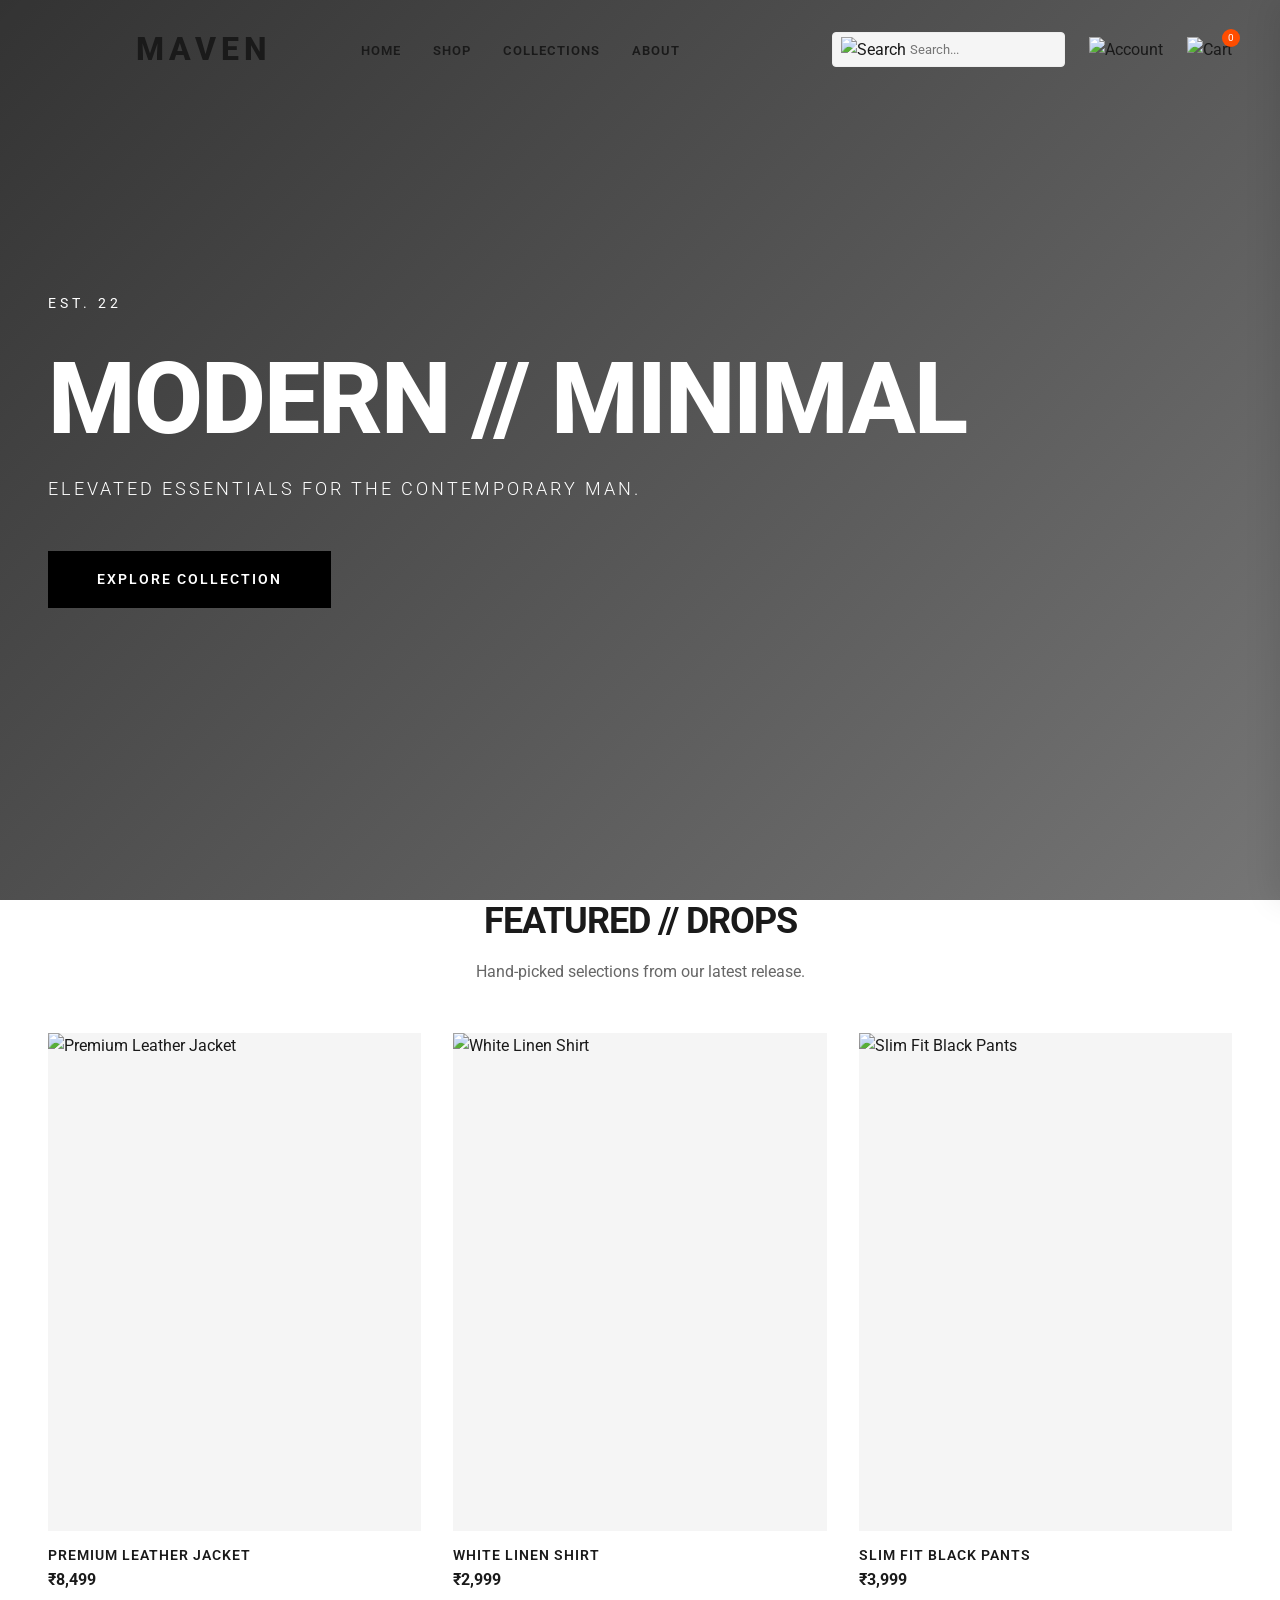
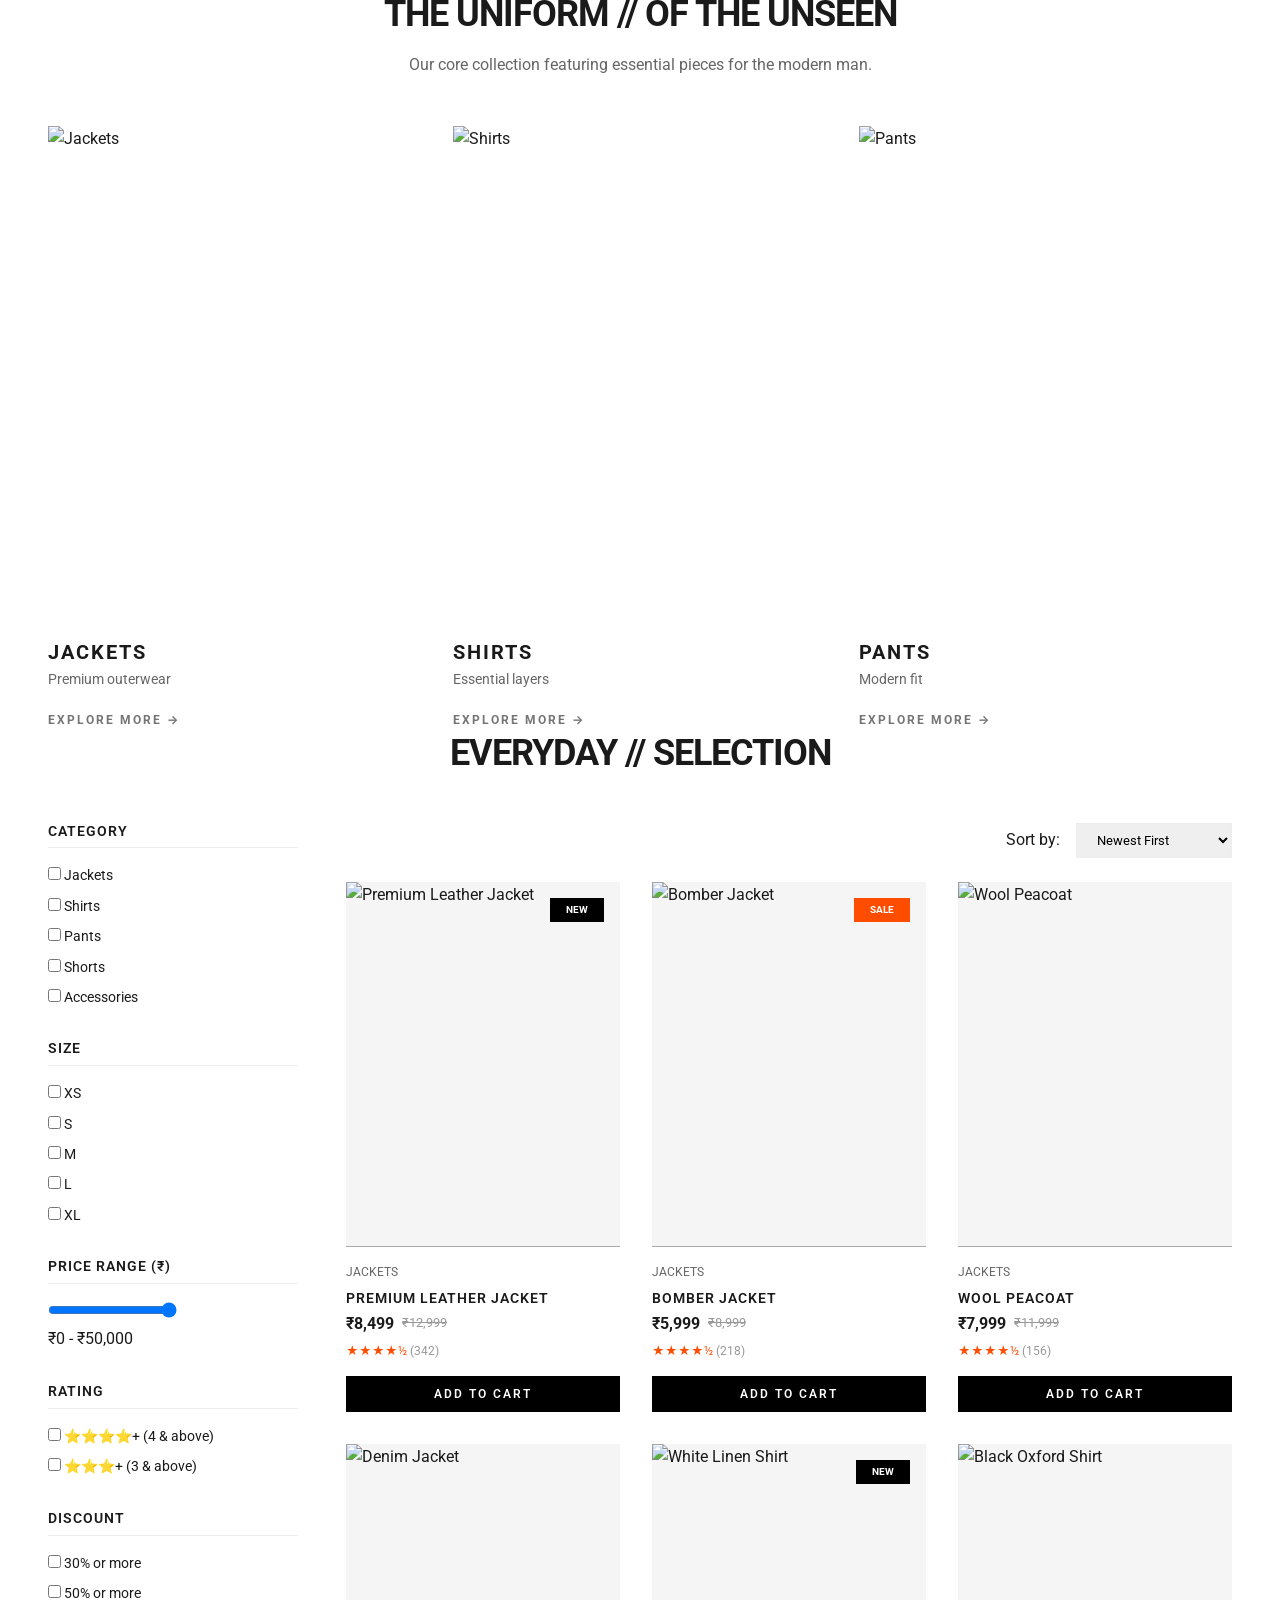
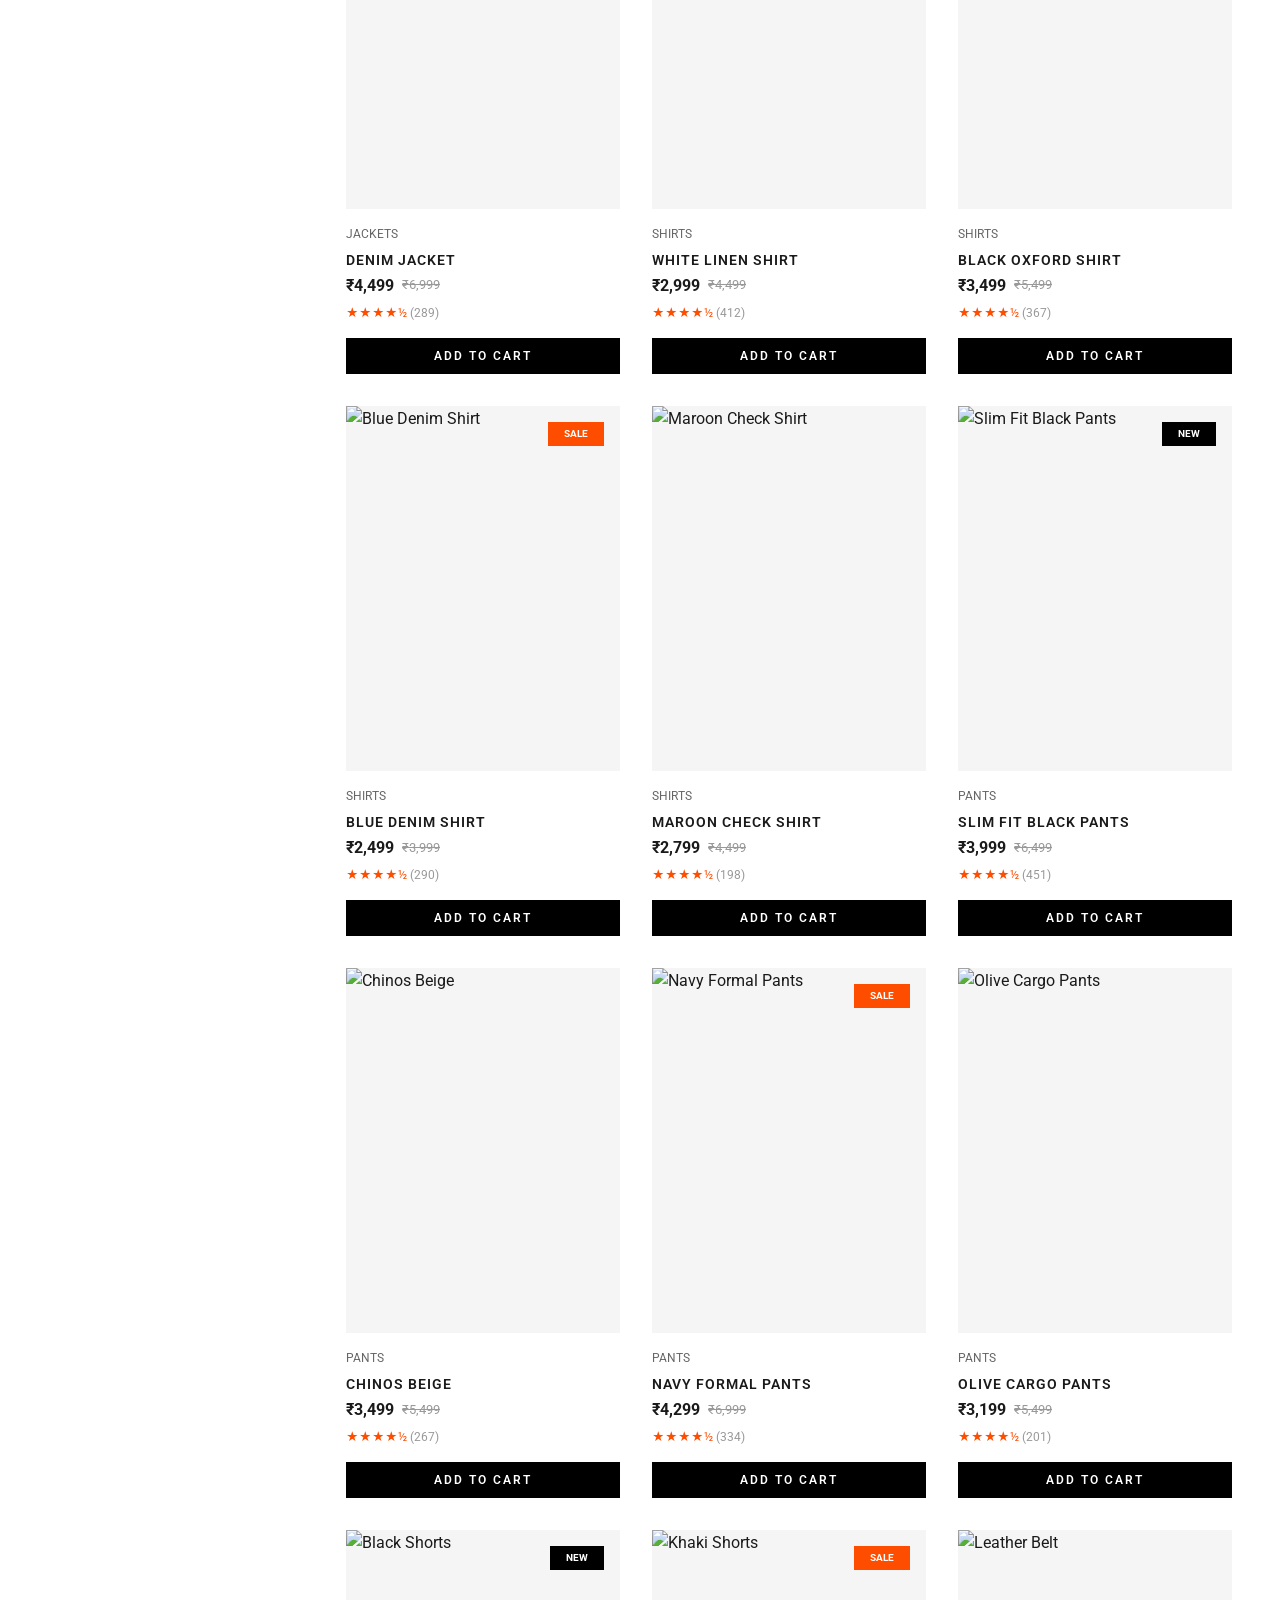
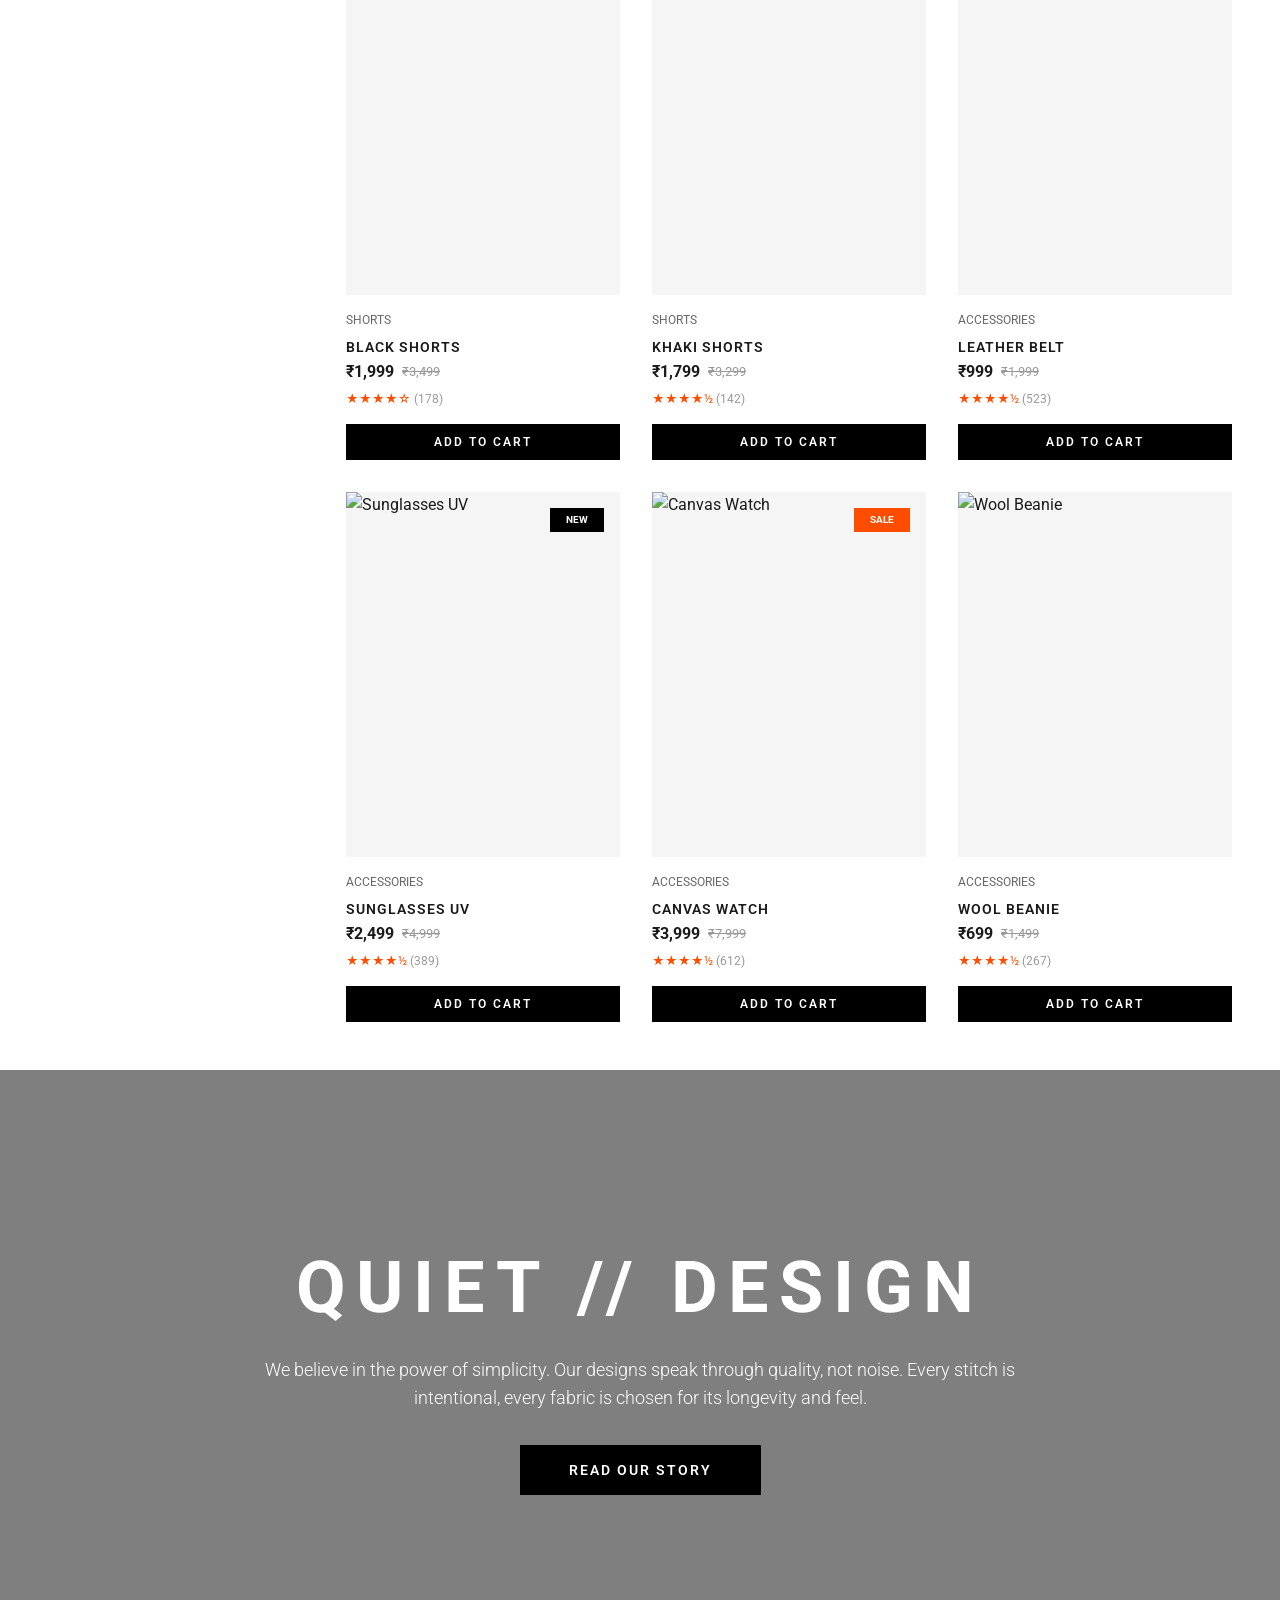
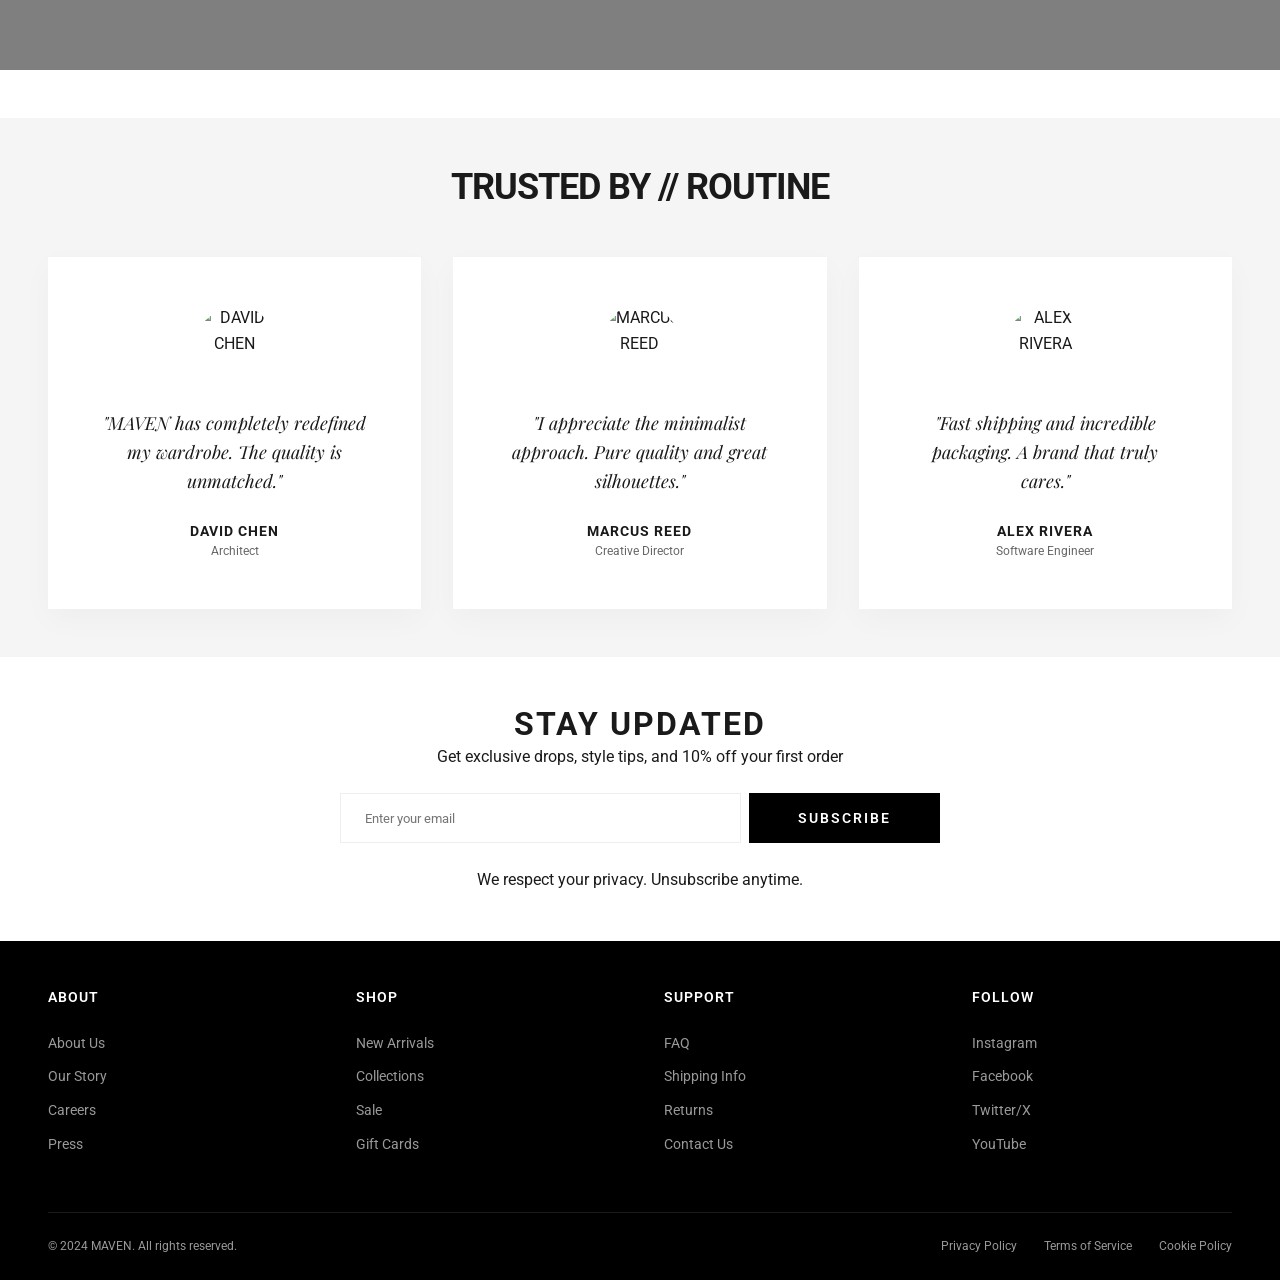
==== commit a6dca2ed: "Enhance aesthetics, fix images, add PWA support and mobile optimization" ====
--- a/index.html
+++ b/index.html
@@ -3,12 +3,16 @@
 <head>
     <meta charset="UTF-8">
     <meta name="viewport" content="width=device-width, initial-scale=1.0">
-    <meta name="description" content="AURA LUXE - Timeless Elegance, Modern Craft. Discover our curated collection of premium Men's fashion accessories.">
-    <meta property="og:title" content="AURA LUXE | Timeless Elegance">
-    <meta property="og:description" content="Curated luxury fashion accessories for the modern man. Timepieces, leather goods, and more.">
+    <meta name="description" content="MAVEN - Premium Modern Menswear. Elevated essentials for the contemporary man. Shop our curated collection of jackets, shirts, and accessories.">
+    <meta name="theme-color" content="#000000">
+    <meta property="og:title" content="MAVEN | Modern Men's Fashion">
+    <meta property="og:description" content="Elevated essentials for the contemporary man. Modern design, premium quality.">
     <meta property="og:type" content="website">
-    <title>AURA LUXE | Timeless Elegance</title>
+    <title>MAVEN | Premium Modern Menswear</title>
     <link rel="stylesheet" href="style.css">
+    <link rel="stylesheet" href="premium.css">
+    <link rel="manifest" href="manifest.json">
+    <link rel="apple-touch-icon" href="icon-512.png">
 </head>
 <body>
     <header class="header">
@@ -19,22 +23,23 @@
                 <span></span>
             </div>
             <div class="logo">
-                <a href="index.html">AURA</a>
+                <a href="index.html">MAVEN</a>
             </div>
             <nav class="main-nav" id="mainNav">
                 <ul>
-                    <li><a href="index.html">Collections</a></li>
-                    <li><a href="#featured">Curated</a></li>
-                    <li><a href="#shop">Shop All</a></li>
-                    <li><a href="#philosophy">Heritage</a></li>
-                    <li class="mobile-only"><a href="account.html">Profile</a></li>
-                    <li><a href="account.html#wishlist" class="mobile-only">Wishlist</a></li>
+                    <li><a href="#home">HOME</a></li>
+                    <li><a href="#shop">SHOP</a></li>
+                    <li><a href="#categories">COLLECTIONS</a></li>
+                    <li><a href="#philosophy">ABOUT</a></li>
+                    <li class="mobile-only"><a href="account.html">ACCOUNT</a></li>
+                    <li><a href="account.html#wishlist" class="mobile-only">WISHLIST</a></li>
+                    <li><a href="account.html#orders" class="mobile-only">MY ORDERS</a></li>
                 </ul>
             </nav>
             <div class="header-icons">
                 <div class="search-container">
-                    <img src="https://img.icons8.com/material-outlined/20/ffffff/search--v1.png" alt="Search">
-                    <input type="text" id="searchInput" placeholder="Search collection...">
+                    <img src="https://img.icons8.com/material-outlined/20/000000/search--v1.png" alt="Search">
+                    <input type="text" id="searchInput" placeholder="Search...">
                 </div>
                 <a href="account.html" class="icon account-icon" aria-label="Account">
                     <img src="https://img.icons8.com/material-outlined/24/000000/user-male-circle.png" alt="Account">
@@ -51,7 +56,7 @@
     <div class="cart-overlay" id="cartOverlay" onclick="closeCartDrawer()"></div>
     <div class="cart-drawer" id="cartDrawer">
         <div class="cart-drawer-header">
-            <h3>SHOPPING BAG</h3>
+            <h3>YOUR CART</h3>
             <span class="close-cart" onclick="closeCartDrawer()">&times;</span>
         </div>
         <div class="cart-drawer-items" id="cartDrawerItems">
@@ -59,78 +64,132 @@
         </div>
         <div class="cart-drawer-footer">
             <div class="summary-row" style="margin-bottom: 15px; font-weight: 700;">
-                <span>TOTAL ESTIMATE</span>
+                <span>SUBTOTAL</span>
                 <span id="cartDrawerTotal">₹0</span>
             </div>
-            <p style="font-size: 11px; color: var(--text-muted); margin-bottom: 20px;">Complimentary global shipping on all orders over ₹50,000.</p>
-            <a href="cart.html" class="btn btn-outline" style="width: 100%; margin-bottom: 10px;">VIEW BAG</a>
-            <a href="checkout.html" class="btn btn-primary" style="width: 100%;">PURCHASE NOW</a>
+            <p style="font-size: 11px; color: var(--text-light); margin-bottom: 20px;">FREE delivery on orders above ₹3,000</p>
+            <a href="cart.html" class="btn btn-outline" style="width: 100%; margin-bottom: 10px;">VIEW CART</a>
+            <a href="checkout.html" class="btn btn-primary" style="width: 100%;">CHECKOUT</a>
         </div>
     </div>
 
     <main id="home">
         <section class="hero">
-            <div class="container">
-                <div class="hero-content">
-                    <h1 class="fade-in">
-                        <span>Timeless</span>
-                        Elegance
-                    </h1>
-                    <p class="fade-in">Experience the pinnacle of craftsmanship. Our curated collection of timepieces and leather goods defines the modern standard of luxury.</p>
-                    <div class="hero-actions fade-in">
-                        <a href="#shop" class="btn btn-primary">SHOP COLLECTION</a>
-                        <a href="#philosophy" class="btn btn-outline" style="margin-left: 1rem;">OUR HERITAGE</a>
+            <div class="hero-image" style="background-image: url('https://images.unsplash.com/photo-1490367532201-b9bc1dc483f6?q=80&w=2070&auto=format&fit=crop')">
+            </div>
+            <div class="hero-overlay"></div>
+            <div class="hero-content">
+                <div class="container">
+                    <span class="est fade-in">EST. 22</span>
+                    <h1 class="fade-in">MODERN // MINIMAL</h1>
+                    <p class="subheadline fade-in">ELEVATED ESSENTIALS FOR THE CONTEMPORARY MAN.</p>
+                    <a href="#shop" class="btn btn-primary fade-in">EXPLORE COLLECTION</a>
+                </div>
+            </div>
+        </section>
+
+        <section class="featured-collection" id="featured">
+            <div class="container">
+                <div class="section-title">
+                    <h2>FEATURED // DROPS</h2>
+                    <p>Hand-picked selections from our latest release.</p>
+                </div>
+                <div class="featured-grid">
+                    <!-- Featured items will be injected by JS -->
+                </div>
+            </div>
+        </section>
+
+        <section class="categories" id="categories">
+            <div class="container">
+                <div class="section-title">
+                    <h2>THE UNIFORM // OF THE UNSEEN</h2>
+                    <p>Our core collection featuring essential pieces for the modern man.</p>
+                </div>
+                <div class="categories-grid">
+                    <div class="category-card" onclick="document.querySelector('input[value=\'jackets\']').click(); location.href='#shop';">
+                        <div class="category-image">
+                            <img src="https://images.unsplash.com/photo-1551028719-00167b16eac5?q=80&w=800&h=1000&fit=crop" alt="Jackets">
+                        </div>
+                        <div class="category-info">
+                            <h3>JACKETS</h3>
+                            <p>Premium outerwear</p>
+                            <span class="explore-link">EXPLORE MORE →</span>
+                        </div>
                     </div>
-                </div>
-            </div>
-            <div class="hero-visual">
-                <div class="aura-orb"></div>
-            </div>
-        </section>
-
-        <section class="featured-collection" id="featured">
+                    <div class="category-card" onclick="document.querySelector('input[value=\'shirts\']').click(); location.href='#shop';">
+                        <div class="category-image">
+                            <img src="https://images.unsplash.com/photo-1596755094514-f87e34085b2c?q=80&w=800&h=1000&fit=crop" alt="Shirts">
+                        </div>
+                        <div class="category-info">
+                            <h3>SHIRTS</h3>
+                            <p>Essential layers</p>
+                            <span class="explore-link">EXPLORE MORE →</span>
+                        </div>
+                    </div>
+                    <div class="category-card" onclick="document.querySelector('input[value=\'pants\']').click(); location.href='#shop';">
+                        <div class="category-image">
+                            <img src="https://images.unsplash.com/photo-1541099649105-f69ad21f3246?q=80&w=800&h=1000&fit=crop" alt="Pants">
+                        </div>
+                        <div class="category-info">
+                            <h3>PANTS</h3>
+                            <p>Modern fit</p>
+                            <span class="explore-link">EXPLORE MORE →</span>
+                        </div>
+                    </div>
+                </div>
+            </div>
+        </section>
+
+        <section class="shop-section" id="shop">
             <div class="container">
                 <div class="section-title">
-                    <h2>The Masterpiece Collection</h2>
-                    <p>Exquisitely crafted essentials for the discerning gentleman.</p>
-                </div>
-                <div class="featured-grid" id="featuredGrid">
-                    <!-- Featured items will be injected by JS -->
-                </div>
-            </div>
-        </section>
-
-        <section class="shop-section" id="shop">
-            <div class="container">
-                <div class="section-title">
-                    <h2>Bespoke Selection</h2>
-                    <p>Filter by category or budget to find your perfect match.</p>
+                    <h2>EVERYDAY // SELECTION</h2>
                 </div>
                 <div class="showcase-container">
                     <aside class="filters-sidebar">
                         <div class="filter-group">
                             <h4>CATEGORY</h4>
                             <div class="filter-options" id="categoryFilters">
-                                <label><input type="checkbox" value="timepieces"> Timepieces</label>
-                                <label><input type="checkbox" value="leather"> Leather Goods</label>
-                                <label><input type="checkbox" value="eyewear"> Eyewear</label>
+                                <label><input type="checkbox" value="jackets"> Jackets</label>
+                                <label><input type="checkbox" value="shirts"> Shirts</label>
+                                <label><input type="checkbox" value="pants"> Pants</label>
+                                <label><input type="checkbox" value="shorts"> Shorts</label>
                                 <label><input type="checkbox" value="accessories"> Accessories</label>
                             </div>
                         </div>
 
                         <div class="filter-group">
-                            <h4>VARIANT</h4>
+                            <h4>SIZE</h4>
                             <div class="filter-options" id="sizeFilters">
-                                <label><input type="checkbox" value="Standard"> Standard</label>
-                                <label><input type="checkbox" value="Large"> Large</label>
-                                <label><input type="checkbox" value="One Size"> One Size</label>
+                                <label><input type="checkbox" value="XS"> XS</label>
+                                <label><input type="checkbox" value="S"> S</label>
+                                <label><input type="checkbox" value="M"> M</label>
+                                <label><input type="checkbox" value="L"> L</label>
+                                <label><input type="checkbox" value="XL"> XL</label>
                             </div>
                         </div>
 
                         <div class="filter-group">
                             <h4>PRICE RANGE (₹)</h4>
-                            <input type="range" id="priceRange" min="0" max="300000" step="5000" value="300000">
-                            <p id="priceLabel">₹0 - ₹3,00,000</p>
+                            <input type="range" id="priceRange" min="0" max="50000" step="100" value="50000">
+                            <p id="priceLabel">₹0 - ₹50,000</p>
+                        </div>
+
+                        <div class="filter-group">
+                            <h4>RATING</h4>
+                            <div class="filter-options" id="ratingFilters">
+                                <label><input type="checkbox" value="4"> ⭐⭐⭐⭐+ (4 & above)</label>
+                                <label><input type="checkbox" value="3"> ⭐⭐⭐+ (3 & above)</label>
+                            </div>
+                        </div>
+
+                        <div class="filter-group">
+                            <h4>DISCOUNT</h4>
+                            <div class="filter-options" id="discountFilters">
+                                <label><input type="checkbox" value="30"> 30% or more</label>
+                                <label><input type="checkbox" value="50"> 50% or more</label>
+                            </div>
                         </div>
                     </aside>
 
@@ -138,10 +197,11 @@
                         <div class="sort-options">
                             <label for="sortSelect">Sort by:</label>
                             <select id="sortSelect">
-                                <option value="newest">Newest Arrivals</option>
+                                <option value="newest">Newest First</option>
                                 <option value="price-low">Price: Low to High</option>
                                 <option value="price-high">Price: High to Low</option>
-                                <option value="rating">Customer Rating</option>
+                                <option value="rating">Highest Rated</option>
+                                <option value="discount">Highest Discount</option>
                             </select>
                         </div>
 
@@ -154,44 +214,44 @@
         </section>
 
         <section class="philosophy-section" id="philosophy">
+            <div class="philosophy-overlay"></div>
+            <div class="philosophy-content">
+                <div class="container">
+                    <h2>QUIET // DESIGN</h2>
+                    <p>We believe in the power of simplicity. Our designs speak through quality, not noise. Every stitch is intentional, every fabric is chosen for its longevity and feel.</p>
+                    <button class="btn btn-primary">READ OUR STORY</button>
+                </div>
+            </div>
+        </section>
+
+        <section class="testimonials">
             <div class="container">
                 <div class="section-title">
-                    <h2>The Aura Philosophy</h2>
-                    <p>Where tradition meets modern innovation.</p>
-                </div>
-                <div class="product-grid" style="grid-template-columns: repeat(3, 1fr);">
-                    <div class="product-card glass">
-                        <h3>Artisanal Mastery</h3>
-                        <p style="color: var(--text-muted); margin-top: 1rem;">Every piece is handcrafted by master artisans with decades of experience in traditional techniques.</p>
-                    </div>
-                    <div class="product-card glass">
-                        <h3>Exotic Materials</h3>
-                        <p style="color: var(--text-muted); margin-top: 1rem;">We source only the finest full-grain leathers and aerospace-grade metals from sustainable suppliers.</p>
-                    </div>
-                    <div class="product-card glass">
-                        <h3>Timeless Design</h3>
-                        <p style="color: var(--text-muted); margin-top: 1rem;">Our aesthetic transcends trends, focusing on clean lines and functional elegance that lasts a lifetime.</p>
-                    </div>
+                    <h2>TRUSTED BY // ROUTINE</h2>
+                </div>
+                <div class="testimonials-grid" id="testimonialGrid">
+                    <!-- Testimonials -->
                 </div>
             </div>
         </section>
 
         <section class="newsletter-section">
             <div class="container">
-                <div class="newsletter-container glass" style="padding: 4rem; border-radius: 24px;">
-                    <h3>The Aura Circle</h3>
-                    <p>Join our inner circle for exclusive previews and private events.</p>
+                <div class="newsletter-container">
+                    <h3>STAY UPDATED</h3>
+                    <p>Get exclusive drops, style tips, and 10% off your first order</p>
                     <form class="newsletter-form">
-                        <input type="email" placeholder="gentleman@aura.com" required style="background: rgba(255,255,255,0.05); border: 1px solid var(--border-dim); color: white; padding: 1rem; border-radius: 8px;">
+                        <input type="email" placeholder="Enter your email" required>
                         <button type="submit" class="btn btn-primary">SUBSCRIBE</button>
                     </form>
+                    <p class="privacy-text">We respect your privacy. Unsubscribe anytime.</p>
                 </div>
             </div>
         </section>
     </main>
 
     <div id="quickViewModal" class="modal">
-        <div class="modal-content glass">
+        <div class="modal-content">
             <span class="close-modal">&times;</span>
             <div id="quickViewBody"></div>
         </div>
@@ -201,52 +261,58 @@
         <div class="container">
             <div class="footer-container">
                 <div class="footer-column">
-                    <div class="logo" style="margin-bottom: 1rem;"><a href="#">AURA</a></div>
-                    <p style="color: var(--text-muted);">Crafting timeless essentials for the modern man. Elegance redefined through artisanal mastery.</p>
-                </div>
-
-                <div class="footer-column">
-                    <h4>Collections</h4>
-                    <ul>
-                        <li><a href="#">Timepieces</a></li>
-                        <li><a href="#">Leather Goods</a></li>
-                        <li><a href="#">Eyewear</a></li>
-                        <li><a href="#">Accessories</a></li>
-                    </ul>
-                </div>
-
-                <div class="footer-column">
-                    <h4>Concierge</h4>
-                    <ul>
-                        <li><a href="#">Order Status</a></li>
-                        <li><a href="#">Shipping Policy</a></li>
-                        <li><a href="#">Returns</a></li>
-                        <li><a href="#">Size Guide</a></li>
-                    </ul>
-                </div>
-
-                <div class="footer-column">
-                    <h4>The House</h4>
+                    <h4>ABOUT</h4>
                     <ul>
                         <li><a href="#">About Us</a></li>
+                        <li><a href="#">Our Story</a></li>
                         <li><a href="#">Careers</a></li>
-                        <li><a href="#">Research</a></li>
-                        <li><a href="#">Security</a></li>
+                        <li><a href="#">Press</a></li>
                     </ul>
                 </div>
+
+                <div class="footer-column">
+                    <h4>SHOP</h4>
+                    <ul>
+                        <li><a href="#shop">New Arrivals</a></li>
+                        <li><a href="#categories">Collections</a></li>
+                        <li><a href="#shop">Sale</a></li>
+                        <li><a href="#">Gift Cards</a></li>
+                    </ul>
+                </div>
+
+                <div class="footer-column">
+                    <h4>SUPPORT</h4>
+                    <ul>
+                        <li><a href="#">FAQ</a></li>
+                        <li><a href="#">Shipping Info</a></li>
+                        <li><a href="#">Returns</a></li>
+                        <li><a href="#">Contact Us</a></li>
+                    </ul>
+                </div>
+
+                <div class="footer-column">
+                    <h4>FOLLOW</h4>
+                    <ul>
+                        <li><a href="#">Instagram</a></li>
+                        <li><a href="#">Facebook</a></li>
+                        <li><a href="#">Twitter/X</a></li>
+                        <li><a href="#">YouTube</a></li>
+                    </ul>
+                </div>
             </div>
 
             <div class="footer-bottom">
-                <p>&copy; 2024 AURA LUXE. All rights reserved.</p>
+                <p>&copy; 2024 MAVEN. All rights reserved.</p>
                 <div class="footer-links">
                     <a href="#">Privacy Policy</a>
                     <a href="#">Terms of Service</a>
-                    <a href="#">Ethical Sourcing</a>
+                    <a href="#">Cookie Policy</a>
                 </div>
             </div>
         </div>
     </footer>
 
     <script src="script.js"></script>
+    <script src="premium.js"></script>
 </body>
 </html>
--- a/style.css
+++ b/style.css
@@ -1,51 +1,56 @@
-@import url('https://fonts.googleapis.com/css2?family=Inter:wght@300;400;500;600;700;800&family=Space+Grotesk:wght@300;400;500;600;700&family=Outfit:wght@300;400;500;600;700;800&display=swap');
+@import url('https://fonts.googleapis.com/css2?family=Montserrat:wght@300;400;500;600;700;800&family=Playfair+Display:ital,wght@0,400;0,700;1,400&family=Inter:wght@300;400;500;600;700&family=Roboto:wght@300;400;500;700&display=swap');
 
 :root {
-    /* Aura AI Color Palette */
-    --bg-dark: #0a0a0c;
-    --bg-card: #141417;
-    --bg-nav: rgba(10, 10, 12, 0.85);
-
-    --accent-primary: #8b5cf6; /* Purple */
-    --accent-secondary: #3b82f6; /* Blue */
-    --accent-glow: rgba(139, 92, 246, 0.5);
-
-    --text-main: #f8fafc;
-    --text-muted: #94a3b8;
-    --text-dim: #64748b;
-
-    --border-dim: rgba(255, 255, 255, 0.08);
-    --border-bright: rgba(139, 92, 246, 0.3);
-
-    --success: #10b981;
-    --warning: #f59e0b;
-    --error: #ef4444;
-
-    /* Spacing */
-    --space-xs: 0.5rem;
-    --space-sm: 1rem;
-    --space-md: 1.5rem;
-    --space-lg: 2rem;
-    --space-xl: 4rem;
-    --space-2xl: 8rem;
-
-    /* Typography */
-    --font-heading: 'Space Grotesk', sans-serif;
-    --font-body: 'Inter', sans-serif;
-    --font-accent: 'Outfit', sans-serif;
-
+    /* Color Palette from JSON */
+    --primary-black: #000000;
+    --primary-light: #1a1a1a;
+    --accent-orange: #ff6b35;
+    --accent-orange-dark: #ff5520;
+    --text-dark: #1a1a1a;
+    --text-light: #666666;
+    --text-lighter: #999999;
+    --bg-light: #f5f5f5;
+    --white: #ffffff;
+    --border-color: #eeeeee;
+    --success: #2ecc71;
+    --warning: #f39c12;
+    --error: #e74c3c;
+
+    /* MAVEN original aliases for compatibility */
+    --secondary-black: #1a1a1a;
+    --dark-gray: #2a2a2a;
+    --medium-gray: #4a4a4a;
+    --light-gray: #666666;
+    --border-gray: #eeeeee;
+    --accent-gold: #ff6b35; /* Redirect gold to new orange accent */
+    --accent-red: #e74c3c;
+    --success-green: #2ecc71;
+
+    /* Typography from JSON */
+    --font-heading: 'Roboto', 'Montserrat', sans-serif;
+    --font-body: 'Roboto', 'Inter', -apple-system, BlinkMacSystemFont, 'Segoe UI', sans-serif;
+    --font-accent: 'Playfair Display', serif;
+
+    /* Spacing System from JSON */
+    --space-xs: 0.25rem;
+    --space-sm: 0.5rem;
+    --space-md: 1rem;
+    --space-lg: 1.5rem;
+    --space-xl: 2rem;
+    --space-2xl: 3rem;
+
+    /* MAVEN original spacing aliases */
+    --space-s: 0.5rem;
+    --space-m: 1rem;
+    --space-l: 1.5rem;
+    --space-xxl: 3rem;
+
+    /* Transitions */
+    --transition-fast: 0.2s cubic-bezier(0.4, 0, 0.2, 1);
     --transition-base: 0.3s cubic-bezier(0.4, 0, 0.2, 1);
+
+    /* Container */
     --container-width: 1400px;
-
-    /* MAVEN Compatibility Variables */
-    --primary-black: var(--bg-dark);
-    --white: var(--text-main);
-    --accent-orange: var(--accent-primary);
-    --text-dark: var(--text-main);
-    --text-light: var(--text-muted);
-    --bg-light: var(--bg-card);
-    --border-gray: var(--border-dim);
-    --space-xxl: var(--space-xl);
 }
 
 /* Base Styles */
@@ -63,8 +68,8 @@
     font-family: var(--font-body);
     font-size: 16px;
     line-height: 1.6;
-    color: var(--text-main);
-    background-color: var(--bg-dark);
+    color: var(--text-dark);
+    background-color: var(--white);
     overflow-x: hidden;
 }
 
@@ -86,62 +91,91 @@
 h1, h2, h3, h4, h5, h6 {
     font-family: var(--font-heading);
     font-weight: 700;
-    line-height: 1.1;
-    letter-spacing: -0.02em;
-}
+    letter-spacing: 2px;
+    text-transform: uppercase;
+    line-height: 1.2;
+}
+
+h1 { font-size: 72px; font-weight: 800; letter-spacing: -2px; text-transform: uppercase; }
+h2 { font-size: 48px; font-weight: 700; letter-spacing: -1px; }
+h3 { font-size: 32px; font-weight: 700; }
+h4 { font-size: 20px; font-weight: 600; letter-spacing: 1px; }
 
 .container {
     max-width: var(--container-width);
     margin: 0 auto;
-    padding: 0 var(--space-lg);
-}
-
-/* Glassmorphism */
-.glass {
-    background: rgba(255, 255, 255, 0.03);
-    backdrop-filter: blur(12px);
-    -webkit-backdrop-filter: blur(12px);
-    border: 1px solid var(--border-dim);
-}
-
-/* Buttons */
+    padding: 0 var(--space-xxl);
+}
+
+/* Components */
 .btn {
     display: inline-flex;
     align-items: center;
     justify-content: center;
-    padding: 1rem 2rem;
+    padding: var(--space-m) var(--space-xxl);
     font-family: var(--font-heading);
-    font-size: 1rem;
+    font-size: 14px;
     font-weight: 600;
-    cursor: pointer;
-    border-radius: 8px;
+    letter-spacing: 2px;
+    text-transform: uppercase;
+    cursor: pointer;
+    border: 1px solid var(--primary-black);
+    background: transparent;
     transition: var(--transition-base);
     position: relative;
     overflow: hidden;
+    z-index: 1;
 }
 
 .btn-primary {
-    background: var(--accent-primary);
-    color: white;
-    border: none;
-    box-shadow: 0 4px 20px rgba(139, 92, 246, 0.3);
-}
-
-.btn-primary:hover {
-    transform: translateY(-2px);
-    box-shadow: 0 8px 30px rgba(139, 92, 246, 0.5);
-    background: #7c3aed;
+    background: var(--primary-black);
+    color: var(--white);
+}
+
+.btn-primary::before {
+    content: '';
+    position: absolute;
+    top: 0;
+    left: -100%;
+    width: 100%;
+    height: 100%;
+    background: var(--accent-orange);
+    transition: var(--transition-base);
+    z-index: -1;
+}
+
+.btn-primary:hover::before {
+    left: 0;
+}
+
+.btn:active {
+    transform: scale(0.98);
 }
 
 .btn-outline {
     background: transparent;
-    color: var(--text-main);
-    border: 1px solid var(--border-dim);
+    color: var(--primary-black);
 }
 
 .btn-outline:hover {
-    background: rgba(255, 255, 255, 0.05);
-    border-color: var(--accent-primary);
+    background: var(--primary-black);
+    color: var(--white);
+}
+
+.section-title {
+    text-align: center;
+    margin-bottom: var(--space-xxl);
+}
+
+.section-title h2 {
+    font-size: 36px;
+    margin-bottom: var(--space-m);
+}
+
+.section-title p {
+    color: var(--text-light);
+    max-width: 600px;
+    margin: 0 auto;
 }
 
 /* Header */
@@ -151,15 +185,18 @@
     left: 0;
     width: 100%;
     z-index: 1000;
-    padding: 1.5rem 0;
+    background: transparent;
+    padding: var(--space-l) 0;
     transition: var(--transition-base);
 }
 
 .header.scrolled {
-    background: var(--bg-nav);
+    background: rgba(255, 255, 255, 0.8);
     backdrop-filter: blur(10px);
-    padding: 1rem 0;
-    border-bottom: 1px solid var(--border-dim);
+    -webkit-backdrop-filter: blur(10px);
+    padding: var(--space-s) 0;
+    box-shadow: 0 4px 30px rgba(0, 0, 0, 0.03);
+    border-bottom: 1px solid rgba(255, 255, 255, 0.3);
 }
 
 .nav-container {
@@ -169,66 +206,65 @@
 }
 
 .logo a {
-    font-size: 2rem;
+    font-size: 32px;
     font-weight: 800;
-    font-family: var(--font-heading);
-    background: linear-gradient(to right, #8b5cf6, #3b82f6);
-    -webkit-background-clip: text;
-    -webkit-text-fill-color: transparent;
-    letter-spacing: -1px;
+    letter-spacing: 5px;
 }
 
 .main-nav ul {
     display: flex;
-    gap: 2.5rem;
+    gap: var(--space-xl);
+}
+
+.mobile-only {
+    display: none !important;
 }
 
 .main-nav ul li a {
-    font-size: 0.9rem;
-    font-weight: 500;
-    color: var(--text-muted);
-}
-
-.main-nav ul li a:hover {
-    color: var(--text-main);
+    font-size: 13px;
+    font-weight: 600;
+    letter-spacing: 1px;
+    color: inherit;
 }
 
 .header-icons {
     display: flex;
     align-items: center;
-    gap: 1.5rem;
+    gap: var(--space-l);
 }
 
 .search-container {
     display: flex;
     align-items: center;
-    background: rgba(255, 255, 255, 0.05);
-    padding: 0.5rem 1rem;
-    border-radius: 99px;
-    border: 1px solid var(--border-dim);
+    background: var(--bg-light);
+    padding: var(--space-xs) var(--space-s);
+    border-radius: 4px;
+    border: 1px solid var(--border-gray);
 }
 
 .search-container input {
     border: none;
     background: transparent;
-    padding-left: 0.5rem;
-    color: var(--text-main);
+    padding: var(--space-xs);
+    font-size: 13px;
+    width: 150px;
     outline: none;
-    width: 120px;
+    font-family: var(--font-body);
 }
 
 .icon {
-    filter: invert(1);
-    cursor: pointer;
     position: relative;
+    display: flex;
+    align-items: center;
+    cursor: pointer;
 }
 
 .cart-count {
     position: absolute;
     top: -8px;
     right: -8px;
-    background: var(--accent-primary);
-    color: white;
+    background: var(--accent-orange);
+    color: var(--white);
     font-size: 10px;
     width: 18px;
     height: 18px;
@@ -236,154 +272,28 @@
     display: flex;
     align-items: center;
     justify-content: center;
-    filter: invert(0);
-}
-
-/* Hero Section */
-.hero {
-    min-height: 100vh;
-    display: flex;
-    align-items: center;
-    position: relative;
-    padding-top: 80px;
-}
-
-.hero-visual {
-    position: absolute;
-    right: 0;
-    top: 50%;
-    transform: translateY(-50%);
-    width: 50%;
-    height: 100%;
-    display: flex;
-    justify-content: center;
-    align-items: center;
-    z-index: 1;
-}
-
-.aura-orb {
-    width: 500px;
-    height: 500px;
-    background: radial-gradient(circle, var(--accent-primary) 0%, transparent 70%);
-    border-radius: 50%;
-    filter: blur(80px);
-    opacity: 0.3;
-    animation: pulse 8s infinite alternate;
-}
-
-@keyframes pulse {
-    0% { transform: scale(1) translate(0, 0); opacity: 0.3; }
-    100% { transform: scale(1.2) translate(20px, -20px); opacity: 0.5; }
-}
-
-.hero-content {
-    position: relative;
-    z-index: 2;
-    max-width: 800px;
-}
-
-.hero-content h1 {
-    font-size: 5.5rem;
-    margin-bottom: 1.5rem;
-    line-height: 1;
-}
-
-.hero-content h1 span {
-    display: block;
-    background: linear-gradient(to right, #fff, #94a3b8);
-    -webkit-background-clip: text;
-    -webkit-text-fill-color: transparent;
-}
-
-.hero-content p {
-    font-size: 1.25rem;
-    color: var(--text-muted);
-    margin-bottom: 2.5rem;
-    max-width: 600px;
-}
-
-/* Product Cards */
-.product-grid {
-    display: grid;
-    grid-template-columns: repeat(auto-fill, minmax(300px, 1fr));
-    gap: 2rem;
-    margin-top: 3rem;
-}
-
-.product-card {
-    background: var(--bg-card);
-    border: 1px solid var(--border-dim);
-    border-radius: 16px;
-    padding: 1.5rem;
-    transition: var(--transition-base);
-}
-
-.product-card:hover {
-    border-color: var(--border-bright);
-    transform: translateY(-5px);
-    box-shadow: 0 10px 40px rgba(0,0,0,0.4);
-}
-
-.product-image-container {
-    aspect-ratio: 16/10;
-    background: #1a1a1f;
-    border-radius: 12px;
-    overflow: hidden;
-    margin-bottom: 1.5rem;
-    display: flex;
-    align-items: center;
-    justify-content: center;
-}
-
-.product-image-container img {
-    width: 100%;
-    height: 100%;
-    object-fit: cover;
-    opacity: 0.8;
-    transition: var(--transition-base);
-}
-
-.product-card:hover img {
-    opacity: 1;
-    transform: scale(1.05);
-}
-
-.product-info h3 {
-    font-size: 1.5rem;
-    margin-bottom: 0.5rem;
-}
-
-.product-category {
-    font-size: 0.8rem;
-    color: var(--accent-primary);
-    text-transform: uppercase;
-    font-weight: 700;
-    letter-spacing: 1px;
-    margin-bottom: 1rem;
-    display: block;
-}
-
-.product-price {
-    font-size: 1.25rem;
-    font-weight: 700;
-    color: var(--text-main);
-    display: flex;
-    justify-content: space-between;
-    align-items: center;
-}
-
-/* Cart Drawer (Re-themed) */
+}
+
+/* Cart Drawer Styles */
 .cart-drawer {
     position: fixed;
     top: 0;
     right: -450px;
     width: 450px;
     height: 100%;
-    background: var(--bg-card);
+    background: var(--white);
     z-index: 3000;
-    box-shadow: -10px 0 50px rgba(0,0,0,0.5);
+    box-shadow: -5px 0 30px rgba(0,0,0,0.1);
     transition: var(--transition-base);
-    border-left: 1px solid var(--border-dim);
+    display: flex;
+    flex-direction: column;
+}
+
+@media (max-width: 480px) {
+    .cart-drawer {
+        width: 100%;
+        right: -100%;
+    }
 }
 
 .cart-drawer.active {
@@ -391,130 +301,1305 @@
 }
 
 .cart-drawer-header {
-    padding: 2rem;
-    border-bottom: 1px solid var(--border-dim);
+    padding: var(--space-xl);
+    border-bottom: 1px solid var(--border-gray);
+    display: flex;
+    justify-content: space-between;
+    align-items: center;
+}
+
+.close-cart {
+    font-size: 24px;
+    cursor: pointer;
+}
+
+.cart-drawer-items {
+    flex: 1;
+    overflow-y: auto;
+    padding: var(--space-xl);
+}
+
+.cart-drawer-footer {
+    padding: var(--space-xl);
+    border-top: 1px solid var(--border-gray);
+    background: var(--bg-light);
+}
+
+.cart-overlay {
+    position: fixed;
+    top: 0;
+    left: 0;
+    width: 100%;
+    height: 100%;
+    background: rgba(0,0,0,0.5);
+    z-index: 2999;
+    display: none;
+}
+
+.cart-overlay.active {
+    display: block;
+}
+
+/* Hero Section */
+.hero {
+    height: 100vh;
+    position: relative;
+    display: flex;
+    align-items: center;
+    overflow: hidden;
+}
+
+.hero-image {
+    position: absolute;
+    top: 0;
+    left: 0;
+    width: 100%;
+    height: 100%;
+    background-size: cover;
+    background-position: center;
+    transform: scale(1.05);
+    transition: transform 10s ease;
+}
+
+.hero:hover .hero-image {
+    transform: scale(1);
+}
+
+.hero-overlay {
+    position: absolute;
+    top: 0;
+    left: 0;
+    width: 100%;
+    height: 100%;
+    background: linear-gradient(135deg, rgba(0,0,0,0.8) 0%, rgba(26,26,26,0.6) 100%);
+}
+
+.hero-content {
+    position: relative;
+    z-index: 10;
+    color: var(--white);
+    width: 100%;
+}
+
+.hero-content .est {
+    display: block;
+    font-size: 14px;
+    margin-bottom: var(--space-l);
+    letter-spacing: 4px;
+}
+
+.hero-content h1 {
+    font-size: 100px;
+    margin-bottom: var(--space-m);
+}
+
+.hero-content .subheadline {
+    font-size: 18px;
+    letter-spacing: 3px;
+    margin-bottom: var(--space-xxl);
+    font-weight: 300;
+    max-width: 600px;
+}
+
+/* Featured Collection */
+.featured-grid {
+    display: grid;
+    grid-template-columns: repeat(3, 1fr);
+    gap: var(--space-xl);
+    margin-top: var(--space-xxl);
+}
+
+/* Categories Section */
+.categories-grid {
+    display: grid;
+    grid-template-columns: repeat(3, 1fr);
+    gap: var(--space-xl);
+}
+
+.category-card {
+    position: relative;
+    overflow: hidden;
+    cursor: pointer;
+}
+
+.category-image {
+    aspect-ratio: 3/4;
+    overflow: hidden;
+    margin-bottom: var(--space-m);
+}
+
+.category-image img {
+    width: 100%;
+    height: 100%;
+    object-fit: cover;
+    transition: var(--transition-base);
+}
+
+.quick-view-overlay {
+    position: absolute;
+    bottom: 0;
+    left: 0;
+    width: 100%;
+    background: rgba(10,10,10,0.8);
+    color: var(--white);
+    padding: var(--space-s);
+    text-align: center;
+    font-size: 11px;
+    font-weight: 700;
+    letter-spacing: 1px;
+    transform: translateY(100%);
+    transition: var(--transition-base);
+    cursor: pointer;
+}
+
+.product-card:hover .quick-view-overlay {
+    transform: translateY(0);
+}
+
+.category-card:hover .category-image img {
+    transform: scale(1.05);
+}
+
+.category-info h3 {
+    font-size: 20px;
+    margin-bottom: var(--space-xs);
+}
+
+.category-info p {
+    color: var(--text-light);
+    font-size: 14px;
+    margin-bottom: var(--space-m);
+}
+
+.explore-link {
+    font-size: 12px;
+    font-weight: 700;
+    letter-spacing: 2px;
+    opacity: 0.6;
+}
+
+.category-card:hover .explore-link {
+    opacity: 1;
+    color: var(--accent-orange);
+}
+
+/* Shop Section Layout */
+.showcase-container {
+    display: flex;
+    gap: var(--space-xxl);
+    margin-top: var(--space-xxl);
+}
+
+.filters-sidebar {
+    flex: 0 0 250px;
+}
+
+.filter-group {
+    margin-bottom: var(--space-xl);
+}
+
+.filter-group h4 {
+    font-size: 14px;
+    margin-bottom: var(--space-m);
+    border-bottom: 1px solid var(--border-gray);
+    padding-bottom: var(--space-s);
+}
+
+.filter-options label {
+    display: block;
+    margin-bottom: var(--space-s);
+    font-size: 14px;
+    cursor: pointer;
+}
+
+.product-main {
+    flex: 1;
+}
+
+.sort-options {
+    display: flex;
+    justify-content: flex-end;
+    align-items: center;
+    margin-bottom: var(--space-l);
+    gap: var(--space-m);
+}
+
+.sort-options select {
+    padding: var(--space-s) var(--space-m);
+    border: 1px solid var(--border-gray);
+    font-family: var(--font-body);
+}
+
+.product-grid {
+    display: grid;
+    grid-template-columns: repeat(3, 1fr);
+    gap: var(--space-xl);
+}
+
+/* Philosophy Section */
+.philosophy-section {
+    position: relative;
+    height: 600px;
+    background: linear-gradient(rgba(0,0,0,0.5), rgba(0,0,0,0.5)),
+                url('https://images.unsplash.com/photo-1441984904996-e0b6ba687e04?q=80&w=2070&auto=format&fit=crop');
+    background-size: cover;
+    background-position: center;
+    background-attachment: fixed;
+    display: flex;
+    align-items: center;
+    justify-content: center;
+    text-align: center;
+    color: var(--white);
+    margin: var(--space-xxl) 0;
+}
+
+.philosophy-content h2 {
+    font-size: 72px;
+    margin-bottom: var(--space-l);
+    letter-spacing: 10px;
+}
+
+.philosophy-content p {
+    font-size: 18px;
+    max-width: 800px;
+    margin: 0 auto var(--space-xl);
+    font-weight: 300;
+}
+
+/* Testimonials */
+.testimonials {
+    padding: var(--space-xxl) 0;
+    background: var(--bg-light);
+}
+
+.testimonials-grid {
+    display: grid;
+    grid-template-columns: repeat(3, 1fr);
+    gap: var(--space-xl);
+}
+
+.testimonial-card {
+    background: var(--white);
+    padding: var(--space-xxl);
+    text-align: center;
+    box-shadow: 0 10px 30px rgba(0,0,0,0.03);
+}
+
+.testimonial-image {
+    width: 80px;
+    height: 80px;
+    border-radius: 50%;
+    overflow: hidden;
+    margin: 0 auto var(--space-l);
+}
+
+.testimonial-image img {
+    width: 100%;
+    height: 100%;
+    object-fit: cover;
+}
+
+.testimonial-text {
+    font-family: var(--font-accent);
+    font-style: italic;
+    font-size: 18px;
+    margin-bottom: var(--space-l);
+}
+
+.testimonial-author {
+    font-weight: 700;
+    font-size: 14px;
+    letter-spacing: 1px;
+}
+
+.testimonial-role {
+    font-size: 12px;
+    color: var(--text-light);
+}
+
+/* Newsletter */
+.newsletter-section {
+    padding: var(--space-xxl) 0;
+    text-align: center;
+}
+
+.newsletter-container {
+    max-width: 600px;
+    margin: 0 auto;
+}
+
+.newsletter-form {
+    display: flex;
+    gap: var(--space-s);
+    margin: var(--space-l) 0;
+}
+
+.newsletter-form input {
+    flex: 1;
+    padding: var(--space-m) var(--space-l);
+    border: 1px solid var(--border-gray);
+    font-family: var(--font-body);
 }
 
 /* Footer */
 .footer {
-    background: #050507;
-    padding: 5rem 0 2rem;
-    margin-top: 8rem;
-    border-top: 1px solid var(--border-dim);
+    background: var(--primary-black);
+    color: var(--white);
+    padding: var(--space-xxl) 0 var(--space-l);
 }
 
 .footer-container {
     display: grid;
-    grid-template-columns: 2fr 1fr 1fr 1fr;
-    gap: 4rem;
+    grid-template-columns: repeat(4, 1fr);
+    gap: var(--space-xxl);
+    margin-bottom: var(--space-xxl);
 }
 
 .footer-column h4 {
-    margin-bottom: 1.5rem;
-    color: var(--text-main);
+    margin-bottom: var(--space-l);
+    font-size: 14px;
 }
 
 .footer-column ul li {
-    margin-bottom: 0.75rem;
+    margin-bottom: var(--space-s);
 }
 
 .footer-column ul li a {
-    color: var(--text-muted);
+    color: var(--text-lighter);
+    font-size: 14px;
 }
 
 .footer-column ul li a:hover {
-    color: var(--accent-primary);
-}
-
-/* Sections */
-section {
+    color: var(--white);
+}
+
+.footer-bottom {
+    border-top: 1px solid var(--primary-light);
+    padding-top: var(--space-l);
+    display: flex;
+    justify-content: space-between;
+    font-size: 12px;
+    color: var(--text-lighter);
+}
+
+.footer-links a {
+    margin-left: var(--space-l);
+}
+
+/* Breadcrumb */
+.breadcrumb {
+    padding: 120px 0 var(--space-m);
+    background: var(--white);
+}
+
+.breadcrumb p {
+    font-size: 12px;
+    color: var(--text-lighter);
+    text-transform: uppercase;
+    letter-spacing: 1px;
+}
+
+/* Product Detail */
+.product-detail {
+    padding: var(--space-xl) 0 var(--space-xxl);
+}
+
+.product-detail-grid {
+    display: grid;
+    grid-template-columns: 1.2fr 0.8fr;
+    gap: var(--space-xxl);
+}
+
+.main-image-container {
+    position: relative;
+    aspect-ratio: 4/5;
+    background: var(--bg-light);
+    overflow: hidden;
+    margin-bottom: var(--space-m);
+}
+
+.main-image-container img {
+    width: 100%;
+    height: 100%;
+    object-fit: cover;
+}
+
+.zoom-icon {
+    position: absolute;
+    bottom: var(--space-m);
+    right: var(--space-m);
+    background: var(--white);
+    padding: var(--space-s) var(--space-m);
+    font-size: 10px;
+    font-weight: 700;
+    cursor: pointer;
+    letter-spacing: 1px;
+}
+
+.thumbnail-strip {
+    display: flex;
+    gap: var(--space-m);
+}
+
+.thumbnail {
+    width: 80px;
+    aspect-ratio: 1;
+    object-fit: cover;
+    cursor: pointer;
+    opacity: 0.6;
+    transition: var(--transition-base);
+}
+
+.thumbnail.active, .thumbnail:hover {
+    opacity: 1;
+    border: 1px solid var(--primary-black);
+}
+
+.product-brand {
+    font-size: 12px;
+    color: var(--text-light);
+    letter-spacing: 2px;
+    margin-bottom: var(--space-s);
+}
+
+.product-title {
+    font-size: 32px;
+    margin-bottom: var(--space-m);
+}
+
+.price-section {
+    display: flex;
+    align-items: center;
+    gap: var(--space-m);
+    margin-bottom: var(--space-m);
+}
+
+.current-price {
+    font-size: 24px;
+    font-weight: 700;
+}
+
+.discount-badge {
+    background: var(--accent-orange);
+    color: var(--white);
+    padding: var(--space-xs) var(--space-s);
+    font-size: 12px;
+    font-weight: 700;
+}
+
+.rating-section {
+    display: flex;
+    align-items: center;
+    gap: var(--space-s);
+    margin-bottom: var(--space-m);
+}
+
+.stars {
+    color: var(--accent-orange);
+}
+
+.review-count {
+    font-size: 13px;
+    color: var(--text-light);
+}
+
+.stock-status {
+    font-size: 13px;
+    font-weight: 700;
+    margin-bottom: var(--space-m);
+}
+
+.in-stock { color: var(--success); }
+.out-of-stock { color: var(--error); }
+
+.product-description {
+    font-size: 15px;
+    color: var(--text-light);
+    margin-bottom: var(--space-l);
+}
+
+.features-list {
+    margin-bottom: var(--space-xl);
+}
+
+.features-list li {
+    font-size: 14px;
+    margin-bottom: var(--space-xs);
+    position: relative;
+    padding-left: var(--space-l);
+}
+
+.features-list li::before {
+    content: '•';
+    position: absolute;
+    left: 0;
+    color: var(--primary-black);
+}
+
+/* Purchase Options */
+.option-group {
+    margin-bottom: var(--space-l);
+}
+
+.option-group label {
+    display: block;
+    font-size: 12px;
+    font-weight: 700;
+    margin-bottom: var(--space-s);
+    letter-spacing: 1px;
+}
+
+.size-selector {
+    display: flex;
+    gap: var(--space-s);
+}
+
+.size-btn {
+    width: 40px;
+    height: 40px;
+    border: 1px solid var(--border-gray);
+    background: transparent;
+    font-size: 12px;
+    cursor: pointer;
+}
+
+.size-btn.active {
+    background: var(--primary-black);
+    color: var(--white);
+    border-color: var(--primary-black);
+}
+
+.color-selector {
+    display: flex;
+    gap: var(--space-m);
+}
+
+.color-btn {
+    width: 30px;
+    height: 30px;
+    border-radius: 50%;
+    border: 1px solid var(--border-gray);
+    cursor: pointer;
+    position: relative;
+}
+
+.color-btn.active::after {
+    content: '';
+    position: absolute;
+    top: -4px;
+    left: -4px;
+    right: -4px;
+    bottom: -4px;
+    border: 1px solid var(--primary-black);
+    border-radius: 50%;
+}
+
+.quantity-selector {
+    display: flex;
+    border: 1px solid var(--border-gray);
+    width: fit-content;
+}
+
+.qty-btn {
+    width: 40px;
+    height: 40px;
+    border: none;
+    background: transparent;
+    cursor: pointer;
+}
+
+.quantity-selector input {
+    width: 40px;
+    text-align: center;
+    border: none;
+    border-left: 1px solid var(--border-gray);
+    border-right: 1px solid var(--border-gray);
+}
+
+.action-buttons {
+    display: flex;
+    gap: var(--space-m);
+    margin-top: var(--space-xl);
+}
+
+.add-to-cart-large { flex: 1; }
+
+.wishlist-btn {
+    width: 50px;
+    border: 1px solid var(--border-gray);
+    background: transparent;
+    font-size: 20px;
+    cursor: pointer;
+}
+
+/* Modals (Quick View) */
+.modal {
+    display: none;
+    position: fixed;
+    top: 0;
+    left: 0;
+    width: 100%;
+    height: 100%;
+    background: rgba(0,0,0,0.8);
+    z-index: 2000;
+    justify-content: center;
+    align-items: center;
+}
+
+.modal-content {
+    background: var(--white);
+    padding: var(--space-xxl);
+    max-width: 900px;
+    width: 90%;
+    position: relative;
+    max-height: 90vh;
+    overflow-y: auto;
+}
+
+.close-modal {
+    position: absolute;
+    top: var(--space-m);
+    right: var(--space-m);
+    font-size: 24px;
+    cursor: pointer;
+}
+
+/* Lightbox */
+.lightbox {
+    display: none;
+    position: fixed;
+    top: 0;
+    left: 0;
+    width: 100%;
+    height: 100%;
+    background: rgba(0,0,0,0.9);
+    z-index: 2000;
+    justify-content: center;
+    align-items: center;
+}
+
+.lightbox-content {
+    max-width: 90%;
+    max-height: 90%;
+}
+
+.close-lightbox {
+    position: absolute;
+    top: 20px;
+    right: 30px;
+    color: var(--white);
+    font-size: 40px;
+    cursor: pointer;
+}
+
+/* Info Tabs */
+.additional-info {
+    margin-top: var(--space-xxl);
+    border-top: 1px solid var(--border-gray);
+}
+
+.info-tabs {
+    display: flex;
+    justify-content: center;
+    gap: var(--space-xxl);
     padding: var(--space-xl) 0;
 }
 
-.section-title {
+.tab-btn {
+    border: none;
+    background: transparent;
+    font-family: var(--font-heading);
+    font-size: 14px;
+    font-weight: 700;
+    letter-spacing: 2px;
+    cursor: pointer;
+    color: var(--text-light);
+    position: relative;
+    padding-bottom: var(--space-xs);
+}
+
+.tab-btn.active {
+    color: var(--primary-black);
+}
+
+.tab-btn.active::after {
+    content: '';
+    position: absolute;
+    bottom: 0;
+    left: 0;
+    width: 100%;
+    height: 2px;
+    background: var(--primary-black);
+}
+
+.tab-content {
+    display: none;
+    padding: var(--space-xl) 0;
+    max-width: 800px;
+    margin: 0 auto;
+}
+
+.tab-content.active {
+    display: block;
+}
+
+.specs-table {
+    width: 100%;
+    border-collapse: collapse;
+}
+
+.specs-table td {
+    padding: var(--space-m) 0;
+    border-bottom: 1px solid var(--border-gray);
+}
+
+.specs-table td:first-child {
+    font-weight: 700;
+    width: 30%;
+}
+
+/* Reviews */
+.reviews-section {
+    margin-top: var(--space-xxl);
+    padding-top: var(--space-xxl);
+    border-top: 1px solid var(--border-gray);
+}
+
+.review-item {
+    padding: var(--space-xl) 0;
+    border-bottom: 1px solid var(--bg-light);
+}
+
+.review-header {
+    display: flex;
+    justify-content: space-between;
+    margin-bottom: var(--space-s);
+}
+
+.review-date {
+    font-size: 12px;
+    color: var(--text-light);
+}
+
+.review-title {
+    font-size: 18px;
+    margin-bottom: var(--space-s);
+}
+
+.review-text {
+    font-size: 14px;
+    color: var(--text-light);
+    margin-bottom: var(--space-m);
+}
+
+.review-author {
+    font-size: 12px;
+    font-weight: 700;
+}
+
+/* Related Products */
+.related-products {
+    margin-top: var(--space-xxl);
+    padding-top: var(--space-xxl);
+}
+
+/* Cart Page */
+.cart-section {
+    padding: var(--space-xl) 0 var(--space-xxl);
+}
+
+.cart-container {
+    display: flex;
+    gap: var(--space-xxl);
+}
+
+.cart-items {
+    flex: 0 0 70%;
+}
+
+.order-summary {
+    flex: 0 0 calc(30% - var(--space-xxl));
+    background: var(--bg-light);
+    padding: var(--space-xxl);
+    height: fit-content;
+}
+
+.cart-item {
+    display: flex;
+    gap: var(--space-l);
+    padding: var(--space-l) 0;
+    border-bottom: 1px solid var(--border-gray);
+}
+
+.cart-item-image {
+    width: 150px;
+    aspect-ratio: 3/4;
+    overflow: hidden;
+}
+
+.cart-item-image img {
+    width: 100%;
+    height: 100%;
+    object-fit: cover;
+}
+
+.cart-item-info {
+    flex: 1;
+}
+
+.cart-item-info h4 {
+    margin-bottom: var(--space-xs);
+}
+
+.cart-item-price {
+    font-weight: 700;
+    margin: var(--space-s) 0;
+}
+
+.cart-item-actions {
+    display: flex;
+    align-items: center;
+    gap: var(--space-xl);
+    margin-top: var(--space-m);
+}
+
+.remove-btn {
+    border: none;
+    background: transparent;
+    font-size: 12px;
+    font-weight: 700;
+    color: var(--text-light);
+    cursor: pointer;
+    text-decoration: underline;
+}
+
+.remove-btn:hover {
+    color: var(--error);
+}
+
+.order-summary h3 {
+    font-size: 18px;
+    margin-bottom: var(--space-l);
+    border-bottom: 1px solid var(--border-gray);
+    padding-bottom: var(--space-s);
+}
+
+.summary-row {
+    display: flex;
+    justify-content: space-between;
+    margin-bottom: var(--space-m);
+    font-size: 14px;
+}
+
+.summary-row.total {
+    margin-top: var(--space-l);
+    padding-top: var(--space-l);
+    border-top: 2px solid var(--primary-black);
+    font-weight: 800;
+    font-size: 18px;
+}
+
+.continue-shopping {
+    display: block;
     text-align: center;
-    margin-bottom: 4rem;
-}
-
-.section-title h2 {
-    font-size: 3.5rem;
-    margin-bottom: 1rem;
-}
-
-.section-title p {
-    color: var(--text-muted);
-    font-size: 1.2rem;
-}
-
-/* Responsive */
+    margin-top: var(--space-m);
+    font-size: 12px;
+    font-weight: 700;
+    text-decoration: underline;
+}
+
+.empty-cart {
+    text-align: center;
+    padding: var(--space-xxl) 0;
+}
+
+.empty-cart p {
+    margin-bottom: var(--space-l);
+    color: var(--text-light);
+}
+
+/* Checkout Page */
+.checkout-step-indicator {
+    display: flex;
+    gap: var(--space-m);
+}
+
+.checkout-step-indicator .step {
+    width: 30px;
+    height: 30px;
+    border-radius: 50%;
+    border: 1px solid var(--border-gray);
+    display: flex;
+    align-items: center;
+    justify-content: center;
+    font-size: 12px;
+    color: var(--text-light);
+}
+
+.checkout-step-indicator .step.active {
+    background: var(--primary-black);
+    color: var(--white);
+    border-color: var(--primary-black);
+}
+
+.checkout-section {
+    padding: var(--space-xl) 0 var(--space-xxl);
+}
+
+.checkout-container {
+    display: flex;
+    gap: var(--space-xxl);
+}
+
+.checkout-main {
+    flex: 0 0 65%;
+}
+
+.checkout-step {
+    display: none;
+}
+
+.checkout-step.active {
+    display: block;
+}
+
+.checkout-step h3 {
+    margin-bottom: var(--space-xl);
+    border-bottom: 1px solid var(--border-gray);
+    padding-bottom: var(--space-s);
+}
+
+.form-grid {
+    display: grid;
+    grid-template-columns: 1fr 1fr;
+    gap: var(--space-l);
+}
+
+.form-group.full {
+    grid-column: span 2;
+}
+
+.form-group label {
+    display: block;
+    font-size: 12px;
+    font-weight: 700;
+    margin-bottom: var(--space-xs);
+}
+
+.form-group input {
+    width: 100%;
+    padding: var(--space-m);
+    border: 1px solid var(--border-gray);
+    font-family: var(--font-body);
+}
+
+.shipping-options {
+    display: flex;
+    flex-direction: column;
+    gap: var(--space-m);
+}
+
+.shipping-option {
+    display: flex;
+    align-items: center;
+    gap: var(--space-m);
+    padding: var(--space-l);
+    border: 1px solid var(--border-gray);
+    cursor: pointer;
+}
+
+.option-details {
+    display: flex;
+    justify-content: space-between;
+    flex: 1;
+}
+
+.step-actions {
+    display: flex;
+    justify-content: space-between;
+    margin-top: var(--space-xxl);
+}
+
+.order-summary-side {
+    flex: 1;
+    background: var(--bg-light);
+    padding: var(--space-xl);
+    height: fit-content;
+}
+
+.summary-item {
+    display: flex;
+    justify-content: space-between;
+    font-size: 13px;
+    margin-bottom: var(--space-s);
+}
+
+/* Account Page */
+.account-section {
+    padding: var(--space-xl) 0 var(--space-xxl);
+}
+
+.account-container {
+    display: flex;
+    gap: var(--space-xxl);
+}
+
+.account-sidebar {
+    flex: 0 0 280px;
+}
+
+.user-brief {
+    text-align: center;
+    padding: var(--space-xl);
+    background: var(--bg-light);
+    margin-bottom: var(--space-m);
+}
+
+.avatar {
+    width: 60px;
+    height: 60px;
+    background: var(--primary-black);
+    color: var(--white);
+    border-radius: 50%;
+    display: flex;
+    align-items: center;
+    justify-content: center;
+    margin: 0 auto var(--space-s);
+    font-weight: 700;
+}
+
+.account-nav {
+    display: flex;
+    flex-direction: column;
+}
+
+.acc-nav-btn {
+    padding: var(--space-m);
+    text-align: left;
+    background: transparent;
+    border: none;
+    border-bottom: 1px solid var(--border-gray);
+    cursor: pointer;
+    font-weight: 600;
+    font-size: 13px;
+    transition: var(--transition-base);
+}
+
+.acc-nav-btn.active, .acc-nav-btn:hover {
+    background: var(--primary-black);
+    color: var(--white);
+}
+
+.account-main {
+    flex: 1;
+}
+
+.account-section-content {
+    display: none;
+}
+
+.account-section-content.active {
+    display: block;
+}
+
+.dashboard-stats {
+    display: grid;
+    grid-template-columns: repeat(3, 1fr);
+    gap: var(--space-l);
+    margin: var(--space-xl) 0;
+}
+
+.stat-card {
+    background: var(--bg-light);
+    padding: var(--space-xl);
+    text-align: center;
+}
+
+.stat-card span {
+    display: block;
+    font-size: 11px;
+    color: var(--text-light);
+    margin-bottom: var(--space-xs);
+}
+
+.stat-card strong {
+    font-size: 24px;
+}
+
+/* Product Cards */
+.product-card {
+    background: var(--white);
+    transition: var(--transition-base);
+    position: relative;
+}
+
+.product-image-container {
+    position: relative;
+    aspect-ratio: 3/4;
+    overflow: hidden;
+    background: var(--bg-light);
+    margin-bottom: var(--space-m);
+}
+
+.product-image-container img {
+    width: 100%;
+    height: 100%;
+    object-fit: cover;
+    transition: var(--transition-base);
+}
+
+.product-card:hover .product-image-container img {
+    transform: scale(1.05);
+}
+
+.product-badge {
+    position: absolute;
+    top: var(--space-m);
+    right: var(--space-m);
+    background: var(--primary-black);
+    color: var(--white);
+    padding: var(--space-xs) var(--space-m);
+    font-size: 10px;
+    font-weight: 700;
+    z-index: 2;
+}
+
+.product-info {
+    text-align: left;
+}
+
+.product-name {
+    font-size: 14px;
+    margin-bottom: var(--space-xs);
+    font-weight: 600;
+}
+
+.product-category {
+    font-size: 12px;
+    color: var(--text-light);
+    margin-bottom: var(--space-s);
+    text-transform: uppercase;
+}
+
+.product-price {
+    font-weight: 700;
+    font-size: 16px;
+    display: flex;
+    gap: var(--space-s);
+    align-items: center;
+}
+
+.original-price {
+    text-decoration: line-through;
+    color: var(--text-lighter);
+    font-size: 13px;
+    font-weight: 400;
+}
+
+/* Responsive Breakpoints */
 @media (max-width: 1024px) {
-    .hero-content h1 { font-size: 4rem; }
-    .footer-container { grid-template-columns: 1fr 1fr; }
-}
-
-@media (max-width: 1024px) {
+    h1 { font-size: 56px; }
+    h2 { font-size: 40px; }
+    .hero-content h1 { font-size: 70px; }
+    .container { padding: 0 var(--space-xl); }
+    .product-grid { grid-template-columns: repeat(2, 1fr); }
+    .product-detail-grid { grid-template-columns: 1fr; }
+    .checkout-container { flex-direction: column; }
+    .account-container { flex-direction: column; }
+
     .mobile-menu-btn {
         display: flex;
         flex-direction: column;
-        justify-content: space-between;
-        width: 30px;
-        height: 20px;
+        gap: 4px;
         cursor: pointer;
-        z-index: 2000;
-        order: -1;
     }
 
     .mobile-menu-btn span {
         display: block;
+        width: 20px;
         height: 2px;
-        width: 100%;
-        background-color: var(--text-main);
+        background: var(--primary-black);
         transition: var(--transition-base);
     }
 
-    .mobile-menu-btn.active span:nth-child(1) {
-        transform: translateY(9px) rotate(45deg);
+    .mobile-menu-btn.active span:nth-child(1) { transform: translateY(6px) rotate(45deg); }
+    .mobile-menu-btn.active span:nth-child(2) { opacity: 0; }
+    .mobile-menu-btn.active span:nth-child(3) { transform: translateY(-6px) rotate(-45deg); }
+
+    .main-nav {
+        display: none;
+        position: absolute;
+        top: 100%;
+        left: 0;
+        width: 100%;
+        background: var(--white);
+        padding: var(--space-xl);
+        box-shadow: 0 10px 30px rgba(0,0,0,0.1);
+        z-index: 100;
     }
-
-    .mobile-menu-btn.active span:nth-child(2) {
-        opacity: 0;
-    }
-
-    .mobile-menu-btn.active span:nth-child(3) {
-        transform: translateY(-9px) rotate(-45deg);
-    }
-
-    .main-nav {
-        position: fixed;
-        top: 0;
-        left: -100%;
-        width: 100%;
-        height: 100vh;
-        background: var(--bg-dark);
-        z-index: 1500;
-        display: flex;
-        align-items: center;
-        justify-content: center;
-        transition: var(--transition-base);
-    }
-
-    .main-nav.active {
-        left: 0;
-    }
-
-    .main-nav ul {
-        flex-direction: column;
-        align-items: center;
-        gap: 2rem;
-    }
-
-    .main-nav ul li a {
-        font-size: 1.5rem;
-    }
-}
-
-@media (max-width: 768px) {
-    .hero-content h1 { font-size: 3rem; }
-    .hero-visual { display: none; }
-    .cart-drawer { width: 100%; right: -100%; }
-}
+    .main-nav.active { display: block; }
+    .main-nav ul { flex-direction: column; gap: var(--space-m); }
+    .mobile-only { display: block !important; }
+    .search-container { display: none; }
+}
+
+@media (max-width: 640px) {
+    h1 { font-size: 40px; }
+    h2 { font-size: 32px; }
+    .hero-content h1 { font-size: 48px; }
+    .container { padding: 0 var(--space-l); }
+    .product-grid { grid-template-columns: 1fr; }
+    .featured-grid { grid-template-columns: 1fr; }
+    .categories-grid { grid-template-columns: 1fr; }
+    .testimonials-grid { grid-template-columns: 1fr; }
+    .footer-container { grid-template-columns: 1fr; }
+    .form-grid { grid-template-columns: 1fr; }
+    .form-group.full { grid-column: span 1; }
+    .showcase-container { flex-direction: column; }
+    .filters-sidebar { display: none; }
+    .cart-container { flex-direction: column; }
+    .cart-item { flex-direction: column; }
+    .cart-item-image { width: 100%; }
+    .main-nav { display: none; }
+}
+
+/* Toast Notifications */
+.toast {
+    position: fixed;
+    bottom: var(--space-xl);
+    right: var(--space-xl);
+    background: var(--primary-black);
+    color: var(--white);
+    padding: var(--space-m) var(--space-xl);
+    font-size: 14px;
+    font-weight: 600;
+    letter-spacing: 1px;
+    z-index: 4000; /* Above cart drawer */
+    box-shadow: 0 10px 30px rgba(0,0,0,0.2);
+}
+
+.toast.fade-out {
+    opacity: 0;
+    transform: translateY(20px);
+    transition: var(--transition-base);
+}
+
+/* Animations */
+@keyframes fadeIn {
+    from { opacity: 0; transform: translateY(20px); }
+    to { opacity: 1; transform: translateY(0); }
+}
+
+.fade-in {
+    animation: fadeIn 0.8s ease forwards;
+}
+
+/* New Badge for Sale items */
+.badge-sale {
+    background: var(--accent-orange);
+}
+
+/* Badge for New items */
+.badge-new {
+    background: var(--primary-black);
+}
--- a/premium.css
+++ b/premium.css
@@ -0,0 +1,162 @@
+/* Premium Enhancements for MAVEN */
+
+:root {
+    --glass-bg: rgba(255, 255, 255, 0.7);
+    --glass-border: rgba(255, 255, 255, 0.2);
+    --premium-shadow: 0 20px 40px rgba(0, 0, 0, 0.05);
+    --accent-orange: #ff4d00;
+    --primary-black: #000000;
+}
+
+/* Glassmorphism Header */
+.header.scrolled {
+    background: var(--glass-bg) !important;
+    backdrop-filter: blur(15px) !important;
+    -webkit-backdrop-filter: blur(15px) !important;
+    border-bottom: 1px solid var(--glass-border) !important;
+}
+
+/* Reveal on Scroll */
+.reveal-on-scroll {
+    opacity: 0;
+    transform: translateY(40px);
+    transition: all 1s cubic-bezier(0.2, 0.8, 0.2, 1);
+}
+
+.reveal-on-scroll.revealed {
+    opacity: 1;
+    transform: translateY(0);
+}
+
+/* Enhanced Product Cards */
+.product-card {
+    transition: all 0.5s cubic-bezier(0.2, 0.8, 0.2, 1);
+}
+
+.product-card:hover {
+    transform: translateY(-10px);
+    box-shadow: var(--premium-shadow);
+}
+
+.product-image-container {
+    overflow: hidden;
+}
+
+.product-image-container img {
+    transition: transform 0.8s cubic-bezier(0.2, 0.8, 0.2, 1);
+}
+
+.product-card:hover .product-image-container img {
+    transform: scale(1.1);
+}
+
+/* Custom Selection */
+::selection {
+    background: var(--accent-orange);
+    color: white;
+}
+
+/* Smooth Scrollbar */
+::-webkit-scrollbar {
+    width: 8px;
+}
+
+::-webkit-scrollbar-track {
+    background: #f1f1f1;
+}
+
+::-webkit-scrollbar-thumb {
+    background: #333;
+    border-radius: 10px;
+}
+
+::-webkit-scrollbar-thumb:hover {
+    background: #555;
+}
+
+/* Mobile Optimisations */
+@media (max-width: 768px) {
+    .container {
+        padding: 0 20px;
+    }
+
+    .product-grid {
+        grid-template-columns: repeat(2, 1fr) !important;
+        gap: 15px !important;
+    }
+
+    .product-card .product-info {
+        padding: 10px !important;
+    }
+
+    .product-name {
+        font-size: 13px !important;
+        margin-bottom: 5px !important;
+    }
+
+    .price {
+        font-size: 14px !important;
+    }
+
+    .btn {
+        padding: 12px 20px !important;
+        font-size: 11px !important;
+    }
+
+    /* Sticky Mobile CTA for Product Page */
+    .action-buttons {
+        position: fixed;
+        bottom: 0;
+        left: 0;
+        width: 100%;
+        background: white;
+        padding: 15px 20px;
+        box-shadow: 0 -10px 30px rgba(0,0,0,0.1);
+        display: flex;
+        gap: 10px;
+        z-index: 1000;
+        border-top: 1px solid #eee;
+    }
+
+    .add-to-cart-large {
+        flex: 1;
+        margin-bottom: 0 !important;
+    }
+
+    .wishlist-btn {
+        width: 50px !important;
+        height: 50px !important;
+        display: flex !important;
+        align-items: center;
+        justify-content: center;
+    }
+
+    /* Adjust main content padding to account for sticky footer */
+    body.has-sticky-footer {
+        padding-bottom: 80px;
+    }
+
+    /* Mobile Filters */
+    .filters-sidebar {
+        display: none; /* Can be toggled with JS later */
+    }
+
+    .showcase-container {
+        grid-template-columns: 1fr !important;
+    }
+
+    /* Header adjustments */
+    .header-icons .search-container {
+        display: none; /* Hide full search on mobile */
+    }
+
+    .mobile-menu-btn {
+        display: flex !important;
+    }
+}
+
+/* Tap target improvements */
+a, button, .category-card, .product-card {
+    cursor: pointer;
+    -webkit-tap-highlight-color: transparent;
+}
